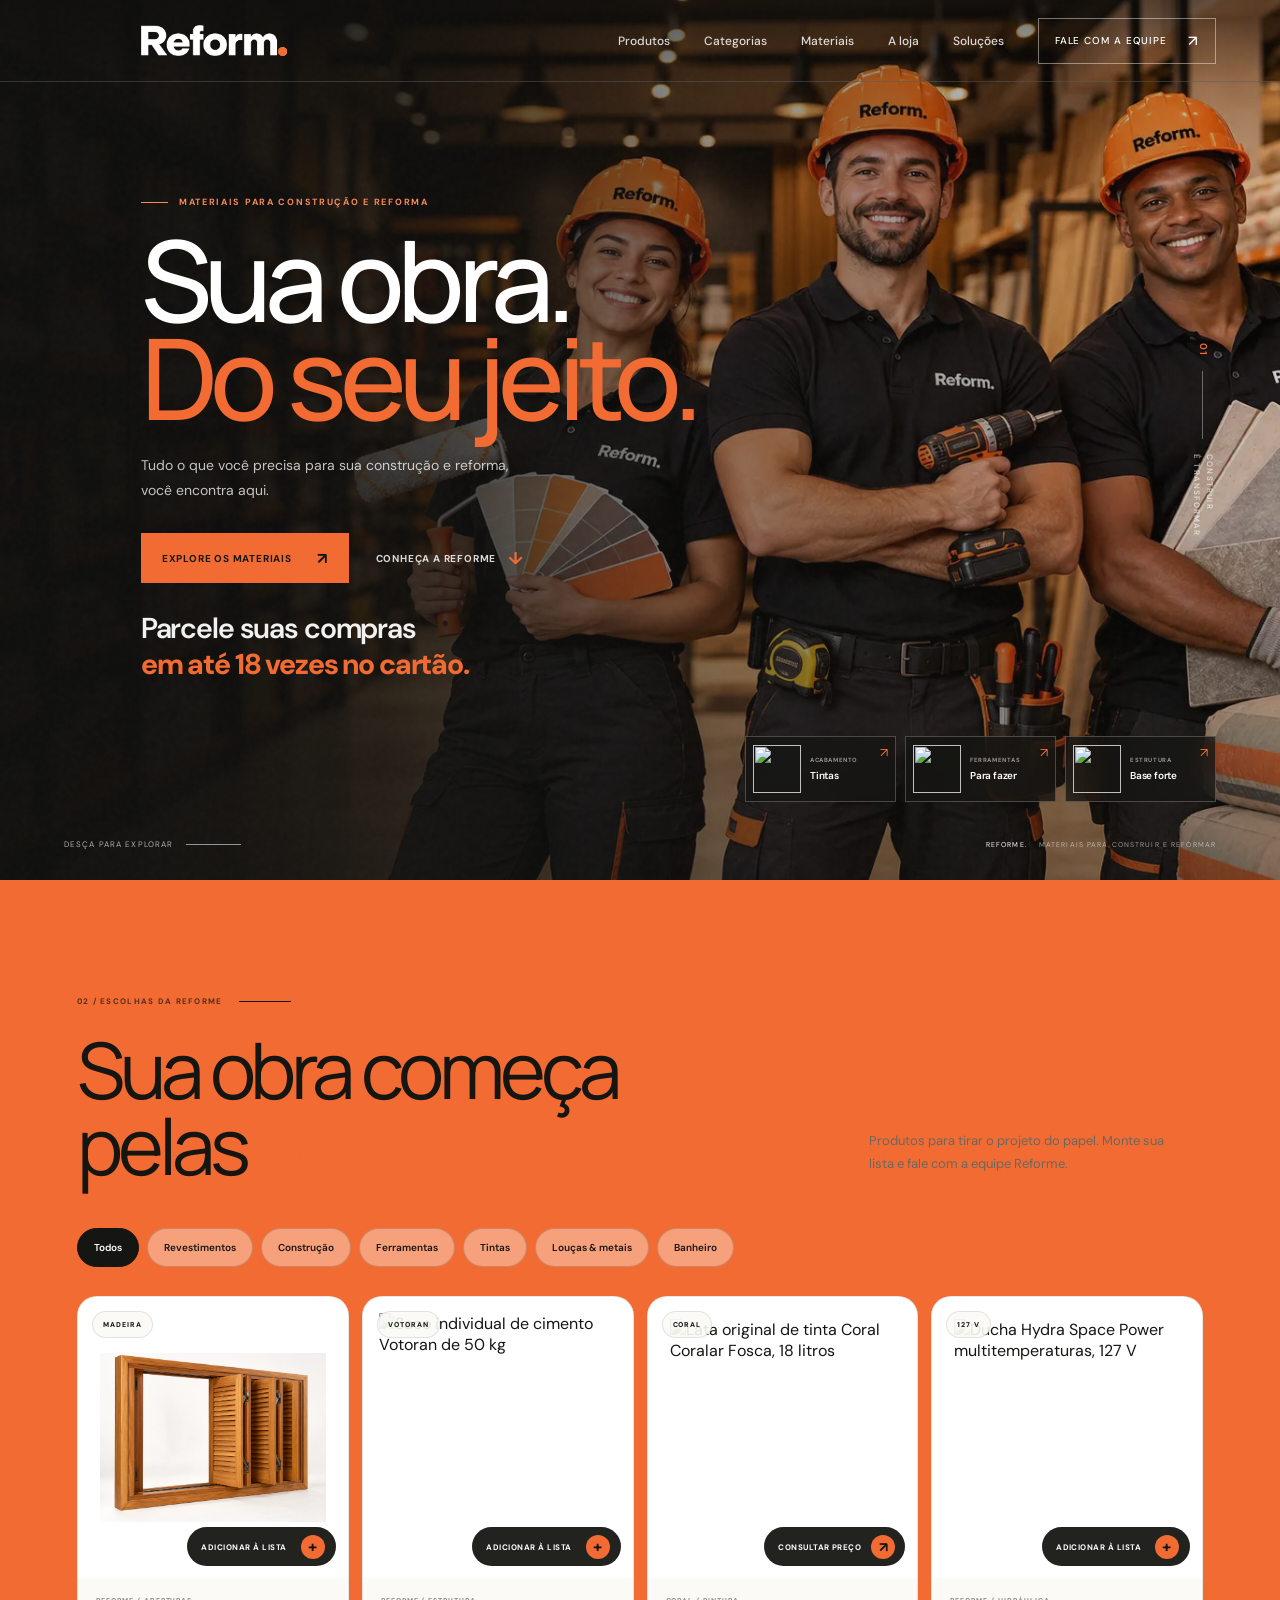
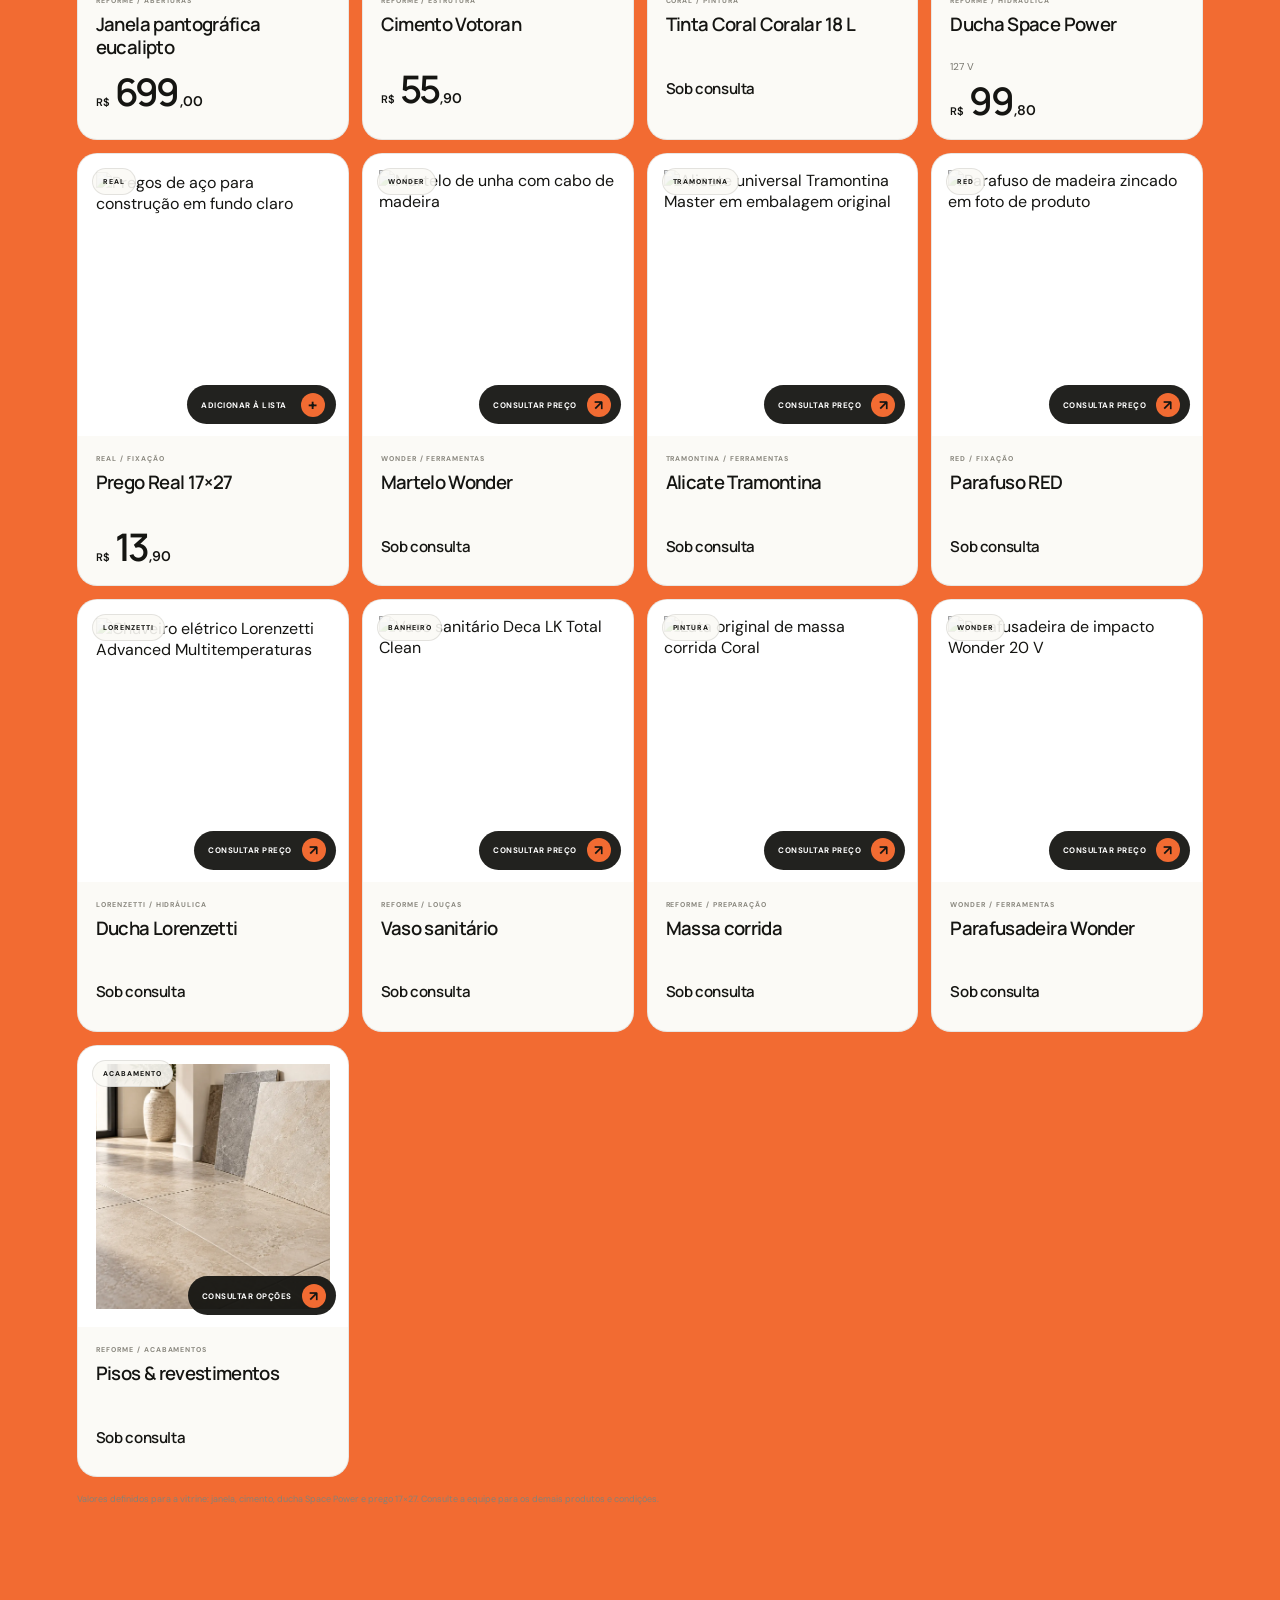
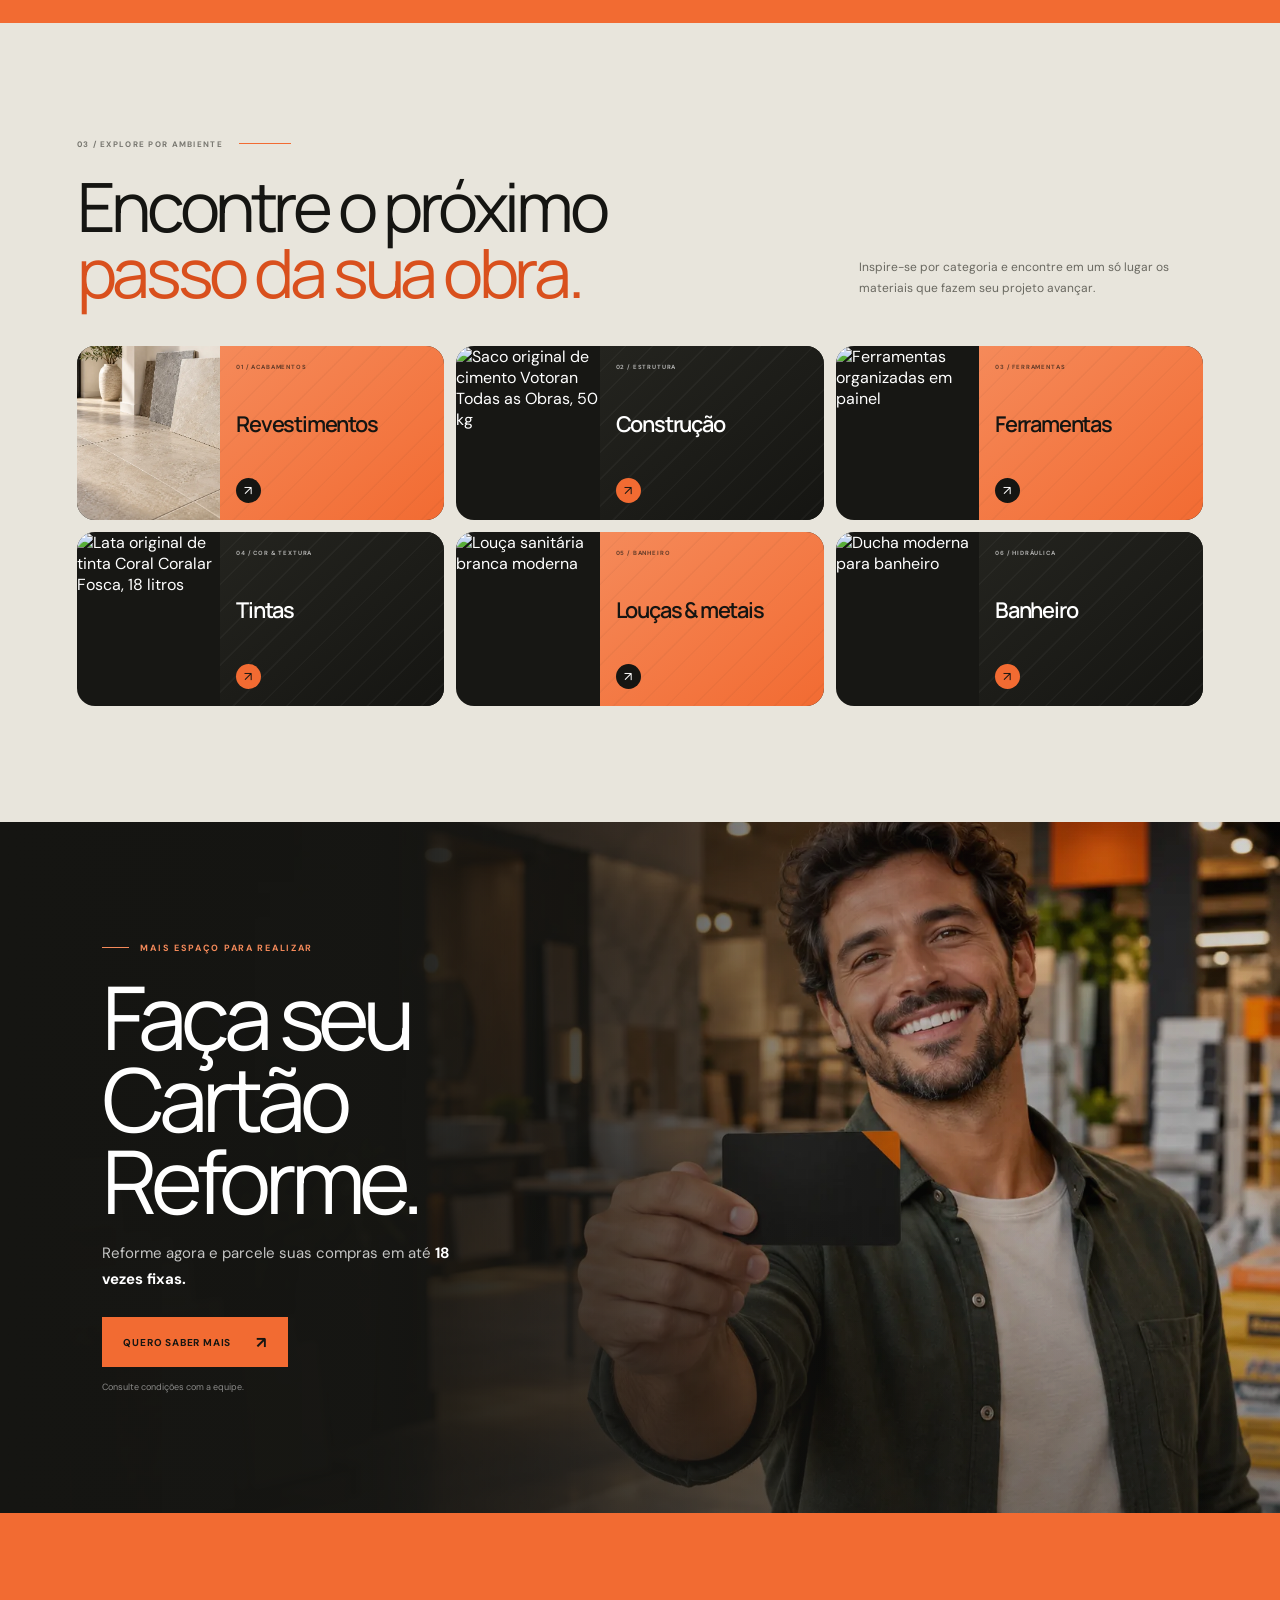
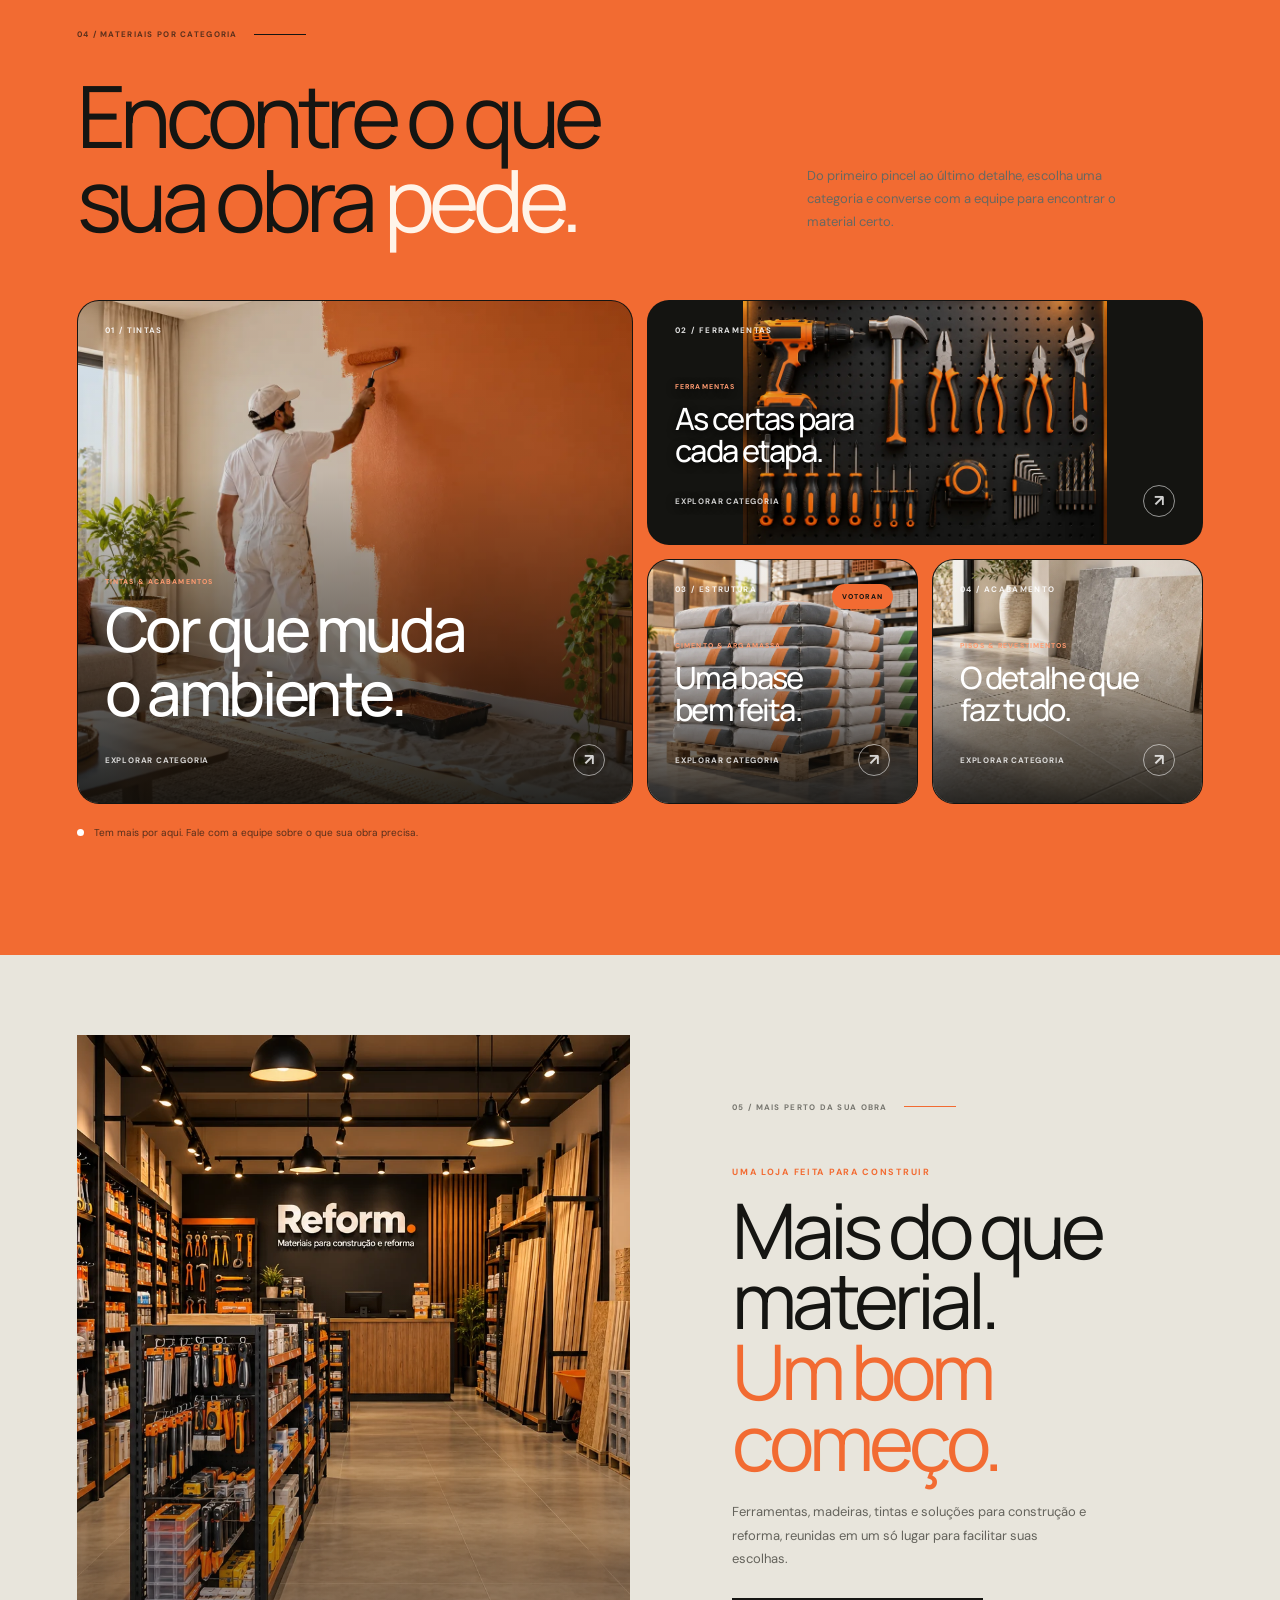
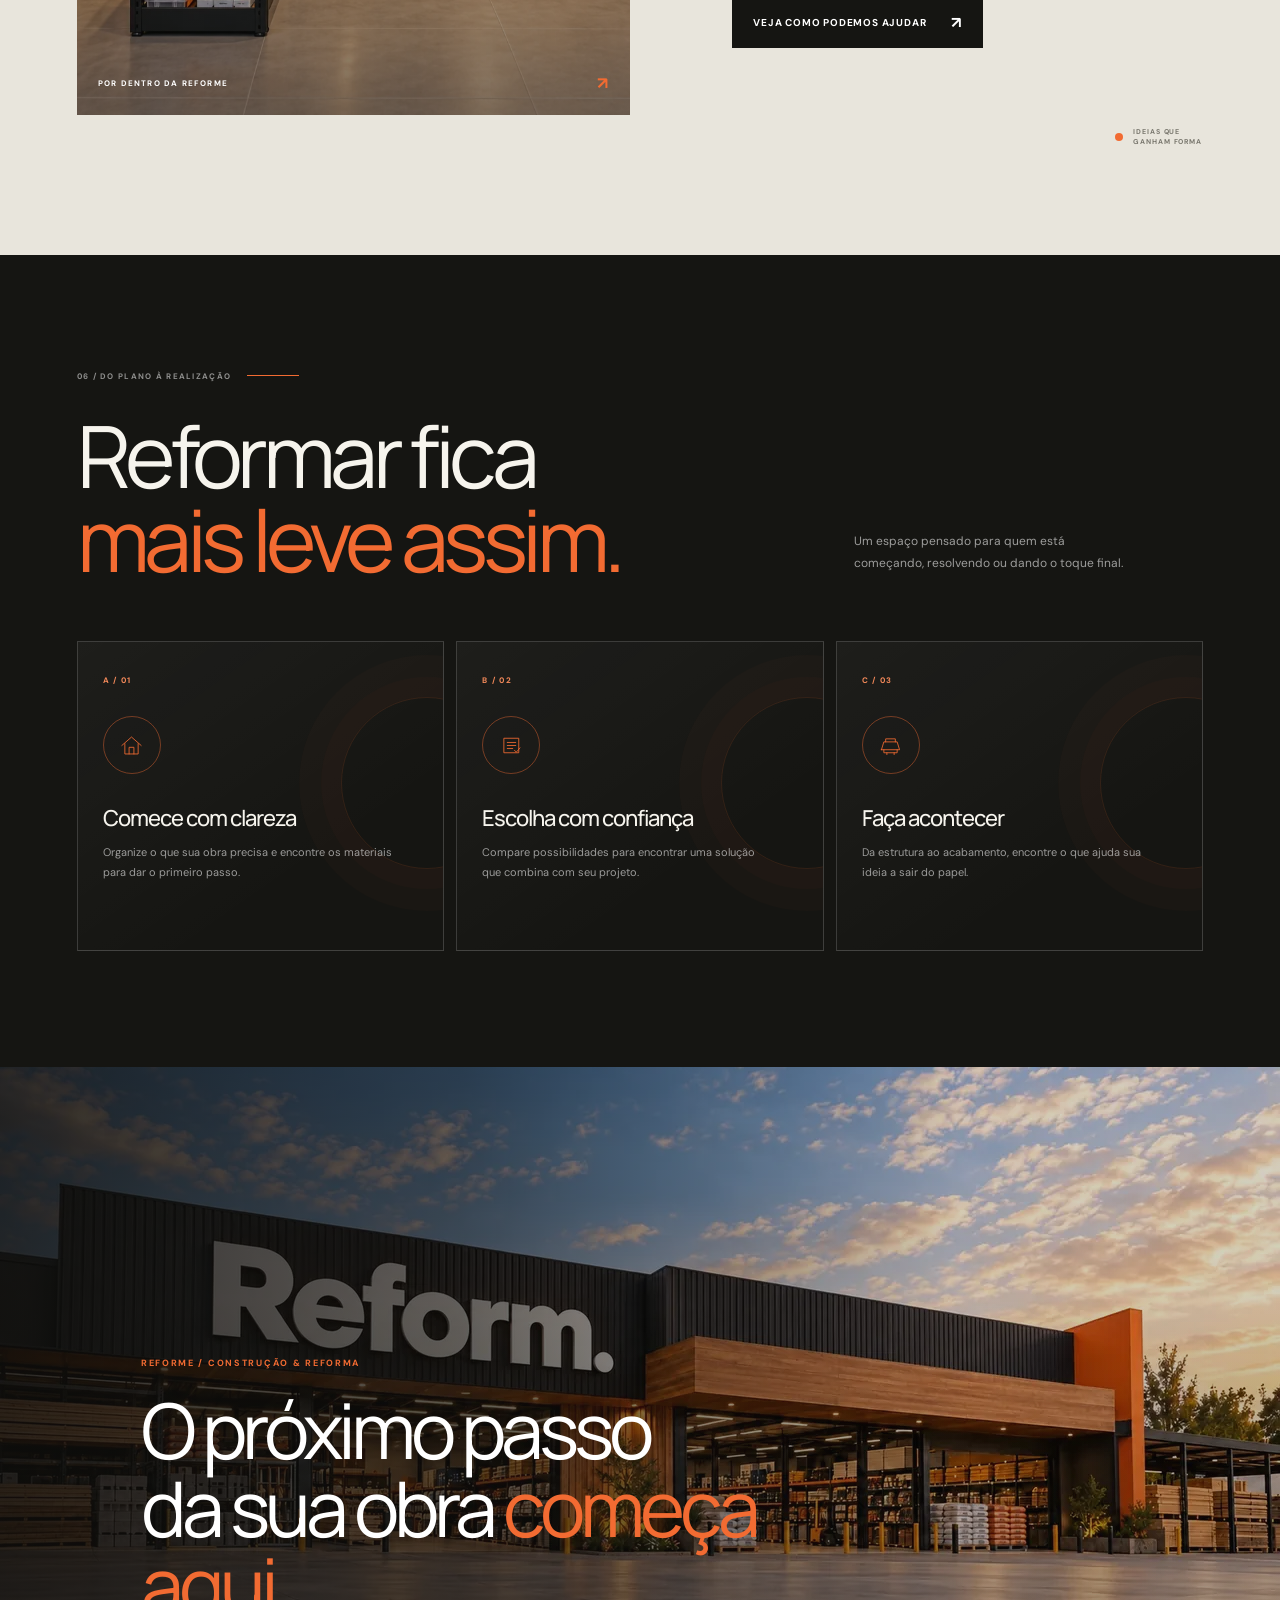
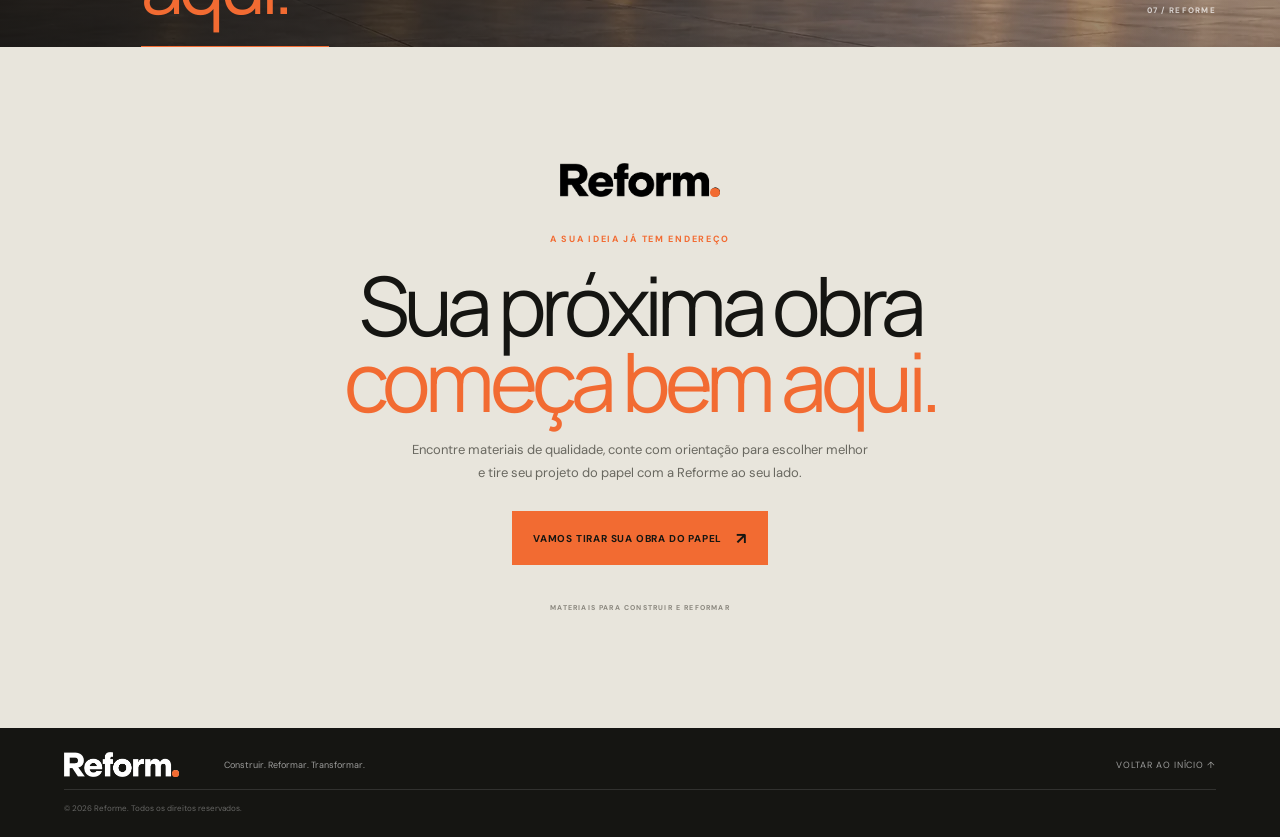
==== index.html @ 4cd5fe55 "Restore section five photos and fix section numbering" ====
<!doctype html>
<html lang="pt-BR">
  <head>
    <meta charset="utf-8" />
    <meta name="viewport" content="width=device-width, initial-scale=1" />
    <meta name="theme-color" content="#11110f" />
    <meta name="description" content="Materiais para construção e reforma, ferramentas, madeiras, tintas e acabamentos. Conheça a Reforme." />
    <title>Reforme. | Materiais para construir e transformar</title>
    <link rel="icon" href="/assets/reforme-favicon.svg" type="image/svg+xml" />
    <link rel="preconnect" href="https://fonts.googleapis.com" />
    <link rel="preconnect" href="https://fonts.gstatic.com" crossorigin />
    <link href="https://fonts.googleapis.com/css2?family=DM+Sans:wght@400;500;600;700&family=Manrope:wght@300;400;500;600;700;800&display=swap" rel="stylesheet" />
    <link rel="stylesheet" href="/styles.css" />
  </head>
  <body>
    <header class="site-header" id="topo">
      <a class="brand" href="#topo" aria-label="Reforme, início"><span class="brand-logo"><img src="/assets/reforme-logo.png" alt="" /><span class="brand-logo-dot" aria-hidden="true"></span></span></a>
      <button class="menu-toggle" type="button" aria-label="Abrir menu" aria-expanded="false" aria-controls="main-nav"><span></span><span></span></button>
      <nav class="main-nav" id="main-nav" aria-label="Navegação principal">
        <a href="#comprar">Produtos</a>
        <a href="#colecoes">Categorias</a>
        <a href="#materiais">Materiais</a>
        <a href="#loja">A loja</a>
        <a href="#solucoes">Soluções</a>
        <a class="nav-cta" href="#contato">Fale com a equipe <span aria-hidden="true">↗</span></a>
      </nav>
    </header>

    <main>
      <section class="hero" aria-labelledby="hero-title">
        <div class="hero-image" aria-hidden="true"></div>
        <div class="hero-store-photo" aria-hidden="true"></div>
        <div class="hero-overlay" aria-hidden="true"></div>
        <div class="hero-grain" aria-hidden="true"></div>
        <div class="hero-content">
          <p class="eyebrow"><span class="eyebrow-line"></span>Materiais para construção e reforma</p>
          <h1 id="hero-title">Sua obra.<br /><em>Do seu jeito.</em></h1>
          <p class="hero-copy">Tudo o que você precisa para sua construção e reforma, você encontra aqui.</p>
          <div class="hero-actions">
            <a class="button button-orange" href="#comprar">Explore os materiais <span aria-hidden="true">↗</span></a>
            <a class="text-link text-link-light" href="#loja">Conheça a Reforme <span aria-hidden="true">↓</span></a>
          </div>
          <p class="hero-installment">Parcele suas compras<br /><strong>em até 18 vezes no cartão.</strong></p>
        </div>
        <div class="hero-side-note"><span>01</span><span class="side-rule"></span><span>CONSTRUIR<br />É TRANSFORMAR</span></div>
        <div class="hero-material-cards" aria-label="Materiais para sua obra">
          <a class="hero-material-card" href="#materiais"><img src="https://images.tcdn.com.br/img/img_prod/1028926/tinta_coralar_fosca_18lt_coral_16865_1_e46f5eb192fb5bf60649a295b2e4ad3b.jpg" alt="" /><span><small>ACABAMENTO</small><strong>Tintas</strong></span><b aria-hidden="true">↗</b></a>
          <a class="hero-material-card" href="#materiais"><img src="https://imgprd.martinsatacado.com.br/catalogoimg/117396/01_117396_01.jpg?v=050920245334%3Bims%3D1000x" alt="" /><span><small>FERRAMENTAS</small><strong>Para fazer</strong></span><b aria-hidden="true">↗</b></a>
          <a class="hero-material-card" href="#materiais"><img src="https://balaroti.fbitsstatic.net/img/p/cimento-votoran-todas-as-obras-50kg-154494/341017.jpg?h=704&v=202509011440&w=704" alt="" /><span><small>ESTRUTURA</small><strong>Base forte</strong></span><b aria-hidden="true">↗</b></a>
        </div>
        <a class="hero-bottom" href="#comprar"><span>Desça para explorar</span><span class="scroll-line"></span></a>
        <div class="hero-photo-caption"><span>REFORME.</span><span>MATERIAIS PARA CONSTRUIR E REFORMAR</span></div>
      </section>

      <section class="shop-section section-pad" id="comprar" aria-labelledby="shop-title">
        <div class="shop-heading reveal">
          <div>
            <div class="section-kicker"><span>02 / ESCOLHAS DA REFORME</span><span class="kicker-rule"></span></div>
            <h2 id="shop-title">Sua obra começa<br />pelas <em>boas escolhas.</em></h2>
          </div>
          <p>Produtos para tirar o projeto do papel. Monte sua lista e fale com a equipe Reforme.</p>
        </div>
        <div class="shop-tabs" role="tablist" aria-label="Categorias de produtos">
          <button class="shop-tab is-active" id="tab-todos" type="button" role="tab" aria-selected="true" aria-controls="product-grid" data-product-filter="todos">Todos</button>
          <button class="shop-tab" id="tab-revestimentos" type="button" role="tab" aria-selected="false" aria-controls="product-grid" data-product-filter="revestimentos">Revestimentos</button>
          <button class="shop-tab" id="tab-construcao" type="button" role="tab" aria-selected="false" aria-controls="product-grid" data-product-filter="construcao">Construção</button>
          <button class="shop-tab" id="tab-ferramentas" type="button" role="tab" aria-selected="false" aria-controls="product-grid" data-product-filter="ferramentas">Ferramentas</button>
          <button class="shop-tab" id="tab-tintas" type="button" role="tab" aria-selected="false" aria-controls="product-grid" data-product-filter="tintas">Tintas</button>
          <button class="shop-tab" id="tab-loucas" type="button" role="tab" aria-selected="false" aria-controls="product-grid" data-product-filter="loucas">Louças & metais</button>
          <button class="shop-tab" id="tab-banheiro" type="button" role="tab" aria-selected="false" aria-controls="product-grid" data-product-filter="banheiro">Banheiro</button>
        </div>
        <div class="product-grid" id="product-grid" role="tabpanel" aria-live="polite">
          <article class="product-card reveal" data-category="construcao">
            <div class="product-image product-window"><img src="/assets/window-eucalyptus.webp" alt="Janela pantográfica de madeira de eucalipto" loading="lazy" /><span class="product-category">MADEIRA</span><button class="product-add" type="button" aria-pressed="false" data-product="Janela pantográfica eucalipto" data-price="699.00">Adicionar à lista <span aria-hidden="true">+</span></button></div>
            <div class="product-info"><p class="product-brand">REFORME / ABERTURAS</p><h3>Janela pantográfica eucalipto</h3><div class="product-price"><span>R$</span><strong>699</strong><small>,00</small></div></div>
          </article>
          <article class="product-card reveal" data-category="construcao">
            <div class="product-image product-cement-bag"><img src="https://balaroti.fbitsstatic.net/img/p/cimento-votoran-todas-as-obras-50kg-154494/341017.jpg?h=704&v=202509011440&w=704" alt="Saco individual de cimento Votoran de 50 kg" loading="lazy" /><span class="product-category">VOTORAN</span><button class="product-add" type="button" aria-pressed="false" data-product="Cimento Votoran" data-price="55.90">Adicionar à lista <span aria-hidden="true">+</span></button></div>
            <div class="product-info"><p class="product-brand">REFORME / ESTRUTURA</p><h3>Cimento Votoran</h3><div class="product-price"><span>R$</span><strong>55</strong><small>,90</small></div></div>
          </article>
          <article class="product-card reveal" data-category="tintas">
            <div class="product-image product-coral"><img src="https://images.tcdn.com.br/img/img_prod/1028926/tinta_coralar_fosca_18lt_coral_16865_1_e46f5eb192fb5bf60649a295b2e4ad3b.jpg" alt="Lata original de tinta Coral Coralar Fosca, 18 litros" loading="lazy" /><span class="product-category">CORAL</span><a class="product-consult" href="https://api.whatsapp.com/send?text=Ol%C3%A1%2C%20Reforme!%20Quero%20consultar%20o%20pre%C3%A7o%20da%20tinta%20Coral%20Coralar%2018%20L." target="_blank" rel="noopener noreferrer">Consultar preço <span aria-hidden="true">↗</span></a></div>
            <div class="product-info"><p class="product-brand">CORAL / PINTURA</p><h3>Tinta Coral Coralar 18 L</h3><div class="product-price product-price-inquiry"><strong>Sob consulta</strong></div></div>
          </article>
          <article class="product-card reveal" data-category="banheiro">
            <div class="product-image"><img src="https://images.tcdn.com.br/img/img_prod/1111274/ducha_space_power_multitemperatura_127v_5500w_hydra_2147_2_a13a9473fed6c07c53230ed212a18405.png" alt="Ducha Hydra Space Power multitemperaturas, 127 V" loading="lazy" /><span class="product-category">127 V</span><button class="product-add" type="button" aria-pressed="false" data-product="Ducha Space Power 127 V" data-price="99.80">Adicionar à lista <span aria-hidden="true">+</span></button></div>
            <div class="product-info"><p class="product-brand">REFORME / HIDRÁULICA</p><h3>Ducha Space Power</h3><div class="product-detail">127 V</div><div class="product-price"><span>R$</span><strong>99</strong><small>,80</small></div></div>
          </article>
          <article class="product-card reveal" data-category="ferramentas">
            <div class="product-image"><img src="https://www.cassol.com.br/media/catalog/product/cache/ae23a9b10c9c149bebc298aa7ed9024c/b/6/b60540d8_1297157_3_1.jpg" alt="Pregos de aço para construção em fundo claro" loading="lazy" /><span class="product-category">REAL</span><button class="product-add" type="button" aria-pressed="false" data-product="Prego 17 por 27 Real" data-price="13.90">Adicionar à lista <span aria-hidden="true">+</span></button></div>
            <div class="product-info"><p class="product-brand">REAL / FIXAÇÃO</p><h3>Prego Real 17×27</h3><div class="product-price"><span>R$</span><strong>13</strong><small>,90</small></div></div>
          </article>
          <article class="product-card reveal" data-category="ferramentas">
            <div class="product-image product-hammer"><img src="https://image.made-in-china.com/202f0j00eilGOQvBrPbd/Hot-Sale-Hand-Tools-American-Type-Claw-Hammer-with-Wood-Handle.webp" alt="Martelo de unha com cabo de madeira" loading="lazy" /><span class="product-category">WONDER</span><a class="product-consult" href="https://api.whatsapp.com/send?text=Ol%C3%A1%2C%20Reforme!%20Quero%20consultar%20o%20pre%C3%A7o%20do%20Martelo%20Wonder." target="_blank" rel="noopener noreferrer">Consultar preço <span aria-hidden="true">↗</span></a></div>
            <div class="product-info"><p class="product-brand">WONDER / FERRAMENTAS</p><h3>Martelo Wonder</h3><div class="product-price product-price-inquiry"><strong>Sob consulta</strong></div></div>
          </article>
          <article class="product-card reveal" data-category="ferramentas">
            <div class="product-image product-pliers"><img src="https://imgprd.martinsatacado.com.br/catalogoimg/117396/01_117396_01.jpg?v=050920245334%3Bims%3D1000x" alt="Alicate universal Tramontina Master em embalagem original" loading="lazy" /><span class="product-category">TRAMONTINA</span><a class="product-consult" href="https://api.whatsapp.com/send?text=Ol%C3%A1%2C%20Reforme!%20Quero%20consultar%20o%20pre%C3%A7o%20do%20Alicate%20Tramontina." target="_blank" rel="noopener noreferrer">Consultar preço <span aria-hidden="true">↗</span></a></div>
            <div class="product-info"><p class="product-brand">TRAMONTINA / FERRAMENTAS</p><h3>Alicate Tramontina</h3><div class="product-price product-price-inquiry"><strong>Sob consulta</strong></div></div>
          </article>
          <article class="product-card reveal" data-category="ferramentas">
            <div class="product-image product-screws"><img src="https://industrialassortments.com/cdn/shop/files/WoodScrew_22cc894f-9360-492f-bf63-4ada5a124a22_1200x1200.jpg?v=1712771595" alt="Parafuso de madeira zincado em foto de produto" loading="lazy" /><span class="product-category">RED</span><a class="product-consult" href="https://api.whatsapp.com/send?text=Ol%C3%A1%2C%20Reforme!%20Quero%20consultar%20o%20pre%C3%A7o%20dos%20parafusos%20RED." target="_blank" rel="noopener noreferrer">Consultar preço <span aria-hidden="true">↗</span></a></div>
            <div class="product-info"><p class="product-brand">RED / FIXAÇÃO</p><h3>Parafuso RED</h3><div class="product-price product-price-inquiry"><strong>Sob consulta</strong></div></div>
          </article>
          <article class="product-card reveal" data-category="banheiro">
            <div class="product-image"><img src="https://lojaacal.vtexassets.com/arquivos/ids/179707-800-auto?aspect=true&height=auto&v=638943394311630000&width=800" alt="Chuveiro elétrico Lorenzetti Advanced Multitemperaturas" loading="lazy" /><span class="product-category">LORENZETTI</span><a class="product-consult" href="https://api.whatsapp.com/send?text=Ol%C3%A1%2C%20Reforme!%20Quero%20consultar%20o%20pre%C3%A7o%20da%20ducha%20Lorenzetti." target="_blank" rel="noopener noreferrer">Consultar preço <span aria-hidden="true">↗</span></a></div>
            <div class="product-info"><p class="product-brand">LORENZETTI / HIDRÁULICA</p><h3>Ducha Lorenzetti</h3><div class="product-price product-price-inquiry"><strong>Sob consulta</strong></div></div>
          </article>
          <article class="product-card reveal" data-category="loucas">
            <div class="product-image product-toilet"><img src="https://casadexco.fbitsstatic.net/img/p/kit-vaso-sanitario-completo-com-caixa-acoplada-branco-lk-total-clean-deca-158147/344668-1.jpg?h=700&v=202604271748&w=700" alt="Vaso sanitário Deca LK Total Clean" loading="lazy" /><span class="product-category">BANHEIRO</span><a class="product-consult" href="https://api.whatsapp.com/send?text=Ol%C3%A1%2C%20Reforme!%20Quero%20consultar%20o%20pre%C3%A7o%20do%20vaso%20sanit%C3%A1rio." target="_blank" rel="noopener noreferrer">Consultar preço <span aria-hidden="true">↗</span></a></div>
            <div class="product-info"><p class="product-brand">REFORME / LOUÇAS</p><h3>Vaso sanitário</h3><div class="product-price product-price-inquiry"><strong>Sob consulta</strong></div></div>
          </article>
          <article class="product-card reveal" data-category="tintas">
            <div class="product-image product-putty"><img src="https://product-hub-prd.madeiramadeira.com.br/163020981/images/aeb6d7a1-0923-42d8-aaee-4cc59ebdbd24fbf76240d110950131200x1200.jpg" alt="Lata original de massa corrida Coral" loading="lazy" /><span class="product-category">PINTURA</span><a class="product-consult" href="https://api.whatsapp.com/send?text=Ol%C3%A1%2C%20Reforme!%20Quero%20consultar%20o%20pre%C3%A7o%20da%20massa%20corrida." target="_blank" rel="noopener noreferrer">Consultar preço <span aria-hidden="true">↗</span></a></div>
            <div class="product-info"><p class="product-brand">REFORME / PREPARAÇÃO</p><h3>Massa corrida</h3><div class="product-price product-price-inquiry"><strong>Sob consulta</strong></div></div>
          </article>
          <article class="product-card reveal" data-category="ferramentas">
            <div class="product-image product-drill"><img src="https://image01.idefix.com/resize/1690/0/product/9647306/wonder-darbeli-li-ion-sarjli-matkap-seti-20v-20ah-50nm-775-m-j0z-wyt02a-18li-6827271046d40.png" alt="Parafusadeira de impacto Wonder 20 V" loading="lazy" /><span class="product-category">WONDER</span><a class="product-consult" href="https://api.whatsapp.com/send?text=Ol%C3%A1%2C%20Reforme!%20Quero%20consultar%20o%20pre%C3%A7o%20da%20parafusadeira%20Wonder." target="_blank" rel="noopener noreferrer">Consultar preço <span aria-hidden="true">↗</span></a></div>
            <div class="product-info"><p class="product-brand">WONDER / FERRAMENTAS</p><h3>Parafusadeira Wonder</h3><div class="product-price product-price-inquiry"><strong>Sob consulta</strong></div></div>
          </article>
          <article class="product-card reveal" data-category="revestimentos">
            <div class="product-image"><img src="/assets/tiles-floor.webp" alt="Piso de porcelanato para ambientes internos" loading="lazy" /><span class="product-category">ACABAMENTO</span><a class="product-consult" href="https://api.whatsapp.com/send?text=Ol%C3%A1%2C%20Reforme!%20Quero%20consultar%20pisos%20e%20revestimentos." target="_blank" rel="noopener noreferrer">Consultar opções <span aria-hidden="true">↗</span></a></div>
            <div class="product-info"><p class="product-brand">REFORME / ACABAMENTOS</p><h3>Pisos & revestimentos</h3><div class="product-price product-price-inquiry"><strong>Sob consulta</strong></div></div>
          </article>
        </div>
        <p class="shop-empty" hidden>Nenhum produto nesta seleção por enquanto. <a href="#contato">Fale com a equipe</a> para consultar opções.</p>
        <div class="shop-cart" id="lista-de-compras" hidden aria-live="polite">
          <div><strong class="cart-count">0 produtos na lista</strong><span class="cart-total">Subtotal estimado: R$ 0,00</span></div>
          <a class="button button-dark cart-whatsapp" href="#contato">Continuar pelo WhatsApp <span aria-hidden="true">↗</span></a>
        </div>
        <p class="shop-footnote">Valores definidos para a vitrine: janela, cimento, ducha Space Power e prego 17×27. Consulte a equipe para os demais produtos e condições.</p>
      </section>

      <section class="collection-feature section-pad" id="colecoes" aria-labelledby="collection-title">
        <div class="collection-heading reveal">
          <div><div class="section-kicker"><span>03 / EXPLORE POR AMBIENTE</span><span class="kicker-rule"></span></div><h2 id="collection-title">Encontre o próximo<br /><em>passo da sua obra.</em></h2></div>
          <p>Inspire-se por categoria e encontre em um só lugar os materiais que fazem seu projeto avançar.</p>
        </div>
        <div class="collection-grid">
          <a class="collection-card reveal" href="/catalogo.html?categoria=revestimentos" target="_blank" rel="noopener noreferrer" data-product-filter="revestimentos"><img class="collection-photo" src="/assets/tiles-floor.webp" alt="Revestimento de porcelanato em ambiente claro" loading="lazy" /><span class="collection-copy"><small>01 / ACABAMENTOS</small><strong>Revestimentos</strong><span class="collection-action"><b aria-hidden="true">↗</b></span></span></a>
          <a class="collection-card reveal" href="/catalogo.html?categoria=construcao" target="_blank" rel="noopener noreferrer" data-product-filter="construcao"><img class="collection-photo" src="https://balaroti.fbitsstatic.net/img/p/cimento-votoran-todas-as-obras-50kg-154494/341017.jpg?h=704&v=202509011440&w=704" alt="Saco original de cimento Votoran Todas as Obras, 50 kg" loading="lazy" /><span class="collection-copy"><small>02 / ESTRUTURA</small><strong>Construção</strong><span class="collection-action"><b aria-hidden="true">↗</b></span></span></a>
          <a class="collection-card reveal" href="/catalogo.html?categoria=ferramentas" target="_blank" rel="noopener noreferrer" data-product-filter="ferramentas"><img class="collection-photo" src="https://imgprd.martinsatacado.com.br/catalogoimg/117396/01_117396_01.jpg?v=050920245334%3Bims%3D1000x" alt="Ferramentas organizadas em painel" loading="lazy" /><span class="collection-copy"><small>03 / FERRAMENTAS</small><strong>Ferramentas</strong><span class="collection-action"><b aria-hidden="true">↗</b></span></span></a>
          <a class="collection-card reveal" href="/catalogo.html?categoria=tintas" target="_blank" rel="noopener noreferrer" data-product-filter="tintas"><img class="collection-photo" src="https://images.tcdn.com.br/img/img_prod/1028926/tinta_coralar_fosca_18lt_coral_16865_1_e46f5eb192fb5bf60649a295b2e4ad3b.jpg" alt="Lata original de tinta Coral Coralar Fosca, 18 litros" loading="lazy" /><span class="collection-copy"><small>04 / COR & TEXTURA</small><strong>Tintas</strong><span class="collection-action"><b aria-hidden="true">↗</b></span></span></a>
          <a class="collection-card reveal" href="/catalogo.html?categoria=loucas" target="_blank" rel="noopener noreferrer" data-product-filter="loucas"><img class="collection-photo" src="https://casadexco.fbitsstatic.net/img/p/kit-vaso-sanitario-completo-com-caixa-acoplada-branco-lk-total-clean-deca-158147/344668-1.jpg?h=700&v=202604271748&w=700" alt="Louça sanitária branca moderna" loading="lazy" /><span class="collection-copy"><small>05 / BANHEIRO</small><strong>Louças & metais</strong><span class="collection-action"><b aria-hidden="true">↗</b></span></span></a>
          <a class="collection-card reveal" href="/catalogo.html?categoria=banheiro" target="_blank" rel="noopener noreferrer" data-product-filter="banheiro"><img class="collection-photo" src="https://lojaacal.vtexassets.com/arquivos/ids/179707-800-auto?aspect=true&height=auto&v=638943394311630000&width=800" alt="Ducha moderna para banheiro" loading="lazy" /><span class="collection-copy"><small>06 / HIDRÁULICA</small><strong>Banheiro</strong><span class="collection-action"><b aria-hidden="true">↗</b></span></span></a>
        </div>
      </section>

      <section class="card-promo" aria-labelledby="card-promo-title">
        <img class="card-promo-photo" src="/assets/card-holder.webp" alt="Cliente segurando um cartão durante uma reforma" loading="lazy" />
        <div class="card-promo-shade"></div>
        <div class="card-promo-copy reveal">
          <p class="eyebrow"><span class="eyebrow-line"></span>Mais espaço para realizar</p>
          <h2 id="card-promo-title">Faça seu<br />Cartão Reforme.</h2>
          <p>Reforme agora e parcele suas compras em até <strong>18 vezes fixas.</strong></p>
          <a class="button button-orange" href="#contato">Quero saber mais <span aria-hidden="true">↗</span></a>
          <small>Consulte condições com a equipe.</small>
        </div>
        <div class="promo-card-mark" aria-hidden="true"><span class="brand-logo"><img src="/assets/reforme-logo.png" alt="" /><span class="brand-logo-dot"></span></span><span>REFORME / CARTÃO</span></div>
      </section>

      <section class="intro section-pad" id="materiais">
        <div class="section-kicker reveal"><span>04 / MATERIAIS POR CATEGORIA</span><span class="kicker-rule"></span></div>
        <div class="intro-heading reveal">
          <h2>Encontre o que<br />sua obra <em>pede.</em></h2>
          <p>Do primeiro pincel ao último detalhe, escolha uma categoria e converse com a equipe para encontrar o material certo.</p>
        </div>
        <div class="category-grid">
          <a class="category-card category-large reveal" href="#contato" aria-label="Consultar tintas e acabamentos">
            <img class="category-photo" src="/assets/paint-terracotta.webp" alt="Lata original de tinta Coral Coralar Fosca, 18 litros" loading="lazy" />
            <span class="category-number">01 / TINTAS</span>
            <span class="category-content"><span class="category-label">TINTAS & ACABAMENTOS</span><strong>Cor que muda<br />o ambiente.</strong><span class="category-action">Explorar categoria <span class="category-arrow" aria-hidden="true">↗</span></span></span>
          </a>
          <a class="category-card category-tools reveal" href="#contato" aria-label="Consultar ferramentas">
            <img class="category-photo" src="/assets/tools-pegboard.webp" alt="Alicate Tramontina Master em embalagem original" loading="lazy" />
            <span class="category-number">02 / FERRAMENTAS</span>
            <span class="category-content"><span class="category-label">FERRAMENTAS</span><strong>As certas para<br />cada etapa.</strong><span class="category-action">Explorar categoria <span class="category-arrow" aria-hidden="true">↗</span></span></span>
          </a>
          <a class="category-card category-cement reveal" href="#contato" aria-label="Consultar cimento e argamassa">
            <img class="category-photo" src="/assets/cement-stack.webp" alt="Saco original de cimento Votoran Todas as Obras, 50 kg" loading="lazy" />
            <span class="category-brand">VOTORAN</span>
            <span class="category-number">03 / ESTRUTURA</span>
            <span class="category-content"><span class="category-label">CIMENTO & ARGAMASSA</span><strong>Uma base<br />bem feita.</strong><span class="category-action">Explorar categoria <span class="category-arrow" aria-hidden="true">↗</span></span></span>
          </a>
          <a class="category-card category-finishes reveal" href="#contato" aria-label="Consultar pisos e revestimentos">
            <img class="category-photo" src="/assets/tiles-floor.webp" alt="Piso de porcelanato em ambiente iluminado" loading="lazy" />
            <span class="category-number">04 / ACABAMENTO</span>
            <span class="category-content"><span class="category-label">PISOS & REVESTIMENTOS</span><strong>O detalhe que<br />faz tudo.</strong><span class="category-action">Explorar categoria <span class="category-arrow" aria-hidden="true">↗</span></span></span>
          </a>
        </div>
        <p class="catalog-note"><span class="catalog-dot"></span>Tem mais por aqui. Fale com a equipe sobre o que sua obra precisa.</p>
      </section>

      <section class="store section-pad" id="loja">
        <div class="store-image reveal"><img src="/assets/loja-interior.webp" alt="Interior da loja Reforme, com ferramentas, materiais e madeiras organizados" loading="lazy" /><span class="image-tag">POR DENTRO DA REFORME <span>↗</span></span></div>
        <div class="store-copy reveal">
          <div class="section-kicker"><span>05 / MAIS PERTO DA SUA OBRA</span><span class="kicker-rule"></span></div>
          <p class="eyebrow">Uma loja feita para construir</p>
          <h2>Mais do que<br />material.<br /><em>Um bom começo.</em></h2>
          <p>Ferramentas, madeiras, tintas e soluções para construção e reforma, reunidas em um só lugar para facilitar suas escolhas.</p>
          <a class="button button-dark" href="#solucoes">Veja como podemos ajudar <span aria-hidden="true">↗</span></a>
          <div class="store-stamp"><span class="stamp-dot"></span><span>IDEIAS QUE<br />GANHAM FORMA</span></div>
        </div>
      </section>

      <section class="solutions section-pad" id="solucoes">
        <div class="solutions-top">
          <div class="section-kicker reveal"><span>06 / DO PLANO À REALIZAÇÃO</span><span class="kicker-rule"></span></div>
          <div class="solutions-title reveal"><h2>Reformar fica<br /><em>mais leve assim.</em></h2><p>Um espaço pensado para quem está começando, resolvendo ou dando o toque final.</p></div>
        </div>
        <div class="solution-grid">
          <article class="solution-card reveal"><span class="solution-index">A / 01</span><div class="solution-icon"><svg viewBox="0 0 48 48" aria-hidden="true"><path d="M8 24 24 10l16 14M13 21v17h22V21M20 38V27h8v11"/></svg></div><h3>Comece com clareza</h3><p>Organize o que sua obra precisa e encontre os materiais para dar o primeiro passo.</p><span class="solution-line"></span></article>
          <article class="solution-card reveal"><span class="solution-index">B / 02</span><div class="solution-icon"><svg viewBox="0 0 48 48" aria-hidden="true"><path d="M12 12h24v24H12zM17 19h14M17 24h14M17 29h9"/><path d="m29 32 3 3 6-7"/></svg></div><h3>Escolha com confiança</h3><p>Compare possibilidades para encontrar uma solução que combina com seu projeto.</p><span class="solution-line"></span></article>
          <article class="solution-card reveal"><span class="solution-index">C / 03</span><div class="solution-icon"><svg viewBox="0 0 48 48" aria-hidden="true"><path d="M9 31h30l-4-13H13L9 31Zm4 0v5h22v-5M16 18v-5h16v5M18 36v3m12-3v3"/></svg></div><h3>Faça acontecer</h3><p>Da estrutura ao acabamento, encontre o que ajuda sua ideia a sair do papel.</p><span class="solution-line"></span></article>
        </div>
      </section>

      <section class="facade" aria-label="Fachada da loja Reforme">
        <img src="/assets/loja-fachada-expandida.webp" alt="Fachada completa da loja Reforme, com céu e área pavimentada ao redor" loading="lazy" />
        <div class="facade-overlay"></div>
        <div class="facade-copy reveal"><p class="eyebrow">REFORME / CONSTRUÇÃO & REFORMA</p><h2>O próximo passo<br />da sua obra <em>começa aqui.</em></h2><a class="button button-orange" href="#contato">Vamos conversar <span aria-hidden="true">↗</span></a></div>
        <span class="facade-index">07 / REFORME</span>
      </section>

      <section class="contact section-pad" id="contato">
        <div class="contact-inner reveal">
          <div class="contact-mark" role="img" aria-label="Reforme"><span class="brand-logo"><img src="/assets/reforme-logo.png" alt="" /><span class="brand-logo-dot" aria-hidden="true"></span></span></div>
          <p class="eyebrow">A sua ideia já tem endereço</p>
          <h2>Sua próxima obra<br /><em>começa bem aqui.</em></h2>
          <p>Encontre materiais de qualidade, conte com orientação para escolher melhor e tire seu projeto do papel com a Reforme ao seu lado.</p>
          <a class="button button-orange" href="https://api.whatsapp.com/send?text=Ol%C3%A1%2C%20Reforme!%20Quero%20conversar%20sobre%20materiais%20para%20minha%20obra." target="_blank" rel="noopener noreferrer">Vamos tirar sua obra do papel <span aria-hidden="true">↗</span></a>
          <span class="contact-note">MATERIAIS PARA CONSTRUIR E REFORMAR</span>
        </div>
      </section>
    </main>

    <footer class="site-footer"><a class="footer-brand" href="#topo" aria-label="Reforme"><span class="brand-logo"><img src="/assets/reforme-logo.png" alt="" /><span class="brand-logo-dot" aria-hidden="true"></span></span></a><span>Construir. Reformar. Transformar.</span><a class="back-top" href="#topo">Voltar ao início ↑</a><small>© <span id="year"></span> Reforme. Todos os direitos reservados.</small></footer>
    <script src="/script.js"></script>
  </body>
</html>
---- styles.css ----
:root{--ink:#151512;--ink-soft:#23231f;--paper:#f2f0e9;--paper-white:#fbfaf6;--muted:#77766e;--line:rgba(21,21,18,.16);--orange:#f26b32;--orange-dark:#d9501d;--wood:#ba8155;--max:1260px}
*{box-sizing:border-box}
html{scroll-behavior:smooth;scroll-padding-top:86px}
body{margin:0;background:var(--paper);color:var(--ink);font-family:'DM Sans',Arial,sans-serif;-webkit-font-smoothing:antialiased}
a{color:inherit;text-decoration:none}
button{font:inherit}
img{display:block;max-width:100%}
.site-header{position:absolute;z-index:10;inset:0 0 auto;height:82px;padding:0 max(5vw,28px);display:flex;align-items:center;justify-content:space-between;border-bottom:1px solid rgba(255,255,255,.16);color:#fff;background:linear-gradient(180deg,rgba(13,13,11,.42),transparent)}
.brand{width:146px;display:flex;align-items:center}
.brand img,.footer-brand img{width:100%;height:auto;object-fit:contain}
.main-nav{display:flex;align-items:center;gap:34px;font-size:12px;font-weight:500}
.main-nav>a:not(.nav-cta){color:rgba(255,255,255,.83);transition:color .2s}
.main-nav>a:not(.nav-cta):hover{color:#fff}
.nav-cta{display:flex;align-items:center;gap:21px;padding:12px 16px;border:1px solid rgba(255,255,255,.43);font-size:10px;text-transform:uppercase;letter-spacing:.09em;transition:background .25s,border-color .25s}
.nav-cta:hover{background:var(--orange);border-color:var(--orange)}
.nav-cta span{font-size:15px}
.menu-toggle{display:none}
.hero{position:relative;min-height:730px;height:min(880px,100svh);max-height:960px;overflow:hidden;display:flex;align-items:center;padding:130px max(11vw,48px) 132px;background:var(--ink);color:#fff}
.hero-image,.hero-overlay,.hero-grain{position:absolute;inset:0}
.hero-image{background:radial-gradient(ellipse at 78% 50%,rgba(242,107,50,.27),transparent 30%),radial-gradient(ellipse at 68% 112%,rgba(186,129,85,.22),transparent 38%),linear-gradient(118deg,#151512 0%,#1e1d19 50%,#30251e 100%);animation:hero-settle 1.6s cubic-bezier(.2,.75,.25,1) both}
.hero-image:before,.hero-image:after{content:"";position:absolute;inset:0;pointer-events:none}
.hero-image:before{inset:12% 6% 9% 54%;border:1px solid rgba(255,255,255,.09);transform:skewY(-12deg);mask-image:linear-gradient(90deg,transparent,#000 35%,#000)}
.hero-image:after{inset:0;background:repeating-linear-gradient(90deg,transparent 0 119px,rgba(255,255,255,.025) 120px),repeating-linear-gradient(0deg,transparent 0 119px,rgba(255,255,255,.025) 120px);mask-image:linear-gradient(90deg,transparent 30%,#000 100%)}
.hero-overlay{background:linear-gradient(90deg,rgba(16,16,14,.35),rgba(16,16,14,.12) 58%,rgba(16,16,14,.26)),linear-gradient(0deg,rgba(16,16,14,.44),transparent 45%)}
.hero-grain{opacity:.16;pointer-events:none;background-image:url("data:image/svg+xml,%3Csvg viewBox='0 0 180 180' xmlns='http://www.w3.org/2000/svg'%3E%3Cfilter id='n'%3E%3CfeTurbulence type='fractalNoise' baseFrequency='.8' numOctaves='3' stitchTiles='stitch'/%3E%3C/filter%3E%3Crect width='100%25' height='100%25' filter='url(%23n)' opacity='.18'/%3E%3C/svg%3E")}
.hero-content{position:relative;z-index:1;max-width:740px}
.eyebrow{display:flex;align-items:center;gap:11px;margin:0 0 22px;color:var(--orange);font-size:9px;font-weight:700;letter-spacing:.19em;text-transform:uppercase}
.hero .eyebrow{color:#f58a5a}
.eyebrow-line{display:block;width:27px;height:1px;background:currentColor}
h1,h2,h3,p{margin-top:0}
.hero h1,.intro h2,.store h2,.solutions h2,.facade h2,.contact h2{font-family:'Manrope','DM Sans',sans-serif;letter-spacing:-.065em}
.hero h1{margin:0;font-size:clamp(72px,10vw,142px);font-weight:500;line-height:.87}
.hero h1 em,.intro h2 em,.store h2 em,.solutions h2 em,.facade h2 em,.contact h2 em{font-style:normal;color:var(--orange)}
.hero-copy{max-width:390px;margin:27px 0 0;color:rgba(255,255,255,.75);font-size:14px;line-height:1.75}
.hero-actions{display:flex;align-items:center;gap:27px;margin-top:31px}
.button{min-height:50px;padding:0 20px;display:inline-flex;align-items:center;justify-content:space-between;gap:25px;border:1px solid transparent;font-size:10px;font-weight:700;letter-spacing:.08em;text-transform:uppercase;transition:transform .25s,background .25s,color .25s,border-color .25s}
.button:hover{transform:translateY(-3px)}
.button span{font-size:16px}
.button-orange{background:var(--orange);color:#171612}
.button-orange:hover{background:#ff8550}
.button-dark{background:var(--ink);color:#fff}
.button-dark:hover{background:var(--orange);color:var(--ink)}
.text-link{display:inline-flex;align-items:center;gap:12px;font-size:10px;font-weight:700;letter-spacing:.08em;text-transform:uppercase}
.text-link span{color:var(--orange);font-size:17px}
.text-link-light{color:rgba(255,255,255,.84)}
.hero-side-note{position:absolute;z-index:1;right:max(5vw,28px);top:50%;transform:translateY(-50%);display:flex;align-items:center;gap:15px;color:rgba(255,255,255,.6);font-size:8px;font-weight:600;letter-spacing:.15em;line-height:1.65;writing-mode:vertical-rl}
.hero-side-note>span:first-child{color:var(--orange);font-size:10px}
.side-rule{height:68px;width:1px;background:rgba(255,255,255,.35)}
.hero-bottom{position:absolute;z-index:1;bottom:31px;left:max(5vw,28px);display:flex;align-items:center;gap:13px;color:rgba(255,255,255,.66);font-size:8px;letter-spacing:.14em;text-transform:uppercase}
.scroll-line{width:55px;height:1px;background:rgba(255,255,255,.55);position:relative;overflow:hidden}
.scroll-line:after{content:"";position:absolute;inset:0;background:var(--orange);transform:translateX(-100%);animation:line-travel 2.4s ease-in-out infinite}
.hero-photo-caption{position:absolute;z-index:1;right:max(5vw,28px);bottom:31px;display:flex;gap:12px;color:rgba(255,255,255,.55);font-size:7px;letter-spacing:.16em}
.hero-photo-caption span:first-child{color:#fff}
.section-pad{padding:116px max(6vw,28px)}
.intro{max-width:none;margin:auto;background:var(--orange);color:var(--ink)}
.intro h2 em{color:#fff4e9}
.intro .section-kicker,.intro-heading>p{color:rgba(21,21,18,.68)}
.intro .kicker-rule{background:var(--ink)}
.section-kicker{display:flex;align-items:center;gap:16px;color:#77766f;font-size:8px;font-weight:700;letter-spacing:.16em}
.kicker-rule{display:block;width:52px;height:1px;background:var(--orange)}
.intro-heading{display:flex;justify-content:space-between;align-items:end;gap:35px;margin:34px 0 58px}
.intro h2,.solutions h2{margin:0;font-size:clamp(50px,7vw,86px);font-weight:400;line-height:.98}
.intro-heading>p{max-width:340px;margin:0 5% 8px 0;color:#696860;font-size:13px;line-height:1.8}
.category-grid{display:grid;grid-template-columns:repeat(12,minmax(0,1fr));grid-auto-rows:minmax(245px,auto);gap:14px}
.category-card{min-height:245px;position:relative;overflow:hidden;display:flex;align-items:end;padding:27px;background:var(--ink);border:1px solid rgba(21,21,18,.08);border-radius:22px;color:#fff;isolation:isolate;transition:transform .4s cubic-bezier(.2,.7,.2,1),box-shadow .4s}
.category-card:hover{transform:translateY(-5px);box-shadow:0 22px 50px rgba(37,32,24,.24)}
.category-large{grid-column:span 6;grid-row:span 2;min-height:504px}
.category-tools{grid-column:span 6}
.category-cement,.category-finishes{grid-column:span 3}
.category-photo{position:absolute;z-index:-2;inset:0;width:100%;height:100%;max-width:none;object-fit:cover;transition:transform .8s cubic-bezier(.2,.7,.2,1),filter .5s}
.category-card:hover .category-photo{transform:scale(1.055);filter:saturate(1.08)}
.category-card:before{content:"";position:absolute;z-index:-1;inset:0;background:linear-gradient(180deg,rgba(13,13,11,.05) 4%,rgba(13,13,11,.08) 35%,rgba(13,13,11,.84) 100%);transition:background .3s}
.category-large:before{background:linear-gradient(180deg,rgba(13,13,11,.08) 5%,rgba(13,13,11,.12) 34%,rgba(13,13,11,.9) 100%)}
.category-number{position:absolute;left:27px;top:24px;color:rgba(255,255,255,.88);font-size:8px;font-weight:700;letter-spacing:.17em}
.category-content{position:relative;z-index:1;width:100%;display:flex;flex-direction:column;align-items:flex-start}
.category-label{margin-bottom:11px;color:#ff9b70;font-size:7px;font-weight:700;letter-spacing:.16em}
.category-content strong{font-family:'Manrope','DM Sans',sans-serif;font-size:clamp(21px,2.4vw,32px);font-weight:500;letter-spacing:-.055em;line-height:1.05}
.category-large .category-content strong{font-size:clamp(34px,4.8vw,66px)}
.category-action{width:100%;display:flex;align-items:center;justify-content:space-between;margin-top:18px;color:rgba(255,255,255,.8);font-size:8px;font-weight:700;letter-spacing:.1em;text-transform:uppercase}
.category-arrow{width:32px;height:32px;display:grid;place-items:center;border:1px solid rgba(255,255,255,.55);border-radius:50%;font-size:16px;transition:background .25s,border-color .25s,color .25s,transform .25s}
.category-card:hover .category-arrow{background:var(--orange);border-color:var(--orange);color:#171612;transform:rotate(45deg)}
.catalog-note{display:flex;align-items:center;gap:10px;margin:22px 0 0;font-size:10px;color:rgba(21,21,18,.7)}
.catalog-dot{width:7px;height:7px;border-radius:50%;background:#fff}
.category-brand{position:absolute;z-index:2;top:24px;right:24px;padding:8px 10px;border-radius:99px;background:var(--orange);color:var(--ink);font-size:7px;font-weight:800;letter-spacing:.14em}
.store{display:grid;grid-template-columns:1.08fr .92fr;align-items:center;gap:clamp(50px,8vw,120px);padding-top:80px;padding-bottom:140px;background:#e8e5dc}
.store-image{position:relative;min-height:500px;height:min(55vw,680px);overflow:hidden;background:#282722}
.store-image:after{content:"";position:absolute;inset:35% 0 0;background:linear-gradient(0deg,rgba(15,15,12,.55),transparent)}
.store-image img{width:100%;height:100%;position:absolute;inset:0;object-fit:cover;transition:transform 1.2s cubic-bezier(.2,.7,.2,1)}
.store-image:hover img{transform:scale(1.04)}
.image-tag{position:absolute;z-index:1;left:21px;right:21px;bottom:21px;display:flex;align-items:center;justify-content:space-between;color:#fff;font-size:8px;font-weight:700;letter-spacing:.15em}
.image-tag span{font-size:17px;color:var(--orange)}
.store-copy{position:relative;max-width:460px}
.store-copy .section-kicker{margin-bottom:54px}
.store-copy .eyebrow{margin-bottom:17px}
.store h2{margin:0 0 23px;font-size:clamp(51px,6vw,78px);font-weight:400;line-height:.92}
.store-copy>p:not(.eyebrow){max-width:360px;margin-bottom:27px;color:#64635c;font-size:13px;line-height:1.8}
.store-stamp{position:absolute;right:-10px;bottom:-100px;display:flex;align-items:center;gap:10px;color:#79776e;font-size:7px;font-weight:700;letter-spacing:.13em;line-height:1.5}
.stamp-dot{width:8px;height:8px;border-radius:50%;background:var(--orange)}
.solutions{background:var(--ink);color:#f6f4ed}
.solutions .section-kicker{color:rgba(255,255,255,.52)}
.solutions-title{display:flex;align-items:end;justify-content:space-between;gap:40px;margin:32px 0 60px}
.solutions-title>p{max-width:270px;margin:0 7% 7px 0;color:rgba(255,255,255,.58);font-size:12px;line-height:1.8}
.solutions h2 em{color:var(--orange)}
.solution-grid{display:grid;grid-template-columns:repeat(3,1fr);gap:12px}
.solution-card{min-height:310px;position:relative;padding:25px 25px 28px;border:1px solid rgba(255,255,255,.17);background:linear-gradient(145deg,rgba(255,255,255,.04),transparent 70%);overflow:hidden;transition:transform .35s,border-color .35s,background .35s}
.solution-card:after{content:"";position:absolute;width:170px;height:170px;right:-70px;top:55px;border:1px solid rgba(242,107,50,.13);border-radius:50%;box-shadow:0 0 0 20px rgba(242,107,50,.025),0 0 0 42px rgba(242,107,50,.02);transition:transform .6s}
.solution-card:hover{transform:translateY(-6px);border-color:rgba(242,107,50,.62);background:linear-gradient(145deg,rgba(242,107,50,.1),transparent 70%)}
.solution-card:hover:after{transform:scale(1.14)}
.solution-index{color:#f58a5a;font-size:8px;font-weight:700;letter-spacing:.16em}
.solution-icon{width:58px;height:58px;margin:28px 0 29px;display:grid;place-items:center;border:1px solid rgba(242,107,50,.42);border-radius:50%;color:var(--orange)}
.solution-icon svg{width:29px;height:29px;fill:none;stroke:currentColor;stroke-width:1.4;stroke-linecap:round;stroke-linejoin:round}
.solution-card h3{position:relative;z-index:1;margin:0 0 10px;font-family:'Manrope','DM Sans',sans-serif;font-size:22px;font-weight:500;letter-spacing:-.045em}
.solution-card p{position:relative;z-index:1;max-width:290px;margin:0;color:rgba(255,255,255,.57);font-size:11px;line-height:1.75}
.solution-line{position:absolute;left:25px;right:25px;bottom:0;height:2px;background:var(--orange);transform:scaleX(0);transform-origin:left;transition:transform .45s}
.solution-card:hover .solution-line{transform:scaleX(1)}
.facade{position:relative;min-height:0;aspect-ratio:3.62/1;overflow:hidden;background:var(--ink);color:#fff}
.facade>img{position:absolute;inset:0;width:100%;height:100%;object-fit:contain;object-position:center;transition:transform 1.2s cubic-bezier(.2,.7,.2,1)}
.facade:hover>img{transform:scale(1.035)}
.facade-overlay{position:absolute;inset:0;background:linear-gradient(90deg,rgba(14,14,12,.88),rgba(14,14,12,.56) 45%,rgba(14,14,12,.07)),linear-gradient(0deg,rgba(14,14,12,.47),transparent 60%)}
.facade-copy{position:absolute;left:max(6vw,45px);top:50%;transform:translateY(-50%);max-width:620px;padding:28px 30px;background:rgba(21,21,18,.8);backdrop-filter:blur(8px)}
.facade h2{margin:0 0 22px;font-size:clamp(42px,5.8vw,76px);font-weight:400;line-height:.98}
.facade-index{position:absolute;right:max(5vw,28px);bottom:32px;color:rgba(255,255,255,.7);font-size:8px;font-weight:700;letter-spacing:.16em}
.contact{background:#e8e5dc;text-align:center}
.contact-inner{max-width:620px;margin:0 auto}
.contact-mark{width:160px;margin:0 auto 42px;padding:18px 20px;background:var(--ink)}
.contact-mark img{width:100%}
.contact .eyebrow{justify-content:center}
.contact h2{margin:0 0 18px;font-size:clamp(54px,7vw,82px);font-weight:400;line-height:.93}
.contact-inner>p:not(.eyebrow){max-width:400px;margin:0 auto 27px;color:#696860;font-size:12px;line-height:1.8}
.contact .button{min-width:220px}
.contact-note{display:block;margin-top:38px;color:#8a877e;font-size:7px;font-weight:700;letter-spacing:.17em}
.site-footer{min-height:105px;padding:24px max(5vw,28px);display:grid;grid-template-columns:130px 1fr auto;align-items:center;gap:12px 30px;background:var(--ink);color:#fff}
.footer-brand{width:115px}
.site-footer>span,.back-top{color:rgba(255,255,255,.58);font-size:9px}
.back-top{justify-self:end;text-transform:uppercase;letter-spacing:.1em}
.site-footer small{grid-column:1/-1;padding-top:13px;border-top:1px solid rgba(255,255,255,.12);color:rgba(255,255,255,.35);font-size:8px}
.reveal{opacity:0;transform:translateY(24px);transition:opacity .75s cubic-bezier(.2,.7,.2,1),transform .75s cubic-bezier(.2,.7,.2,1)}
.reveal.is-visible{opacity:1;transform:translateY(0)}
.category-card.reveal:nth-child(2),.solution-card.reveal:nth-child(2){transition-delay:.08s}
.category-card.reveal:nth-child(3),.solution-card.reveal:nth-child(3){transition-delay:.16s}
.category-card.reveal:nth-child(4){transition-delay:.08s}.category-card.reveal:nth-child(5){transition-delay:.16s}.category-card.reveal:nth-child(6){transition-delay:.24s}
@keyframes hero-settle{from{transform:scale(1.11);filter:brightness(.7)}to{transform:scale(1.04);filter:brightness(1)}}
@keyframes line-travel{0%{transform:translateX(-100%)}55%,100%{transform:translateX(100%)}}
@media(max-width:900px){
 .hero{padding-inline:8vw}.hero-side-note{right:4vw}.section-pad{padding:92px 5vw}.intro-heading{margin-bottom:43px}.category-grid{grid-auto-rows:minmax(220px,auto)}.category-card{padding:20px}.category-large{min-height:452px}.category-content strong{font-size:clamp(20px,3vw,29px)}.category-large .category-content strong{font-size:clamp(30px,5vw,48px)}.store{gap:45px;padding-block:90px}.store-image{min-height:440px}.store-copy .section-kicker{margin-bottom:38px}.solutions-title{margin-bottom:44px}.solution-card{padding:21px;min-height:300px}.facade{min-height:500px}
}
@media(max-width:640px){
 html{scroll-padding-top:70px}.site-header{height:70px;padding-inline:20px}.brand{width:124px}.menu-toggle{width:42px;height:42px;display:flex;flex-direction:column;justify-content:center;gap:6px;align-items:center;border:1px solid rgba(255,255,255,.35);background:rgba(10,10,9,.2);color:#fff}.menu-toggle span{width:18px;height:1px;background:#fff;transition:transform .2s}.menu-toggle[aria-expanded="true"] span:first-child{transform:translateY(3.5px) rotate(45deg)}.menu-toggle[aria-expanded="true"] span:last-child{transform:translateY(-3.5px) rotate(-45deg)}.main-nav{position:absolute;top:70px;left:0;right:0;display:none;flex-direction:column;align-items:stretch;gap:0;padding:12px 21px 22px;background:rgba(18,18,16,.97);backdrop-filter:blur(14px);border-bottom:1px solid rgba(255,255,255,.18)}.main-nav.is-open{display:flex}.main-nav>a:not(.nav-cta){padding:16px 0;border-bottom:1px solid rgba(255,255,255,.12)}.nav-cta{justify-content:space-between;margin-top:15px}.hero{height:840px;min-height:680px;max-height:94svh;padding:105px 25px 128px;align-items:center}.hero-image{background-position:55% center}.hero-overlay{background:linear-gradient(90deg,rgba(13,13,11,.88),rgba(13,13,11,.52) 70%,rgba(13,13,11,.33)),linear-gradient(0deg,rgba(13,13,11,.7),transparent 58%)}.hero h1{font-size:clamp(67px,17vw,104px)}.hero-copy{max-width:310px;font-size:12px}.hero-actions{align-items:flex-start;flex-direction:column;gap:20px;margin-top:25px}.button{min-height:48px}.hero-side-note{top:auto;bottom:95px;right:22px;transform:none;gap:9px;font-size:7px}.side-rule{height:42px}.hero-bottom{left:22px;bottom:26px;font-size:7px}.hero-photo-caption{display:none}.section-pad{padding:74px 22px}.section-kicker{font-size:7px}.intro-heading{display:block;margin:28px 0 32px}.intro h2,.solutions h2{font-size:clamp(48px,13vw,69px)}.intro-heading>p{max-width:330px;margin:18px 0 0;font-size:12px}.category-grid{grid-template-columns:1fr 1fr;grid-auto-rows:205px;gap:9px}.category-card{min-height:205px;padding:15px}.category-large{grid-column:span 2;grid-row:auto;min-height:310px}.category-paint,.category-wood,.category-finishes,.category-hydraulic,.category-more{grid-column:span 1}.category-number{left:15px;top:14px;font-size:8px}.category-art svg{width:72px}.category-large .category-art{inset:8% 0 22%}.category-large .category-art svg{width:132px}.category-content strong{font-size:clamp(18px,5vw,23px)}.category-large .category-content strong{font-size:38px}.category-label{font-size:6px;letter-spacing:.12em;margin-bottom:8px}.category-arrow{width:25px;height:25px;font-size:13px}.store{grid-template-columns:1fr;gap:36px;padding-top:28px;padding-bottom:82px}.store-image{height:390px;min-height:0;margin-inline:-22px}.store-image img{object-position:center}.store-copy{padding:0 1px}.store-copy .section-kicker{margin-bottom:38px}.store h2{font-size:clamp(52px,14vw,73px)}.store-copy>p:not(.eyebrow){font-size:12px}.store-stamp{right:0;bottom:-49px}.solutions-title{display:block;margin:27px 0 34px}.solutions-title>p{max-width:320px;margin:16px 0 0;font-size:11px}.solution-grid{grid-template-columns:1fr;gap:9px}.solution-card{min-height:0;padding:20px 20px 24px}.solution-icon{width:49px;height:49px;margin:20px 0}.solution-icon svg{width:25px}.solution-card h3{font-size:20px}.solution-card p{max-width:330px;font-size:11px}.facade{height:620px;min-height:0}.facade>img{object-position:54% center}.facade-overlay{background:linear-gradient(90deg,rgba(14,14,12,.77),rgba(14,14,12,.35)),linear-gradient(0deg,rgba(14,14,12,.5),transparent 65%)}.facade-copy{left:23px;right:20px;top:46%}.facade h2{font-size:clamp(47px,12vw,65px)}.facade-index{right:22px;bottom:24px;font-size:7px}.contact{padding-block:74px 86px}.contact-mark{width:132px;margin-bottom:34px;padding:15px}.contact h2{font-size:clamp(54px,15vw,72px)}.contact-inner>p:not(.eyebrow){font-size:11px}.site-footer{grid-template-columns:1fr auto;padding:22px 21px;gap:14px}.footer-brand{width:110px}.site-footer>span{grid-column:1/-1;grid-row:2}.back-top{grid-column:2;grid-row:1}.site-footer small{grid-column:1/-1;margin-top:3px}
}
@media(max-width:380px){.category-grid{grid-auto-rows:188px}.category-card{min-height:188px}.category-large{min-height:285px}.category-content strong{font-size:17px}.category-label{font-size:5.5px}.hero h1{font-size:64px}}
@media(min-width:641px) and (max-width:900px){.category-grid{grid-template-columns:repeat(6,minmax(0,1fr));grid-auto-rows:220px}.category-large{grid-column:span 3;grid-row:span 2;min-height:454px}.category-tools{grid-column:span 3}.category-cement,.category-finishes{grid-column:span 3}.facade{aspect-ratio:2.7/1}.facade-copy{left:5vw;max-width:56%;padding:24px}.facade h2{font-size:clamp(40px,6vw,58px)}}
@media(max-width:640px){.hero-image:before{inset:18% 0 20% 28%;transform:skewY(-12deg)}.hero-image:after{background-size:80px 80px;mask-image:linear-gradient(90deg,transparent 12%,#000 100%)}.hero-overlay{background:linear-gradient(90deg,rgba(13,13,11,.38),rgba(13,13,11,.16) 70%,rgba(13,13,11,.29)),linear-gradient(0deg,rgba(13,13,11,.5),transparent 60%)}.category-grid{grid-template-columns:1fr;grid-auto-rows:220px;gap:10px}.category-card{grid-column:1/-1;min-height:220px;padding:20px;border-radius:18px}.category-large{grid-row:auto;min-height:330px}.category-number{left:20px;top:18px}.category-content strong{font-size:clamp(24px,7vw,33px)}.category-large .category-content strong{font-size:clamp(38px,10vw,54px)}.category-action{margin-top:13px}.category-arrow{width:29px;height:29px}.catalog-note{align-items:flex-start;font-size:9px;line-height:1.6}.catalog-dot{flex:none;margin-top:4px}.facade{height:auto;min-height:0;aspect-ratio:auto;display:flex;flex-direction:column}.facade>img{position:relative;inset:auto;width:100%;height:auto;aspect-ratio:3.62/1;object-fit:contain;background:var(--ink);transform:none}.facade-overlay{display:none}.facade-copy{position:relative;left:auto;right:auto;top:auto;transform:none;max-width:none;padding:32px 22px 72px;background:var(--ink)}.facade h2{font-size:clamp(43px,11.5vw,63px);margin-bottom:23px}.facade-copy .button{max-width:100%;min-height:50px}.facade-index{right:22px;bottom:22px}}
@media(prefers-reduced-motion:reduce){html{scroll-behavior:auto}*,*:before,*:after{animation-duration:.01ms!important;animation-iteration-count:1!important;transition-duration:.01ms!important}.reveal{opacity:1;transform:none}}

/* Hero team composition */
.hero-image{z-index:0}
.hero-overlay{z-index:3;background:linear-gradient(90deg,rgba(16,16,14,.97) 0%,rgba(16,16,14,.9) 32%,rgba(16,16,14,.53) 56%,rgba(16,16,14,.28) 100%),linear-gradient(0deg,rgba(16,16,14,.6),transparent 45%)}
.hero-grain{z-index:4}
.hero-content,.hero-side-note,.hero-bottom,.hero-photo-caption{z-index:5}
.hero-content{max-width:min(700px,55vw)}
.hero h1{font-size:clamp(68px,8.8vw,124px)}

/* Product storefront */
.shop-section{background:var(--paper);color:var(--ink)}
.shop-section{background:var(--orange)}
.shop-heading .section-kicker,.shop-heading>p{color:rgba(21,21,18,.7)}
.shop-heading .kicker-rule{background:var(--ink)}
.shop-heading h2 em{color:#fff4e9}
.shop-footnote{color:rgba(21,21,18,.68)}
.shop-heading{display:flex;align-items:end;justify-content:space-between;gap:40px;margin-bottom:42px}
.shop-heading .section-kicker{margin-bottom:25px}
.shop-heading h2{margin:0;font-family:'Manrope','DM Sans',sans-serif;font-size:clamp(48px,6.2vw,78px);font-weight:400;letter-spacing:-.065em;line-height:.98}
.shop-heading h2 em{font-style:normal;color:var(--orange)}
.shop-heading>p{max-width:300px;margin:0 3% 8px 0;color:#696860;font-size:13px;line-height:1.8}
.product-grid{display:grid;grid-template-columns:repeat(4,minmax(0,1fr));gap:13px}
.product-card{overflow:hidden;border:1px solid rgba(21,21,18,.08);border-radius:20px;background:var(--paper-white);transition:transform .35s cubic-bezier(.2,.7,.2,1),box-shadow .35s}
.product-card:hover{transform:translateY(-5px);box-shadow:0 18px 38px rgba(37,32,24,.12)}
.product-image{height:clamp(190px,22vw,285px);position:relative;display:grid;place-items:center;overflow:hidden;background:#fff}
.product-image img{width:100%;height:100%;padding:18px;object-fit:cover;transition:transform .55s cubic-bezier(.2,.7,.2,1)}
.product-card:hover .product-image img{transform:scale(1.035)}
.product-window img,.product-card:nth-child(3) .product-image img,.product-card:nth-child(4) .product-image img{object-fit:contain;padding:22px}
.product-category{position:absolute;top:14px;left:14px;padding:8px 10px;border:1px solid rgba(21,21,18,.1);border-radius:99px;background:rgba(251,250,246,.9);color:var(--ink);font-size:7px;font-weight:800;letter-spacing:.14em}
.product-add{position:absolute;right:12px;bottom:12px;display:flex;align-items:center;gap:14px;min-height:39px;padding:0 11px 0 14px;border:0;border-radius:99px;background:rgba(21,21,18,.94);color:#fff;font-size:8px;font-weight:700;letter-spacing:.06em;text-transform:uppercase;cursor:pointer;transition:background .2s,transform .2s}
.product-add span{width:24px;height:24px;display:grid;place-items:center;border-radius:50%;background:var(--orange);color:var(--ink);font-size:16px;line-height:1}
.product-add:hover{background:#33332d;transform:translateY(-2px)}
.product-add[aria-pressed="true"]{background:var(--orange);color:var(--ink)}
.product-add[aria-pressed="true"] span{background:var(--ink);color:#fff}
.product-info{padding:18px 18px 20px}
.product-brand{margin:0 0 8px;color:#89877e;font-size:7px;font-weight:700;letter-spacing:.14em}
.product-info h3{min-height:42px;margin:0 0 14px;font-family:'Manrope','DM Sans',sans-serif;font-size:clamp(15px,1.45vw,19px);font-weight:600;letter-spacing:-.035em;line-height:1.2}
.product-price{display:flex;align-items:baseline;gap:2px;color:var(--ink)}
.product-price>span{margin-right:3px;font-size:11px;font-weight:600}
.product-price strong{font-family:'Manrope','DM Sans',sans-serif;font-size:clamp(27px,3vw,38px);font-weight:600;letter-spacing:-.07em;line-height:1}
.product-price small{font-size:14px;font-weight:600}
.product-detail{margin:-9px 0 8px;color:#77766e;font-size:10px}
.shop-cart{margin-top:18px;padding:17px 19px;display:flex;align-items:center;justify-content:space-between;gap:20px;border-radius:16px;background:#fff;color:var(--ink)}
.shop-cart[hidden]{display:none}
.shop-cart>div{display:flex;flex-direction:column;gap:5px}
.cart-count{font-size:12px}.cart-total{color:#77766e;font-size:10px}
.cart-whatsapp{flex:none}
.shop-footnote{margin:16px 0 0;color:#858278;font-size:9px;line-height:1.5}

/* Reforme card campaign */
.card-promo{position:relative;height:clamp(510px,54vw,720px);min-height:510px;overflow:hidden;display:flex;align-items:center;padding:0 max(8vw,40px);background:#151512;color:#fff}
.card-promo-photo{position:absolute;inset:0;width:100%;height:100%;max-width:none;object-fit:cover;object-position:center 53%;opacity:.88}
.card-promo-shade{position:absolute;inset:0;background:linear-gradient(90deg,#151512 0%,rgba(21,21,18,.97) 29%,rgba(21,21,18,.72) 47%,rgba(21,21,18,.08) 78%),linear-gradient(0deg,rgba(21,21,18,.38),transparent 45%)}
.card-promo-copy{position:relative;z-index:2;max-width:530px}
.card-promo-copy .eyebrow{color:#f58a5a}
.card-promo-copy h2{margin:0 0 20px;font-family:'Manrope','DM Sans',sans-serif;font-size:clamp(54px,7vw,88px);font-weight:400;letter-spacing:-.07em;line-height:.93}
.card-promo-copy>p:not(.eyebrow){max-width:370px;margin:0 0 25px;color:rgba(255,255,255,.75);font-size:15px;line-height:1.7}
.card-promo-copy>p strong{color:#fff;font-weight:700}
.card-promo-copy small{display:block;margin-top:14px;color:rgba(255,255,255,.5);font-size:9px}
.promo-card-mark{position:absolute;z-index:3;left:57.1%;top:45%;width:10.2%;height:13%;display:grid;place-items:center;pointer-events:none}
.promo-card-mark img{width:94%;height:auto;max-width:none;mix-blend-mode:screen}
.promo-card-mark span{display:none}
@media(max-width:900px){.hero-content{max-width:58vw}.hero h1{font-size:clamp(68px,9vw,110px)}.shop-heading{gap:24px}.product-grid{grid-template-columns:repeat(2,minmax(0,1fr))}.product-image{height:clamp(220px,32vw,300px)}.card-promo{height:590px}.card-promo-copy{max-width:49%}.promo-card-mark{left:57%;top:44%;width:12%}}
@media(max-width:640px){.hero-overlay{background:linear-gradient(90deg,rgba(16,16,14,.87),rgba(16,16,14,.61) 65%,rgba(16,16,14,.44)),linear-gradient(0deg,rgba(16,16,14,.38),transparent 62%)}.hero-content{max-width:100%;align-self:flex-start;margin-top:16px}.hero h1{font-size:clamp(65px,16vw,92px)}.hero-copy{max-width:300px}.hero-side-note{display:none}.hero-photo-caption{display:none}.shop-heading{display:block;margin-bottom:28px}.shop-heading .section-kicker{margin-bottom:18px}.shop-heading h2{font-size:clamp(44px,12vw,62px)}.shop-heading>p{max-width:320px;margin:17px 0 0;font-size:12px}.product-grid{grid-template-columns:repeat(2,minmax(0,1fr));gap:9px}.product-card{border-radius:15px}.product-image{height:clamp(155px,49vw,220px)}.product-image img{padding:10px}.product-window img,.product-card:nth-child(3) .product-image img,.product-card:nth-child(4) .product-image img{padding:14px}.product-category{top:9px;left:9px;padding:6px 8px;font-size:6px}.product-add{right:8px;bottom:8px;gap:8px;min-height:34px;padding:0 8px 0 10px;font-size:6px;letter-spacing:.04em}.product-add span{width:21px;height:21px;font-size:14px}.product-info{padding:13px 12px 15px}.product-brand{font-size:6px;letter-spacing:.11em}.product-info h3{min-height:37px;margin-bottom:10px;font-size:14px}.product-price>span{font-size:9px}.product-price strong{font-size:29px}.product-price small{font-size:12px}.product-detail{margin:-5px 0 7px;font-size:9px}.shop-cart{align-items:flex-start;flex-direction:column;padding:15px}.shop-cart .button{width:100%}.shop-footnote{font-size:8px}.card-promo{height:auto;min-height:0;display:flex;flex-direction:column;align-items:stretch;padding:0}.card-promo-photo{position:relative;inset:auto;width:100%;height:auto;aspect-ratio:16/9;object-fit:cover;object-position:62% center;opacity:1}.card-promo-shade{display:none}.card-promo-copy{max-width:none;padding:35px 22px 40px;background:#151512}.card-promo-copy .eyebrow{font-size:8px}.card-promo-copy h2{font-size:clamp(49px,13vw,68px)}.card-promo-copy>p:not(.eyebrow){font-size:13px}.card-promo-copy small{font-size:8px}.promo-card-mark{display:none}.category-brand{top:18px;right:18px}.category-number{right:auto}}
.hero-store-photo{position:absolute;z-index:1;inset:0;width:100%;height:100%;background:url('/assets/hero-company-team.webp') center/cover no-repeat;opacity:.96;-webkit-mask-image:linear-gradient(90deg,rgba(0,0,0,.72) 0%,#000 45%);mask-image:linear-gradient(90deg,rgba(0,0,0,.72) 0%,#000 45%)}
.hero-overlay{background:linear-gradient(90deg,rgba(16,16,14,.88) 0%,rgba(16,16,14,.78) 34%,rgba(16,16,14,.43) 56%,rgba(16,16,14,.16) 100%),linear-gradient(0deg,rgba(16,16,14,.36),transparent 42%)}
@media(max-width:640px){.hero-store-photo{background-size:100% auto;background-position:center bottom;background-color:var(--ink);opacity:.92;-webkit-mask-image:linear-gradient(180deg,transparent 0%,#000 24%);mask-image:linear-gradient(180deg,transparent 0%,#000 24%)}.hero-overlay{background:linear-gradient(90deg,rgba(16,16,14,.88),rgba(16,16,14,.7) 65%,rgba(16,16,14,.45)),linear-gradient(0deg,rgba(16,16,14,.25),transparent 55%)}}

/* Brand, hero materials and mobile refinements */
.brand-logo{position:relative;display:block;width:100%;line-height:0}
.brand-logo img{display:block;width:100%;height:auto;max-width:none}
.brand-logo-dot{position:absolute;right:0;bottom:0;width:6.1%;height:27.5%;border-radius:50%;background:var(--orange)}
.contact-mark .brand-logo img{filter:brightness(0)}
.site-header{padding-left:max(11vw,48px)}
.hero-material-cards{position:absolute;z-index:5;right:max(5vw,28px);bottom:78px;display:flex;gap:9px}
.hero-material-card{width:151px;min-height:66px;padding:7px;display:flex;align-items:center;gap:9px;border:1px solid rgba(255,255,255,.22);background:rgba(22,22,19,.76);color:#fff;backdrop-filter:blur(14px);transition:transform .25s,border-color .25s,background .25s}
.hero-material-card:hover{transform:translateY(-4px);border-color:var(--orange);background:rgba(22,22,19,.94)}
.hero-material-card img{width:48px;height:48px;flex:none;object-fit:cover}
.hero-material-card>span{display:flex;min-width:0;flex:1;flex-direction:column;gap:5px}
.hero-material-card small{overflow:hidden;color:rgba(255,255,255,.54);font-size:6px;font-weight:700;letter-spacing:.1em;text-overflow:ellipsis;white-space:nowrap}
.hero-material-card strong{font-size:10px;font-weight:600;letter-spacing:-.02em;white-space:nowrap}
.hero-material-card>b{align-self:flex-start;color:var(--orange);font-size:13px;font-weight:400}
.category-tools .category-photo{object-fit:contain;object-position:center;transform:none}
.category-tools:hover .category-photo{transform:none;filter:none}
.category-tools:before{background:rgba(13,13,11,.08)}
.category-tools .category-content strong,.category-tools .category-label,.category-tools .category-action{text-shadow:0 2px 9px rgba(0,0,0,.9)}
.facade{height:clamp(580px,45vw,760px);min-height:0;aspect-ratio:auto}
.facade>img{object-fit:cover;object-position:center 52%}
.facade:hover>img{transform:none}
.facade-overlay{background:linear-gradient(90deg,rgba(14,14,12,.86),rgba(14,14,12,.65) 36%,rgba(14,14,12,.18) 75%),linear-gradient(0deg,rgba(14,14,12,.3),transparent 60%)}
.facade-copy{left:max(11vw,48px);max-width:680px;padding:0;background:none;backdrop-filter:none}
.facade h2{max-width:650px;font-size:clamp(46px,6vw,78px);line-height:1.01}
.contact-mark{width:160px;margin:0 auto 36px;padding:0;background:none;line-height:0}
.contact h2{font-weight:400;letter-spacing:-.07em}
.contact-inner>p:not(.eyebrow){max-width:460px;font-size:13px}
.contact .button{max-width:100%;gap:14px;min-height:54px}
.card-promo-photo{object-position:center 47%}
@media(max-width:900px){.hero-material-cards{right:4vw;gap:7px}.hero-material-card{width:137px}.facade{min-height:520px}}
@media(max-width:640px){
 .site-header{padding-inline:20px}
 .hero{height:880px;min-height:760px;max-height:none;padding:96px 22px 128px;align-items:flex-start}
 .hero-content{margin-top:20px;max-width:100%;z-index:6}
 .hero-store-photo{background-size:auto 48%;background-position:66% bottom 44px;opacity:.98;-webkit-mask-image:linear-gradient(180deg,transparent 0%,#000 17%);mask-image:linear-gradient(180deg,transparent 0%,#000 17%)}
 .hero-overlay{background:linear-gradient(180deg,rgba(16,16,14,.58) 0%,rgba(16,16,14,.25) 39%,rgba(16,16,14,.12) 66%,rgba(16,16,14,.62) 100%)}
 .hero-material-cards{right:15px;bottom:66px;left:15px;justify-content:flex-end;gap:6px}
 .hero-material-card{width:calc((100vw - 42px)/3);min-height:53px;padding:5px;gap:5px;background:rgba(20,20,18,.8)}
 .hero-material-card img{width:34px;height:40px}
 .hero-material-card small{font-size:5px;letter-spacing:.05em}
 .hero-material-card strong{font-size:8px}
 .hero-material-card>b{font-size:11px}
 .hero-bottom{left:16px;bottom:25px;font-size:6px;gap:8px}
 .scroll-line{width:35px}
 .hero h1{font-size:clamp(59px,15vw,82px)}
 .hero-copy{max-width:255px;font-size:11px;line-height:1.65;margin-top:18px}
 .hero-actions{gap:16px;margin-top:20px}
 .hero-actions .button{min-height:45px;padding-inline:14px;gap:14px;font-size:8px}
 .hero-actions .text-link{font-size:8px}
 .category-tools .category-photo{object-fit:contain;object-position:center;transform:none}
 .category-tools:hover .category-photo{transform:none;filter:none}
 .facade{min-height:0;height:auto;aspect-ratio:auto}
 .facade>img{aspect-ratio:16/9;object-fit:cover;object-position:center}
 .facade-copy{left:auto;right:auto;top:auto;transform:none;max-width:none;padding:32px 22px 78px;background:var(--ink)}
 .facade h2{font-size:clamp(40px,10.8vw,58px);line-height:1.03;overflow-wrap:anywhere}
 .facade-copy .button{width:auto;max-width:100%;white-space:normal}
 .card-promo-photo{width:100%;height:300px;aspect-ratio:auto;object-fit:cover;object-position:67% 46%}
 .promo-card-mark{display:grid;left:52%;top:21%;width:18%;height:12%}
 .card-promo-copy{padding:31px 22px 35px}
 .card-promo-copy .button{width:max-content;max-width:100%;gap:12px}
 .contact-mark{width:132px;margin-bottom:28px}
 .contact-inner>p:not(.eyebrow){max-width:340px;font-size:12px;line-height:1.75}
 .contact .button{width:100%;justify-content:space-between;min-height:55px;padding-inline:15px;gap:8px;font-size:8px}
 .contact-note{margin-top:30px;font-size:6px}
}
@media(max-width:380px){.hero{height:850px;min-height:740px}.hero-material-card{gap:4px}.hero-material-card img{width:29px;height:36px}.hero-material-card strong{font-size:7px}.facade h2{font-size:39px}}

/* Expanded product range and reference-inspired category cards */
.product-consult{position:absolute;right:12px;bottom:12px;display:flex;align-items:center;gap:10px;min-height:39px;padding:0 10px 0 14px;border-radius:99px;background:rgba(21,21,18,.94);color:#fff;font-size:8px;font-weight:700;letter-spacing:.06em;text-transform:uppercase;transition:background .2s,transform .2s}
.product-consult span{width:24px;height:24px;display:grid;place-items:center;border-radius:50%;background:var(--orange);color:var(--ink);font-size:14px}
.product-consult:hover{background:#33332d;transform:translateY(-2px)}
.product-price-inquiry{min-height:38px;align-items:center}
.product-price-inquiry strong{font-size:15px;letter-spacing:-.025em;font-weight:600}
.product-screws img,.product-cement-bag img,.product-coral img,.product-toilet img,.product-putty img{object-fit:contain;padding:16px}
.product-hammer img,.product-pliers img,.product-drill img{object-fit:contain;padding:16px}
.product-hammer img{object-position:center}
.product-pliers img{object-position:center}
.product-drill img{object-position:center}
.collection-feature{background:#e8e5dc;color:var(--ink)}
.collection-heading{display:flex;align-items:end;justify-content:space-between;gap:34px;margin-bottom:40px}
.collection-heading .section-kicker{margin-bottom:24px}
.collection-heading h2{margin:0;font-family:'Manrope','DM Sans',sans-serif;font-size:clamp(42px,5.4vw,68px);font-weight:400;letter-spacing:-.065em;line-height:.98}
.collection-heading h2 em{font-style:normal;color:var(--orange-dark)}
.collection-heading>p{max-width:310px;margin:0 3% 6px 0;color:#696860;font-size:12px;line-height:1.8}
.collection-grid{display:grid;grid-template-columns:repeat(3,minmax(0,1fr));gap:12px}
.collection-card{min-height:174px;display:grid;grid-template-columns:39% 61%;overflow:hidden;border-radius:18px;background:#171714;color:#fff;transition:transform .35s,box-shadow .35s}
.collection-card:hover{transform:translateY(-4px);box-shadow:0 18px 36px rgba(37,32,24,.16)}
.collection-photo{width:100%;height:100%;min-height:174px;object-fit:cover}
.collection-copy{display:flex;flex-direction:column;align-items:flex-start;justify-content:space-between;padding:17px 16px;background-image:repeating-linear-gradient(135deg,transparent 0 17px,rgba(255,255,255,.035) 18px 19px),linear-gradient(145deg,#24241f,#151512)}
.collection-card:nth-child(odd) .collection-copy{background-image:repeating-linear-gradient(135deg,transparent 0 17px,rgba(21,21,18,.035) 18px 19px),linear-gradient(145deg,#f58a5a,#f26b32);color:var(--ink)}
.collection-copy small{font-size:6px;font-weight:700;letter-spacing:.14em;opacity:.64}
.collection-copy strong{font-family:'Manrope','DM Sans',sans-serif;font-size:clamp(17px,1.7vw,23px);font-weight:600;letter-spacing:-.055em;line-height:1.05}
.collection-action{display:flex;align-items:center;gap:9px;font-size:7px;font-weight:700;letter-spacing:.11em;text-transform:uppercase}
.collection-action b{width:25px;height:25px;display:grid;place-items:center;border-radius:50%;background:var(--orange);color:var(--ink);font-size:13px;font-weight:400;transition:transform .25s}
.collection-card:nth-child(odd) .collection-action b{background:var(--ink);color:#fff}
.collection-card:hover .collection-action b{transform:rotate(45deg)}
@media(max-width:900px){.collection-grid{grid-template-columns:repeat(2,minmax(0,1fr))}.collection-heading{gap:24px}}
@media(max-width:640px){
 .collection-feature{padding-block:74px}
 .collection-heading{display:block;margin-bottom:28px}
 .collection-heading .section-kicker{margin-bottom:18px}
 .collection-heading h2{font-size:clamp(43px,11vw,59px)}
 .collection-heading>p{max-width:330px;margin:16px 0 0;font-size:11px}
 .collection-grid{grid-template-columns:1fr;gap:9px}
 .collection-card{min-height:148px;grid-template-columns:37% 63%;border-radius:15px}
 .collection-photo{min-height:148px}
 .collection-copy{padding:14px 15px}
 .collection-copy strong{font-size:20px}
 .product-consult{right:8px;bottom:8px;gap:6px;min-height:34px;padding:0 8px 0 10px;font-size:6px;letter-spacing:.04em}
 .product-consult span{width:21px;height:21px;font-size:12px}
 .product-price-inquiry{min-height:31px}
 .product-price-inquiry strong{font-size:13px}
}

/* Ecommerce category tabs and hero card-payment message */
.hero-installment{position:absolute;z-index:5;right:max(5vw,28px);bottom:157px;margin:0;color:rgba(255,255,255,.9);font-size:clamp(13px,1.15vw,16px);font-weight:500;letter-spacing:-.025em;text-align:right}
.hero-installment strong{color:var(--orange);font-weight:700}
.shop-tabs{display:flex;gap:8px;overflow-x:auto;margin:0 0 22px;padding:2px 0 7px;scrollbar-width:thin;scrollbar-color:rgba(21,21,18,.4) transparent}
.shop-tab{flex:none;min-height:39px;padding:0 16px;border:1px solid rgba(21,21,18,.19);border-radius:99px;background:rgba(255,255,255,.36);color:var(--ink);font:600 10px 'DM Sans',sans-serif;cursor:pointer;transition:background .2s,color .2s,border-color .2s,transform .2s}
.shop-tab:hover{transform:translateY(-2px);border-color:var(--ink)}
.shop-tab.is-active{border-color:var(--ink);background:var(--ink);color:#fff}
.product-card[hidden],.shop-empty[hidden]{display:none!important}
.shop-empty{margin:8px 0 0;padding:24px;border:1px solid rgba(21,21,18,.13);border-radius:16px;background:rgba(255,255,255,.55);font-size:13px;line-height:1.7}
.shop-empty a{color:var(--ink);font-weight:700;text-decoration-color:var(--orange);text-decoration-thickness:2px;text-underline-offset:3px}
@media(max-width:640px){
 .hero-installment{right:15px;bottom:128px;max-width:calc(100vw - 30px);font-size:11px;line-height:1.4}
 .shop-tabs{gap:6px;margin-bottom:15px;padding-bottom:8px}
 .shop-tab{min-height:35px;padding:0 13px;font-size:9px}
 .shop-empty{padding:17px;font-size:11px}
}


/* Hero installment message: larger plain copy, aligned with the hero text */
.hero-installment{position:static;display:block;width:fit-content;max-width:min(540px,100%);margin:27px 0 0;padding:0;border:0;border-radius:0;background:none;box-shadow:none;backdrop-filter:none;color:rgba(255,255,255,.94);font-size:clamp(21px,2.25vw,29px);font-weight:600;line-height:1.25;letter-spacing:-.04em;text-align:left}
.hero-installment strong{color:var(--orange);font-weight:800}
@media(max-width:640px){.hero-installment{right:auto;bottom:auto;left:auto;width:auto;max-width:310px;margin-top:23px;font-size:clamp(18px,4.8vw,21px);line-height:1.28;text-align:left}}
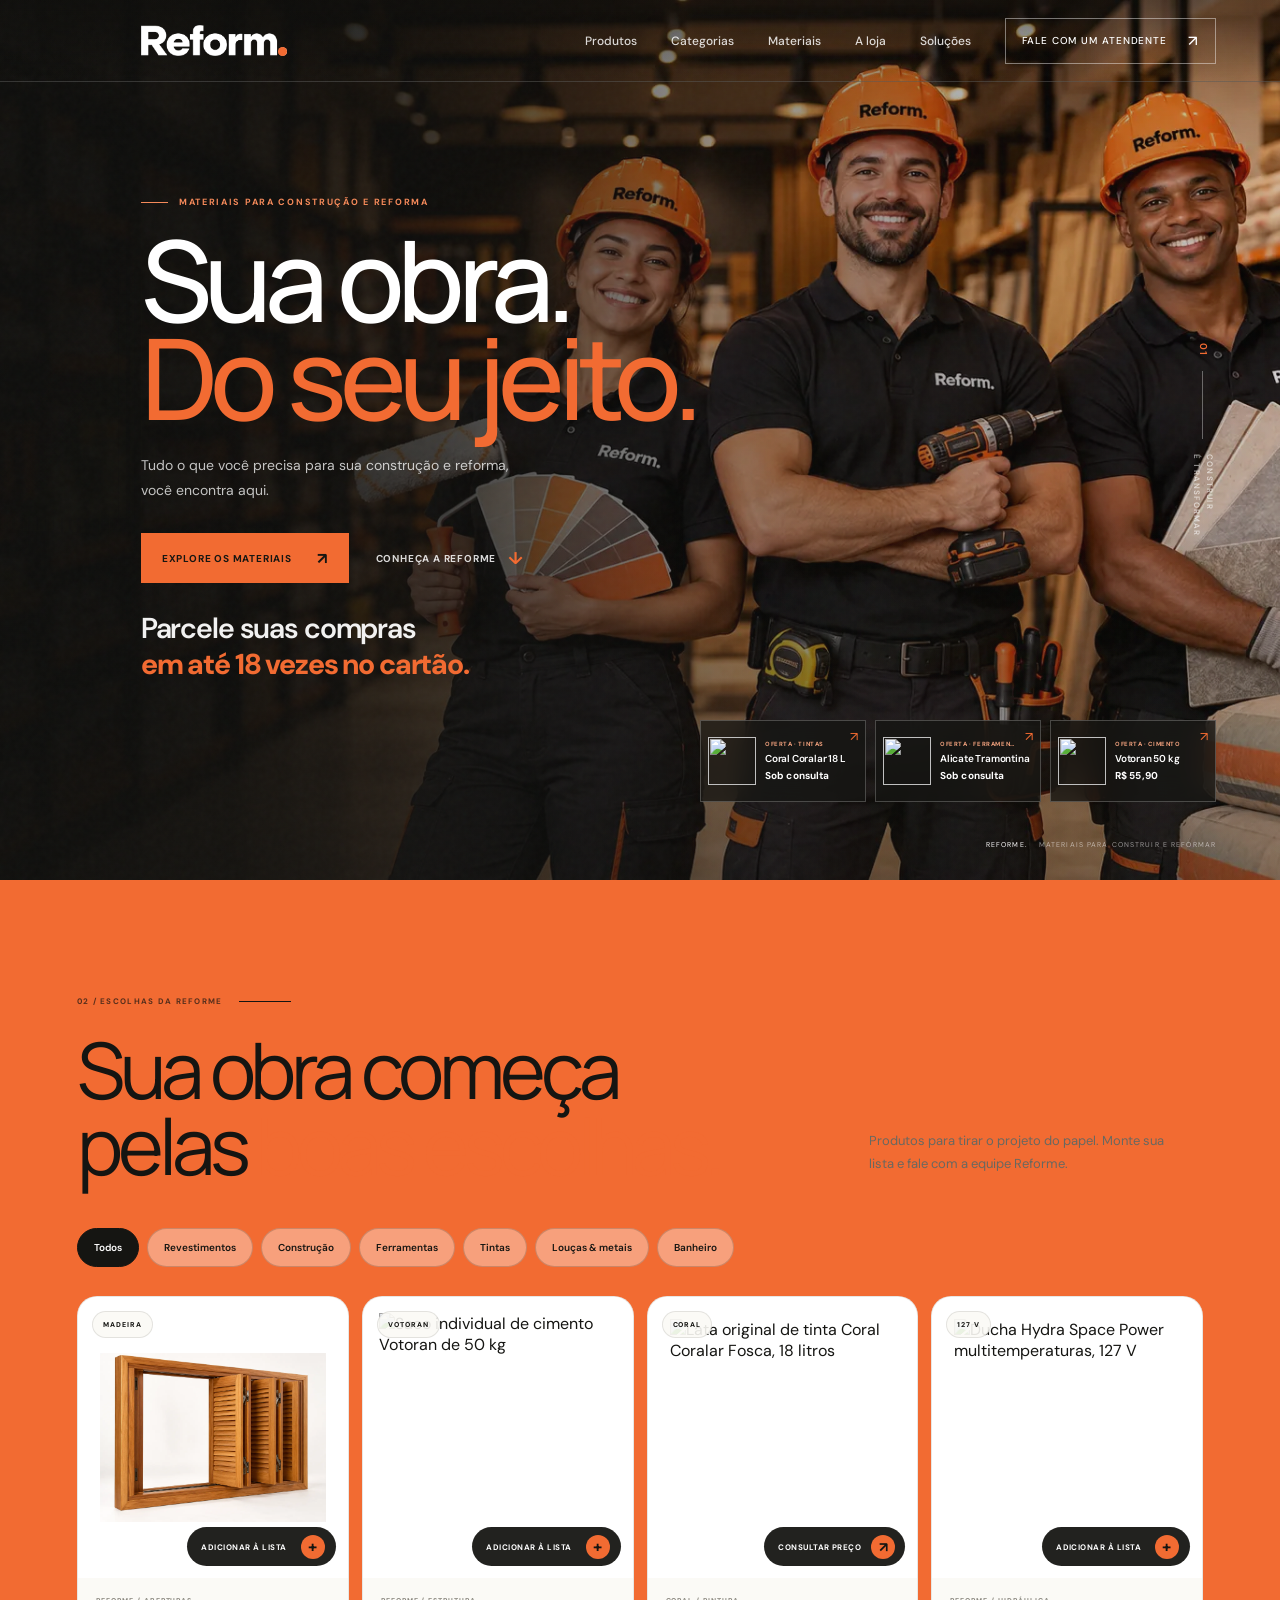
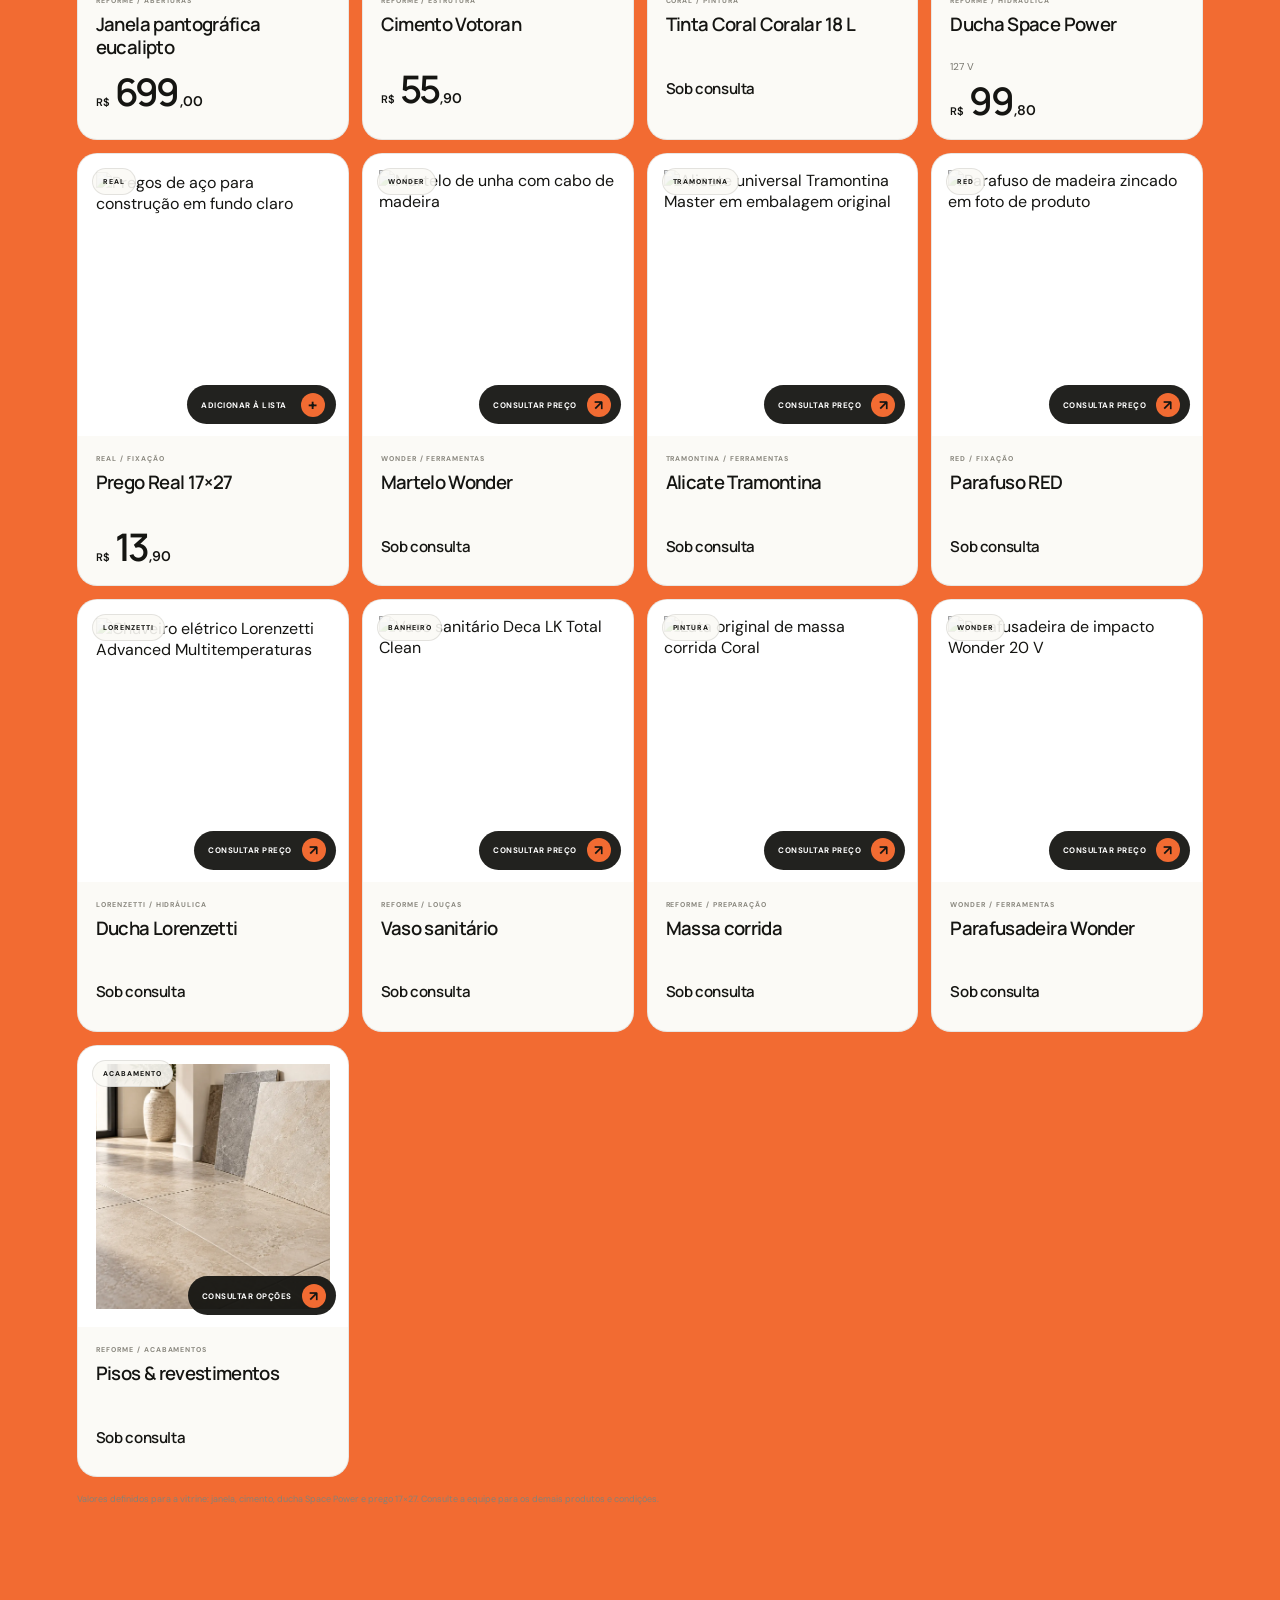
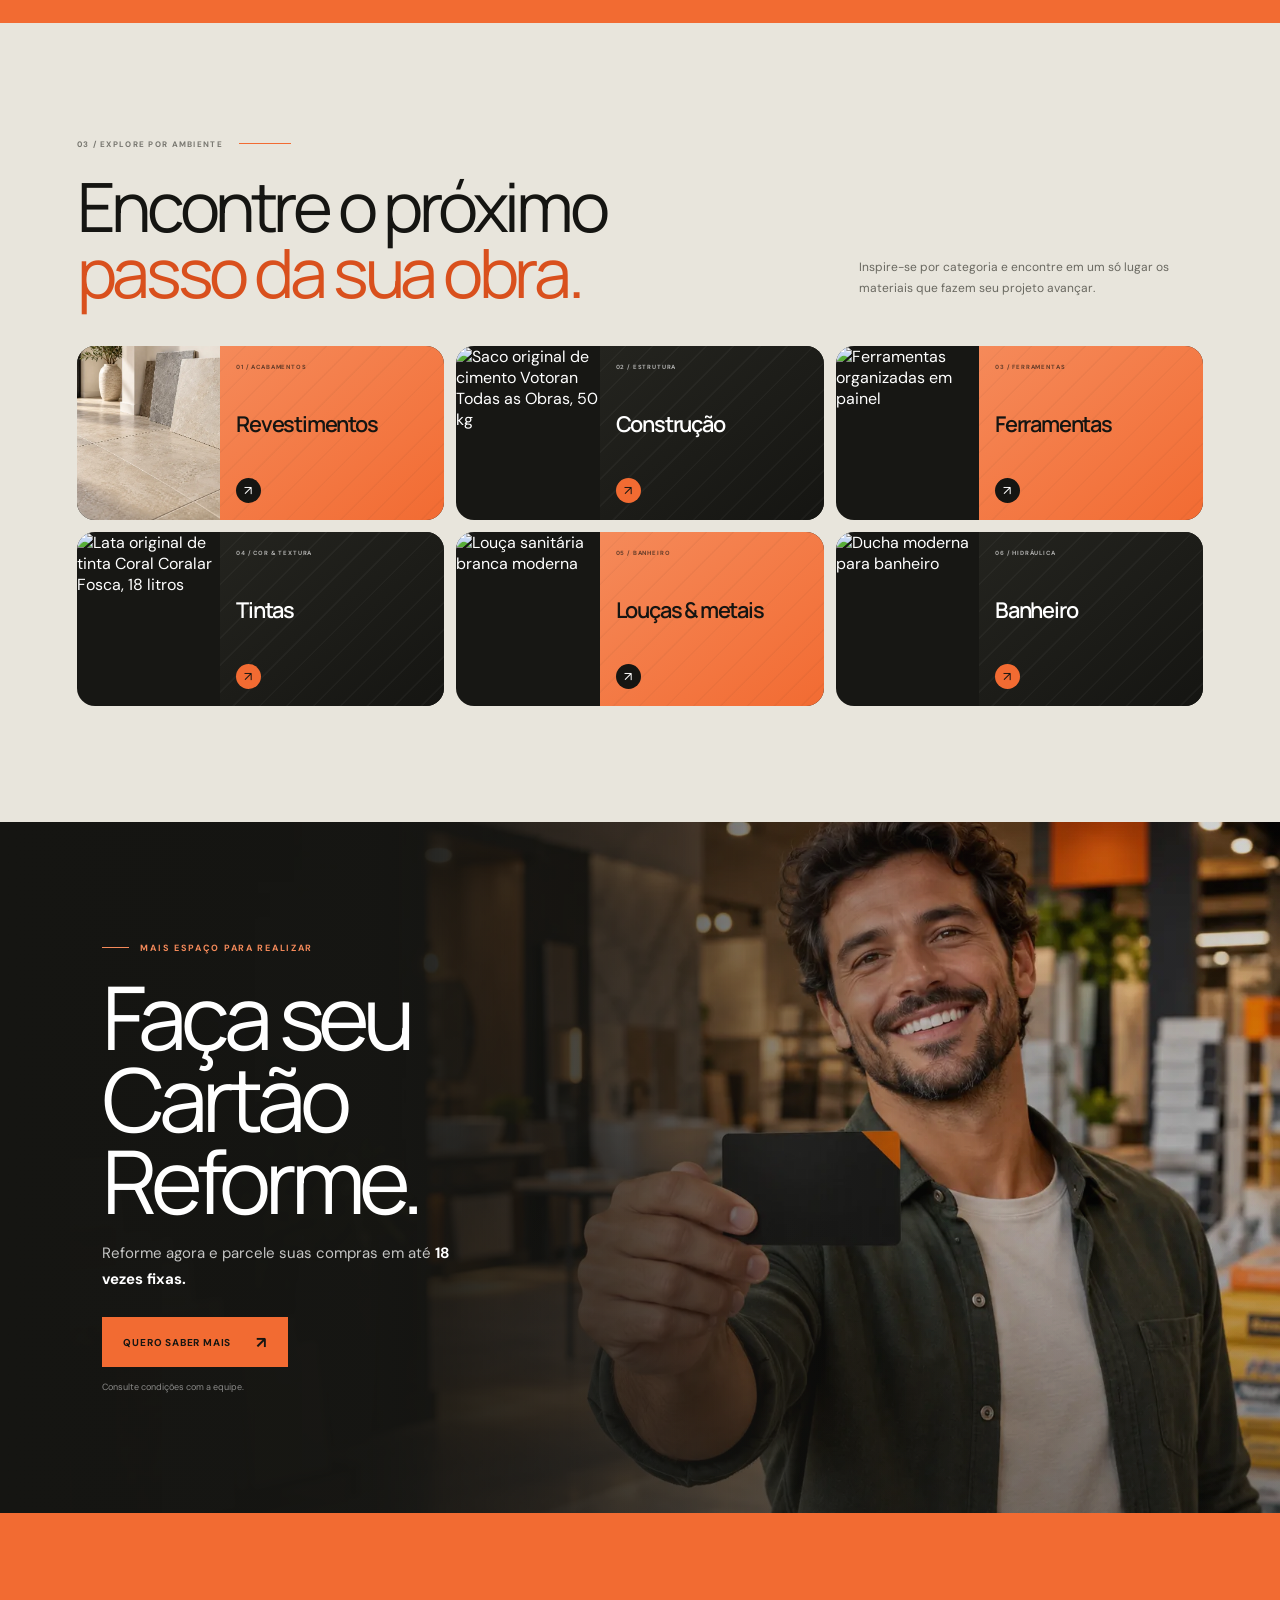
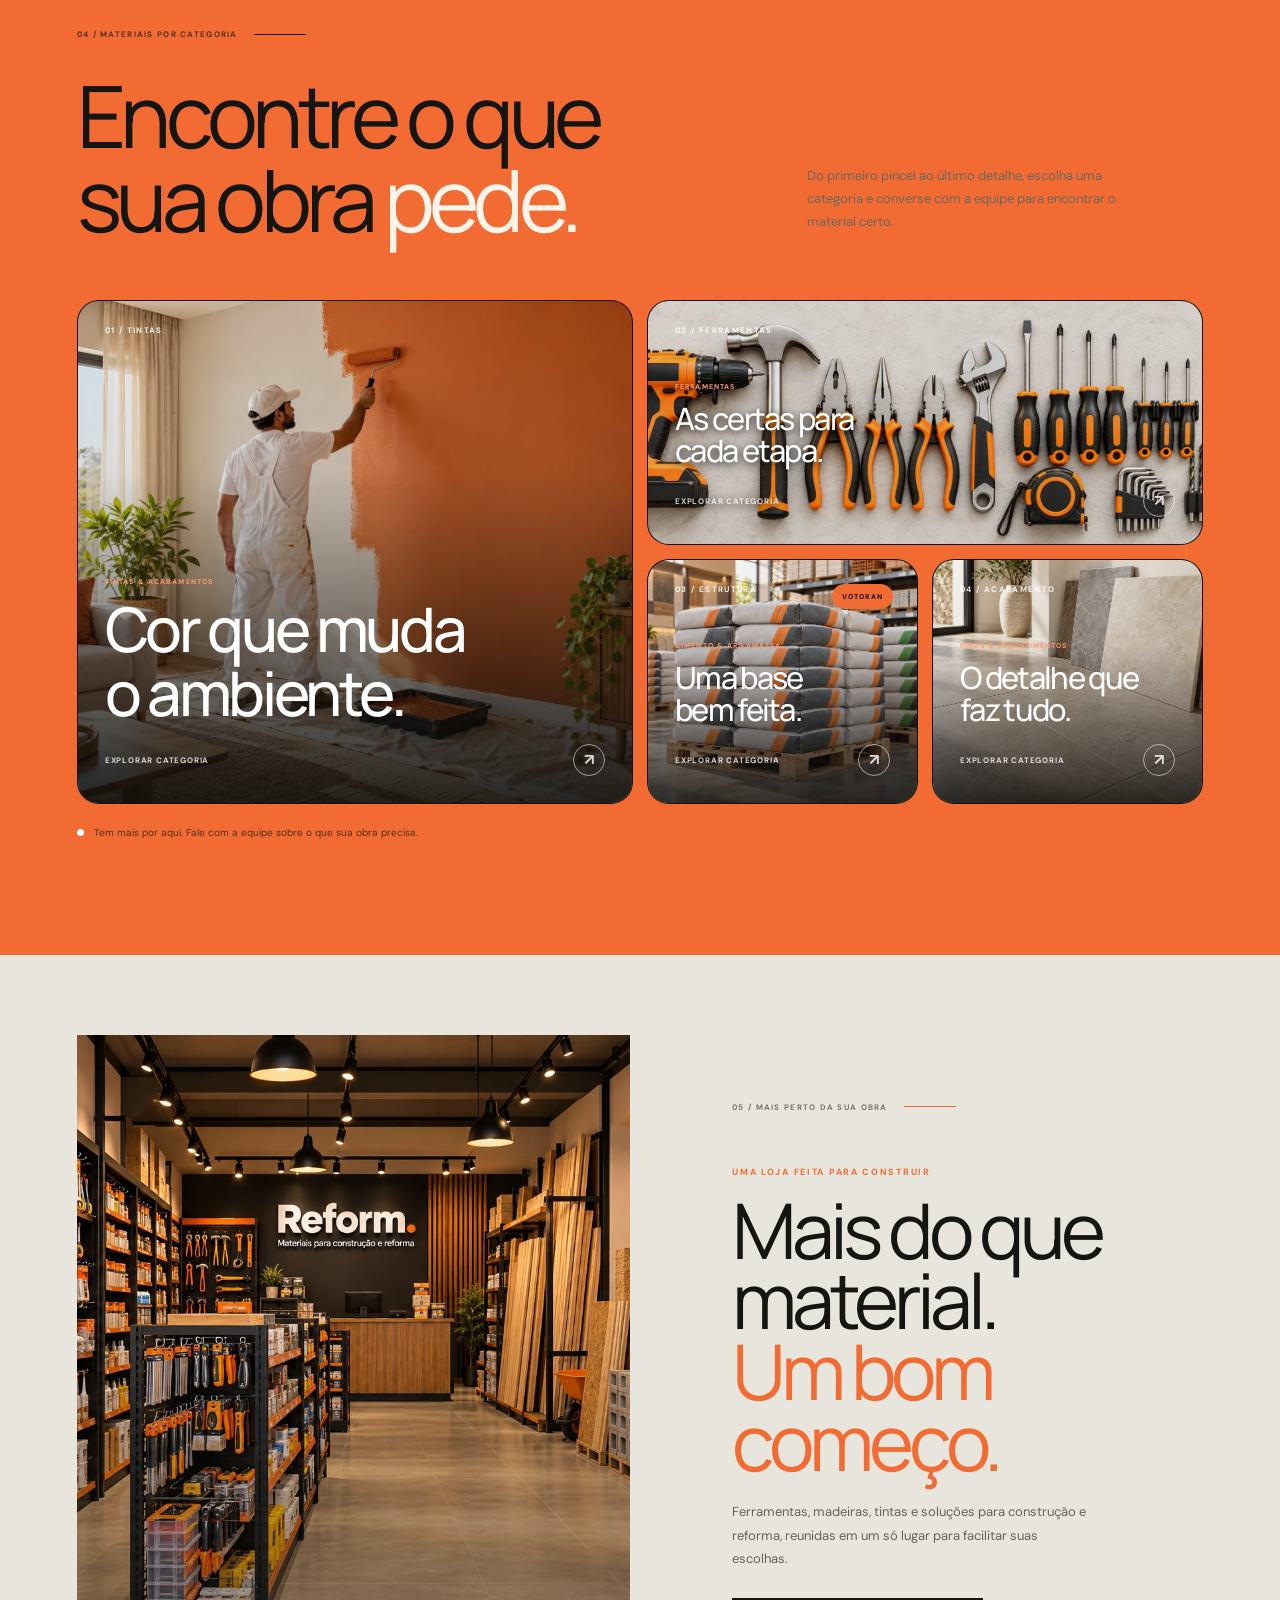
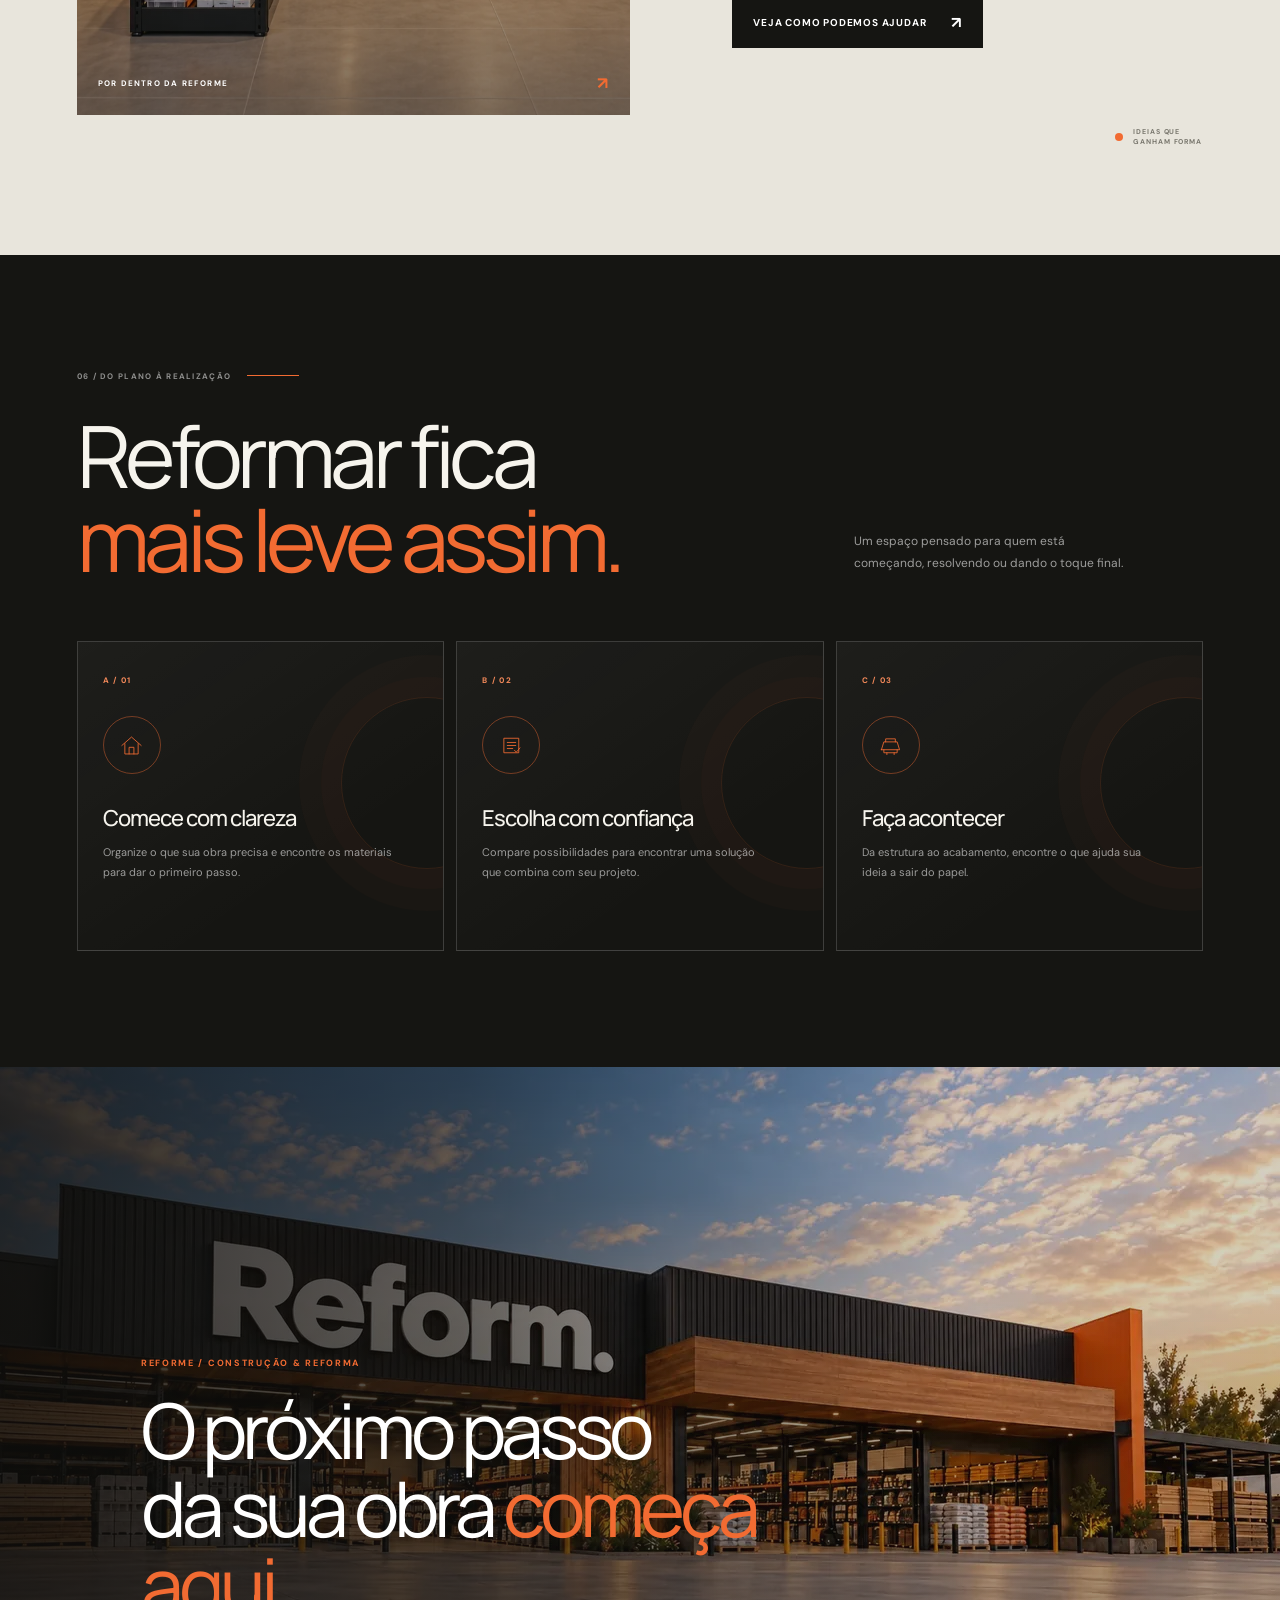
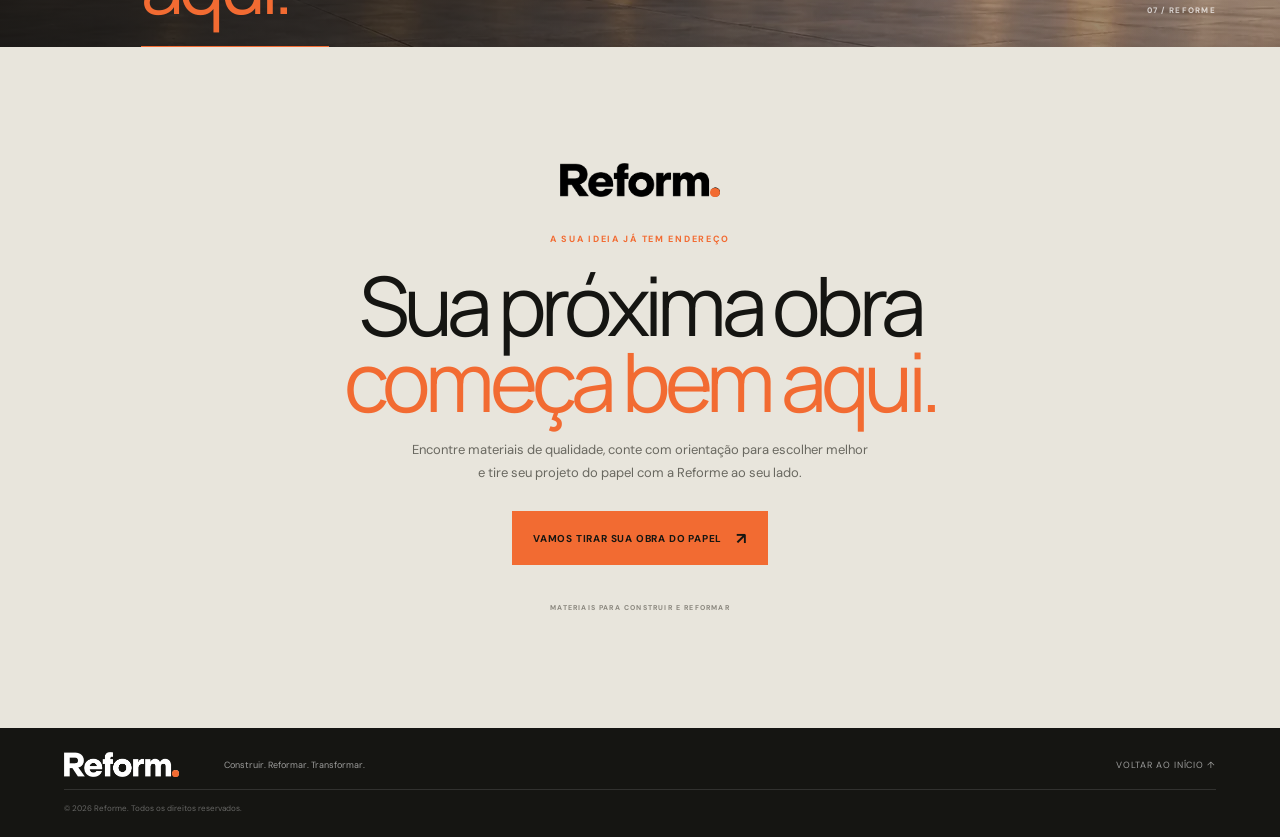
==== commit 1be0ae13: "Polish hero offers and tools card photo" ====
--- a/index.html
+++ b/index.html
@@ -22,7 +22,7 @@
         <a href="#materiais">Materiais</a>
         <a href="#loja">A loja</a>
         <a href="#solucoes">Soluções</a>
-        <a class="nav-cta" href="#contato">Fale com a equipe <span aria-hidden="true">↗</span></a>
+        <a class="nav-cta" href="#contato">Fale com um atendente <span aria-hidden="true">↗</span></a>
       </nav>
     </header>
 
@@ -44,11 +44,11 @@
         </div>
         <div class="hero-side-note"><span>01</span><span class="side-rule"></span><span>CONSTRUIR<br />É TRANSFORMAR</span></div>
         <div class="hero-material-cards" aria-label="Materiais para sua obra">
-          <a class="hero-material-card" href="#materiais"><img src="https://images.tcdn.com.br/img/img_prod/1028926/tinta_coralar_fosca_18lt_coral_16865_1_e46f5eb192fb5bf60649a295b2e4ad3b.jpg" alt="" /><span><small>ACABAMENTO</small><strong>Tintas</strong></span><b aria-hidden="true">↗</b></a>
-          <a class="hero-material-card" href="#materiais"><img src="https://imgprd.martinsatacado.com.br/catalogoimg/117396/01_117396_01.jpg?v=050920245334%3Bims%3D1000x" alt="" /><span><small>FERRAMENTAS</small><strong>Para fazer</strong></span><b aria-hidden="true">↗</b></a>
-          <a class="hero-material-card" href="#materiais"><img src="https://balaroti.fbitsstatic.net/img/p/cimento-votoran-todas-as-obras-50kg-154494/341017.jpg?h=704&v=202509011440&w=704" alt="" /><span><small>ESTRUTURA</small><strong>Base forte</strong></span><b aria-hidden="true">↗</b></a>
-        </div>
-        <a class="hero-bottom" href="#comprar"><span>Desça para explorar</span><span class="scroll-line"></span></a>
+          <a class="hero-material-card hero-offer-card" href="#materiais"><img src="https://images.tcdn.com.br/img/img_prod/1028926/tinta_coralar_fosca_18lt_coral_16865_1_e46f5eb192fb5bf60649a295b2e4ad3b.jpg" alt="" /><span><small>OFERTA · TINTAS</small><strong>Coral Coralar 18 L</strong><em>Sob consulta</em></span><b aria-hidden="true">↗</b></a>
+          <a class="hero-material-card hero-offer-card" href="#materiais"><img src="https://imgprd.martinsatacado.com.br/catalogoimg/117396/01_117396_01.jpg?v=050920245334%3Bims%3D1000x" alt="" /><span><small>OFERTA · FERRAMENTAS</small><strong>Alicate Tramontina</strong><em>Sob consulta</em></span><b aria-hidden="true">↗</b></a>
+          <a class="hero-material-card hero-offer-card" href="#materiais"><img src="https://balaroti.fbitsstatic.net/img/p/cimento-votoran-todas-as-obras-50kg-154494/341017.jpg?h=704&v=202509011440&w=704" alt="" /><span><small>OFERTA · CIMENTO</small><strong>Votoran 50 kg</strong><em>R$ 55,90</em></span><b aria-hidden="true">↗</b></a>
+        </div>
+        
         <div class="hero-photo-caption"><span>REFORME.</span><span>MATERIAIS PARA CONSTRUIR E REFORMAR</span></div>
       </section>
 
@@ -172,7 +172,7 @@
             <span class="category-content"><span class="category-label">TINTAS & ACABAMENTOS</span><strong>Cor que muda<br />o ambiente.</strong><span class="category-action">Explorar categoria <span class="category-arrow" aria-hidden="true">↗</span></span></span>
           </a>
           <a class="category-card category-tools reveal" href="#contato" aria-label="Consultar ferramentas">
-            <img class="category-photo" src="/assets/tools-pegboard.webp" alt="Alicate Tramontina Master em embalagem original" loading="lazy" />
+            <img class="category-photo" src="/assets/tools-pegboard-light.webp" alt="Alicate Tramontina Master em embalagem original" loading="lazy" />
             <span class="category-number">02 / FERRAMENTAS</span>
             <span class="category-content"><span class="category-label">FERRAMENTAS</span><strong>As certas para<br />cada etapa.</strong><span class="category-action">Explorar categoria <span class="category-arrow" aria-hidden="true">↗</span></span></span>
           </a>
--- a/styles.css
+++ b/styles.css
@@ -355,3 +355,19 @@
 .hero-installment{position:static;display:block;width:fit-content;max-width:min(540px,100%);margin:27px 0 0;padding:0;border:0;border-radius:0;background:none;box-shadow:none;backdrop-filter:none;color:rgba(255,255,255,.94);font-size:clamp(21px,2.25vw,29px);font-weight:600;line-height:1.25;letter-spacing:-.04em;text-align:left}
 .hero-installment strong{color:var(--orange);font-weight:800}
 @media(max-width:640px){.hero-installment{right:auto;bottom:auto;left:auto;width:auto;max-width:310px;margin-top:23px;font-size:clamp(18px,4.8vw,21px);line-height:1.28;text-align:left}}
+
+/* Enquadramento ampliado da foto no card de ferramentas */
+.category-tools .category-photo{transform:scale(1.14)}
+.category-tools:hover .category-photo{transform:scale(1.19)}
+
+
+/* Cards de oferta da hero e preenchimento total da foto de ferramentas */
+.hero-material-card{width:166px;min-height:82px}
+.hero-material-card>span{gap:4px}
+.hero-material-card small{color:#f2a27e}
+.hero-material-card strong{font-size:10px}
+.hero-material-card em{color:#fff;font-size:10px;font-style:normal;font-weight:700;letter-spacing:.01em}
+.category-tools .category-photo{object-fit:cover;object-position:center;transform:scale(1);filter:none}
+.category-tools:hover .category-photo{transform:scale(1.035);filter:none}
+@media(max-width:900px){.hero-material-card{width:151px;min-height:78px}}
+@media(max-width:640px){.hero-material-card{width:calc((100vw - 42px)/3);min-height:66px;padding:5px;gap:5px}.hero-material-card small{font-size:5px;letter-spacing:.035em}.hero-material-card strong{font-size:8px}.hero-material-card em{font-size:8px}.hero-material-card img{width:34px;height:42px}.category-tools .category-photo{object-fit:cover;transform:none}.category-tools:hover .category-photo{transform:scale(1.02)}}
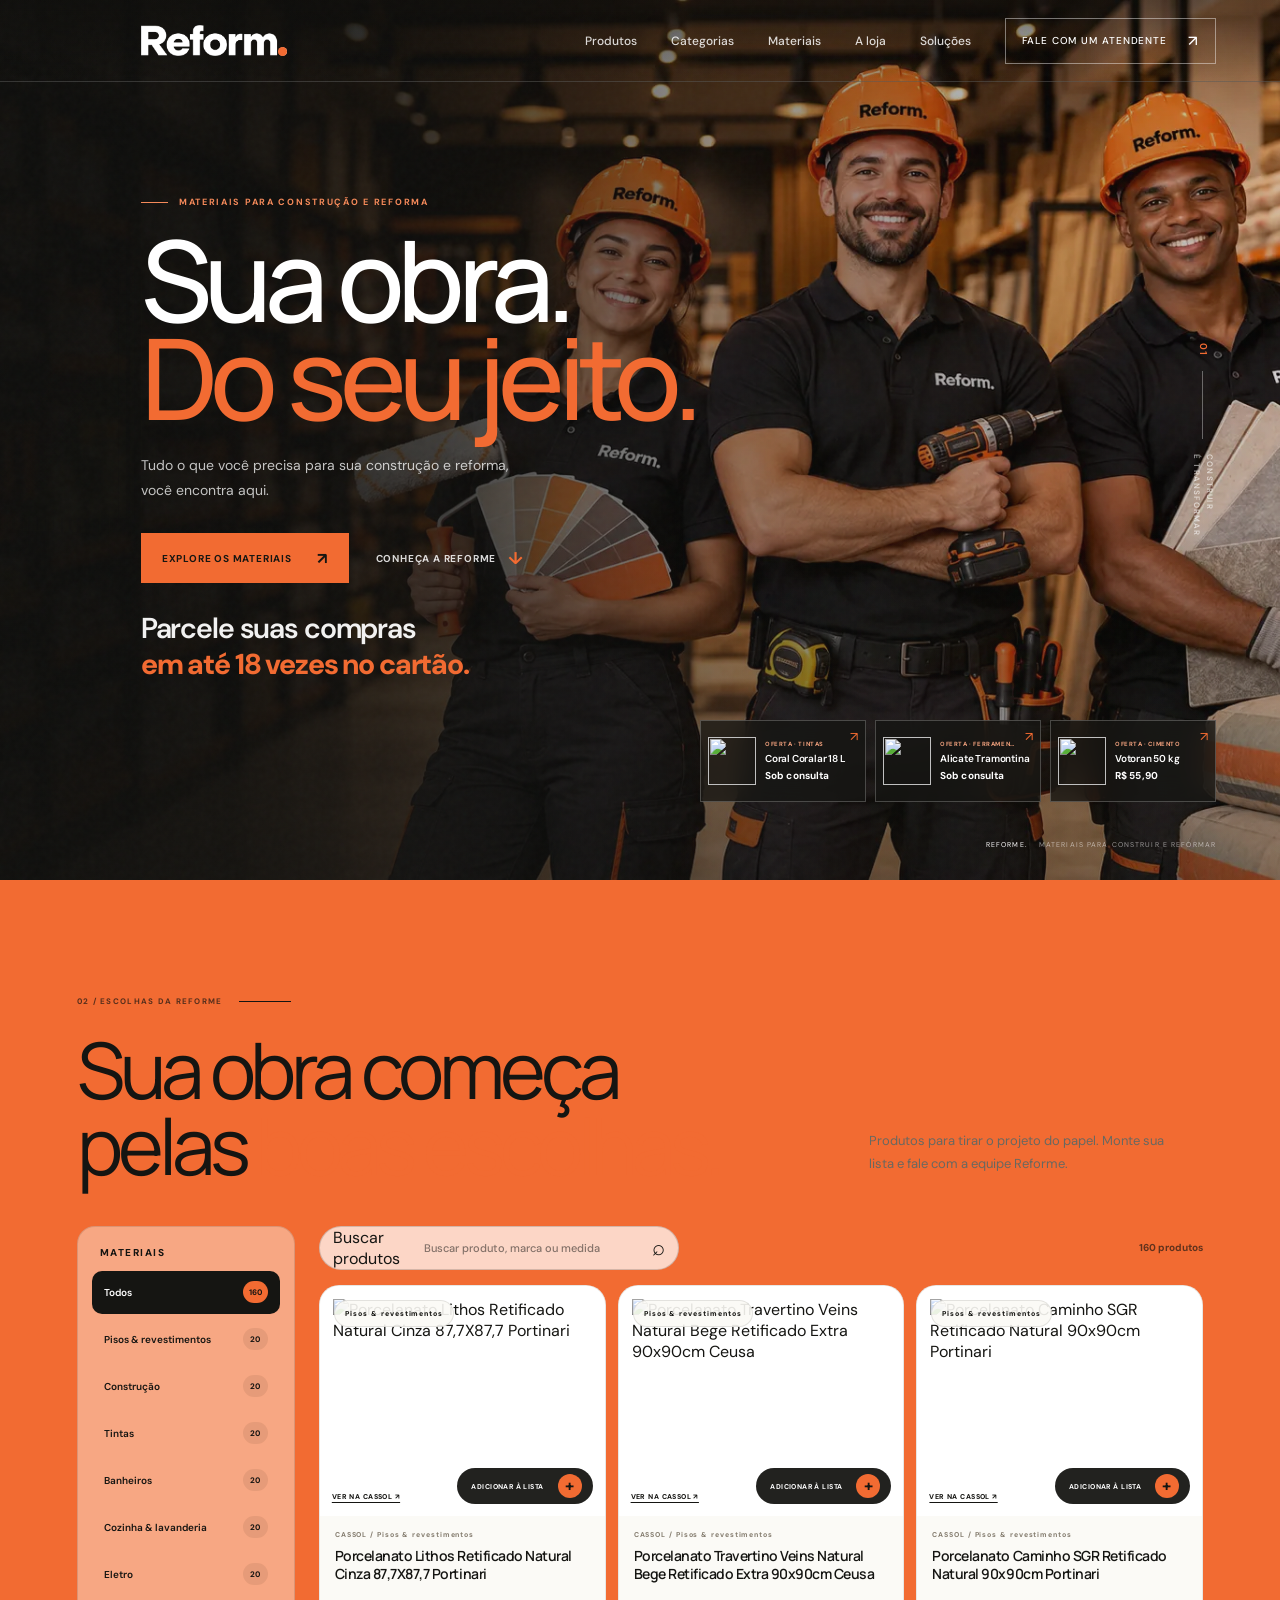
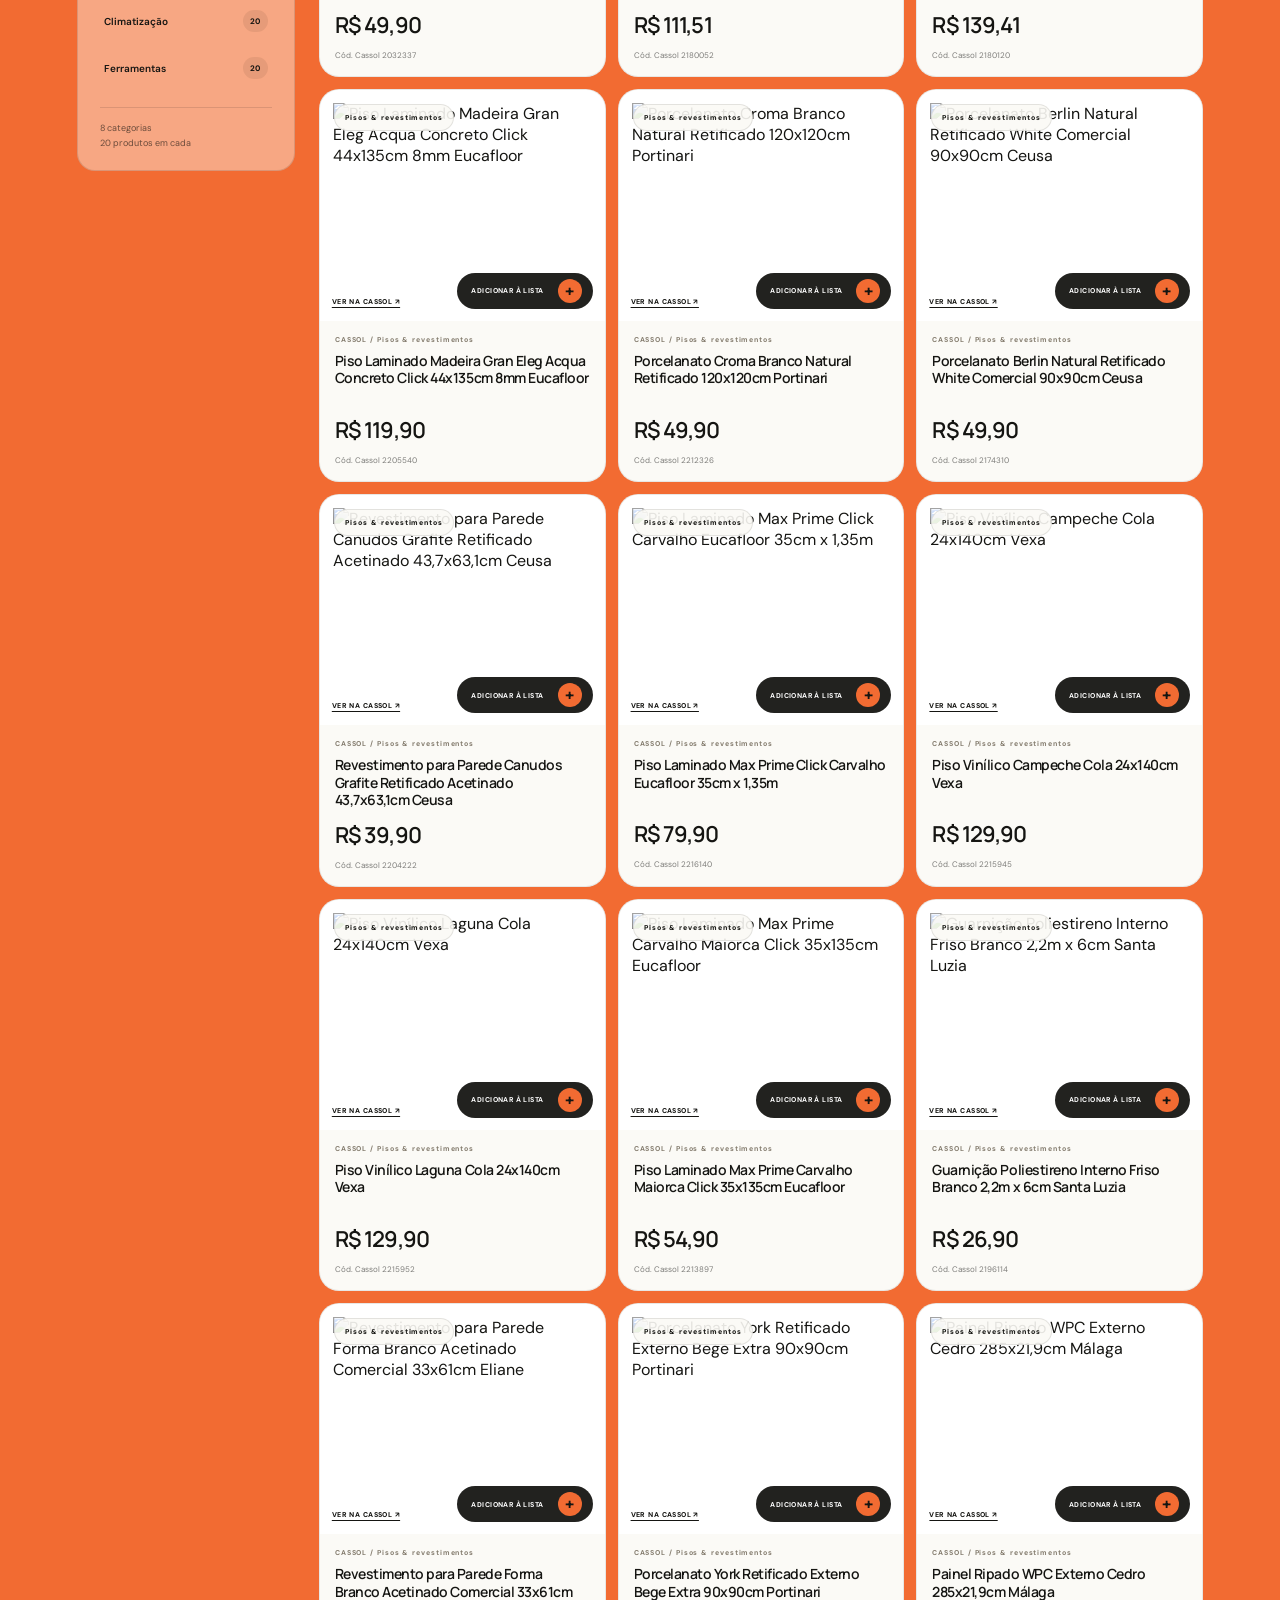
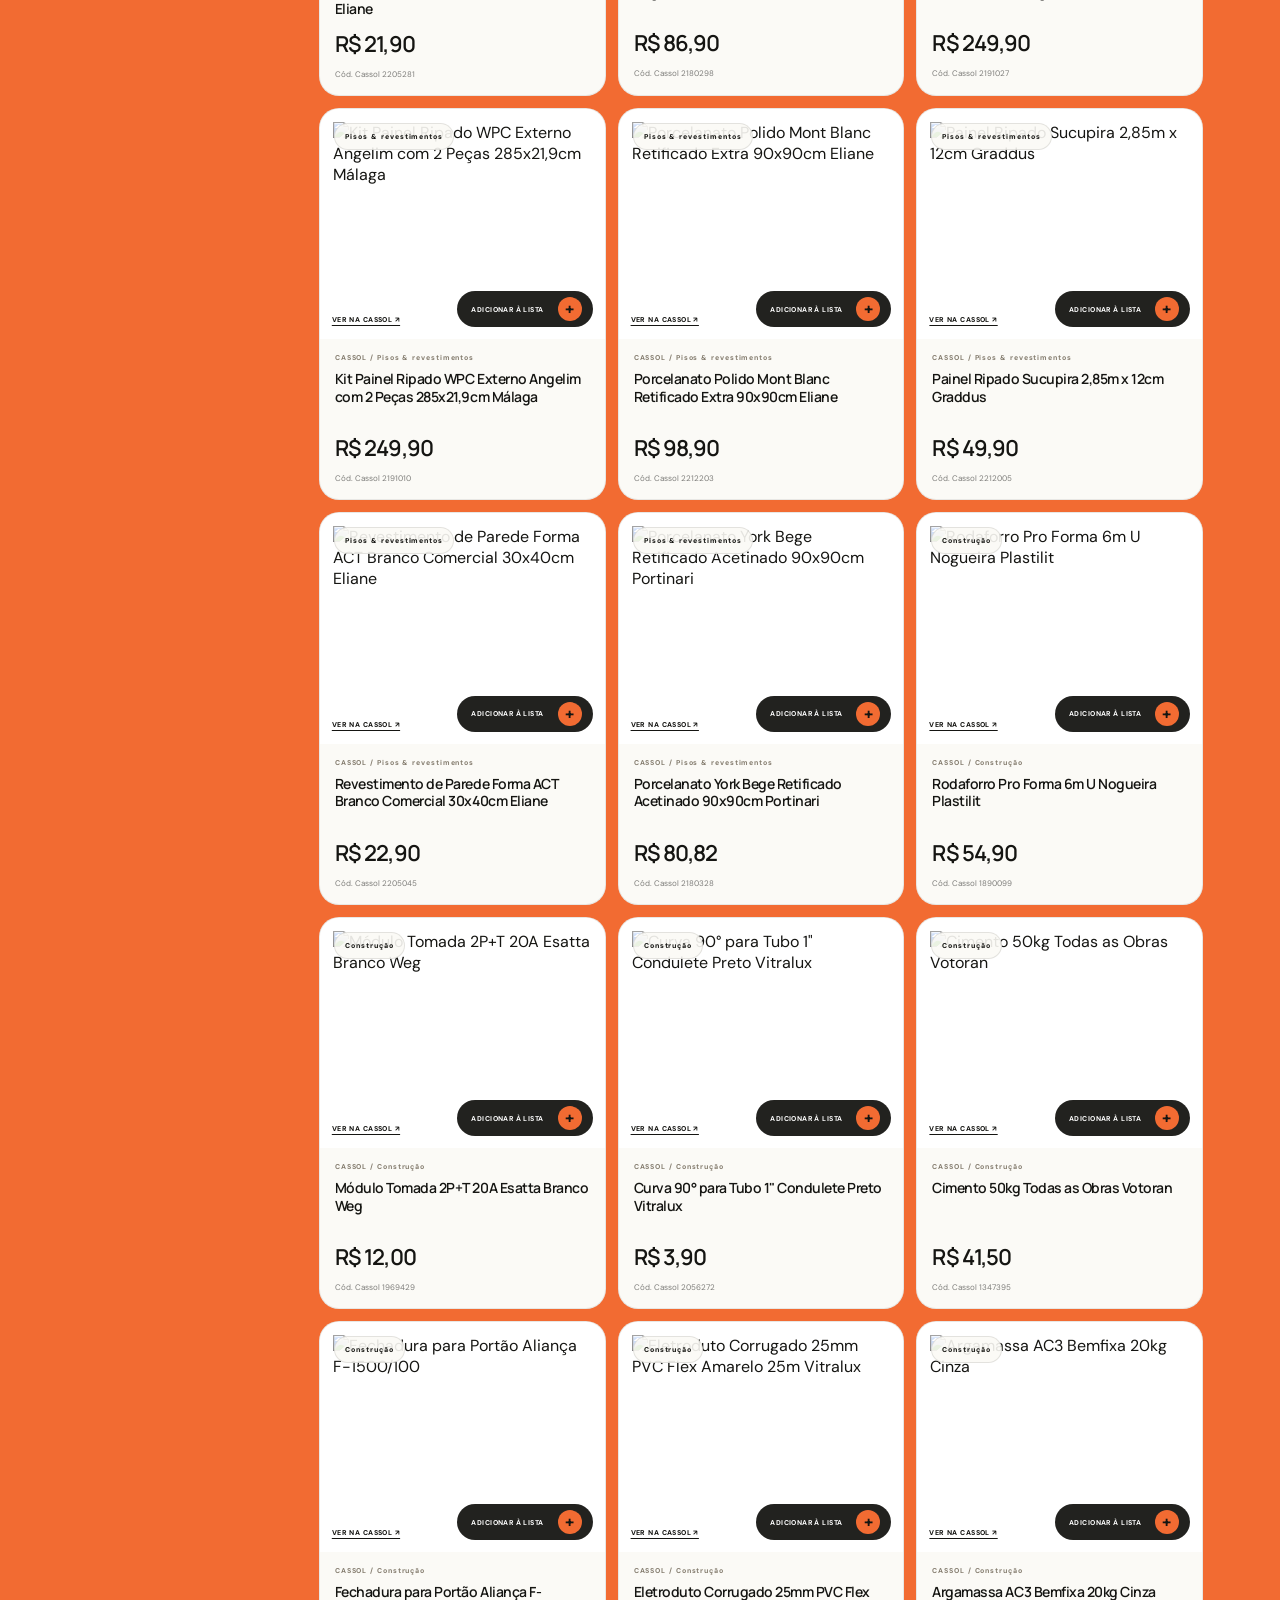
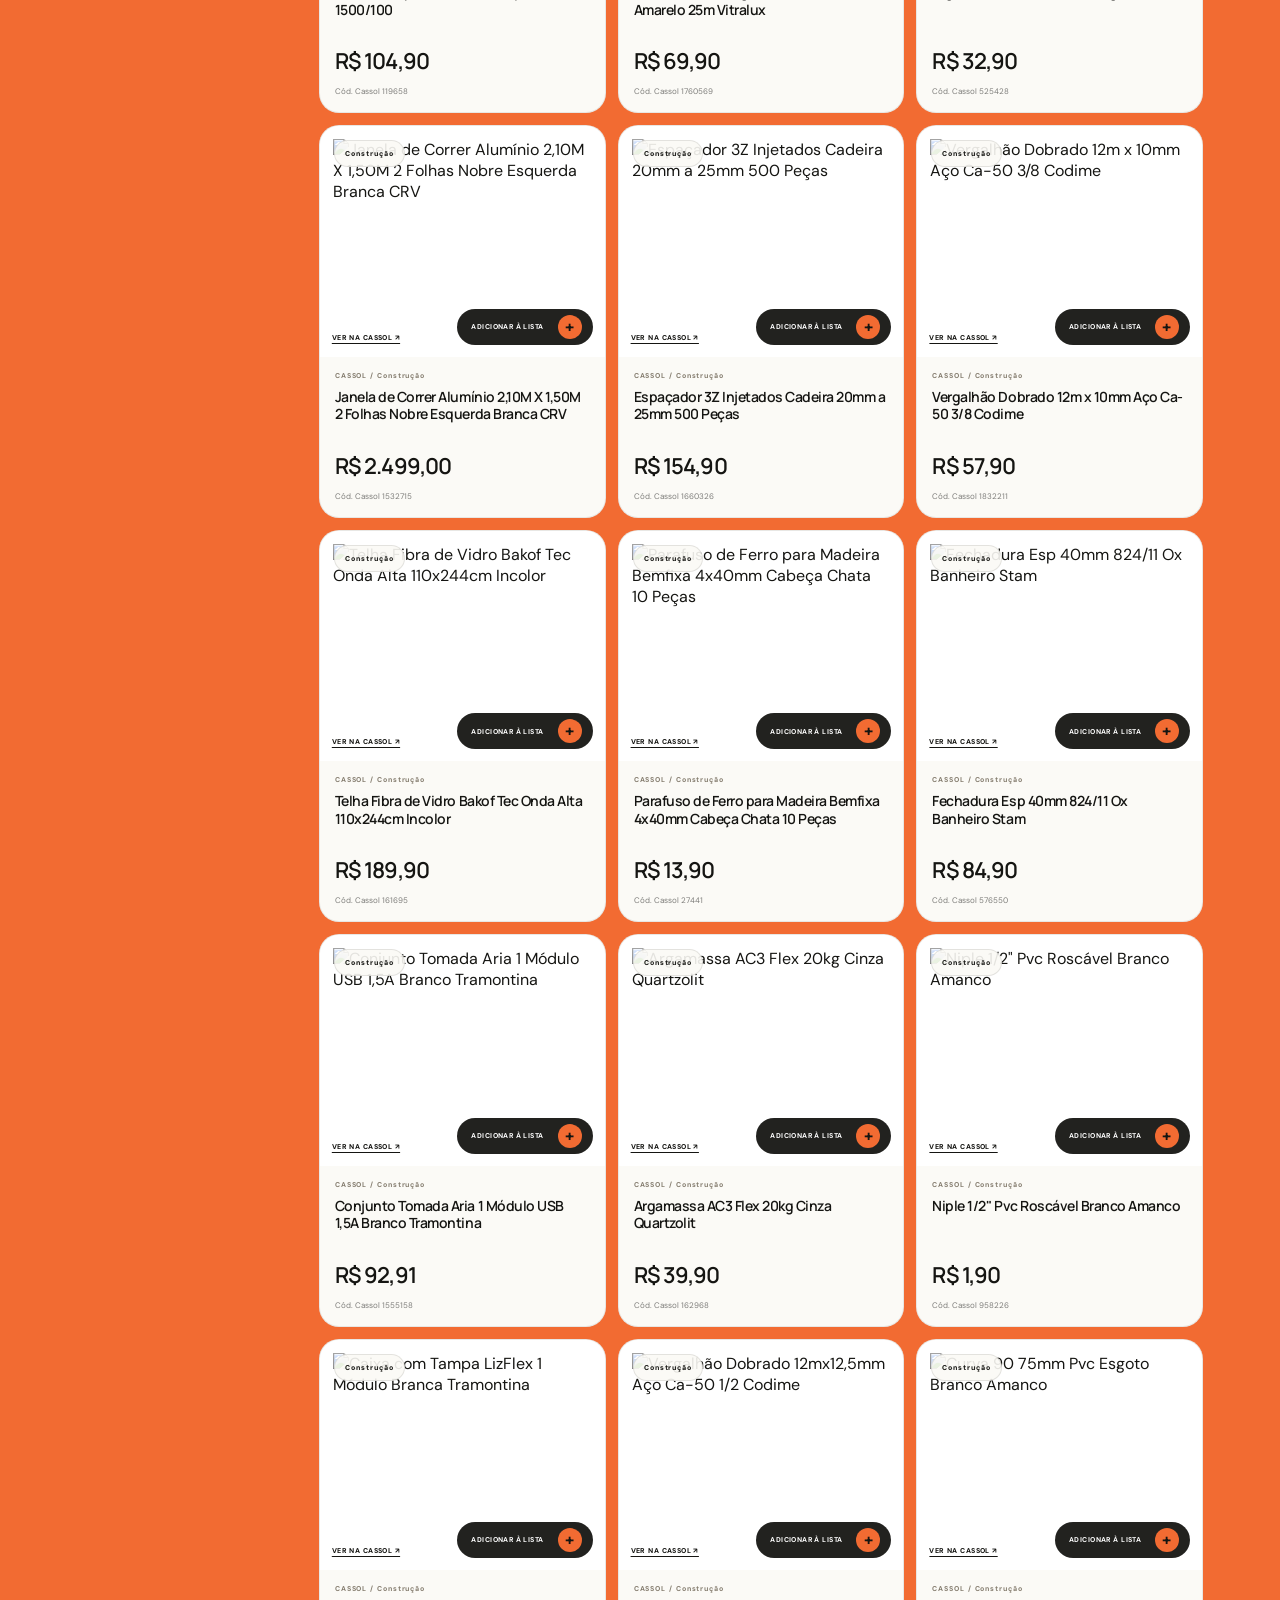
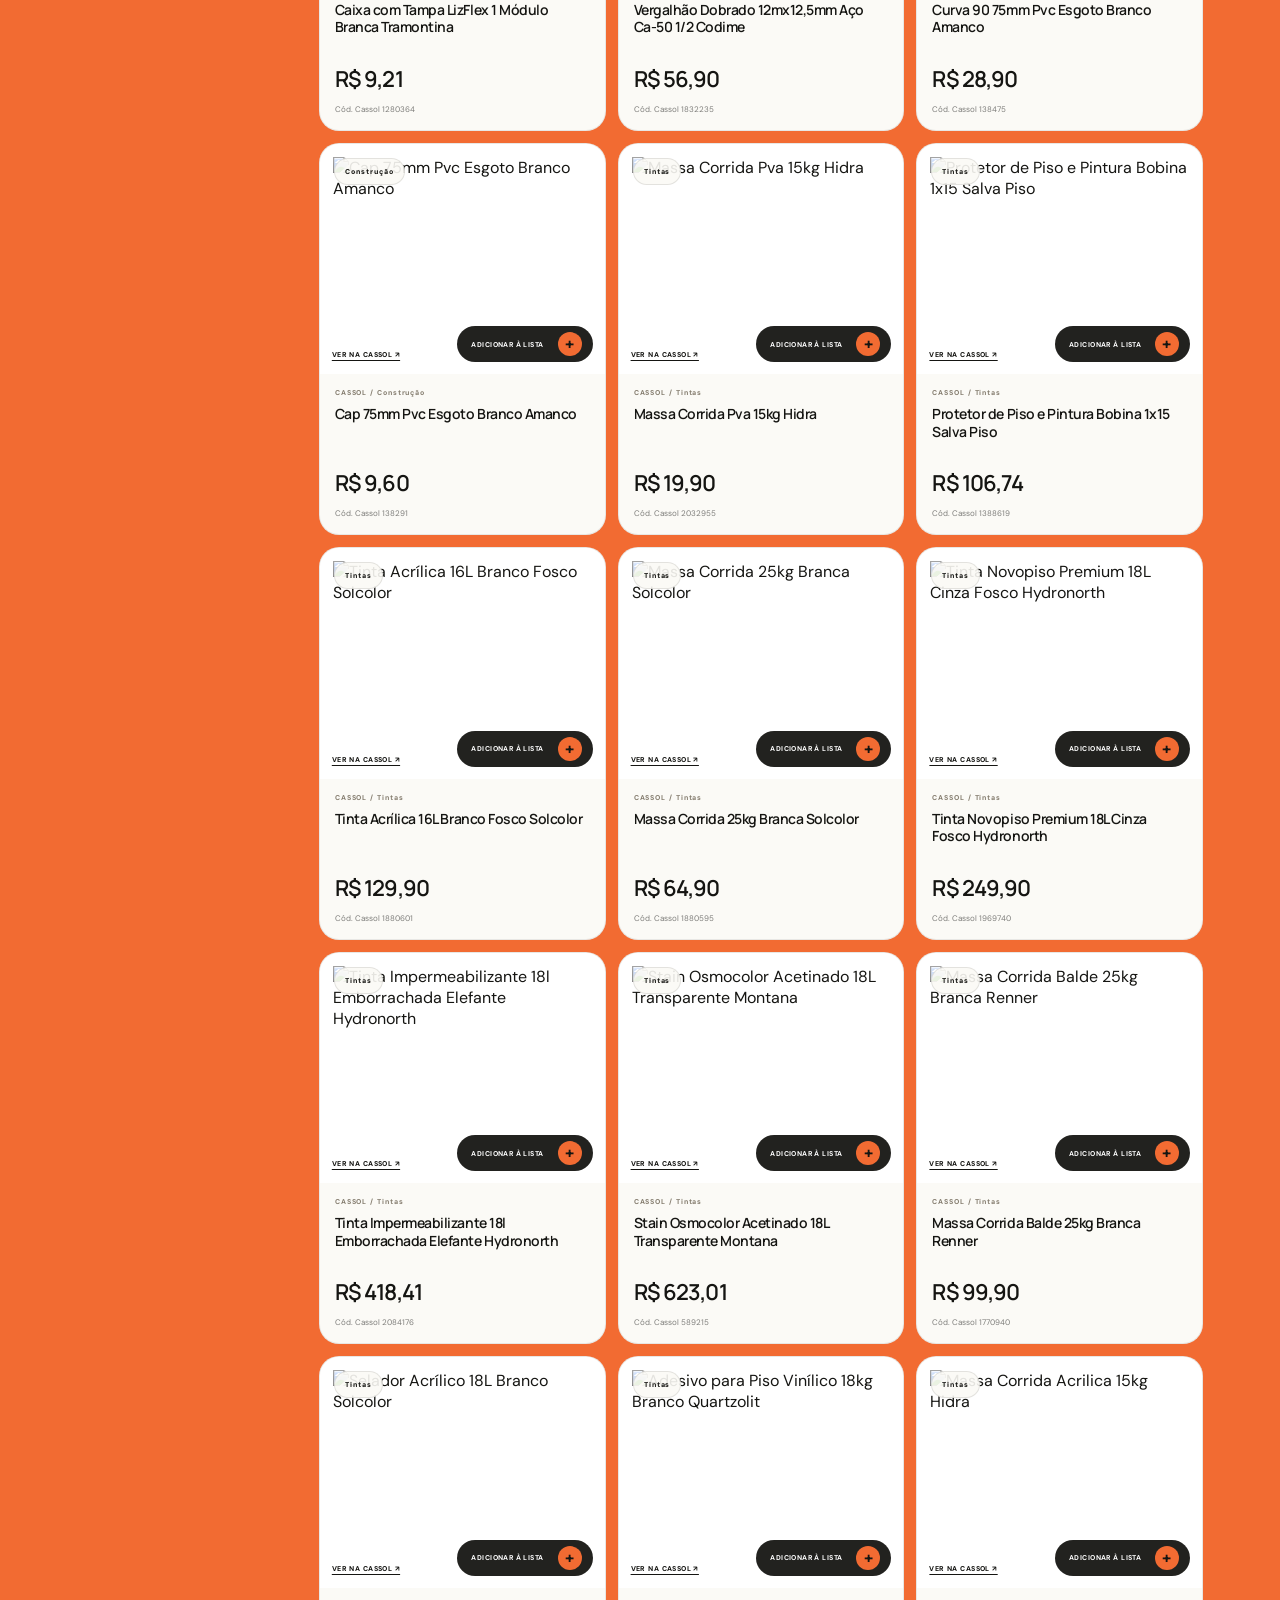
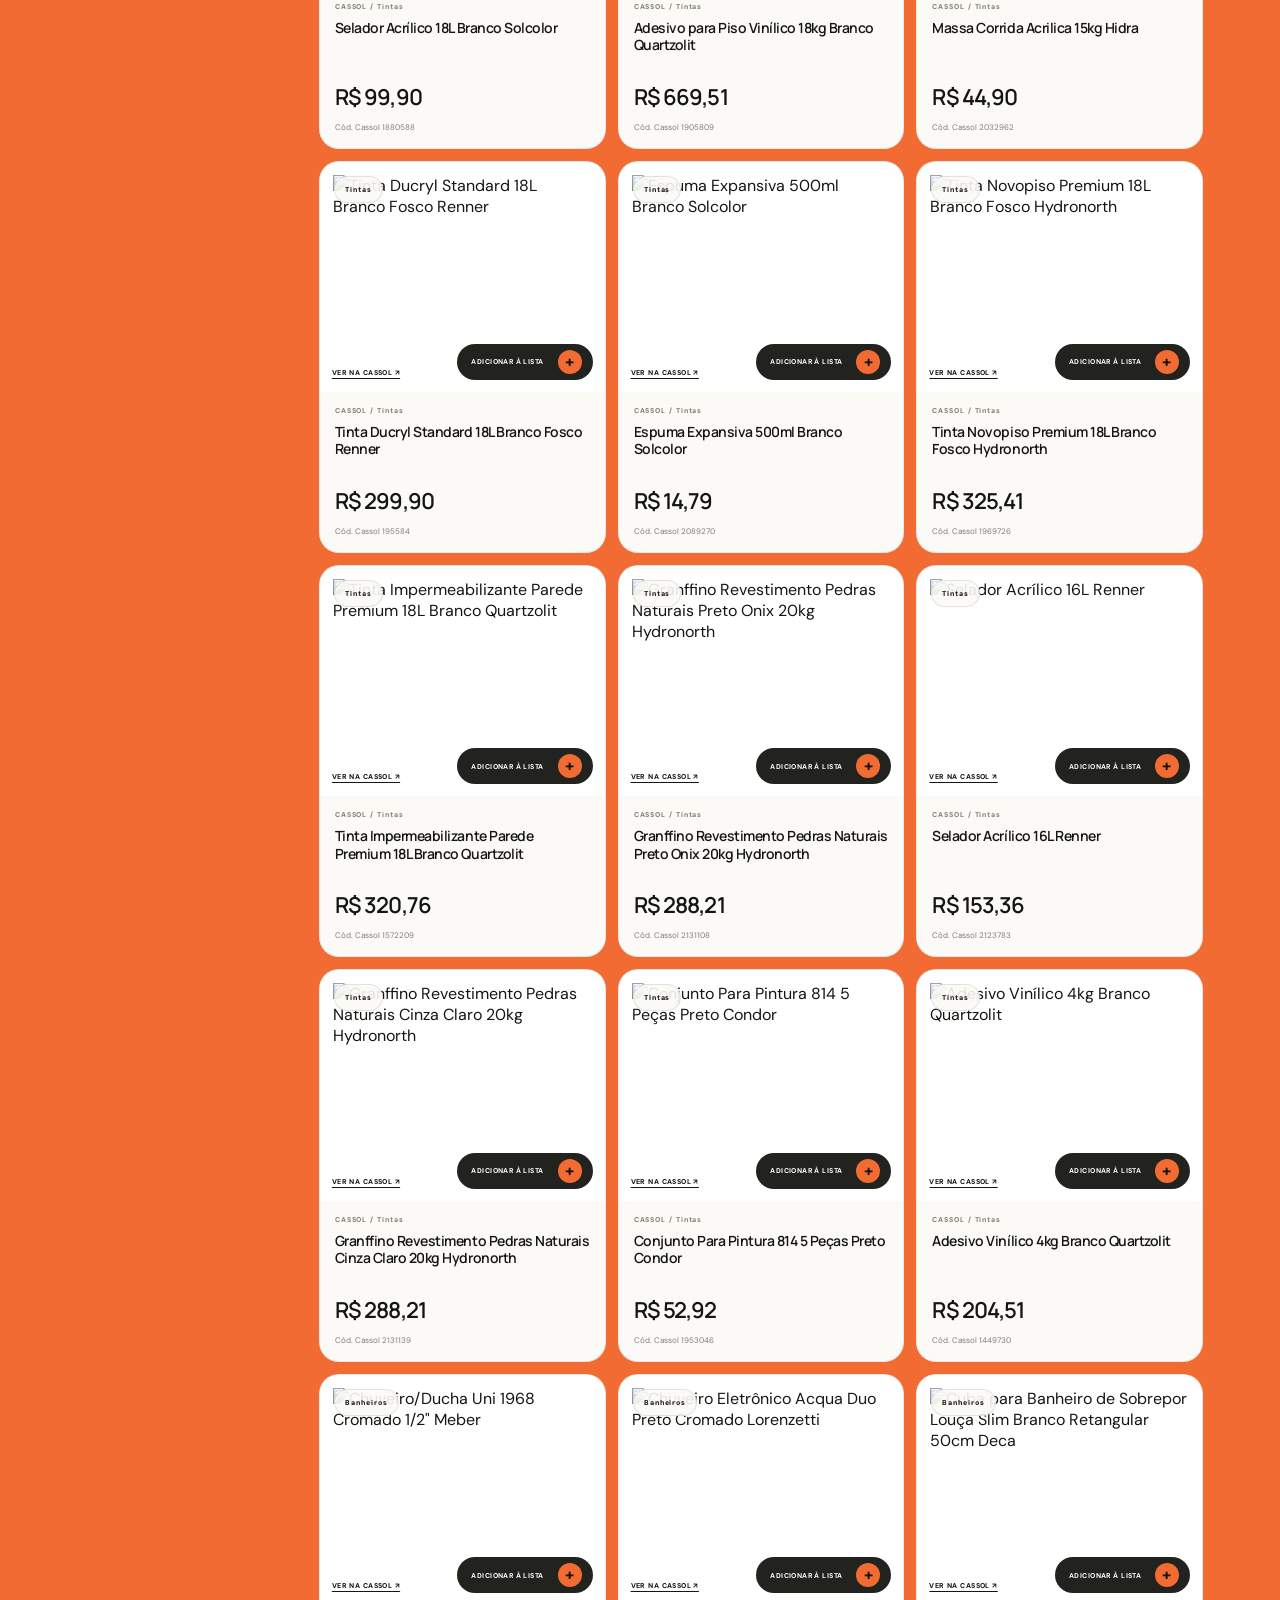
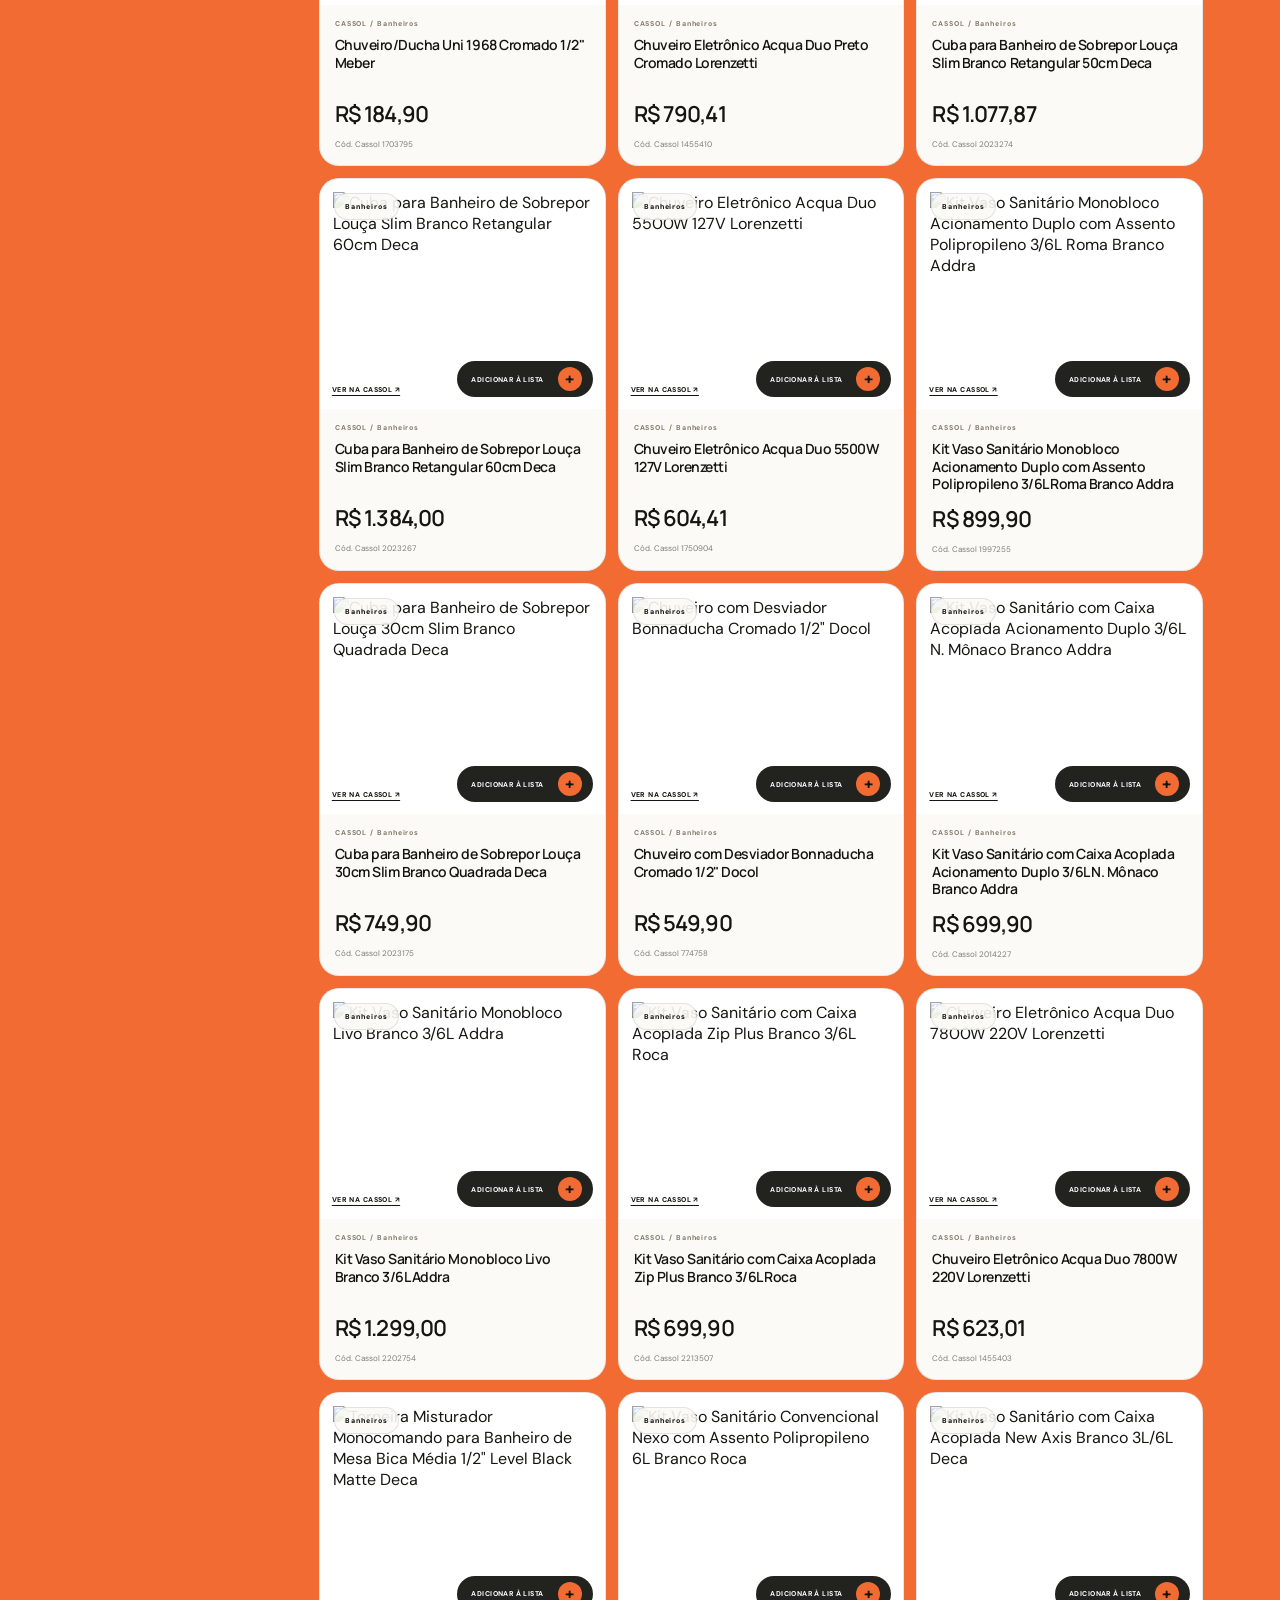
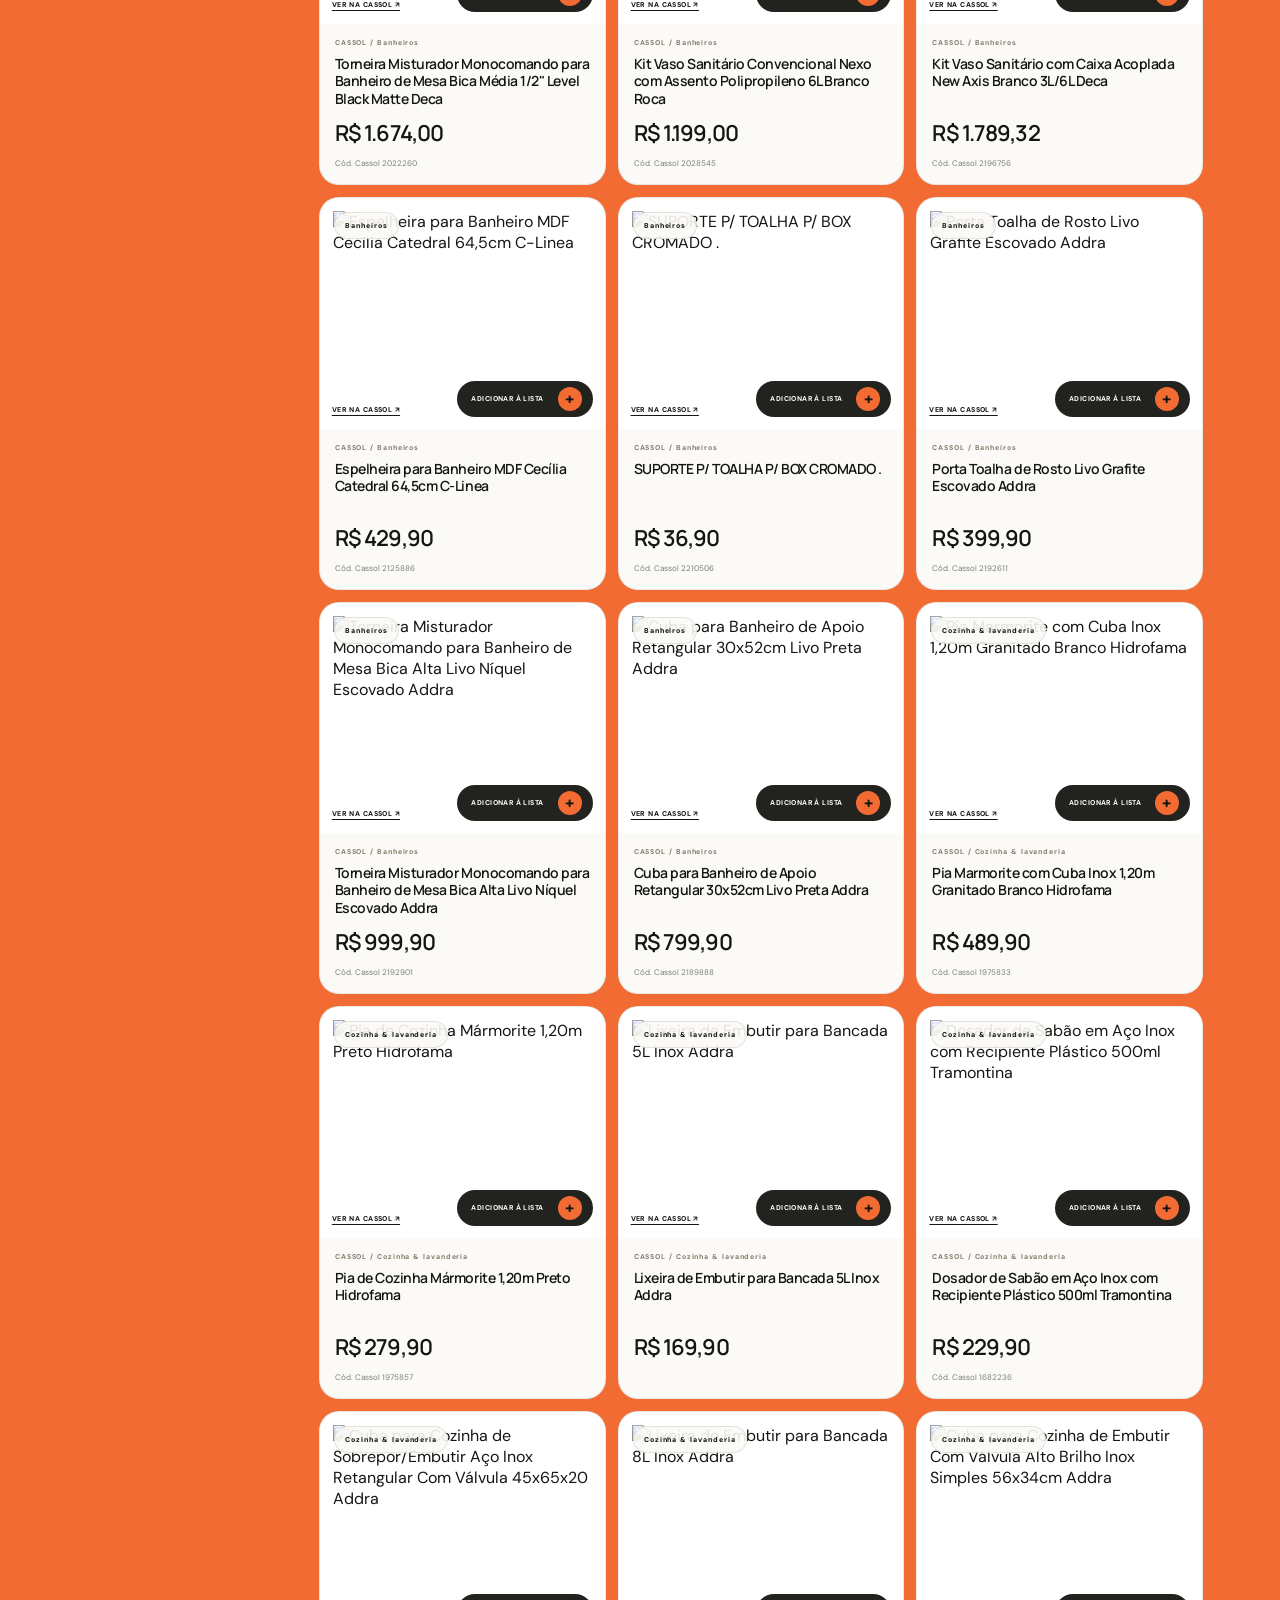
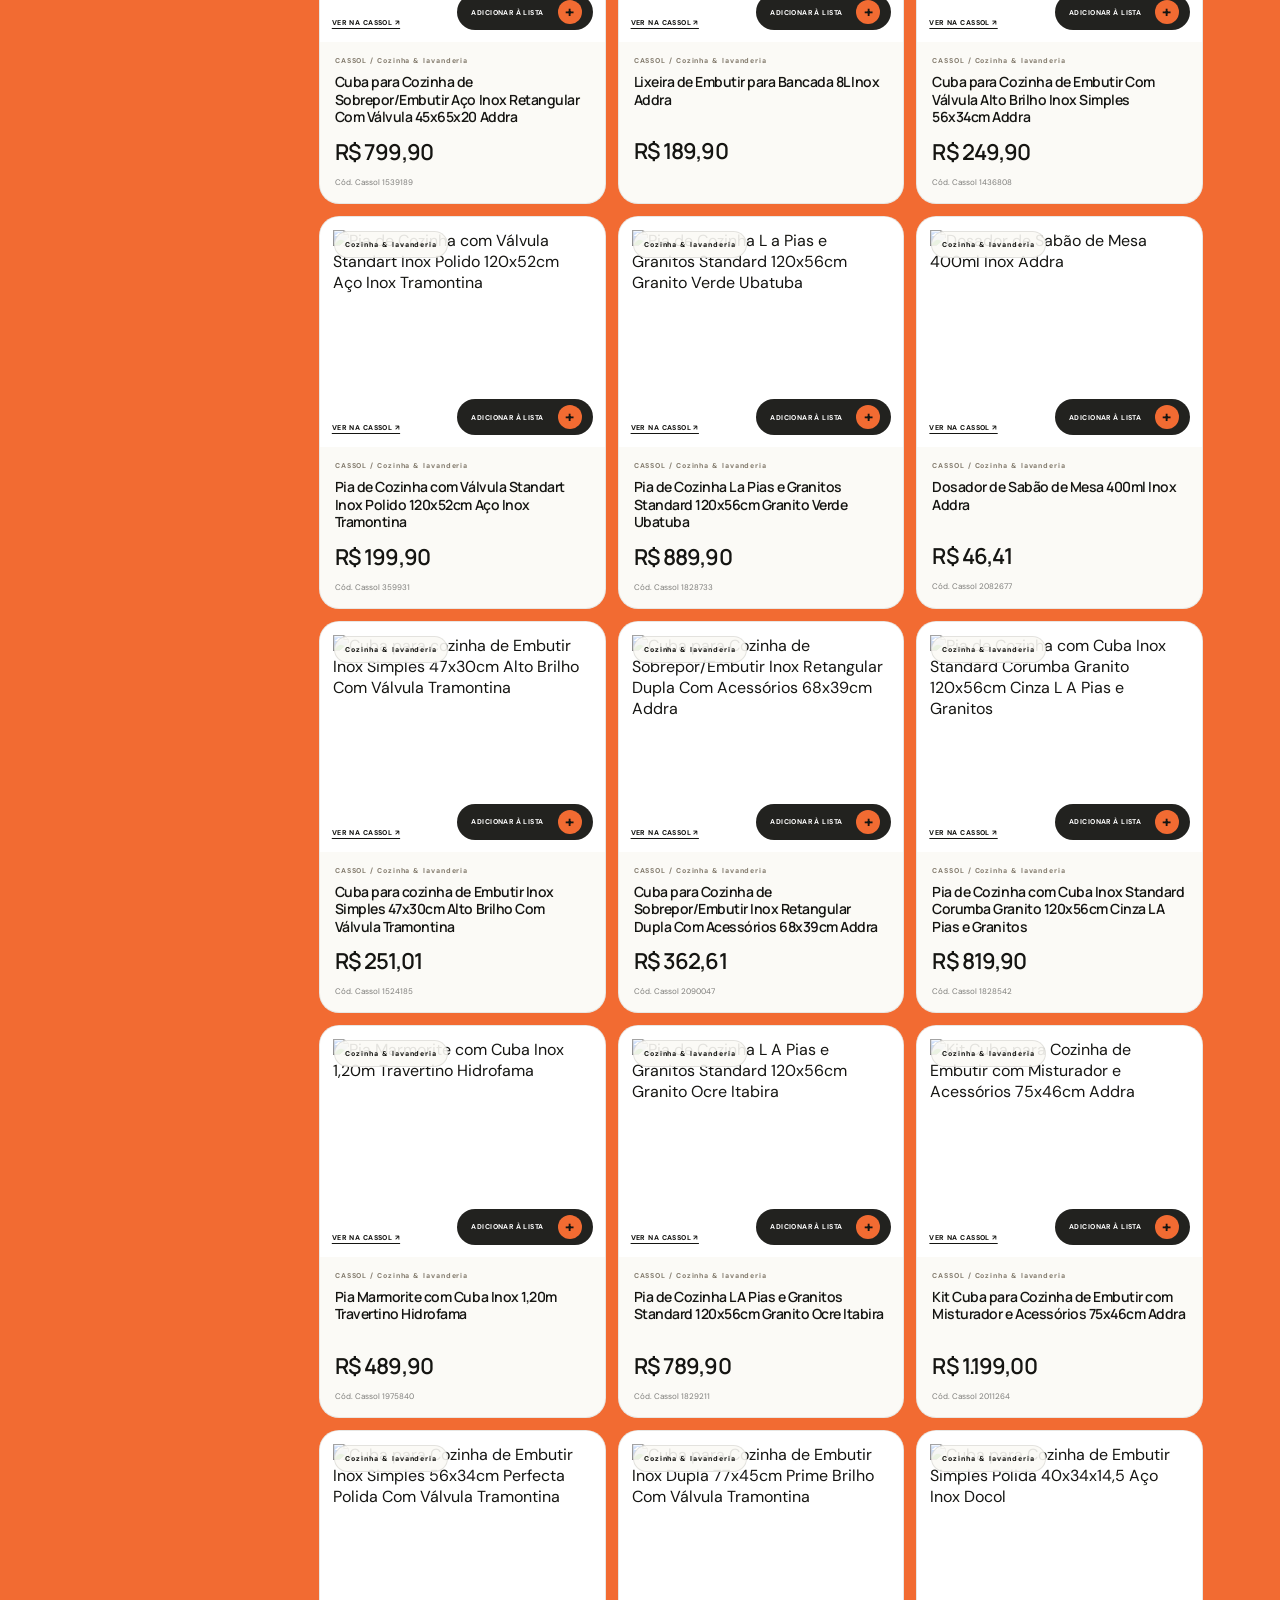
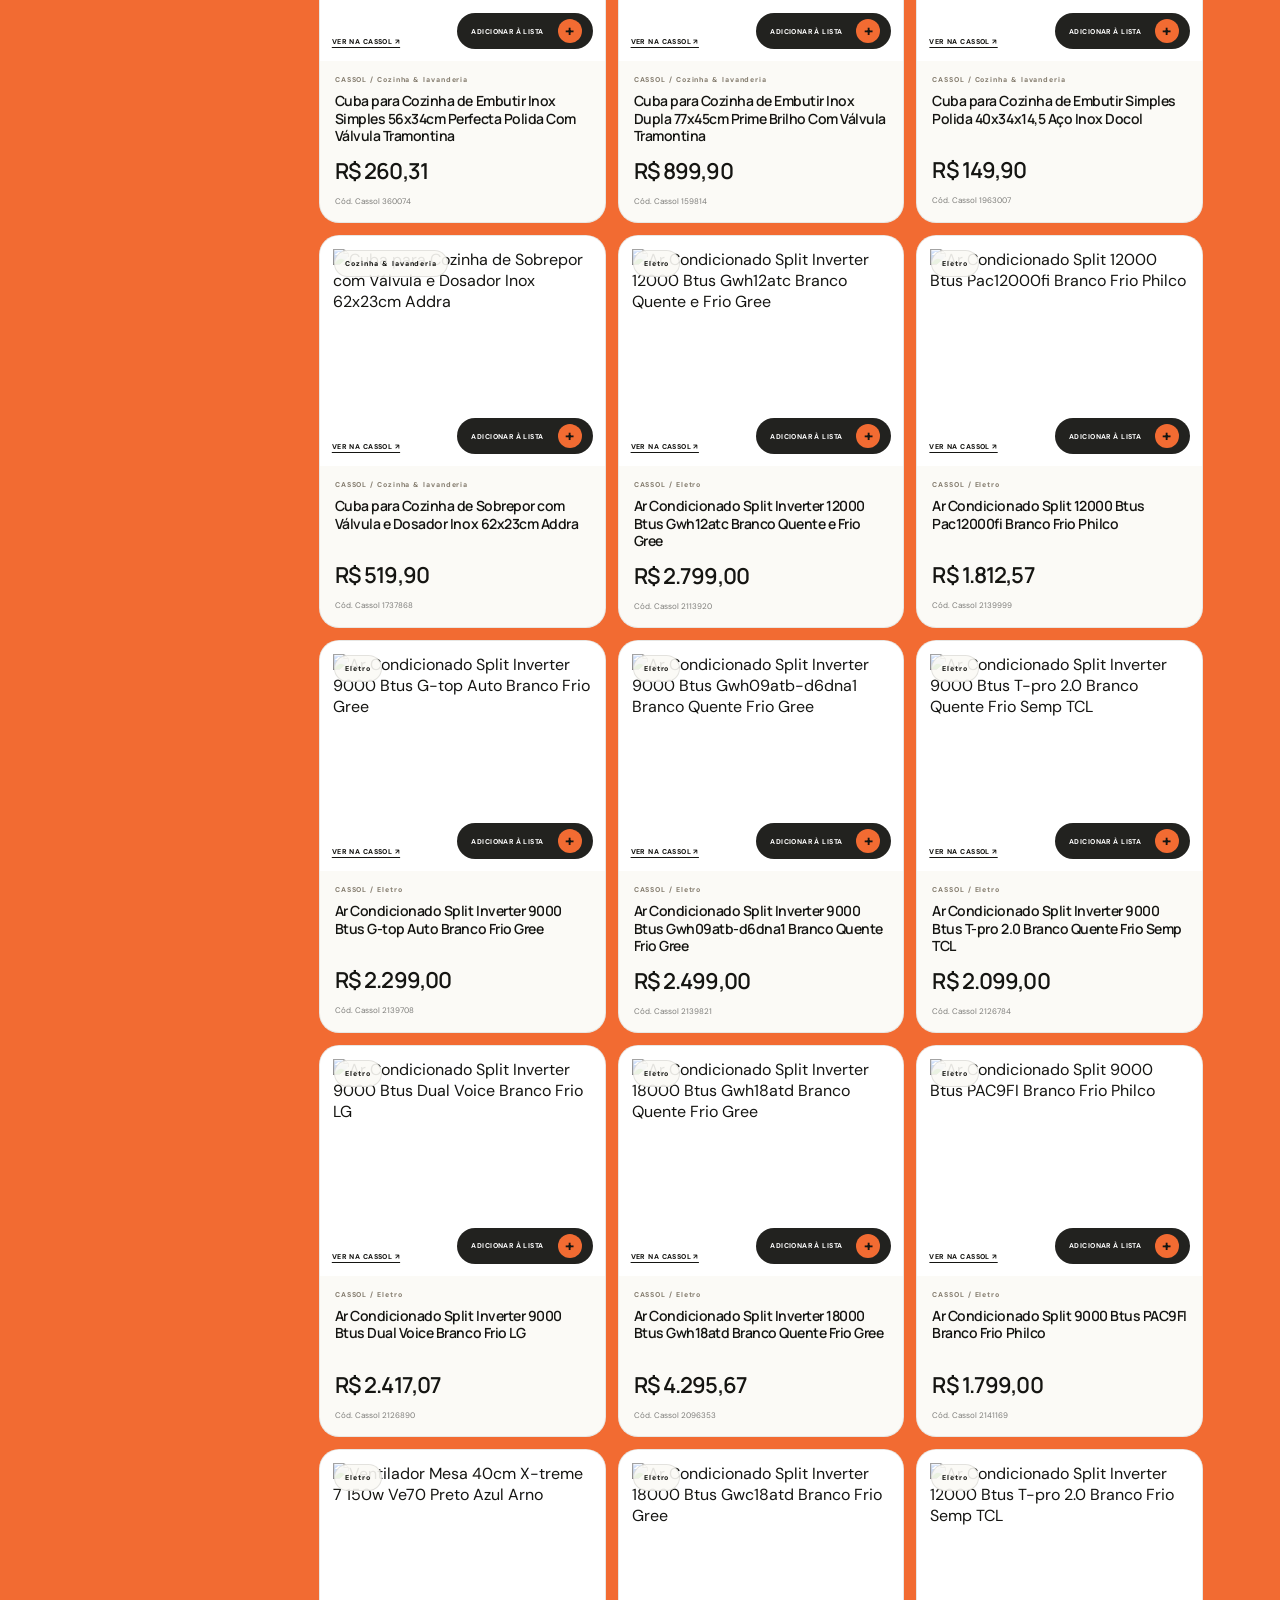
==== commit 90de3f88: "Add Cassol catalog and improve mobile hero layout" ====
--- a/index.html
+++ b/index.html
@@ -33,14 +33,18 @@
         <div class="hero-overlay" aria-hidden="true"></div>
         <div class="hero-grain" aria-hidden="true"></div>
         <div class="hero-content">
-          <p class="eyebrow"><span class="eyebrow-line"></span>Materiais para construção e reforma</p>
-          <h1 id="hero-title">Sua obra.<br /><em>Do seu jeito.</em></h1>
-          <p class="hero-copy">Tudo o que você precisa para sua construção e reforma, você encontra aqui.</p>
-          <div class="hero-actions">
-            <a class="button button-orange" href="#comprar">Explore os materiais <span aria-hidden="true">↗</span></a>
-            <a class="text-link text-link-light" href="#loja">Conheça a Reforme <span aria-hidden="true">↓</span></a>
-          </div>
-          <p class="hero-installment">Parcele suas compras<br /><strong>em até 18 vezes no cartão.</strong></p>
+          <div class="hero-title-group">
+            <p class="eyebrow"><span class="eyebrow-line"></span>Materiais para construção e reforma</p>
+            <h1 id="hero-title">Sua obra.<br /><em>Do seu jeito.</em></h1>
+          </div>
+          <div class="hero-details-group">
+            <p class="hero-copy">Tudo o que você precisa para sua construção e reforma, você encontra aqui.</p>
+            <div class="hero-actions">
+              <a class="button button-orange" href="#comprar">Explore os materiais <span aria-hidden="true">↗</span></a>
+              <a class="text-link text-link-light" href="#loja">Conheça a Reforme <span aria-hidden="true">↓</span></a>
+            </div>
+            <p class="hero-installment">Parcele suas compras<br /><strong>em até 18 vezes no cartão.</strong></p>
+          </div>
         </div>
         <div class="hero-side-note"><span>01</span><span class="side-rule"></span><span>CONSTRUIR<br />É TRANSFORMAR</span></div>
         <div class="hero-material-cards" aria-label="Materiais para sua obra">
@@ -60,75 +64,36 @@
           </div>
           <p>Produtos para tirar o projeto do papel. Monte sua lista e fale com a equipe Reforme.</p>
         </div>
-        <div class="shop-tabs" role="tablist" aria-label="Categorias de produtos">
-          <button class="shop-tab is-active" id="tab-todos" type="button" role="tab" aria-selected="true" aria-controls="product-grid" data-product-filter="todos">Todos</button>
-          <button class="shop-tab" id="tab-revestimentos" type="button" role="tab" aria-selected="false" aria-controls="product-grid" data-product-filter="revestimentos">Revestimentos</button>
-          <button class="shop-tab" id="tab-construcao" type="button" role="tab" aria-selected="false" aria-controls="product-grid" data-product-filter="construcao">Construção</button>
-          <button class="shop-tab" id="tab-ferramentas" type="button" role="tab" aria-selected="false" aria-controls="product-grid" data-product-filter="ferramentas">Ferramentas</button>
-          <button class="shop-tab" id="tab-tintas" type="button" role="tab" aria-selected="false" aria-controls="product-grid" data-product-filter="tintas">Tintas</button>
-          <button class="shop-tab" id="tab-loucas" type="button" role="tab" aria-selected="false" aria-controls="product-grid" data-product-filter="loucas">Louças & metais</button>
-          <button class="shop-tab" id="tab-banheiro" type="button" role="tab" aria-selected="false" aria-controls="product-grid" data-product-filter="banheiro">Banheiro</button>
-        </div>
-        <div class="product-grid" id="product-grid" role="tabpanel" aria-live="polite">
-          <article class="product-card reveal" data-category="construcao">
-            <div class="product-image product-window"><img src="/assets/window-eucalyptus.webp" alt="Janela pantográfica de madeira de eucalipto" loading="lazy" /><span class="product-category">MADEIRA</span><button class="product-add" type="button" aria-pressed="false" data-product="Janela pantográfica eucalipto" data-price="699.00">Adicionar à lista <span aria-hidden="true">+</span></button></div>
-            <div class="product-info"><p class="product-brand">REFORME / ABERTURAS</p><h3>Janela pantográfica eucalipto</h3><div class="product-price"><span>R$</span><strong>699</strong><small>,00</small></div></div>
-          </article>
-          <article class="product-card reveal" data-category="construcao">
-            <div class="product-image product-cement-bag"><img src="https://balaroti.fbitsstatic.net/img/p/cimento-votoran-todas-as-obras-50kg-154494/341017.jpg?h=704&v=202509011440&w=704" alt="Saco individual de cimento Votoran de 50 kg" loading="lazy" /><span class="product-category">VOTORAN</span><button class="product-add" type="button" aria-pressed="false" data-product="Cimento Votoran" data-price="55.90">Adicionar à lista <span aria-hidden="true">+</span></button></div>
-            <div class="product-info"><p class="product-brand">REFORME / ESTRUTURA</p><h3>Cimento Votoran</h3><div class="product-price"><span>R$</span><strong>55</strong><small>,90</small></div></div>
-          </article>
-          <article class="product-card reveal" data-category="tintas">
-            <div class="product-image product-coral"><img src="https://images.tcdn.com.br/img/img_prod/1028926/tinta_coralar_fosca_18lt_coral_16865_1_e46f5eb192fb5bf60649a295b2e4ad3b.jpg" alt="Lata original de tinta Coral Coralar Fosca, 18 litros" loading="lazy" /><span class="product-category">CORAL</span><a class="product-consult" href="https://api.whatsapp.com/send?text=Ol%C3%A1%2C%20Reforme!%20Quero%20consultar%20o%20pre%C3%A7o%20da%20tinta%20Coral%20Coralar%2018%20L." target="_blank" rel="noopener noreferrer">Consultar preço <span aria-hidden="true">↗</span></a></div>
-            <div class="product-info"><p class="product-brand">CORAL / PINTURA</p><h3>Tinta Coral Coralar 18 L</h3><div class="product-price product-price-inquiry"><strong>Sob consulta</strong></div></div>
-          </article>
-          <article class="product-card reveal" data-category="banheiro">
-            <div class="product-image"><img src="https://images.tcdn.com.br/img/img_prod/1111274/ducha_space_power_multitemperatura_127v_5500w_hydra_2147_2_a13a9473fed6c07c53230ed212a18405.png" alt="Ducha Hydra Space Power multitemperaturas, 127 V" loading="lazy" /><span class="product-category">127 V</span><button class="product-add" type="button" aria-pressed="false" data-product="Ducha Space Power 127 V" data-price="99.80">Adicionar à lista <span aria-hidden="true">+</span></button></div>
-            <div class="product-info"><p class="product-brand">REFORME / HIDRÁULICA</p><h3>Ducha Space Power</h3><div class="product-detail">127 V</div><div class="product-price"><span>R$</span><strong>99</strong><small>,80</small></div></div>
-          </article>
-          <article class="product-card reveal" data-category="ferramentas">
-            <div class="product-image"><img src="https://www.cassol.com.br/media/catalog/product/cache/ae23a9b10c9c149bebc298aa7ed9024c/b/6/b60540d8_1297157_3_1.jpg" alt="Pregos de aço para construção em fundo claro" loading="lazy" /><span class="product-category">REAL</span><button class="product-add" type="button" aria-pressed="false" data-product="Prego 17 por 27 Real" data-price="13.90">Adicionar à lista <span aria-hidden="true">+</span></button></div>
-            <div class="product-info"><p class="product-brand">REAL / FIXAÇÃO</p><h3>Prego Real 17×27</h3><div class="product-price"><span>R$</span><strong>13</strong><small>,90</small></div></div>
-          </article>
-          <article class="product-card reveal" data-category="ferramentas">
-            <div class="product-image product-hammer"><img src="https://image.made-in-china.com/202f0j00eilGOQvBrPbd/Hot-Sale-Hand-Tools-American-Type-Claw-Hammer-with-Wood-Handle.webp" alt="Martelo de unha com cabo de madeira" loading="lazy" /><span class="product-category">WONDER</span><a class="product-consult" href="https://api.whatsapp.com/send?text=Ol%C3%A1%2C%20Reforme!%20Quero%20consultar%20o%20pre%C3%A7o%20do%20Martelo%20Wonder." target="_blank" rel="noopener noreferrer">Consultar preço <span aria-hidden="true">↗</span></a></div>
-            <div class="product-info"><p class="product-brand">WONDER / FERRAMENTAS</p><h3>Martelo Wonder</h3><div class="product-price product-price-inquiry"><strong>Sob consulta</strong></div></div>
-          </article>
-          <article class="product-card reveal" data-category="ferramentas">
-            <div class="product-image product-pliers"><img src="https://imgprd.martinsatacado.com.br/catalogoimg/117396/01_117396_01.jpg?v=050920245334%3Bims%3D1000x" alt="Alicate universal Tramontina Master em embalagem original" loading="lazy" /><span class="product-category">TRAMONTINA</span><a class="product-consult" href="https://api.whatsapp.com/send?text=Ol%C3%A1%2C%20Reforme!%20Quero%20consultar%20o%20pre%C3%A7o%20do%20Alicate%20Tramontina." target="_blank" rel="noopener noreferrer">Consultar preço <span aria-hidden="true">↗</span></a></div>
-            <div class="product-info"><p class="product-brand">TRAMONTINA / FERRAMENTAS</p><h3>Alicate Tramontina</h3><div class="product-price product-price-inquiry"><strong>Sob consulta</strong></div></div>
-          </article>
-          <article class="product-card reveal" data-category="ferramentas">
-            <div class="product-image product-screws"><img src="https://industrialassortments.com/cdn/shop/files/WoodScrew_22cc894f-9360-492f-bf63-4ada5a124a22_1200x1200.jpg?v=1712771595" alt="Parafuso de madeira zincado em foto de produto" loading="lazy" /><span class="product-category">RED</span><a class="product-consult" href="https://api.whatsapp.com/send?text=Ol%C3%A1%2C%20Reforme!%20Quero%20consultar%20o%20pre%C3%A7o%20dos%20parafusos%20RED." target="_blank" rel="noopener noreferrer">Consultar preço <span aria-hidden="true">↗</span></a></div>
-            <div class="product-info"><p class="product-brand">RED / FIXAÇÃO</p><h3>Parafuso RED</h3><div class="product-price product-price-inquiry"><strong>Sob consulta</strong></div></div>
-          </article>
-          <article class="product-card reveal" data-category="banheiro">
-            <div class="product-image"><img src="https://lojaacal.vtexassets.com/arquivos/ids/179707-800-auto?aspect=true&height=auto&v=638943394311630000&width=800" alt="Chuveiro elétrico Lorenzetti Advanced Multitemperaturas" loading="lazy" /><span class="product-category">LORENZETTI</span><a class="product-consult" href="https://api.whatsapp.com/send?text=Ol%C3%A1%2C%20Reforme!%20Quero%20consultar%20o%20pre%C3%A7o%20da%20ducha%20Lorenzetti." target="_blank" rel="noopener noreferrer">Consultar preço <span aria-hidden="true">↗</span></a></div>
-            <div class="product-info"><p class="product-brand">LORENZETTI / HIDRÁULICA</p><h3>Ducha Lorenzetti</h3><div class="product-price product-price-inquiry"><strong>Sob consulta</strong></div></div>
-          </article>
-          <article class="product-card reveal" data-category="loucas">
-            <div class="product-image product-toilet"><img src="https://casadexco.fbitsstatic.net/img/p/kit-vaso-sanitario-completo-com-caixa-acoplada-branco-lk-total-clean-deca-158147/344668-1.jpg?h=700&v=202604271748&w=700" alt="Vaso sanitário Deca LK Total Clean" loading="lazy" /><span class="product-category">BANHEIRO</span><a class="product-consult" href="https://api.whatsapp.com/send?text=Ol%C3%A1%2C%20Reforme!%20Quero%20consultar%20o%20pre%C3%A7o%20do%20vaso%20sanit%C3%A1rio." target="_blank" rel="noopener noreferrer">Consultar preço <span aria-hidden="true">↗</span></a></div>
-            <div class="product-info"><p class="product-brand">REFORME / LOUÇAS</p><h3>Vaso sanitário</h3><div class="product-price product-price-inquiry"><strong>Sob consulta</strong></div></div>
-          </article>
-          <article class="product-card reveal" data-category="tintas">
-            <div class="product-image product-putty"><img src="https://product-hub-prd.madeiramadeira.com.br/163020981/images/aeb6d7a1-0923-42d8-aaee-4cc59ebdbd24fbf76240d110950131200x1200.jpg" alt="Lata original de massa corrida Coral" loading="lazy" /><span class="product-category">PINTURA</span><a class="product-consult" href="https://api.whatsapp.com/send?text=Ol%C3%A1%2C%20Reforme!%20Quero%20consultar%20o%20pre%C3%A7o%20da%20massa%20corrida." target="_blank" rel="noopener noreferrer">Consultar preço <span aria-hidden="true">↗</span></a></div>
-            <div class="product-info"><p class="product-brand">REFORME / PREPARAÇÃO</p><h3>Massa corrida</h3><div class="product-price product-price-inquiry"><strong>Sob consulta</strong></div></div>
-          </article>
-          <article class="product-card reveal" data-category="ferramentas">
-            <div class="product-image product-drill"><img src="https://image01.idefix.com/resize/1690/0/product/9647306/wonder-darbeli-li-ion-sarjli-matkap-seti-20v-20ah-50nm-775-m-j0z-wyt02a-18li-6827271046d40.png" alt="Parafusadeira de impacto Wonder 20 V" loading="lazy" /><span class="product-category">WONDER</span><a class="product-consult" href="https://api.whatsapp.com/send?text=Ol%C3%A1%2C%20Reforme!%20Quero%20consultar%20o%20pre%C3%A7o%20da%20parafusadeira%20Wonder." target="_blank" rel="noopener noreferrer">Consultar preço <span aria-hidden="true">↗</span></a></div>
-            <div class="product-info"><p class="product-brand">WONDER / FERRAMENTAS</p><h3>Parafusadeira Wonder</h3><div class="product-price product-price-inquiry"><strong>Sob consulta</strong></div></div>
-          </article>
-          <article class="product-card reveal" data-category="revestimentos">
-            <div class="product-image"><img src="/assets/tiles-floor.webp" alt="Piso de porcelanato para ambientes internos" loading="lazy" /><span class="product-category">ACABAMENTO</span><a class="product-consult" href="https://api.whatsapp.com/send?text=Ol%C3%A1%2C%20Reforme!%20Quero%20consultar%20pisos%20e%20revestimentos." target="_blank" rel="noopener noreferrer">Consultar opções <span aria-hidden="true">↗</span></a></div>
-            <div class="product-info"><p class="product-brand">REFORME / ACABAMENTOS</p><h3>Pisos & revestimentos</h3><div class="product-price product-price-inquiry"><strong>Sob consulta</strong></div></div>
-          </article>
-        </div>
-        <p class="shop-empty" hidden>Nenhum produto nesta seleção por enquanto. <a href="#contato">Fale com a equipe</a> para consultar opções.</p>
+        <div class="shop-catalog">
+          <aside class="shop-sidebar" aria-label="Lista de materiais">
+            <p class="shop-sidebar-title">Materiais</p>
+            <div class="shop-tabs" role="tablist" aria-label="Categorias de produtos">
+              <button class="shop-tab is-active" id="tab-todos" type="button" role="tab" aria-selected="true" aria-controls="product-grid" data-product-filter="todos">Todos <span>160</span></button>
+              <button class="shop-tab" id="tab-revestimentos" type="button" role="tab" aria-selected="false" aria-controls="product-grid" data-product-filter="revestimentos">Pisos & revestimentos <span>20</span></button>
+              <button class="shop-tab" id="tab-construcao" type="button" role="tab" aria-selected="false" aria-controls="product-grid" data-product-filter="construcao">Construção <span>20</span></button>
+              <button class="shop-tab" id="tab-tintas" type="button" role="tab" aria-selected="false" aria-controls="product-grid" data-product-filter="tintas">Tintas <span>20</span></button>
+              <button class="shop-tab" id="tab-banheiro" type="button" role="tab" aria-selected="false" aria-controls="product-grid" data-product-filter="banheiro">Banheiros <span>20</span></button>
+              <button class="shop-tab" id="tab-cozinha" type="button" role="tab" aria-selected="false" aria-controls="product-grid" data-product-filter="cozinha">Cozinha & lavanderia <span>20</span></button>
+              <button class="shop-tab" id="tab-eletro" type="button" role="tab" aria-selected="false" aria-controls="product-grid" data-product-filter="eletro">Eletro <span>20</span></button>
+              <button class="shop-tab" id="tab-climatizacao" type="button" role="tab" aria-selected="false" aria-controls="product-grid" data-product-filter="climatizacao">Climatização <span>20</span></button>
+              <button class="shop-tab" id="tab-ferramentas" type="button" role="tab" aria-selected="false" aria-controls="product-grid" data-product-filter="ferramentas">Ferramentas <span>20</span></button>
+            </div>
+            <p class="shop-sidebar-note">8 categorias<br />20 produtos em cada</p>
+          </aside>
+          <div class="shop-main">
+            <div class="shop-tools">
+              <label class="shop-search"><span class="sr-only">Buscar produtos</span><input id="product-search" type="search" placeholder="Buscar produto, marca ou medida" autocomplete="off" /><span aria-hidden="true">⌕</span></label>
+              <span class="shop-result-count" id="product-count">160 produtos</span>
+            </div>
+            <div class="product-grid" id="product-grid" role="tabpanel" aria-live="polite"></div>
+          </div>
+        </div>
+        <p class="shop-empty" hidden>Nenhum produto nesta seleção. Tente outro termo ou <a href="#contato">fale com a equipe</a>.</p>
         <div class="shop-cart" id="lista-de-compras" hidden aria-live="polite">
           <div><strong class="cart-count">0 produtos na lista</strong><span class="cart-total">Subtotal estimado: R$ 0,00</span></div>
           <a class="button button-dark cart-whatsapp" href="#contato">Continuar pelo WhatsApp <span aria-hidden="true">↗</span></a>
         </div>
-        <p class="shop-footnote">Valores definidos para a vitrine: janela, cimento, ducha Space Power e prego 17×27. Consulte a equipe para os demais produtos e condições.</p>
+        <p class="shop-footnote">Produtos, imagens e preços consultados na Cassol em 08/10/2026. Preços e disponibilidade podem mudar conforme a região e o estoque. Os links dos produtos abrem a página correspondente da Cassol em uma nova aba.</p>
       </section>
 
       <section class="collection-feature section-pad" id="colecoes" aria-labelledby="collection-title">
--- a/styles.css
+++ b/styles.css
@@ -371,3 +371,170 @@
 .category-tools:hover .category-photo{transform:scale(1.035);filter:none}
 @media(max-width:900px){.hero-material-card{width:151px;min-height:78px}}
 @media(max-width:640px){.hero-material-card{width:calc((100vw - 42px)/3);min-height:66px;padding:5px;gap:5px}.hero-material-card small{font-size:5px;letter-spacing:.035em}.hero-material-card strong{font-size:8px}.hero-material-card em{font-size:8px}.hero-material-card img{width:34px;height:42px}.category-tools .category-photo{object-fit:cover;transform:none}.category-tools:hover .category-photo{transform:scale(1.02)}}
+
+
+/* Hero mobile: foto visível desde o primeiro enquadramento e conteúdo mais equilibrado */
+@media(max-width:640px){
+  .hero{height:auto;min-height:max(820px,100svh);max-height:none;padding:96px 22px 174px;align-items:flex-start}
+  .hero-store-photo{inset:0 0 auto;height:72%;background-size:auto 100%;background-position:66% top;opacity:.98;-webkit-mask-image:linear-gradient(180deg,#000 0%,#000 54%,rgba(0,0,0,.82) 72%,transparent 100%);mask-image:linear-gradient(180deg,#000 0%,#000 54%,rgba(0,0,0,.82) 72%,transparent 100%)}
+  .hero-overlay{background:linear-gradient(90deg,rgba(16,16,14,.9) 0%,rgba(16,16,14,.69) 42%,rgba(16,16,14,.2) 100%),linear-gradient(180deg,rgba(16,16,14,.18) 0%,transparent 42%,rgba(16,16,14,.48) 76%,rgba(16,16,14,.78) 100%)}
+  .hero-content{align-self:flex-start;margin:8px 0 0;max-width:min(100%,350px)}
+  .hero .eyebrow{max-width:270px;font-size:8px;letter-spacing:.14em}
+  .hero h1{font-size:clamp(58px,15.5vw,76px);line-height:.9}
+  .hero-copy{max-width:270px;margin-top:16px;font-size:12px;line-height:1.6}
+  .hero-actions{align-items:flex-start;gap:15px;margin-top:21px}
+  .hero-actions .button{min-height:46px;padding-inline:15px;font-size:9px}
+  .hero-actions .text-link{font-size:9px}
+  .hero-installment{max-width:285px;margin-top:22px;font-size:clamp(17px,4.8vw,19px);line-height:1.24;text-align:left}
+  .hero-material-cards{right:14px;bottom:28px;left:14px;justify-content:stretch;gap:6px}
+  .hero-material-card{width:calc((100vw - 40px)/3);min-height:68px;padding:5px;gap:4px}
+  .hero-material-card img{width:31px;height:38px}
+  .hero-material-card small{font-size:5px;letter-spacing:.025em}
+  .hero-material-card strong{font-size:7.5px}
+  .hero-material-card em{font-size:7.5px}
+  .hero-material-card>b{font-size:10px}
+}
+@media(max-width:380px){
+  .hero{min-height:800px;padding-inline:18px}
+  .hero h1{font-size:58px}
+  .hero-material-cards{right:10px;left:10px;gap:4px}
+  .hero-material-card{width:calc((100vw - 28px)/3);gap:3px;padding:4px}
+  .hero-material-card img{width:27px;height:34px}
+  .hero-material-card strong,.hero-material-card em{font-size:7px}
+}
+
+
+/* Hero mobile em proporção de stories, com áreas livres para títulos e ofertas */
+.hero-title-group,.hero-details-group{display:contents}
+@media(max-width:640px){
+  .hero{height:max(820px,100svh);min-height:820px;max-height:none;padding:0 20px;display:block}
+  .hero-store-photo{inset:0;height:100%;background-image:url('/assets/hero-company-team-mobile.webp');background-color:#151512;background-size:100% auto;background-position:center top;background-repeat:no-repeat;opacity:1;-webkit-mask-image:none;mask-image:none}
+  .hero-overlay{background:linear-gradient(180deg,rgba(16,16,14,.12) 0%,rgba(16,16,14,.04) 32%,rgba(16,16,14,.12) 62%,rgba(16,16,14,.55) 100%)}
+  .hero-content{position:absolute;top:86px;right:20px;bottom:158px;left:20px;width:auto;max-width:none;margin:0;z-index:6}
+  .hero-title-group,.hero-details-group{display:block;position:absolute;left:0;right:0}
+  .hero-title-group{top:0}
+  .hero .eyebrow{max-width:270px;margin-bottom:9px;font-size:8px;letter-spacing:.13em}
+  .hero h1{font-size:clamp(54px,14.5vw,66px);line-height:.9}
+  .hero-details-group{bottom:0}
+  .hero-copy{max-width:270px;margin:0 0 13px;font-size:11px;line-height:1.55;color:rgba(255,255,255,.86)}
+  .hero-actions{display:flex;flex-direction:row;align-items:center;gap:12px;margin:0}
+  .hero-actions .button{min-height:44px;padding-inline:13px;font-size:8px;gap:10px}
+  .hero-actions .text-link{font-size:8px;white-space:nowrap}
+  .hero-installment{display:block;position:static;max-width:270px;margin:16px 0 0;font-size:16px;line-height:1.2;text-align:left}
+  .hero-side-note,.hero-photo-caption{display:none}
+  .hero-material-cards{right:14px;bottom:24px;left:14px;justify-content:stretch;gap:5px}
+  .hero-material-card{width:calc((100vw - 38px)/3);min-height:66px;padding:5px;gap:4px}
+  .hero-material-card img{width:30px;height:36px}
+  .hero-material-card small{font-size:5px;letter-spacing:.025em}
+  .hero-material-card strong,.hero-material-card em{font-size:7.5px}
+  .hero-material-card>b{font-size:10px}
+}
+@media(max-width:380px){
+  .hero{min-height:800px}
+  .hero-content{top:82px;bottom:158px}
+  .hero h1{font-size:54px}
+  .hero-actions{gap:8px}
+  .hero-actions .button{padding-inline:11px;font-size:7.5px}
+  .hero-actions .text-link{font-size:7.5px}
+  .hero-material-cards{right:10px;left:10px;gap:4px}
+  .hero-material-card{width:calc((100vw - 28px)/3);gap:3px;padding:4px}
+  .hero-material-card img{width:27px;height:34px}
+  .hero-material-card strong,.hero-material-card em{font-size:7px}
+}
+
+
+/* Hero mobile story: proporção 9:16, foto completa com margem e zonas de texto */
+@media(max-width:640px){
+  .hero{height:auto;min-height:0;max-height:none;aspect-ratio:9/16;padding:0 20px;display:block;overflow:hidden}
+  .hero-store-photo{top:10%;right:5%;bottom:0;left:5%;width:auto;height:90%;background-image:url('/assets/hero-company-team-mobile.webp');background-color:transparent;background-size:auto 100%;background-position:center bottom;background-repeat:no-repeat;opacity:1;-webkit-mask-image:none;mask-image:none}
+  .hero-overlay{background:linear-gradient(180deg,rgba(16,16,14,.32) 0%,rgba(16,16,14,.12) 34%,rgba(16,16,14,.08) 72%,rgba(16,16,14,.48) 100%)}
+  .hero-content{position:absolute;top:72px;right:20px;bottom:106px;left:20px;width:auto;max-width:none;margin:0;z-index:6}
+  .hero-title-group,.hero-details-group{display:block;position:absolute;left:0;right:0}
+  .hero-title-group{top:0}
+  .hero .eyebrow{max-width:270px;margin-bottom:7px;font-size:8px;letter-spacing:.13em}
+  .hero h1{font-size:clamp(43px,13vw,54px);line-height:.9}
+  .hero-details-group{bottom:0}
+  .hero-copy{max-width:270px;margin:0 0 12px;font-size:11px;line-height:1.5;color:rgba(255,255,255,.9)}
+  .hero-actions{display:flex;flex-direction:row;align-items:center;gap:10px;margin:0}
+  .hero-actions .button{min-height:43px;padding-inline:12px;font-size:8px;gap:9px}
+  .hero-actions .text-link{font-size:8px;white-space:nowrap}
+  .hero-installment{display:block;position:static;max-width:270px;margin:14px 0 0;font-size:15px;line-height:1.2;text-align:left}
+  .hero-side-note,.hero-photo-caption{display:none}
+  .hero-material-cards{right:10px;bottom:12px;left:10px;justify-content:stretch;gap:5px}
+  .hero-material-card{width:calc((100vw - 30px)/3);min-height:64px;padding:5px;gap:4px}
+  .hero-material-card img{width:29px;height:35px}
+  .hero-material-card small{font-size:5px;letter-spacing:.025em}
+  .hero-material-card strong,.hero-material-card em{font-size:7.5px}
+  .hero-material-card>b{font-size:10px}
+}
+@media(max-width:380px){
+  .hero{min-height:0;aspect-ratio:9/16}
+  .hero-content{top:68px;bottom:102px}
+  .hero h1{font-size:clamp(41px,13.2vw,48px)}
+  .hero-actions{gap:7px}
+  .hero-actions .button{padding-inline:10px;font-size:7.5px}
+  .hero-actions .text-link{font-size:7px}
+  .hero-material-cards{right:8px;left:8px;gap:4px}
+  .hero-material-card{width:calc((100vw - 24px)/3);gap:3px;padding:4px}
+  .hero-material-card img{width:26px;height:32px}
+  .hero-material-card strong,.hero-material-card em{font-size:7px}
+}
+/* Catálogo Reforme com departamentos à esquerda e produtos Cassol à direita */
+.shop-catalog{display:grid;grid-template-columns:218px minmax(0,1fr);gap:24px;align-items:start}
+.shop-sidebar{position:sticky;top:20px;padding:19px 14px;border:1px solid rgba(21,21,18,.12);border-radius:18px;background:rgba(255,250,244,.42)}
+.shop-sidebar-title{margin:0 0 12px;padding:0 8px;color:var(--ink);font-size:10px;font-weight:800;letter-spacing:.15em;text-transform:uppercase}
+.shop-sidebar .shop-tabs{display:flex;flex-direction:column;gap:4px;overflow:visible;margin:0;padding:0}
+.shop-sidebar .shop-tab{width:100%;display:flex;align-items:center;justify-content:space-between;gap:10px;min-height:43px;padding:0 11px;border-color:transparent;border-radius:10px;background:transparent;color:var(--ink);font-size:10px;text-align:left}
+.shop-sidebar .shop-tab:hover{transform:none;border-color:rgba(21,21,18,.12);background:rgba(255,255,255,.56)}
+.shop-sidebar .shop-tab.is-active{background:var(--ink);color:#fff}
+.shop-sidebar .shop-tab span{display:grid;min-width:25px;height:22px;place-items:center;border-radius:99px;background:rgba(21,21,18,.08);font-size:8px;font-weight:700}
+.shop-sidebar .shop-tab.is-active span{background:var(--orange);color:var(--ink)}
+.shop-sidebar-note{margin:17px 8px 0;padding-top:13px;border-top:1px solid rgba(21,21,18,.12);color:rgba(21,21,18,.62);font-size:9px;line-height:1.7}
+.shop-main{min-width:0}
+.shop-tools{display:flex;align-items:center;justify-content:space-between;gap:16px;margin:0 0 15px}
+.shop-search{display:flex;align-items:center;gap:8px;width:min(360px,100%);min-height:42px;padding:0 13px;border:1px solid rgba(21,21,18,.17);border-radius:99px;background:rgba(255,255,255,.72);color:var(--ink)}
+.shop-search input{width:100%;min-width:0;border:0;outline:0;background:transparent;color:var(--ink);font:500 11px 'DM Sans',sans-serif}
+.shop-search input::placeholder{color:rgba(21,21,18,.53)}
+.shop-search>span:last-child{font-size:22px;line-height:1}
+.shop-result-count{color:rgba(21,21,18,.66);font-size:10px;font-weight:700;white-space:nowrap}
+#product-grid{grid-template-columns:repeat(3,minmax(0,1fr));gap:12px}
+#product-grid .product-image{height:clamp(180px,18vw,235px);background:#fff}
+#product-grid .product-image img{padding:13px;object-fit:contain}
+#product-grid .product-info{padding:14px 15px 16px}
+#product-grid .product-brand{margin:0 0 8px;color:#837b6d;font-size:7px;letter-spacing:.13em}
+#product-grid .product-info h3{display:-webkit-box;min-height:52px;overflow:hidden;margin:0 0 9px;-webkit-box-orient:vertical;-webkit-line-clamp:3;font-size:14px;line-height:1.25}
+#product-grid .product-price{display:flex;align-items:center;min-height:34px;color:var(--ink)}
+#product-grid .product-price strong{font-size:22px;letter-spacing:-.04em}
+#product-grid .product-code{margin:8px 0 0;color:rgba(21,21,18,.54);font-size:8px}
+#product-grid .product-visit{position:absolute;z-index:2;bottom:15px;left:12px;color:var(--ink);font-size:7px;font-weight:800;letter-spacing:.06em;text-decoration:underline;text-underline-offset:3px;text-transform:uppercase}
+#product-grid .product-add{z-index:3;min-height:36px;font-size:7px}
+#product-grid .product-image-link{display:grid;width:100%;height:100%;place-items:center}
+#product-grid .product-card[hidden]{display:none!important}
+.shop-footnote{margin-top:18px;padding-top:13px;border-top:1px solid rgba(21,21,18,.12);font-size:10px;line-height:1.7}
+@media(max-width:1080px){.shop-catalog{grid-template-columns:190px minmax(0,1fr);gap:17px}#product-grid{grid-template-columns:repeat(2,minmax(0,1fr))}#product-grid .product-image{height:clamp(200px,31vw,290px)}}
+@media(max-width:640px){
+ .shop-catalog{display:block}
+ .shop-sidebar{position:static;margin-bottom:16px;padding:12px;border-radius:14px}
+ .shop-sidebar-title{margin-bottom:8px}
+ .shop-sidebar .shop-tabs{flex-direction:row;overflow-x:auto;gap:6px;padding:0 0 4px;scrollbar-width:thin}
+ .shop-sidebar .shop-tab{width:auto;flex:none;min-height:36px;padding:0 11px;border:1px solid rgba(21,21,18,.13);border-radius:99px;font-size:9px}
+ .shop-sidebar .shop-tab span{min-width:20px;height:19px;font-size:7px}
+ .shop-sidebar-note{display:none}
+ .shop-tools{align-items:center;gap:9px;margin-bottom:12px}
+ .shop-search{min-height:39px;padding-inline:11px}
+ .shop-search input{font-size:10px}
+ .shop-result-count{font-size:8px}
+ #product-grid{grid-template-columns:repeat(2,minmax(0,1fr));gap:8px}
+ #product-grid .product-card{border-radius:13px}
+ #product-grid .product-image{height:clamp(142px,45vw,190px)}
+ #product-grid .product-image img{padding:8px}
+ #product-grid .product-info{padding:11px 10px 12px}
+ #product-grid .product-brand{font-size:6px}
+ #product-grid .product-info h3{min-height:48px;font-size:11px}
+ #product-grid .product-price strong{font-size:18px}
+ #product-grid .product-code{font-size:7px}
+ #product-grid .product-visit{bottom:11px;left:7px;font-size:6px}
+ #product-grid .product-add{right:6px;bottom:7px;min-height:31px;gap:5px;padding:0 5px 0 7px;font-size:5.5px}
+ #product-grid .product-add span{width:20px;height:20px}
+ .shop-footnote{font-size:9px}
+}
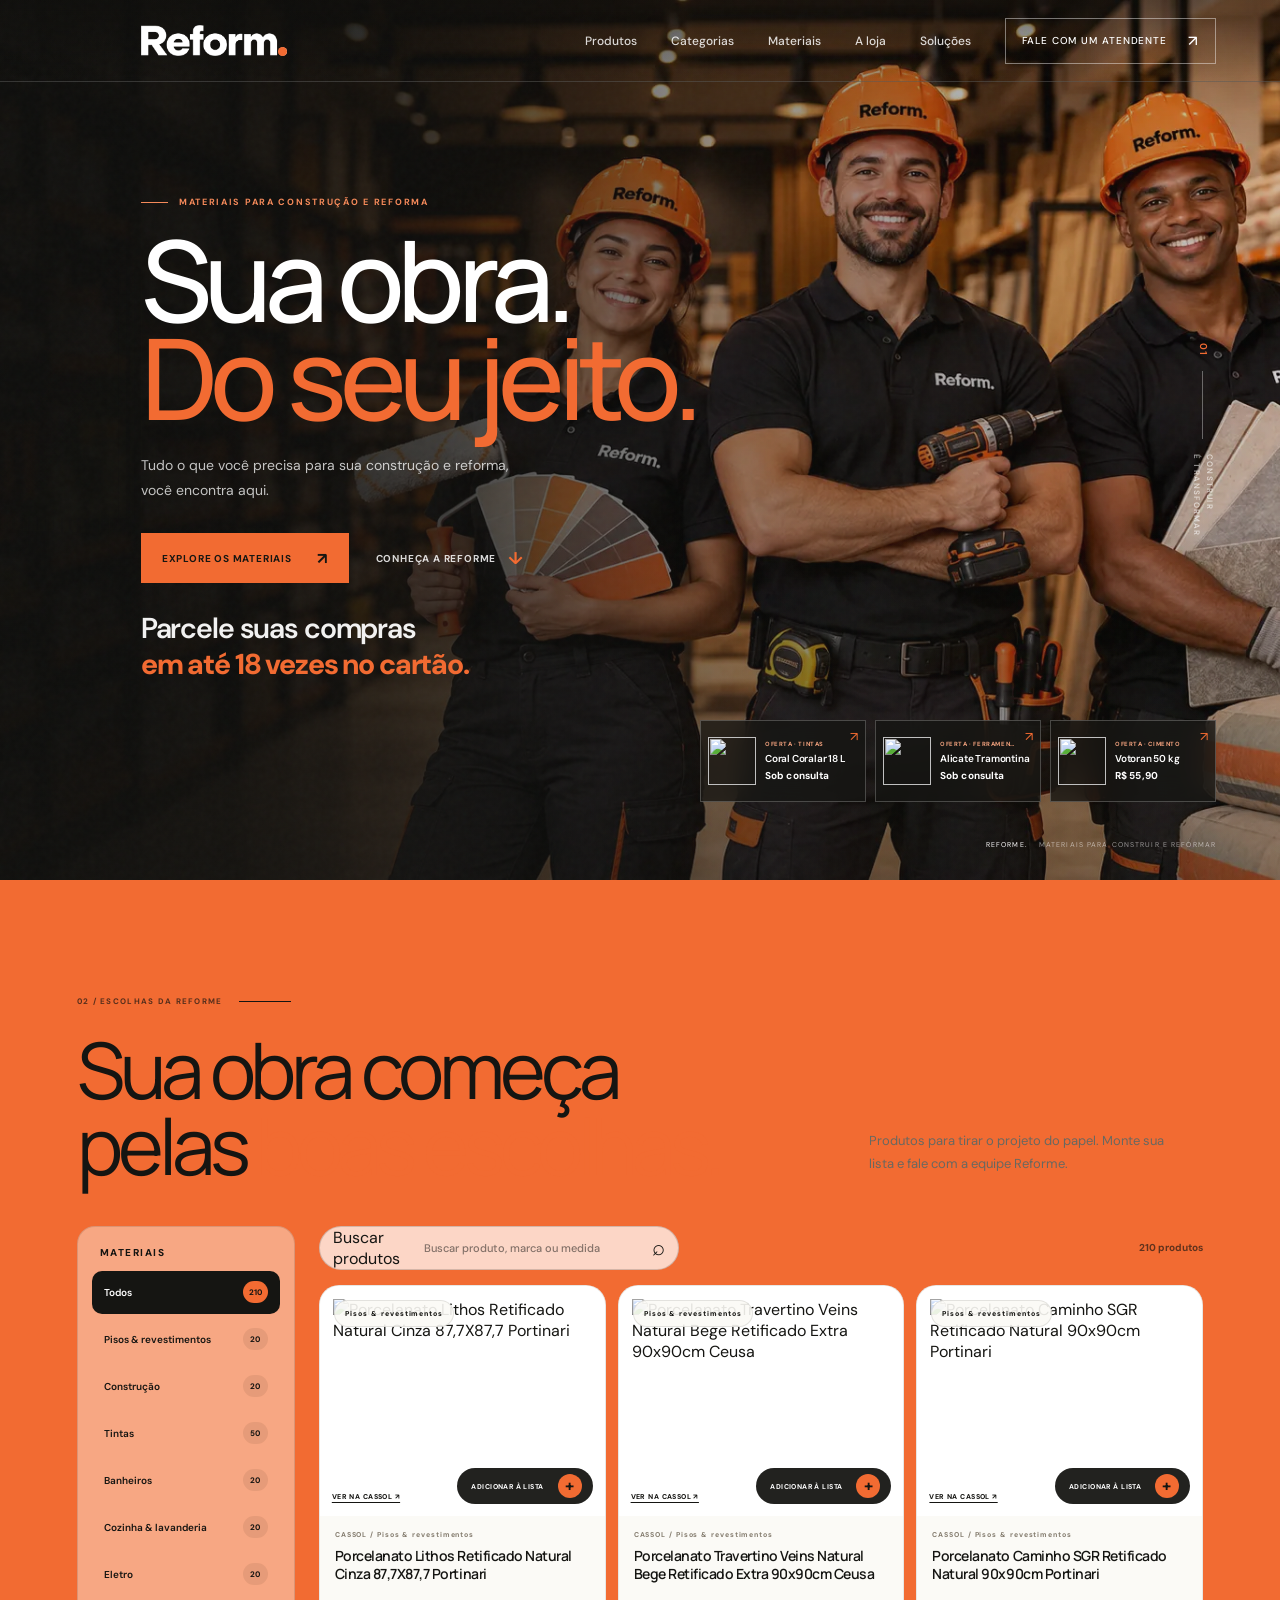
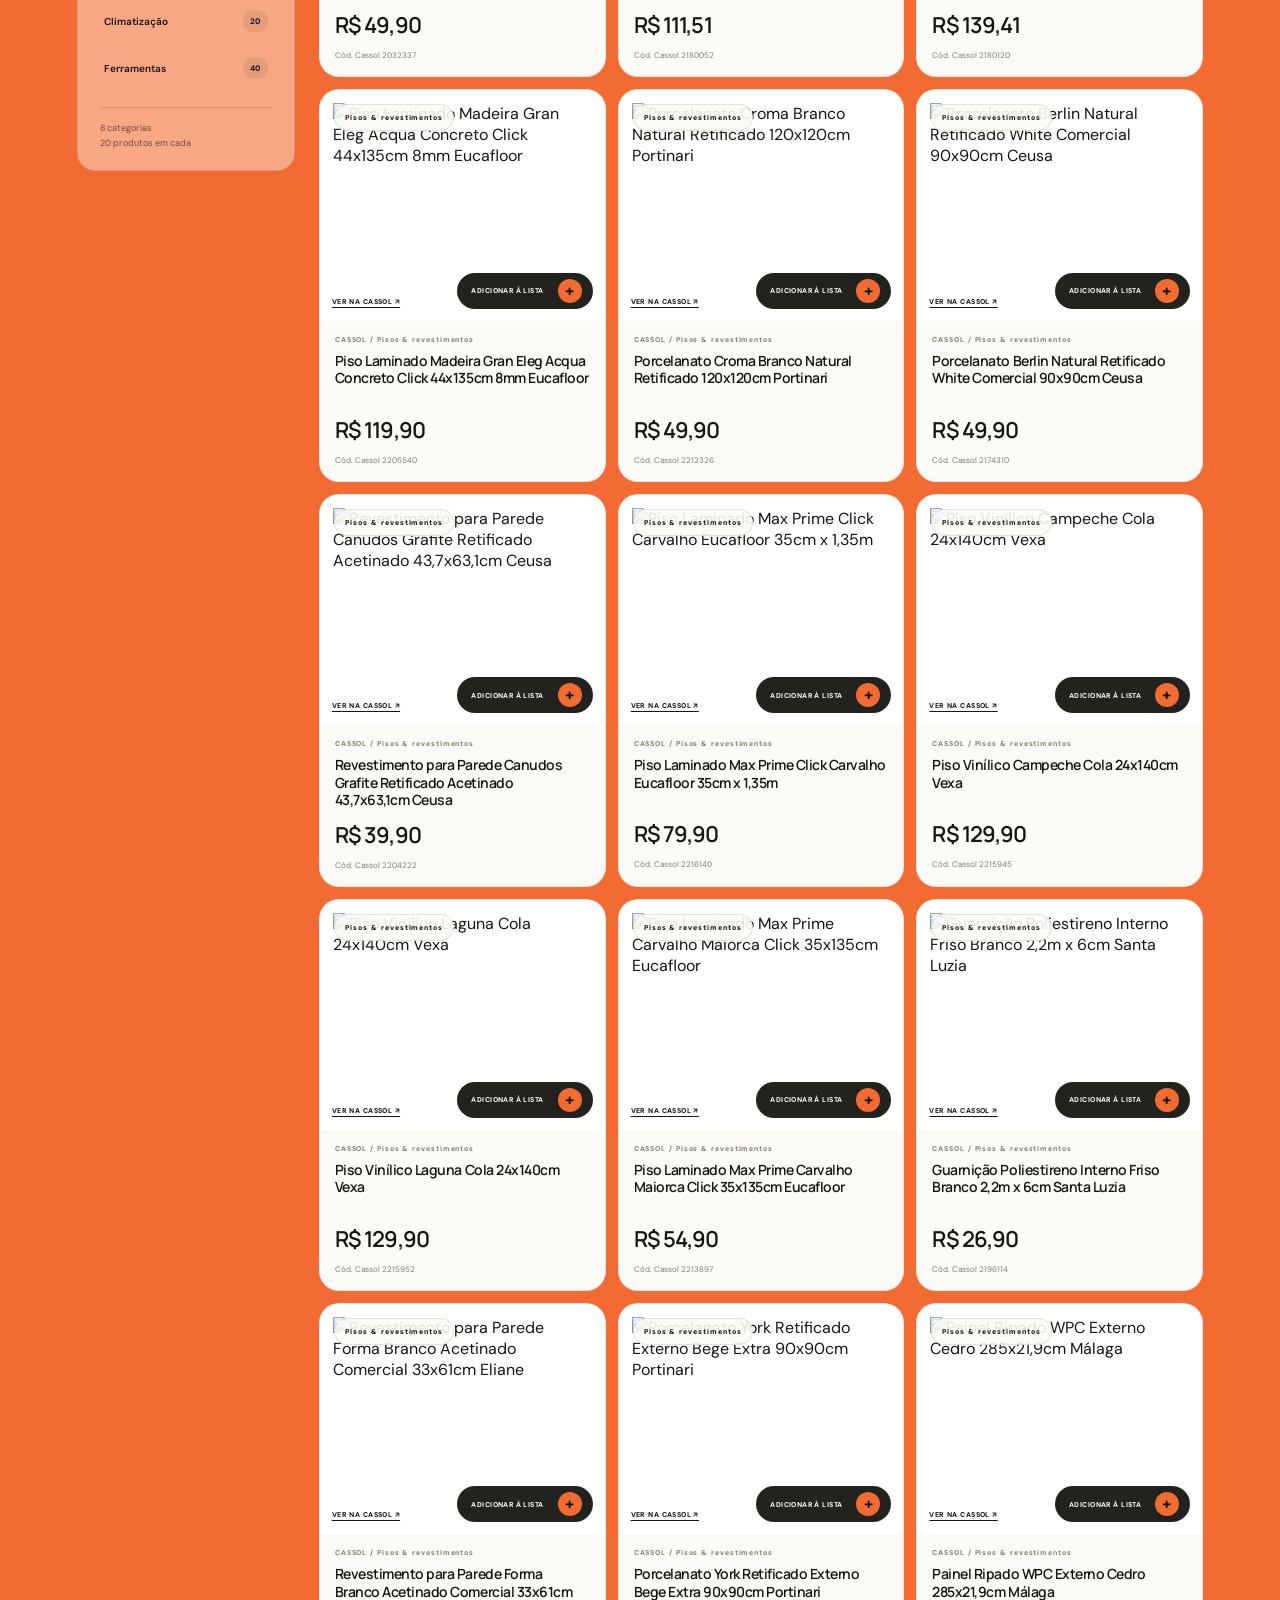
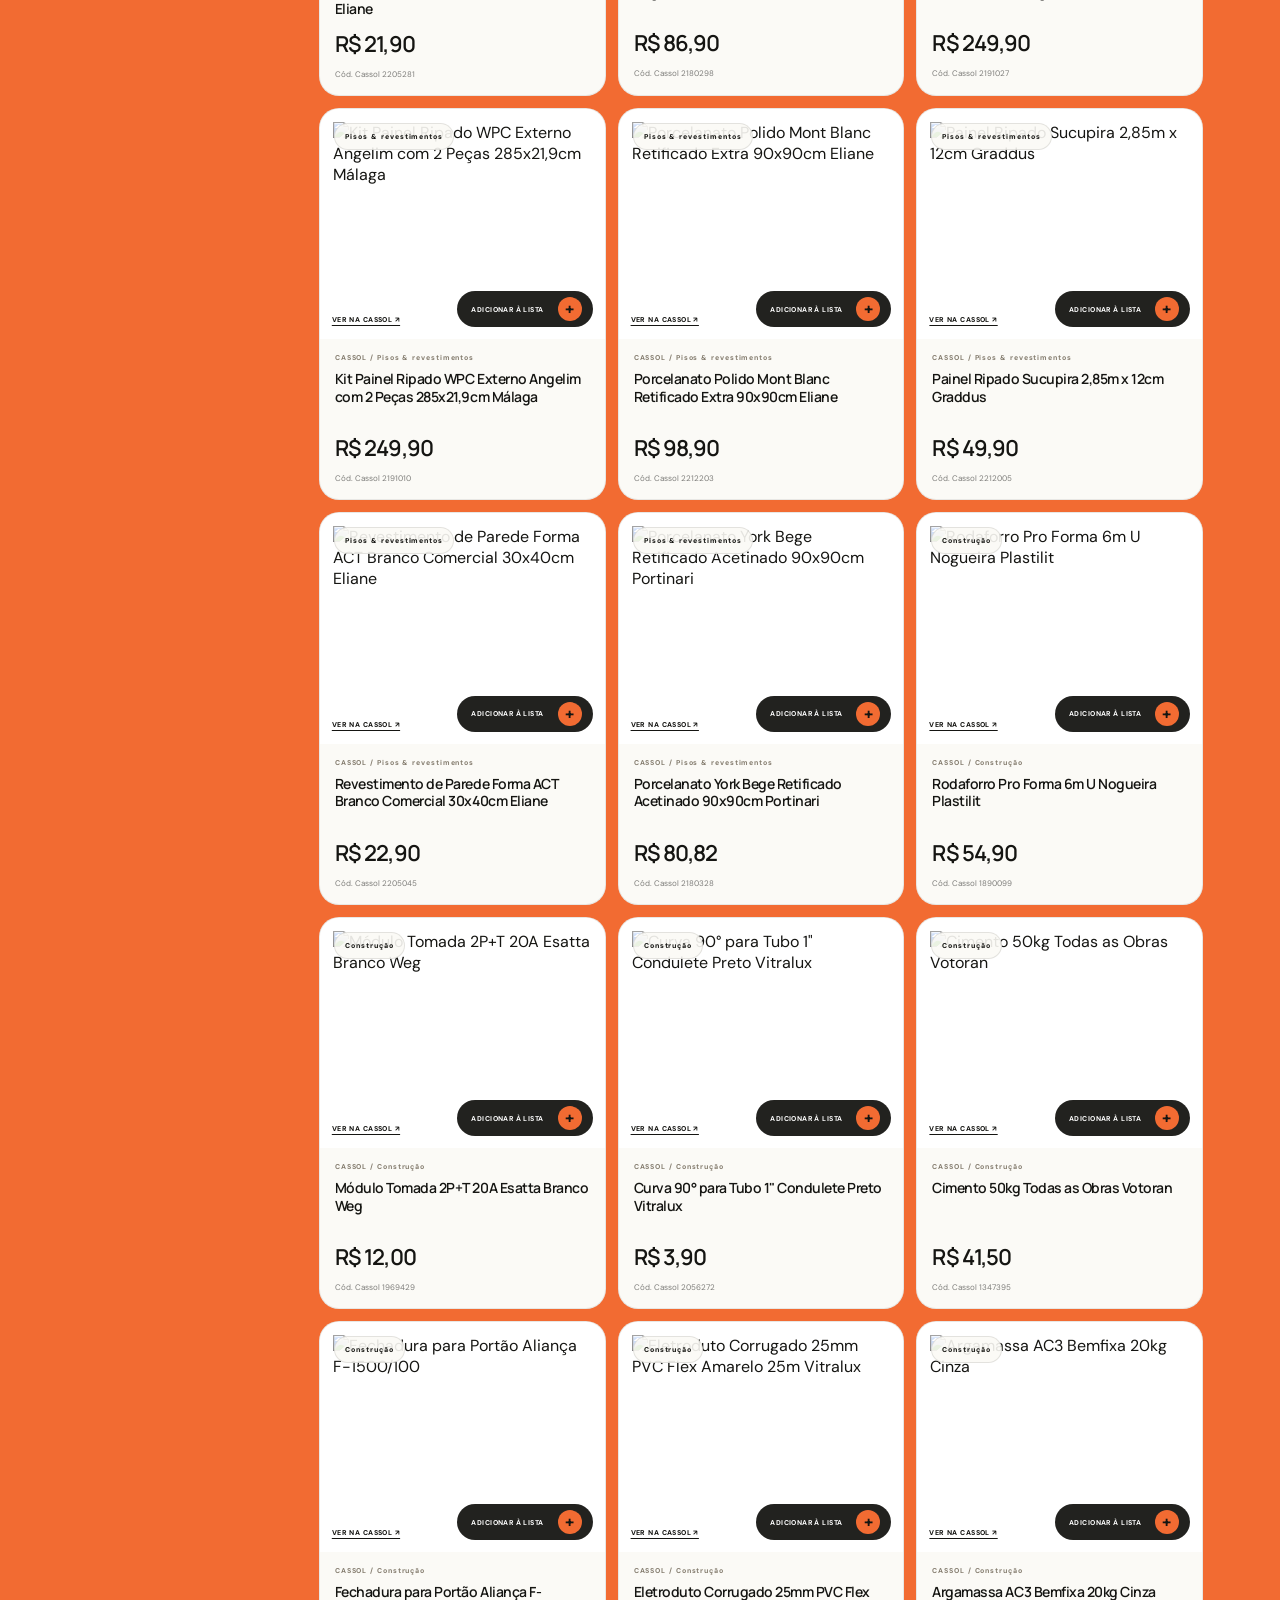
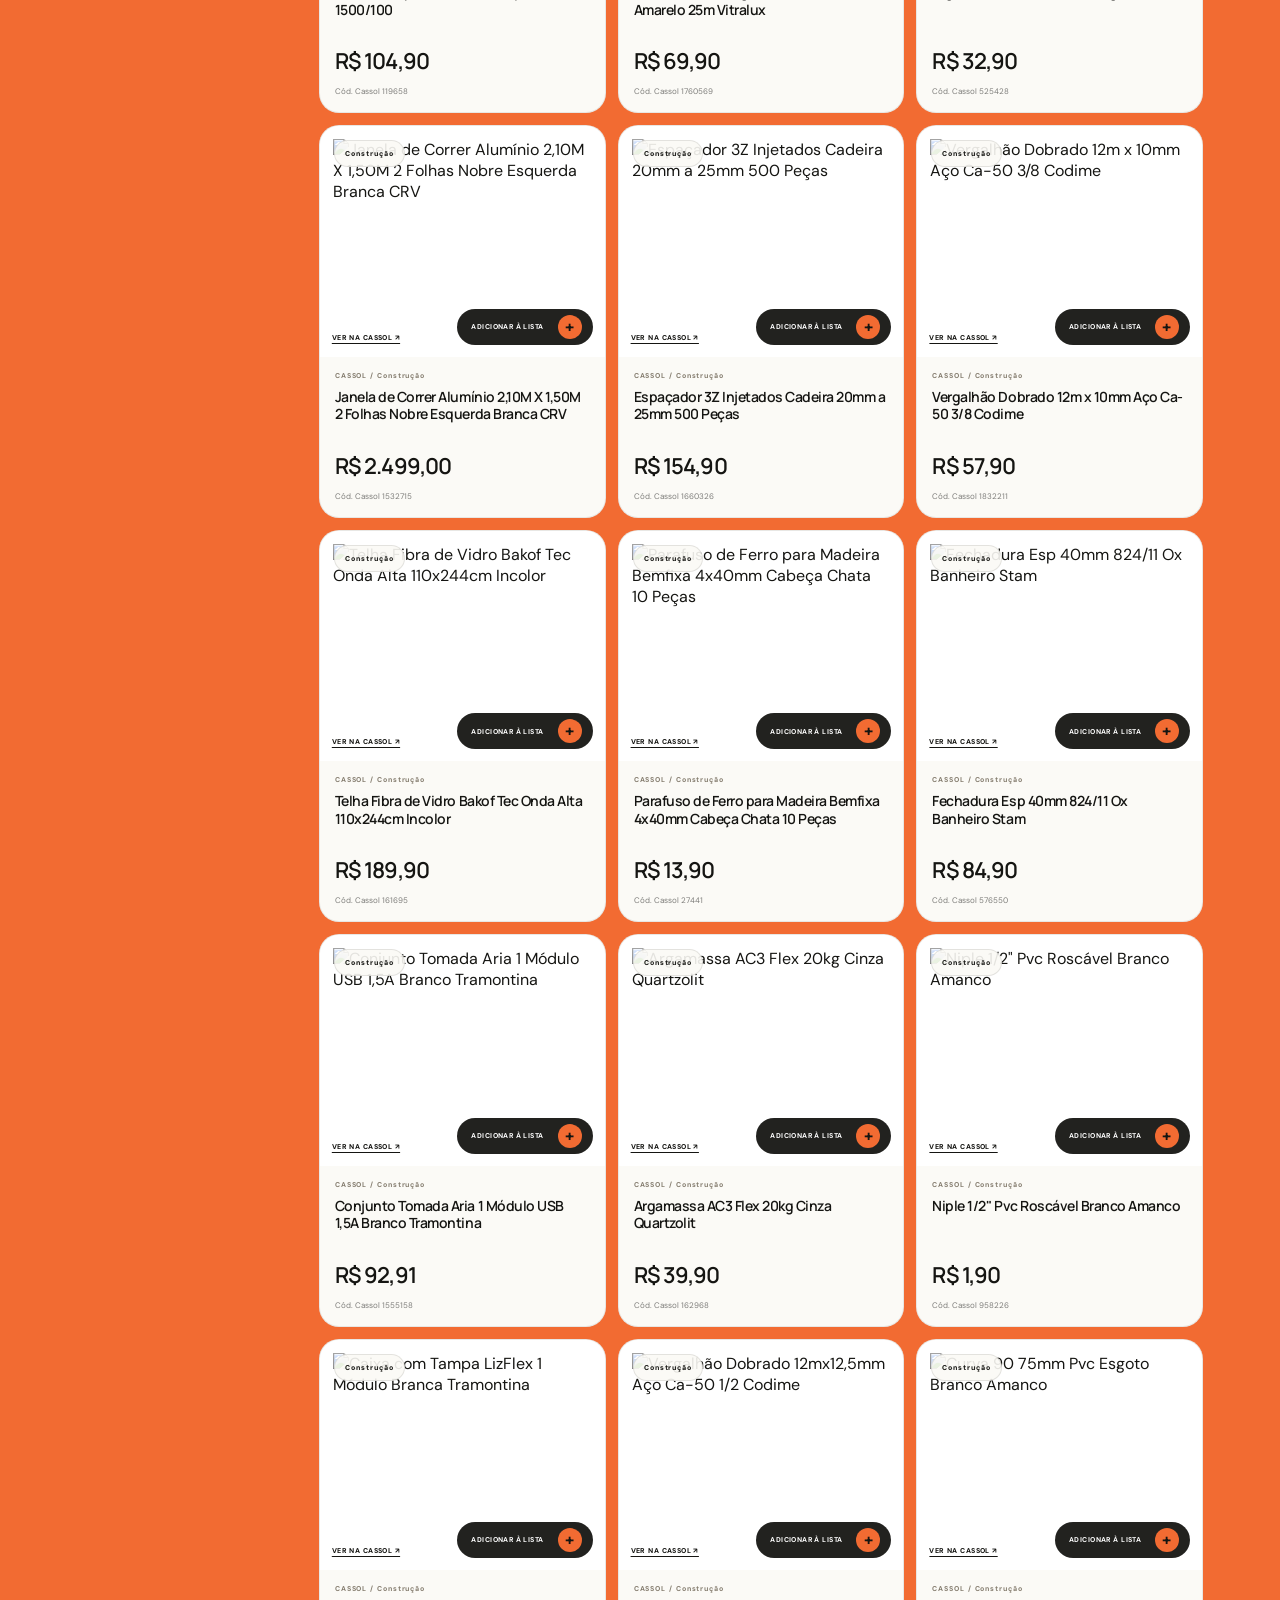
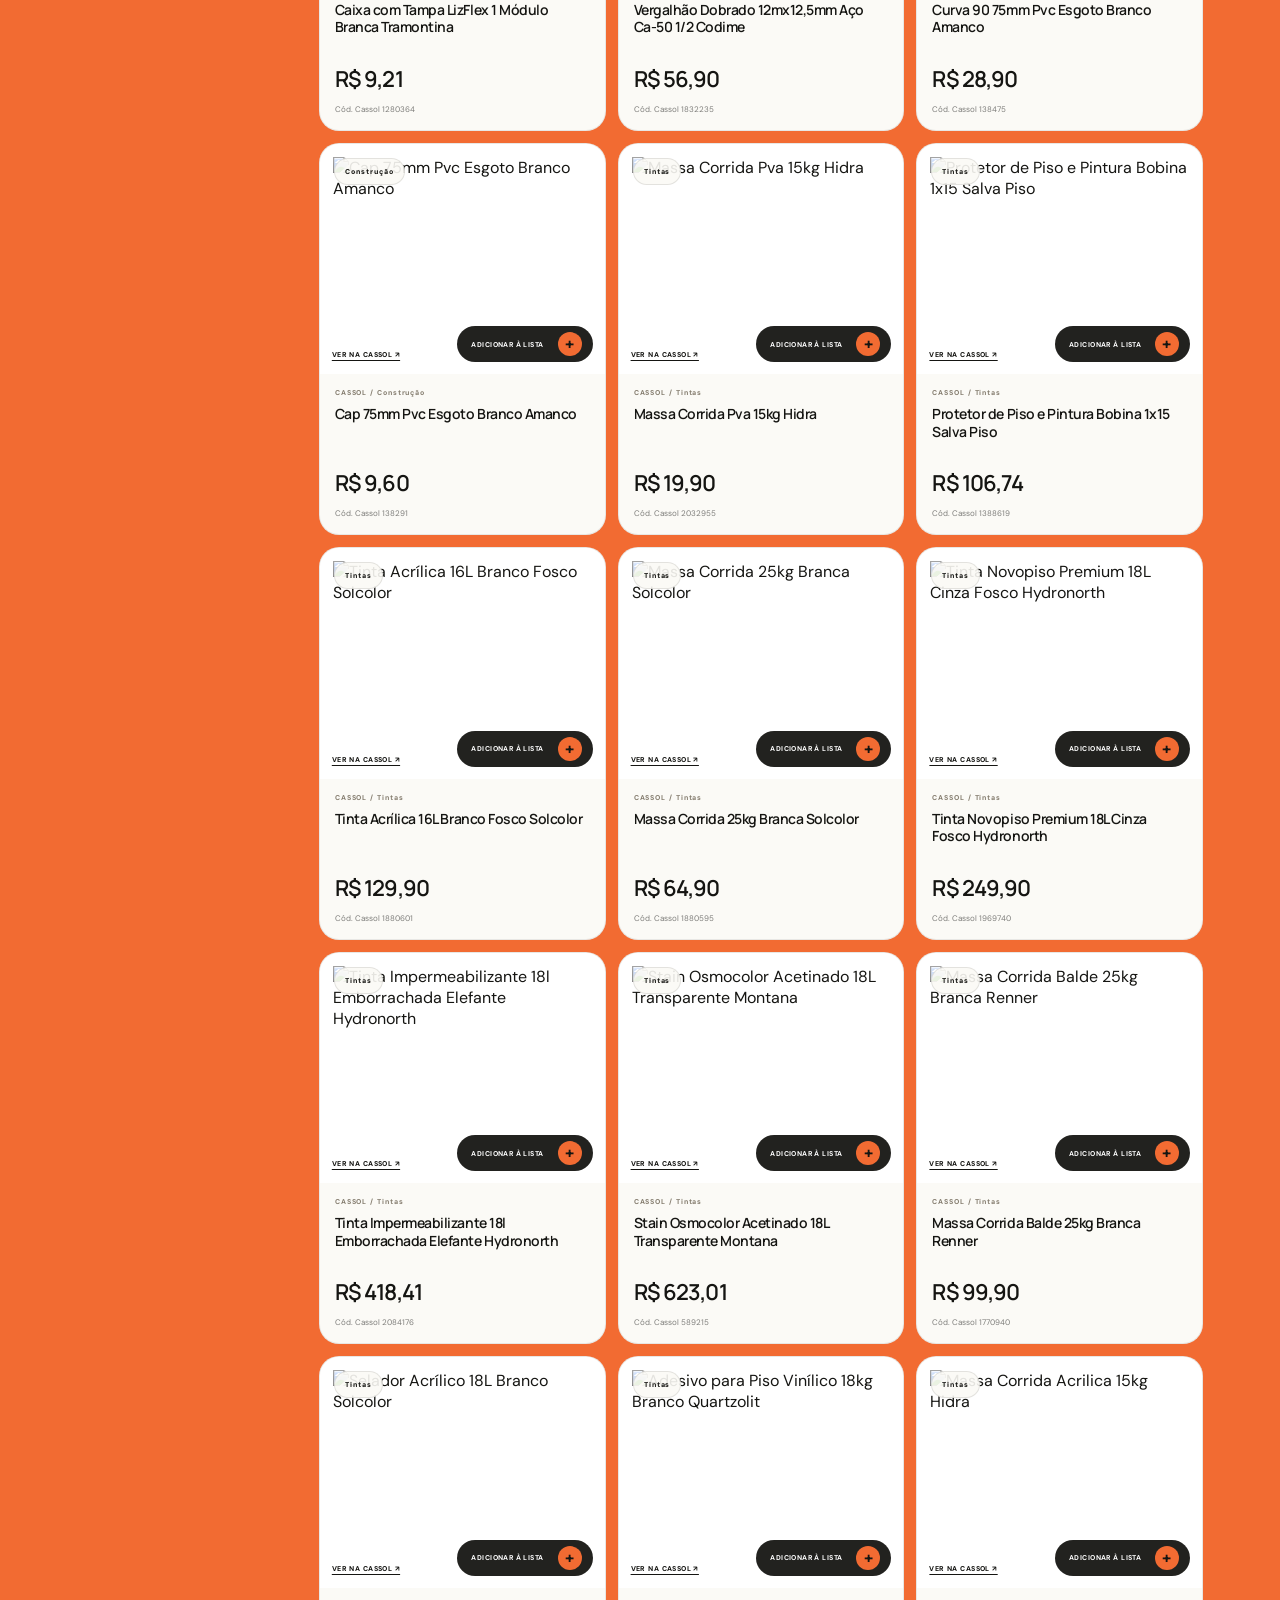
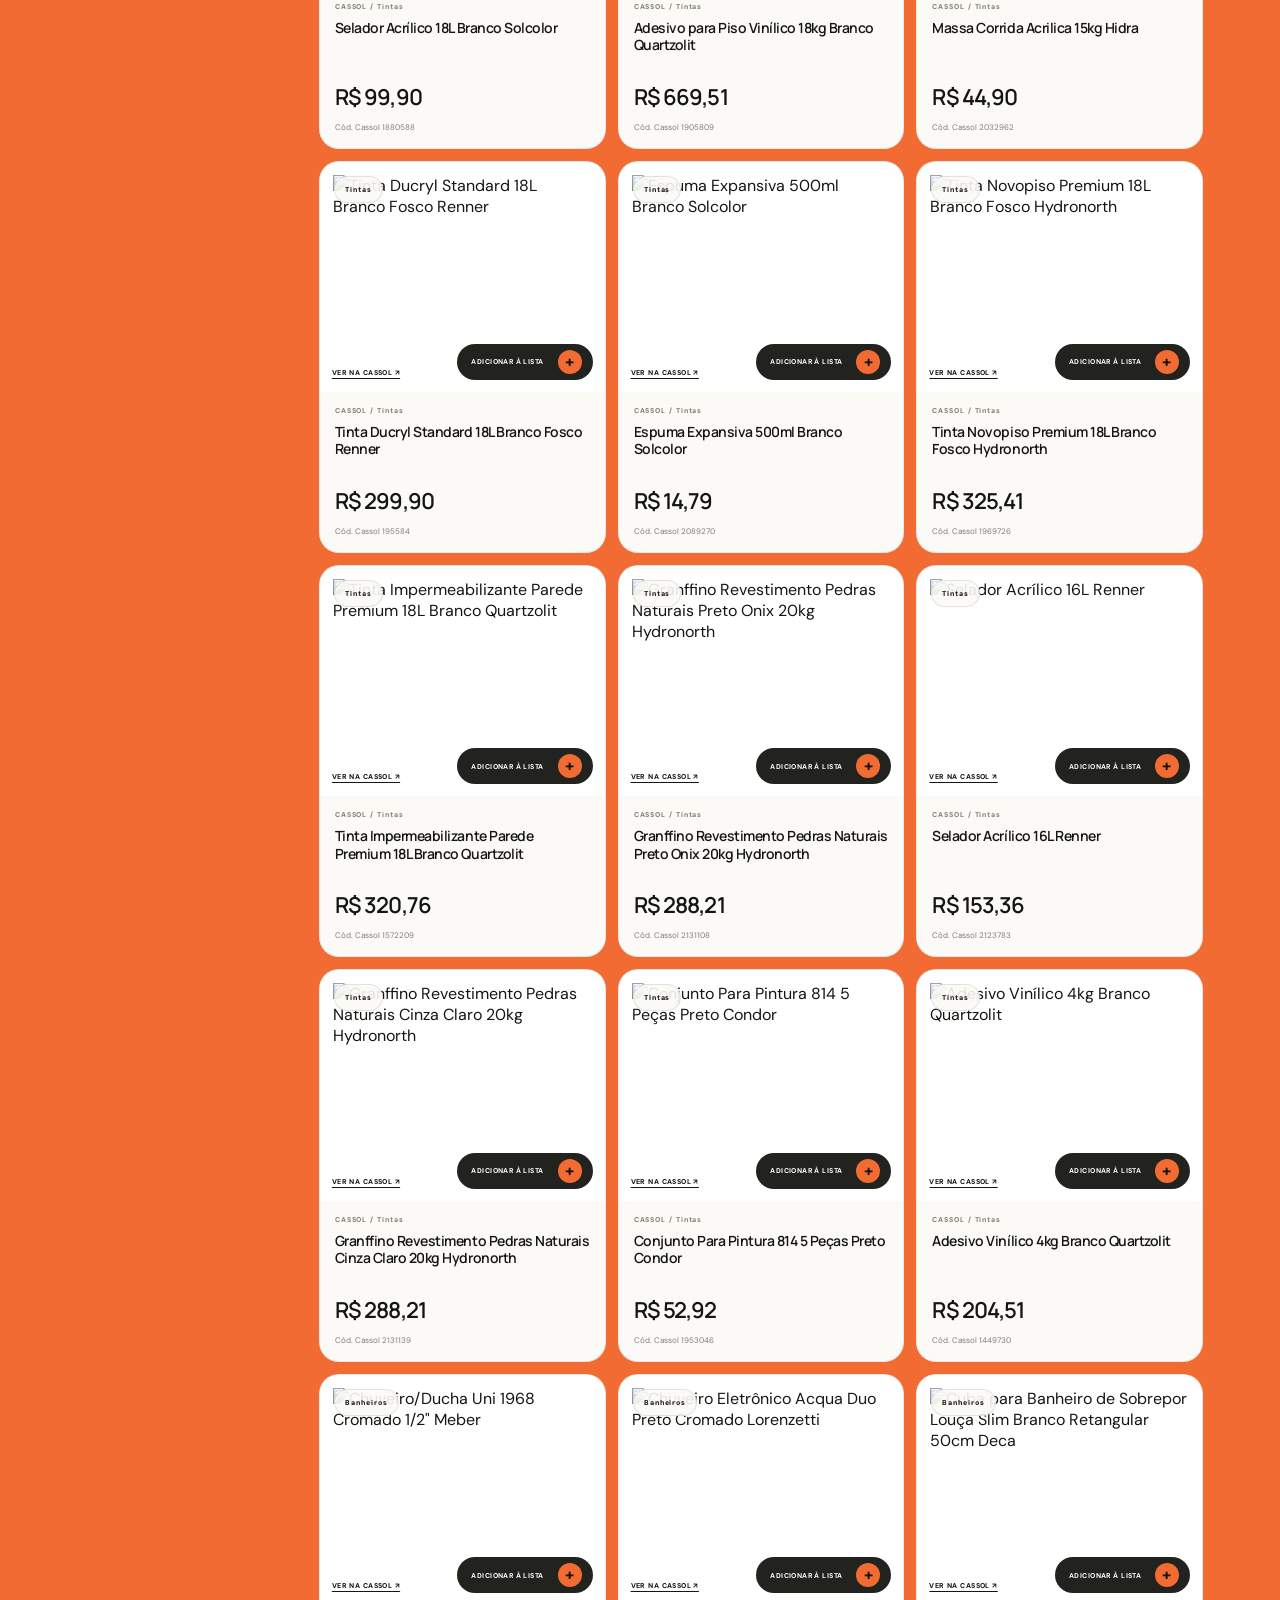
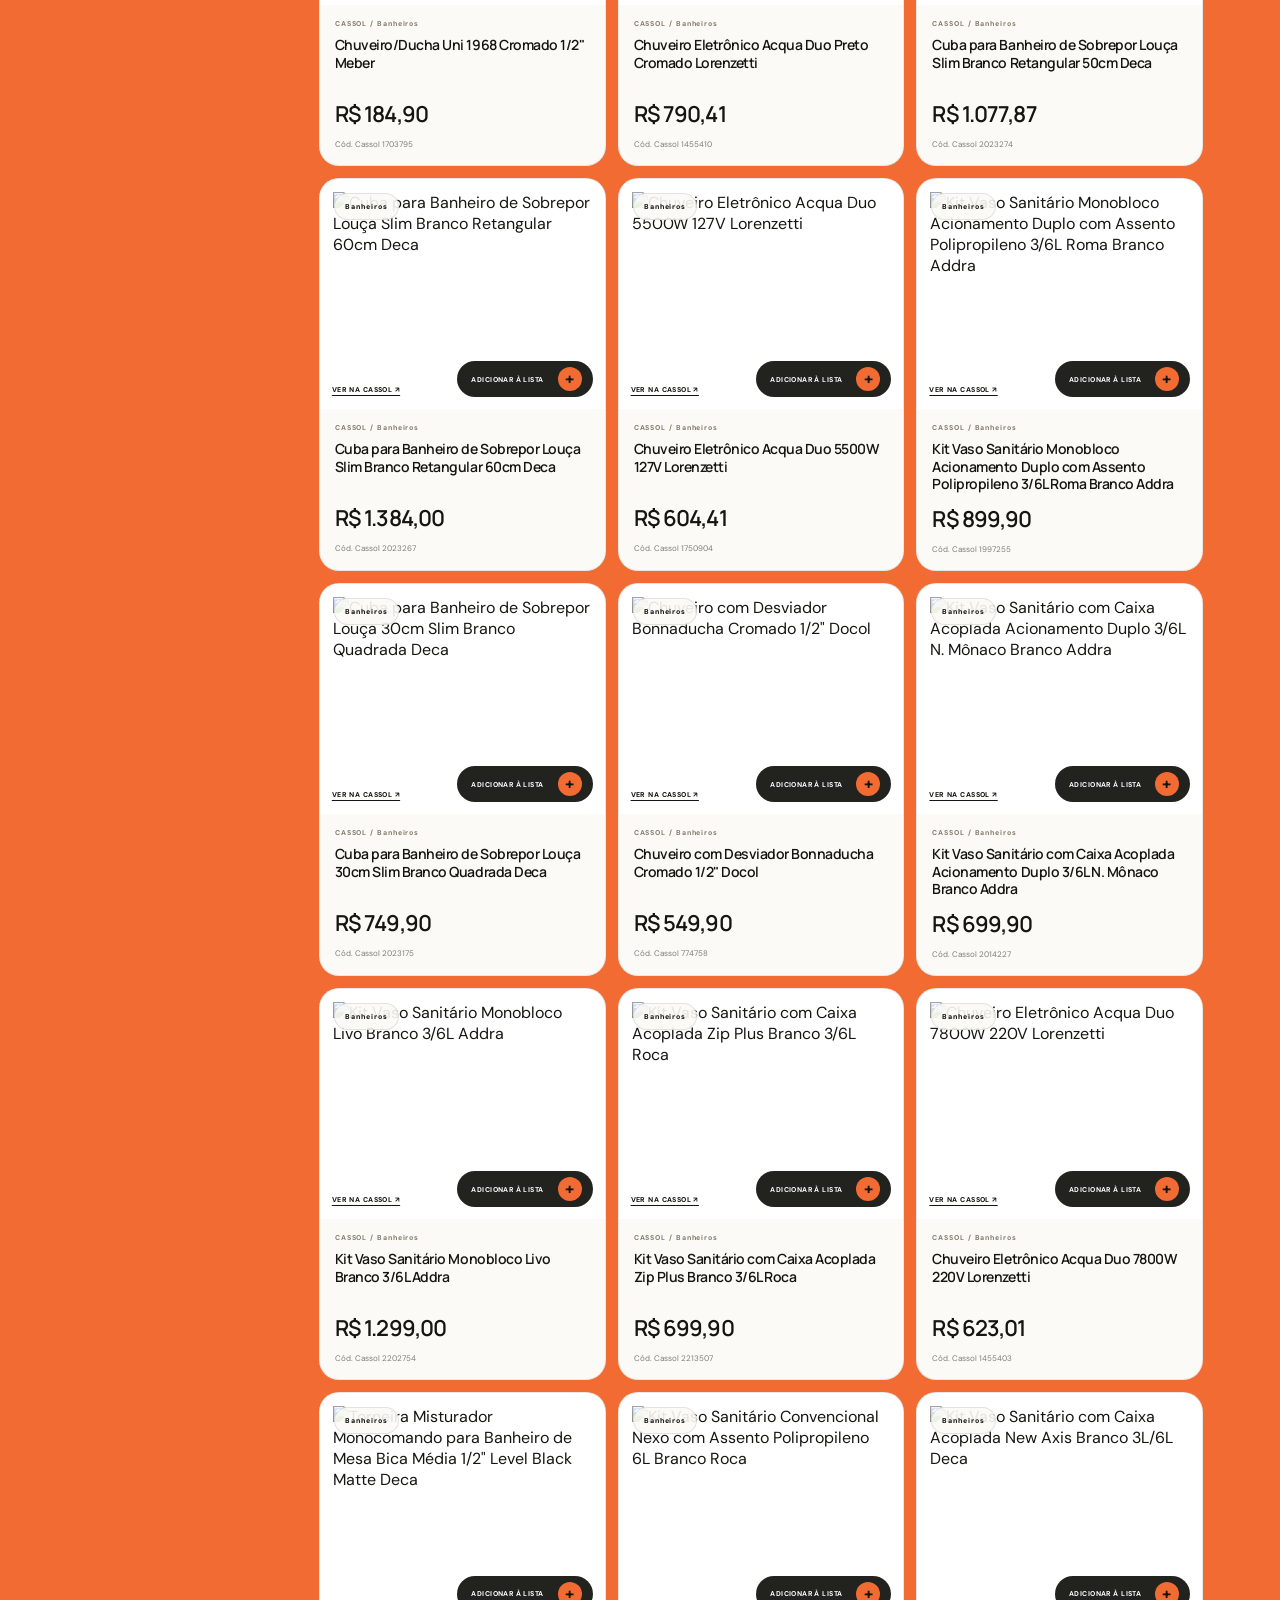
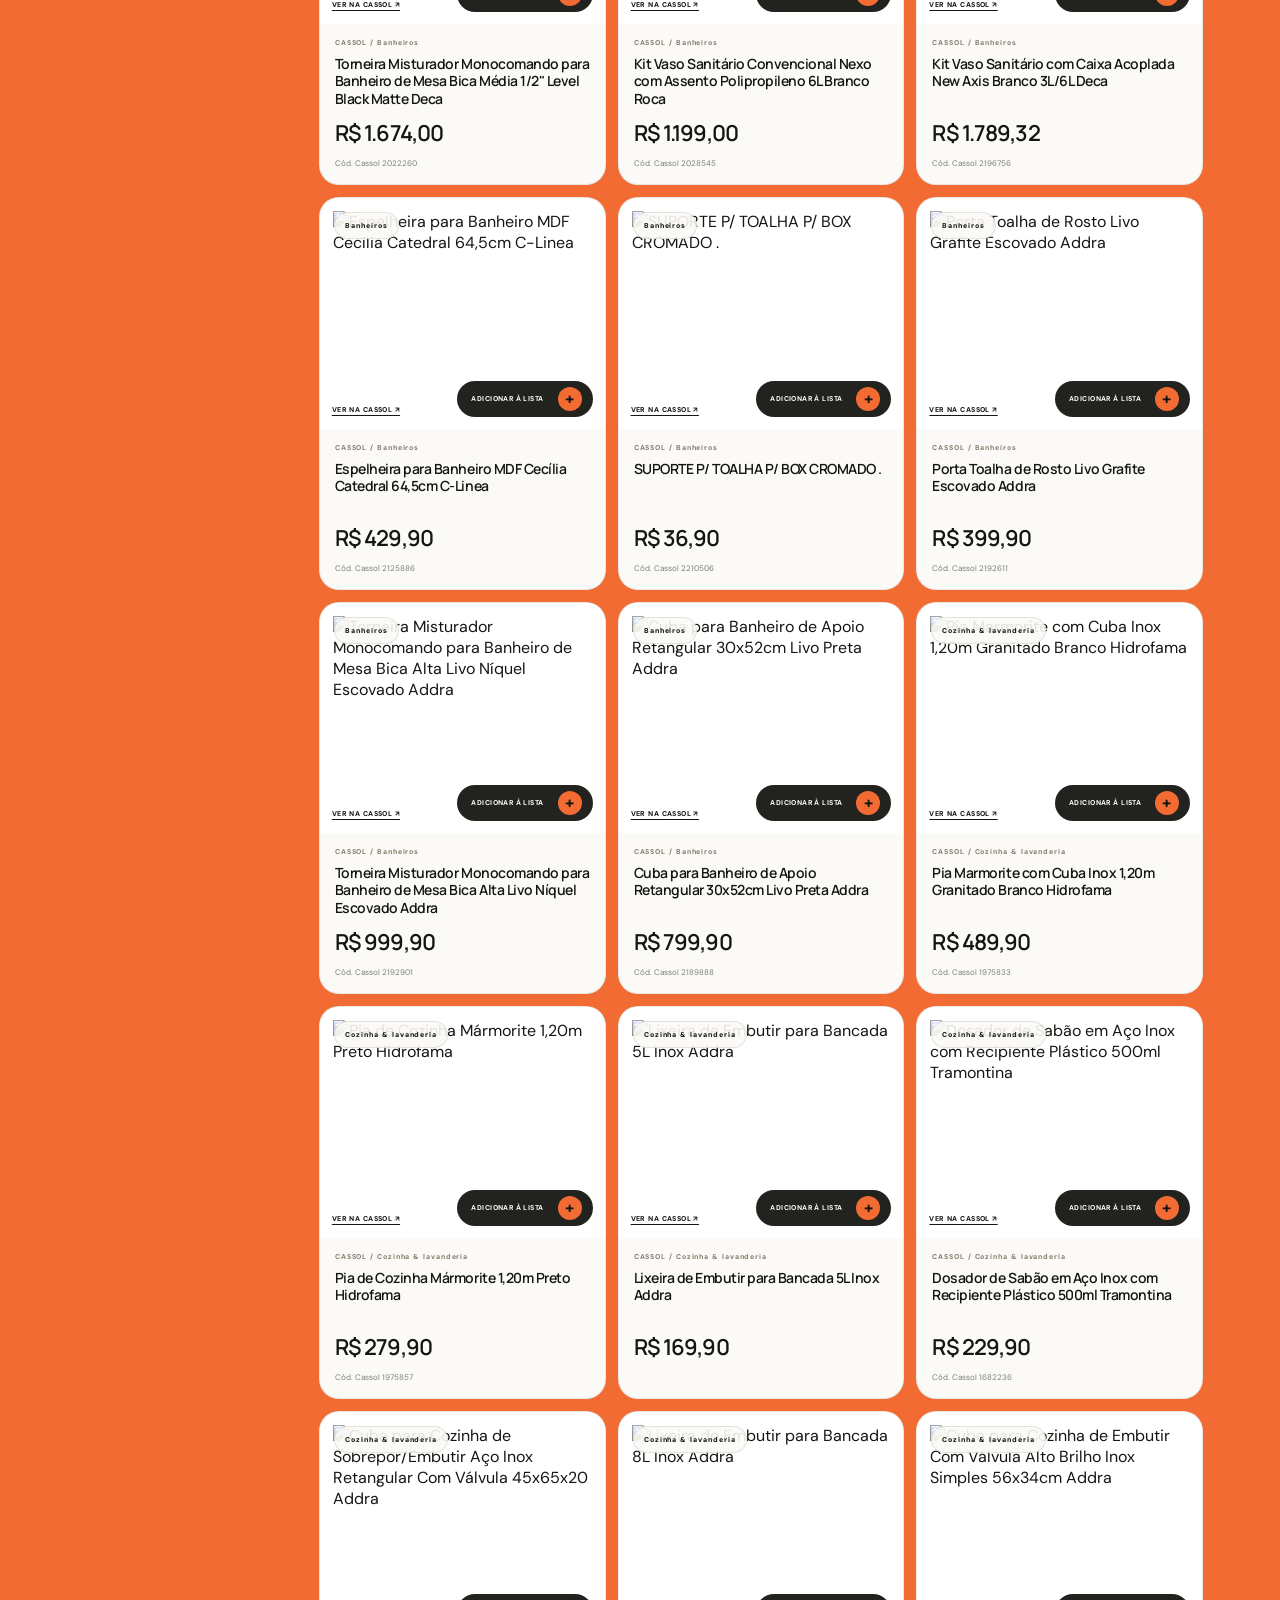
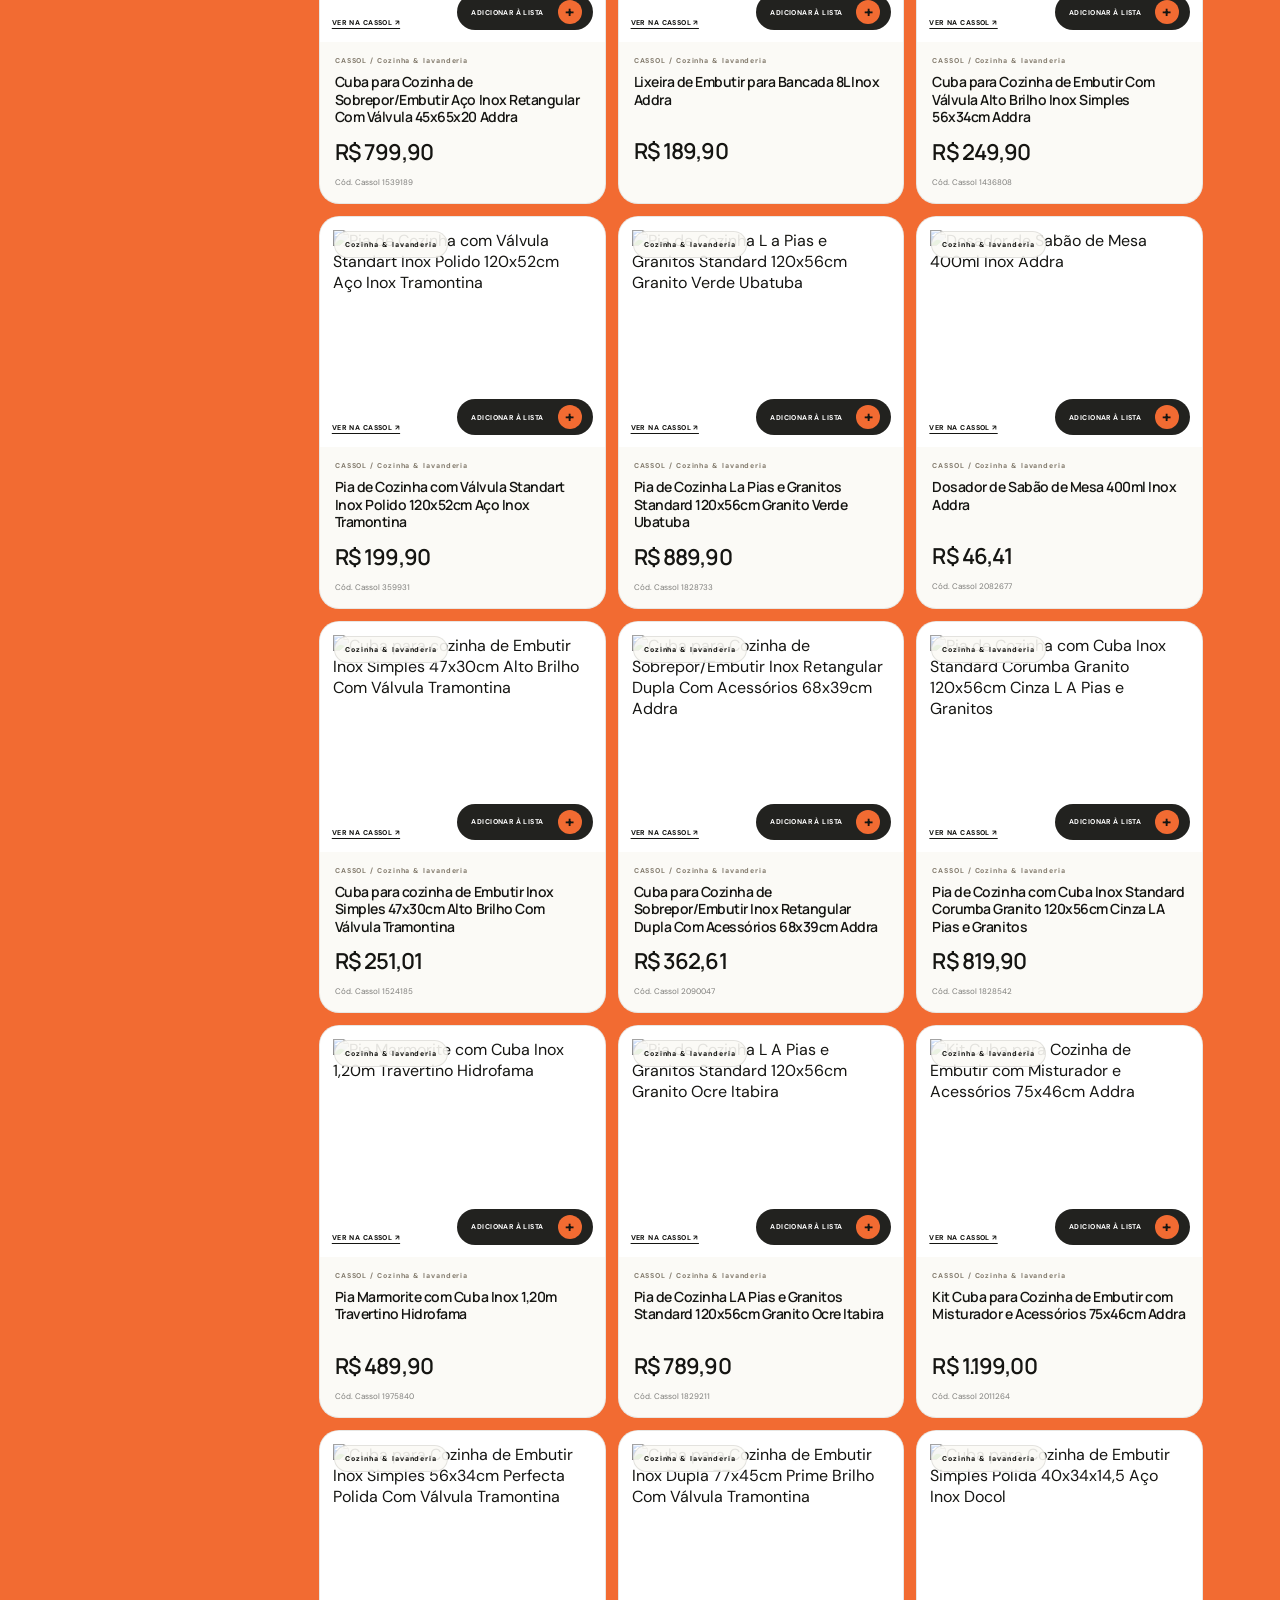
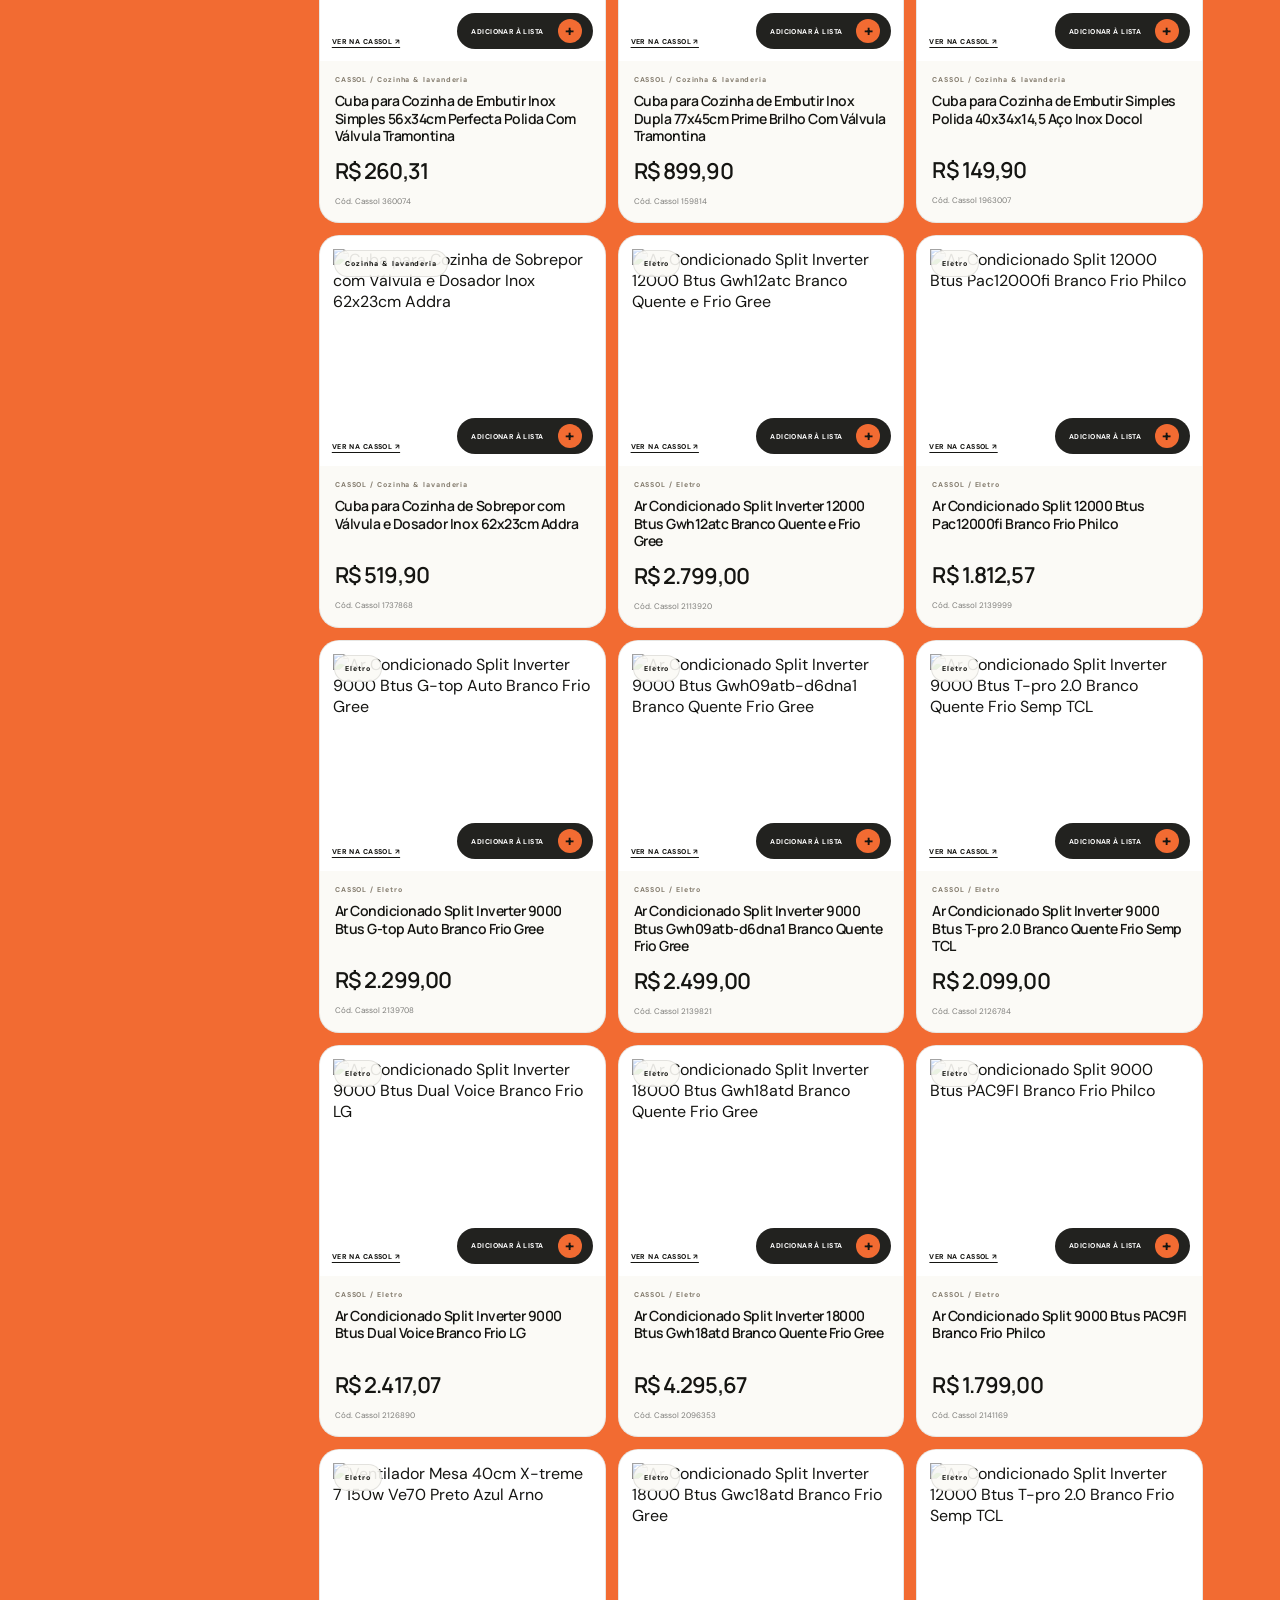
==== commit 0112fbdf: "Add 50 Cassol tools and paint products" ====
--- a/index.html
+++ b/index.html
@@ -68,22 +68,22 @@
           <aside class="shop-sidebar" aria-label="Lista de materiais">
             <p class="shop-sidebar-title">Materiais</p>
             <div class="shop-tabs" role="tablist" aria-label="Categorias de produtos">
-              <button class="shop-tab is-active" id="tab-todos" type="button" role="tab" aria-selected="true" aria-controls="product-grid" data-product-filter="todos">Todos <span>160</span></button>
+              <button class="shop-tab is-active" id="tab-todos" type="button" role="tab" aria-selected="true" aria-controls="product-grid" data-product-filter="todos">Todos <span>210</span></button>
               <button class="shop-tab" id="tab-revestimentos" type="button" role="tab" aria-selected="false" aria-controls="product-grid" data-product-filter="revestimentos">Pisos & revestimentos <span>20</span></button>
               <button class="shop-tab" id="tab-construcao" type="button" role="tab" aria-selected="false" aria-controls="product-grid" data-product-filter="construcao">Construção <span>20</span></button>
-              <button class="shop-tab" id="tab-tintas" type="button" role="tab" aria-selected="false" aria-controls="product-grid" data-product-filter="tintas">Tintas <span>20</span></button>
+              <button class="shop-tab" id="tab-tintas" type="button" role="tab" aria-selected="false" aria-controls="product-grid" data-product-filter="tintas">Tintas <span>50</span></button>
               <button class="shop-tab" id="tab-banheiro" type="button" role="tab" aria-selected="false" aria-controls="product-grid" data-product-filter="banheiro">Banheiros <span>20</span></button>
               <button class="shop-tab" id="tab-cozinha" type="button" role="tab" aria-selected="false" aria-controls="product-grid" data-product-filter="cozinha">Cozinha & lavanderia <span>20</span></button>
               <button class="shop-tab" id="tab-eletro" type="button" role="tab" aria-selected="false" aria-controls="product-grid" data-product-filter="eletro">Eletro <span>20</span></button>
               <button class="shop-tab" id="tab-climatizacao" type="button" role="tab" aria-selected="false" aria-controls="product-grid" data-product-filter="climatizacao">Climatização <span>20</span></button>
-              <button class="shop-tab" id="tab-ferramentas" type="button" role="tab" aria-selected="false" aria-controls="product-grid" data-product-filter="ferramentas">Ferramentas <span>20</span></button>
+              <button class="shop-tab" id="tab-ferramentas" type="button" role="tab" aria-selected="false" aria-controls="product-grid" data-product-filter="ferramentas">Ferramentas <span>40</span></button>
             </div>
             <p class="shop-sidebar-note">8 categorias<br />20 produtos em cada</p>
           </aside>
           <div class="shop-main">
             <div class="shop-tools">
               <label class="shop-search"><span class="sr-only">Buscar produtos</span><input id="product-search" type="search" placeholder="Buscar produto, marca ou medida" autocomplete="off" /><span aria-hidden="true">⌕</span></label>
-              <span class="shop-result-count" id="product-count">160 produtos</span>
+              <span class="shop-result-count" id="product-count">210 produtos</span>
             </div>
             <div class="product-grid" id="product-grid" role="tabpanel" aria-live="polite"></div>
           </div>
--- a/styles.css
+++ b/styles.css
@@ -538,3 +538,17 @@
  #product-grid .product-add span{width:20px;height:20px}
  .shop-footnote{font-size:9px}
 }
+
+/* Ajuste final da hero mobile: imagem story inteira e faixas de respiro */
+@media(max-width:640px){
+  .hero{aspect-ratio:9/16;height:auto;min-height:0;max-height:none;overflow:hidden}
+  .hero-store-photo{top:5%;right:5%;bottom:5%;left:5%;width:auto;height:auto;background-size:100% 100%;background-position:center center}
+  .hero-overlay{background:linear-gradient(180deg,rgba(16,16,14,.40) 0%,rgba(16,16,14,.23) 23%,rgba(16,16,14,.06) 45%,rgba(16,16,14,.04) 63%,rgba(16,16,14,.34) 82%,rgba(16,16,14,.72) 100%)}
+  .hero-content{top:66px;right:20px;bottom:116px;left:20px}
+  .hero-material-cards{right:10px;bottom:11px;left:10px;gap:5px}
+}
+@media(max-width:380px){
+  .hero-store-photo{top:5%;right:5%;bottom:5%;left:5%}
+  .hero-content{top:62px;right:17px;bottom:112px;left:17px}
+  .hero-material-cards{right:8px;bottom:9px;left:8px;gap:4px}
+}
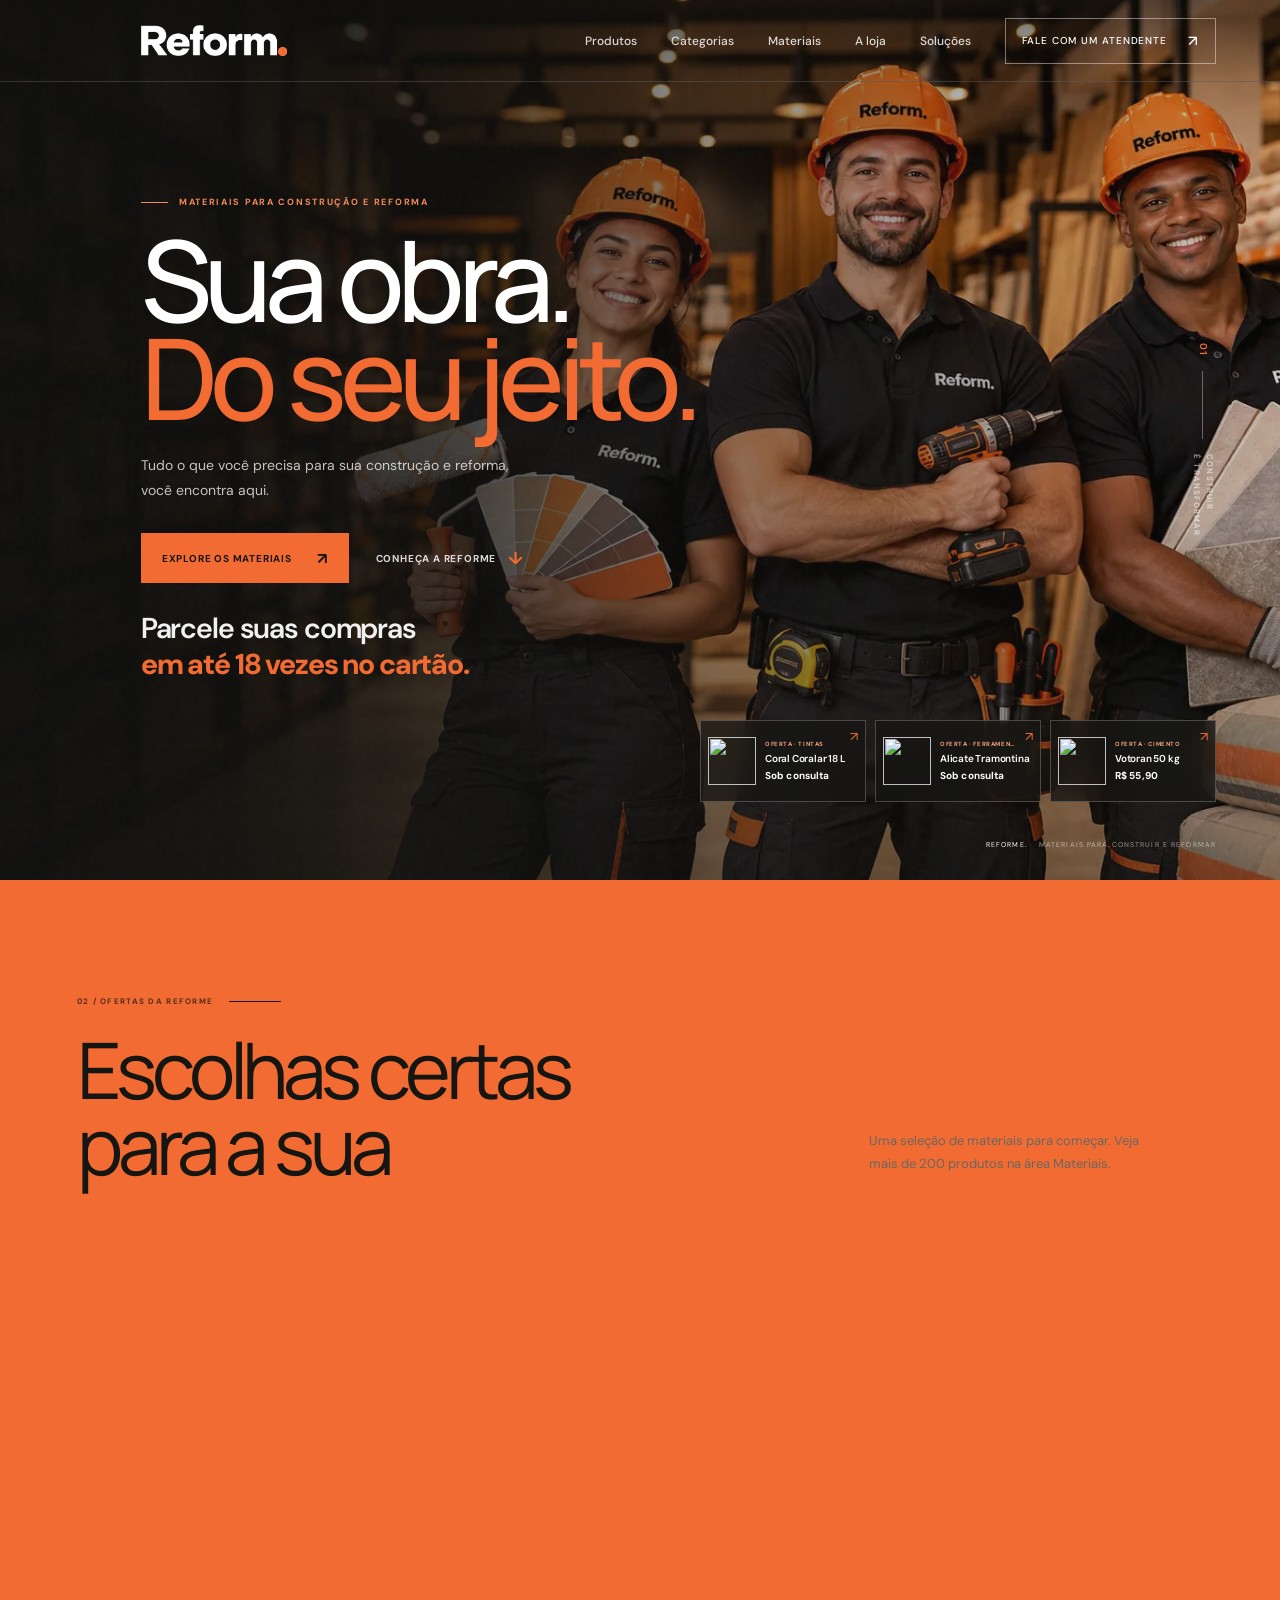
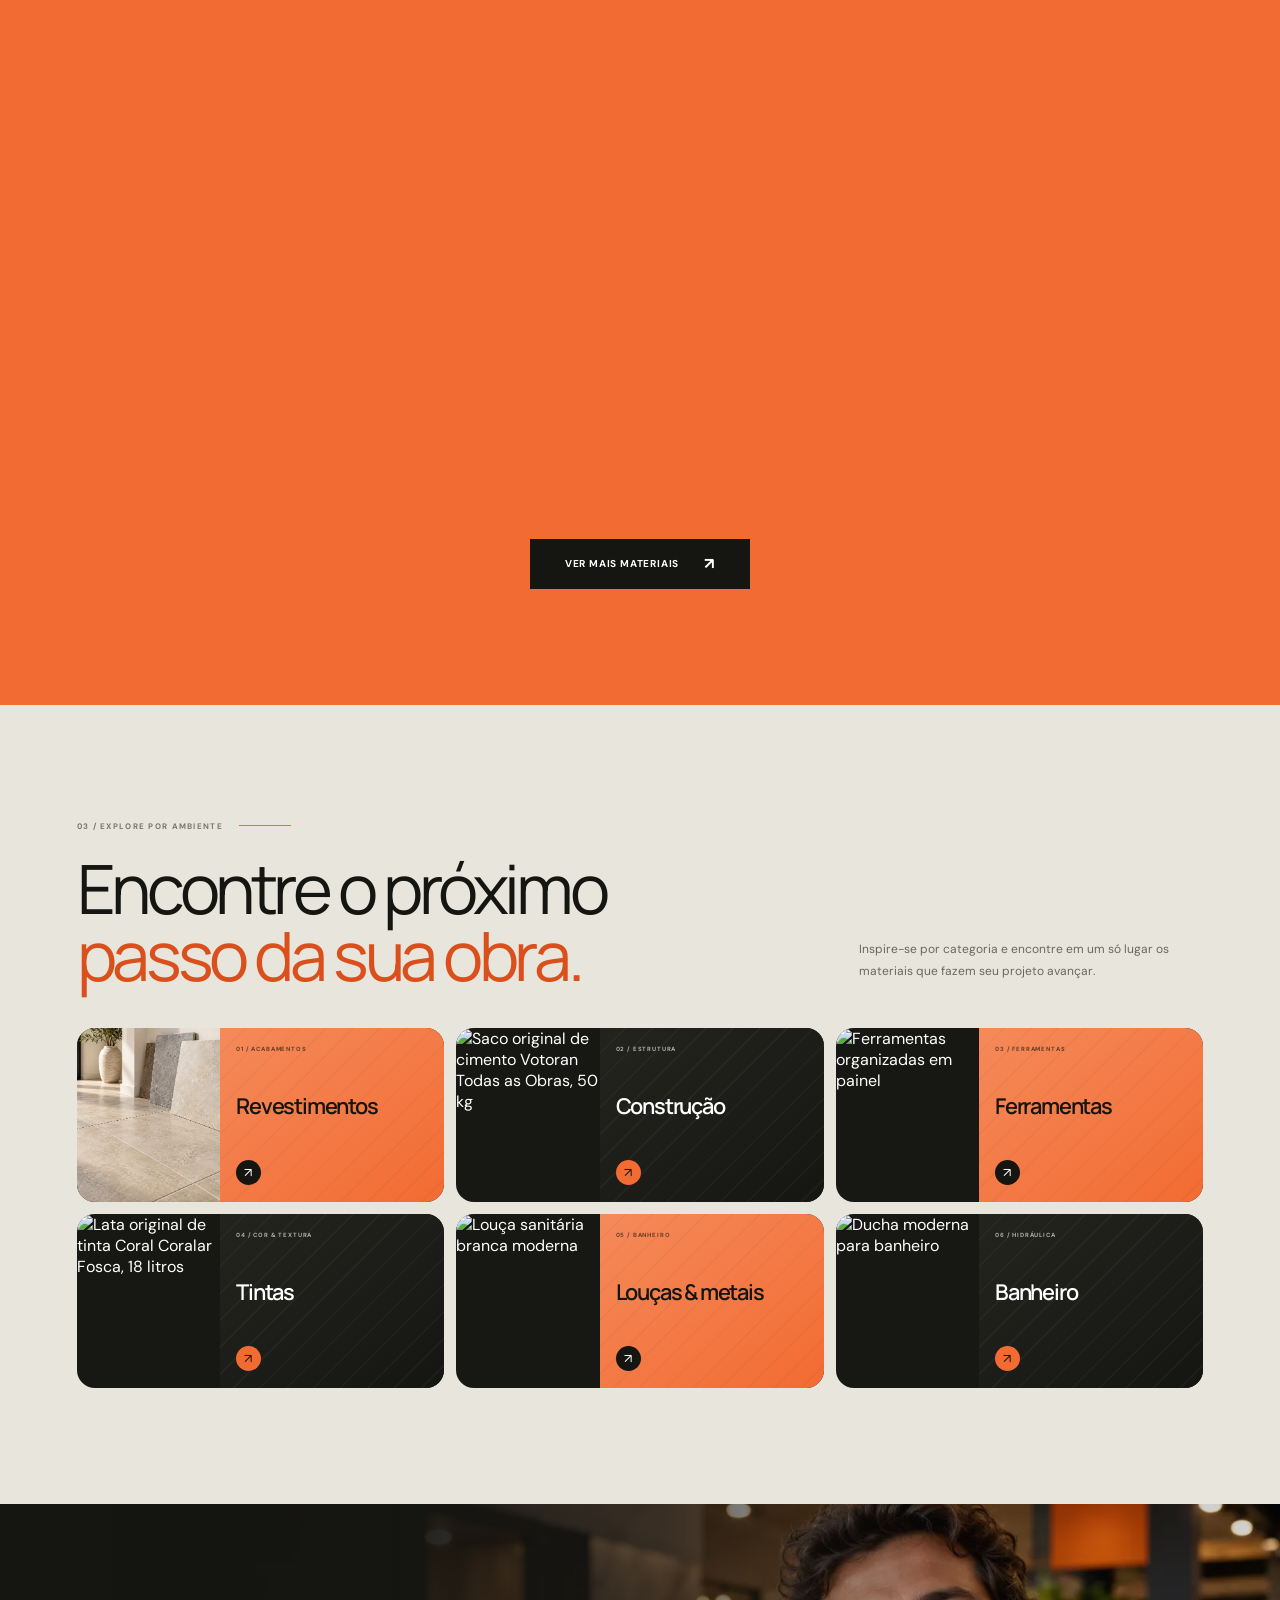
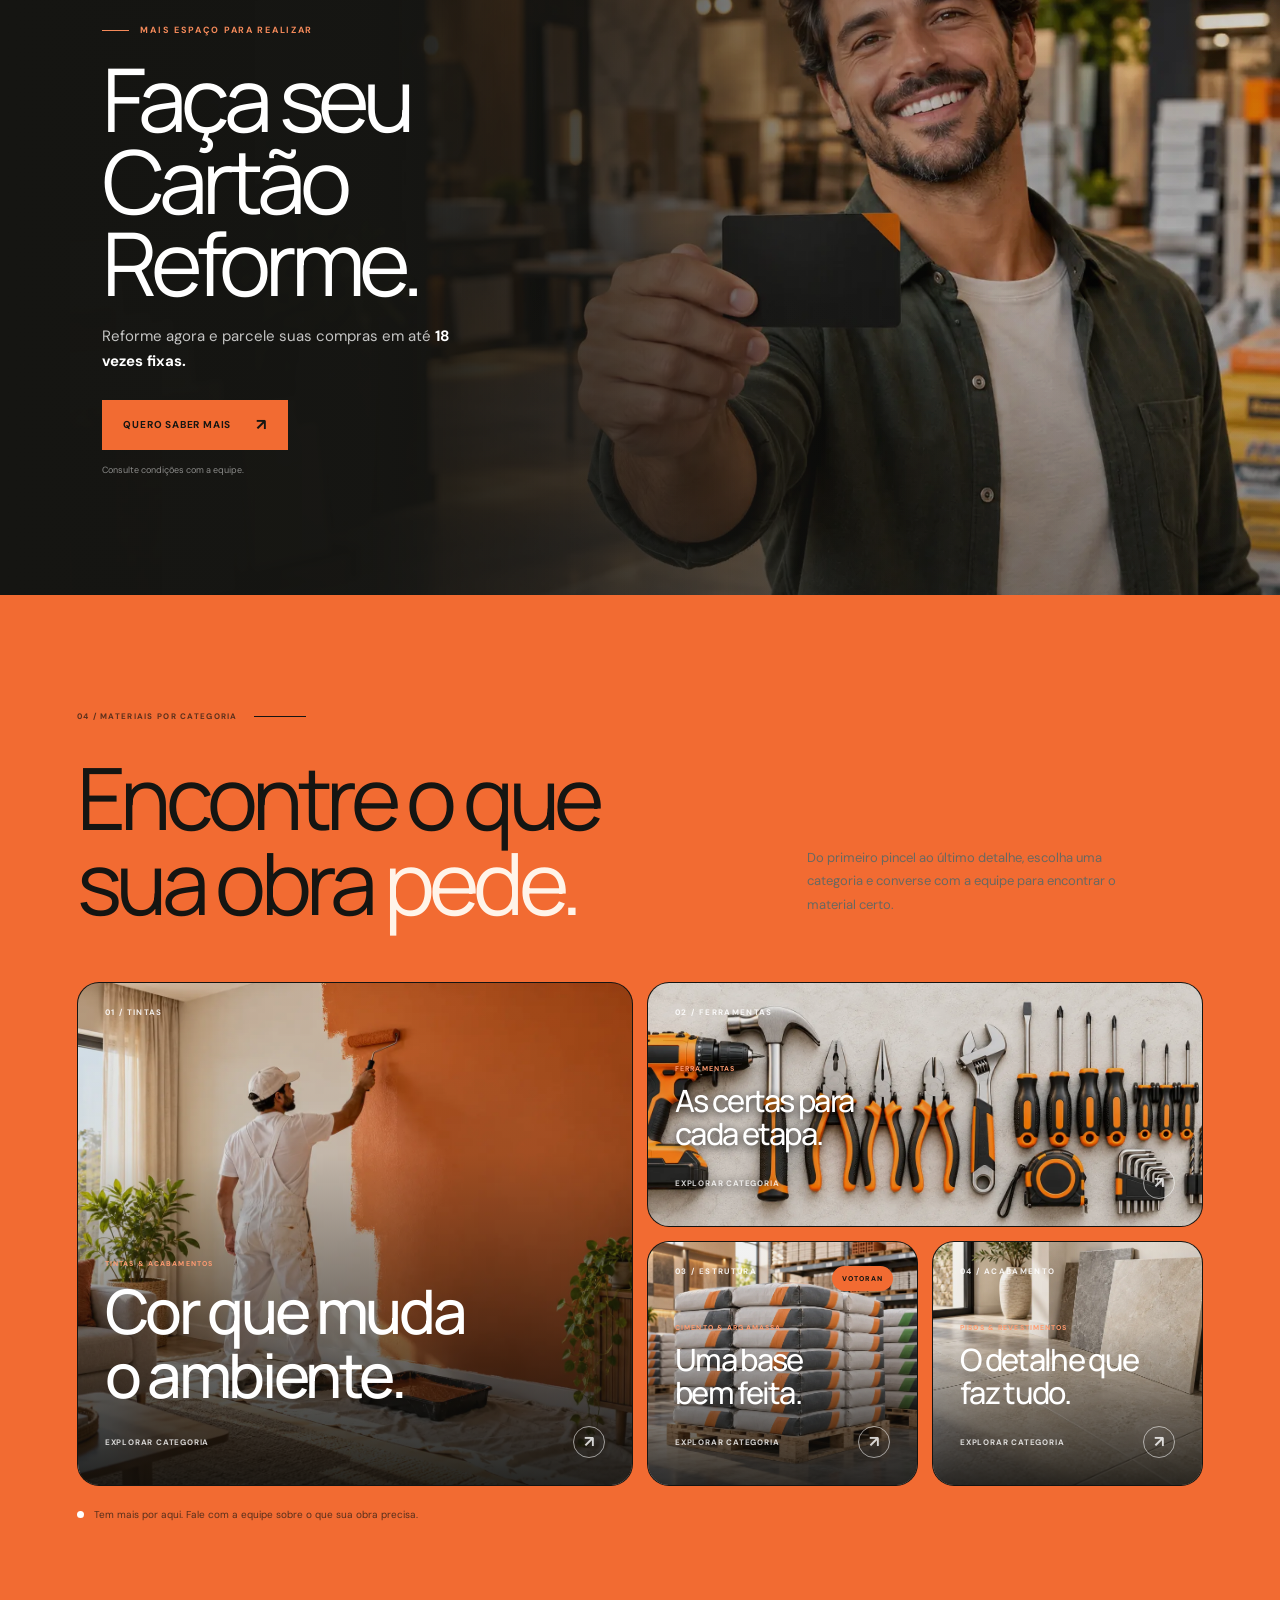
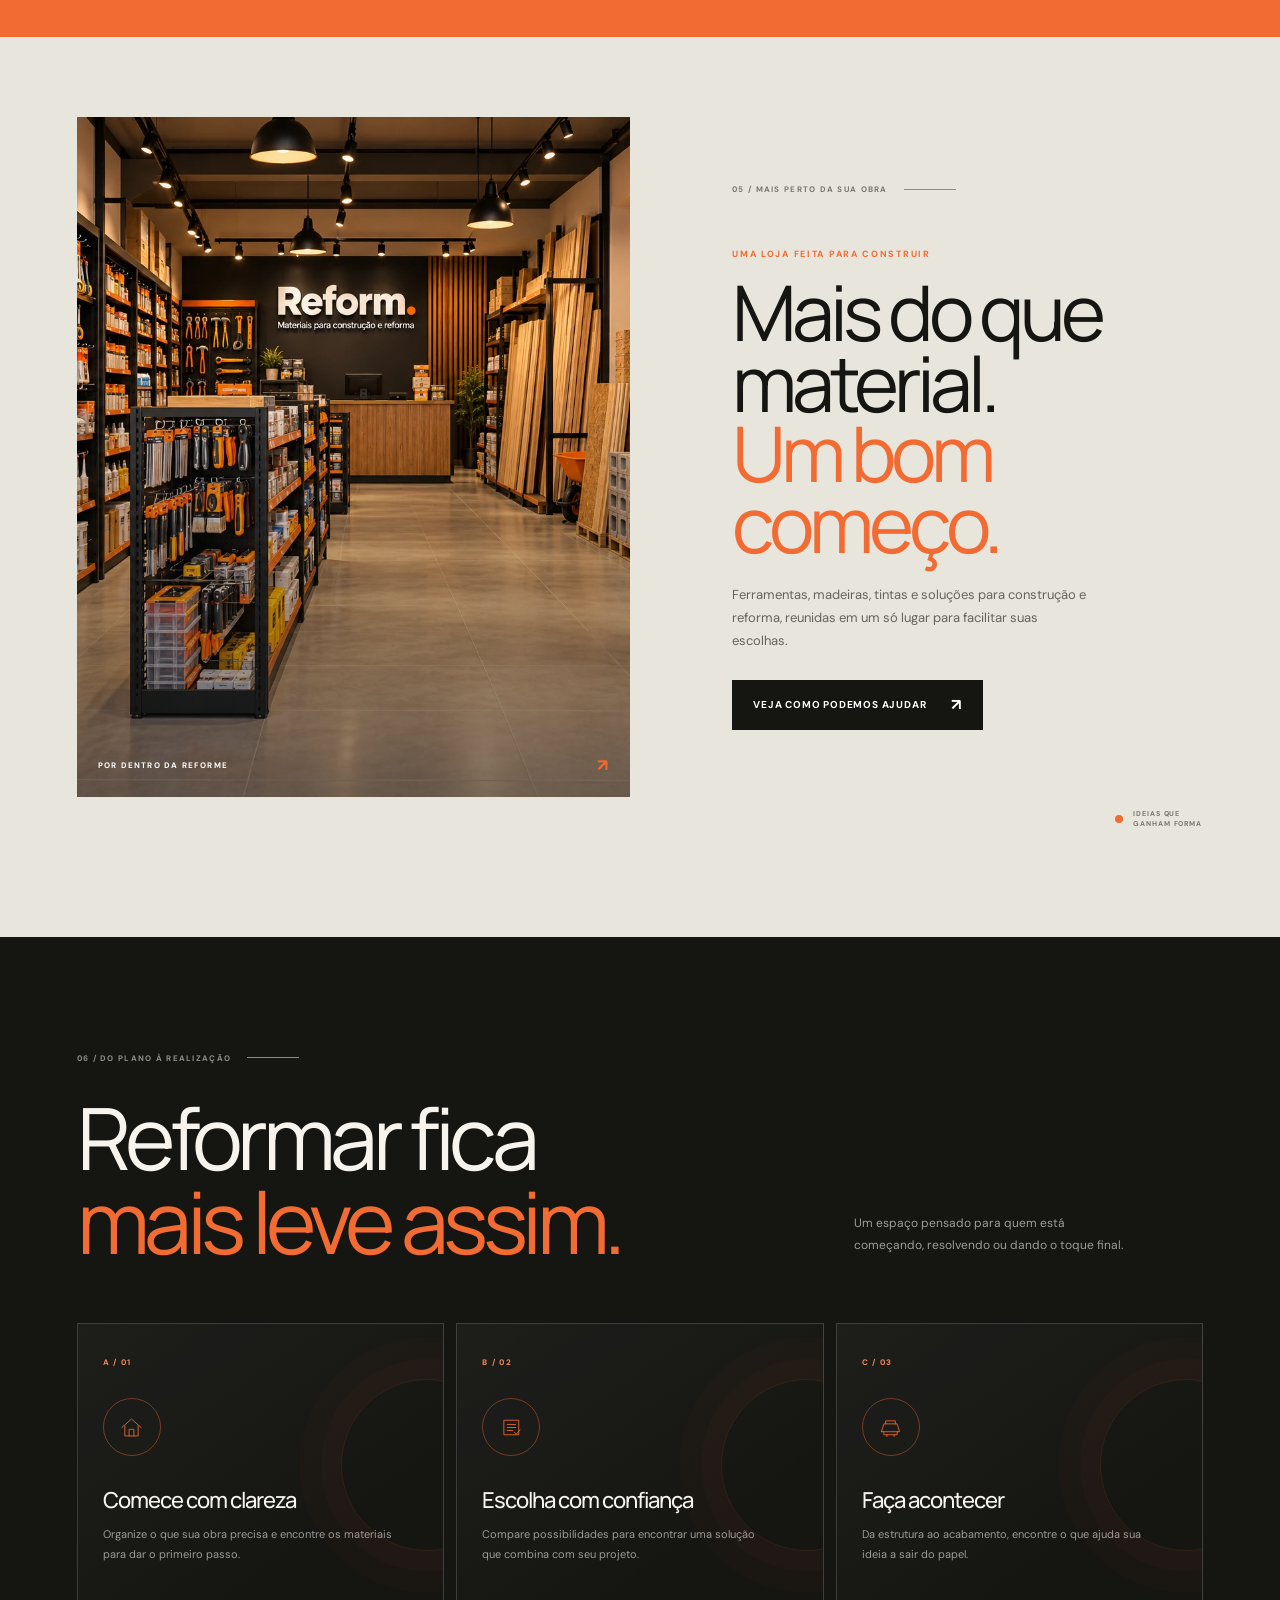
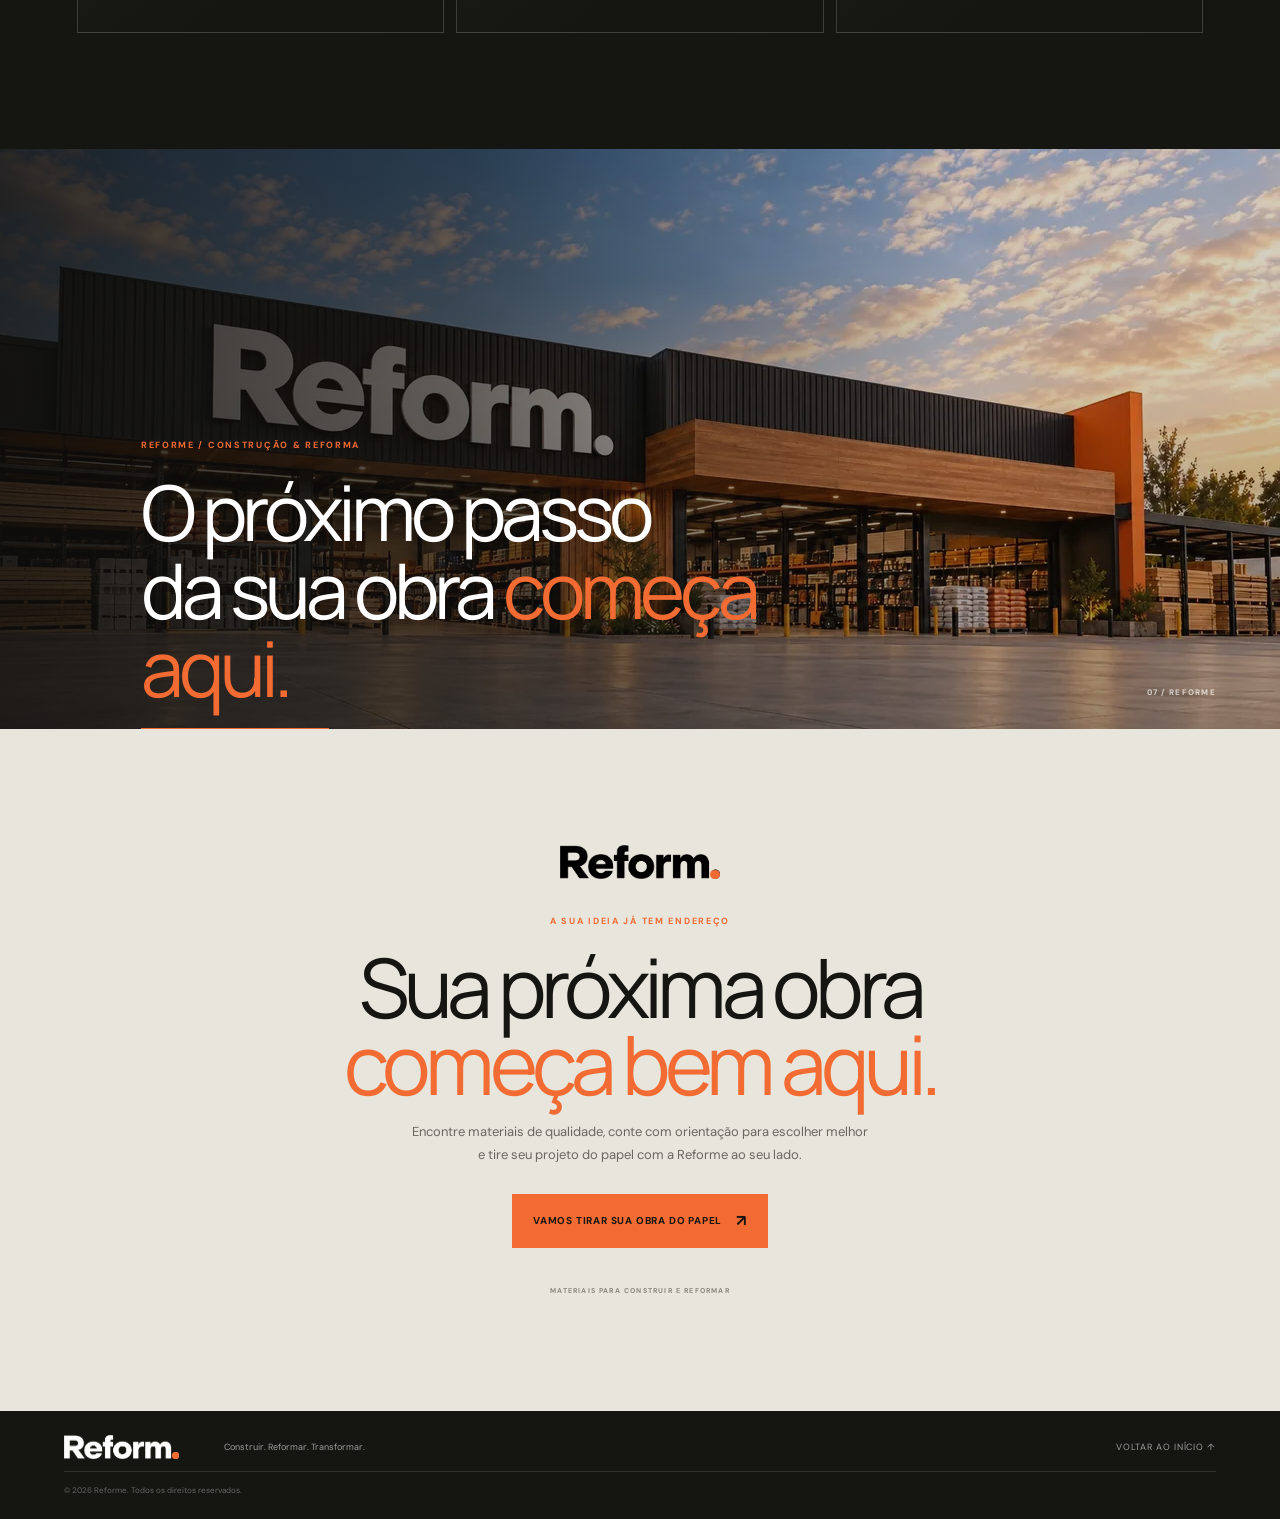
==== commit 853c2cc1: "Move full catalog into internal materials view" ====
--- a/index.html
+++ b/index.html
@@ -13,13 +13,14 @@
     <link rel="stylesheet" href="/styles.css" />
   </head>
   <body>
+    <div class="site-home" id="site-home">
     <header class="site-header" id="topo">
       <a class="brand" href="#topo" aria-label="Reforme, início"><span class="brand-logo"><img src="/assets/reforme-logo.png" alt="" /><span class="brand-logo-dot" aria-hidden="true"></span></span></a>
       <button class="menu-toggle" type="button" aria-label="Abrir menu" aria-expanded="false" aria-controls="main-nav"><span></span><span></span></button>
       <nav class="main-nav" id="main-nav" aria-label="Navegação principal">
         <a href="#comprar">Produtos</a>
         <a href="#colecoes">Categorias</a>
-        <a href="#materiais">Materiais</a>
+        <a href="#catalogo" data-open-materials>Materiais</a>
         <a href="#loja">A loja</a>
         <a href="#solucoes">Soluções</a>
         <a class="nav-cta" href="#contato">Fale com um atendente <span aria-hidden="true">↗</span></a>
@@ -48,9 +49,9 @@
         </div>
         <div class="hero-side-note"><span>01</span><span class="side-rule"></span><span>CONSTRUIR<br />É TRANSFORMAR</span></div>
         <div class="hero-material-cards" aria-label="Materiais para sua obra">
-          <a class="hero-material-card hero-offer-card" href="#materiais"><img src="https://images.tcdn.com.br/img/img_prod/1028926/tinta_coralar_fosca_18lt_coral_16865_1_e46f5eb192fb5bf60649a295b2e4ad3b.jpg" alt="" /><span><small>OFERTA · TINTAS</small><strong>Coral Coralar 18 L</strong><em>Sob consulta</em></span><b aria-hidden="true">↗</b></a>
-          <a class="hero-material-card hero-offer-card" href="#materiais"><img src="https://imgprd.martinsatacado.com.br/catalogoimg/117396/01_117396_01.jpg?v=050920245334%3Bims%3D1000x" alt="" /><span><small>OFERTA · FERRAMENTAS</small><strong>Alicate Tramontina</strong><em>Sob consulta</em></span><b aria-hidden="true">↗</b></a>
-          <a class="hero-material-card hero-offer-card" href="#materiais"><img src="https://balaroti.fbitsstatic.net/img/p/cimento-votoran-todas-as-obras-50kg-154494/341017.jpg?h=704&v=202509011440&w=704" alt="" /><span><small>OFERTA · CIMENTO</small><strong>Votoran 50 kg</strong><em>R$ 55,90</em></span><b aria-hidden="true">↗</b></a>
+          <a class="hero-material-card hero-offer-card" href="#catalogo" data-open-materials data-product-filter="tintas"><img src="https://images.tcdn.com.br/img/img_prod/1028926/tinta_coralar_fosca_18lt_coral_16865_1_e46f5eb192fb5bf60649a295b2e4ad3b.jpg" alt="" /><span><small>OFERTA · TINTAS</small><strong>Coral Coralar 18 L</strong><em>Sob consulta</em></span><b aria-hidden="true">↗</b></a>
+          <a class="hero-material-card hero-offer-card" href="#catalogo" data-open-materials data-product-filter="ferramentas"><img src="https://imgprd.martinsatacado.com.br/catalogoimg/117396/01_117396_01.jpg?v=050920245334%3Bims%3D1000x" alt="" /><span><small>OFERTA · FERRAMENTAS</small><strong>Alicate Tramontina</strong><em>Sob consulta</em></span><b aria-hidden="true">↗</b></a>
+          <a class="hero-material-card hero-offer-card" href="#catalogo" data-open-materials data-product-filter="construcao"><img src="https://balaroti.fbitsstatic.net/img/p/cimento-votoran-todas-as-obras-50kg-154494/341017.jpg?h=704&v=202509011440&w=704" alt="" /><span><small>OFERTA · CIMENTO</small><strong>Votoran 50 kg</strong><em>R$ 55,90</em></span><b aria-hidden="true">↗</b></a>
         </div>
         
         <div class="hero-photo-caption"><span>REFORME.</span><span>MATERIAIS PARA CONSTRUIR E REFORMAR</span></div>
@@ -59,12 +60,132 @@
       <section class="shop-section section-pad" id="comprar" aria-labelledby="shop-title">
         <div class="shop-heading reveal">
           <div>
-            <div class="section-kicker"><span>02 / ESCOLHAS DA REFORME</span><span class="kicker-rule"></span></div>
-            <h2 id="shop-title">Sua obra começa<br />pelas <em>boas escolhas.</em></h2>
-          </div>
-          <p>Produtos para tirar o projeto do papel. Monte sua lista e fale com a equipe Reforme.</p>
-        </div>
-        <div class="shop-catalog">
+            <div class="section-kicker"><span>02 / OFERTAS DA REFORME</span><span class="kicker-rule"></span></div>
+            <h2 id="shop-title">Escolhas certas<br />para a sua <em>obra.</em></h2>
+          </div>
+          <p>Uma seleção de materiais para começar. Veja mais de 200 produtos na área Materiais.</p>
+        </div>
+        <div class="product-grid promo-grid" id="promotion-grid" aria-label="Seis produtos em destaque"></div>
+        <div class="shop-more-wrap"><a class="button button-dark" href="#catalogo" data-open-materials>Ver mais materiais <span aria-hidden="true">↗</span></a></div>
+      </section>
+
+      <section class="collection-feature section-pad" id="colecoes" aria-labelledby="collection-title">
+        <div class="collection-heading reveal">
+          <div><div class="section-kicker"><span>03 / EXPLORE POR AMBIENTE</span><span class="kicker-rule"></span></div><h2 id="collection-title">Encontre o próximo<br /><em>passo da sua obra.</em></h2></div>
+          <p>Inspire-se por categoria e encontre em um só lugar os materiais que fazem seu projeto avançar.</p>
+        </div>
+        <div class="collection-grid">
+          <a class="collection-card reveal" href="#catalogo" data-open-materials data-product-filter="revestimentos"><img class="collection-photo" src="/assets/tiles-floor.webp" alt="Revestimento de porcelanato em ambiente claro" loading="lazy" /><span class="collection-copy"><small>01 / ACABAMENTOS</small><strong>Revestimentos</strong><span class="collection-action"><b aria-hidden="true">↗</b></span></span></a>
+          <a class="collection-card reveal" href="#catalogo" data-open-materials data-product-filter="construcao"><img class="collection-photo" src="https://balaroti.fbitsstatic.net/img/p/cimento-votoran-todas-as-obras-50kg-154494/341017.jpg?h=704&v=202509011440&w=704" alt="Saco original de cimento Votoran Todas as Obras, 50 kg" loading="lazy" /><span class="collection-copy"><small>02 / ESTRUTURA</small><strong>Construção</strong><span class="collection-action"><b aria-hidden="true">↗</b></span></span></a>
+          <a class="collection-card reveal" href="#catalogo" data-open-materials data-product-filter="ferramentas"><img class="collection-photo" src="https://imgprd.martinsatacado.com.br/catalogoimg/117396/01_117396_01.jpg?v=050920245334%3Bims%3D1000x" alt="Ferramentas organizadas em painel" loading="lazy" /><span class="collection-copy"><small>03 / FERRAMENTAS</small><strong>Ferramentas</strong><span class="collection-action"><b aria-hidden="true">↗</b></span></span></a>
+          <a class="collection-card reveal" href="#catalogo" data-open-materials data-product-filter="tintas"><img class="collection-photo" src="https://images.tcdn.com.br/img/img_prod/1028926/tinta_coralar_fosca_18lt_coral_16865_1_e46f5eb192fb5bf60649a295b2e4ad3b.jpg" alt="Lata original de tinta Coral Coralar Fosca, 18 litros" loading="lazy" /><span class="collection-copy"><small>04 / COR & TEXTURA</small><strong>Tintas</strong><span class="collection-action"><b aria-hidden="true">↗</b></span></span></a>
+          <a class="collection-card reveal" href="#catalogo" data-open-materials data-product-filter="banheiro"><img class="collection-photo" src="https://casadexco.fbitsstatic.net/img/p/kit-vaso-sanitario-completo-com-caixa-acoplada-branco-lk-total-clean-deca-158147/344668-1.jpg?h=700&v=202604271748&w=700" alt="Louça sanitária branca moderna" loading="lazy" /><span class="collection-copy"><small>05 / BANHEIRO</small><strong>Louças & metais</strong><span class="collection-action"><b aria-hidden="true">↗</b></span></span></a>
+          <a class="collection-card reveal" href="#catalogo" data-open-materials data-product-filter="banheiro"><img class="collection-photo" src="https://lojaacal.vtexassets.com/arquivos/ids/179707-800-auto?aspect=true&height=auto&v=638943394311630000&width=800" alt="Ducha moderna para banheiro" loading="lazy" /><span class="collection-copy"><small>06 / HIDRÁULICA</small><strong>Banheiro</strong><span class="collection-action"><b aria-hidden="true">↗</b></span></span></a>
+        </div>
+      </section>
+
+      <section class="card-promo" aria-labelledby="card-promo-title">
+        <img class="card-promo-photo" src="/assets/card-holder.webp" alt="Cliente segurando um cartão durante uma reforma" loading="lazy" />
+        <div class="card-promo-shade"></div>
+        <div class="card-promo-copy reveal">
+          <p class="eyebrow"><span class="eyebrow-line"></span>Mais espaço para realizar</p>
+          <h2 id="card-promo-title">Faça seu<br />Cartão Reforme.</h2>
+          <p>Reforme agora e parcele suas compras em até <strong>18 vezes fixas.</strong></p>
+          <a class="button button-orange" href="#contato">Quero saber mais <span aria-hidden="true">↗</span></a>
+          <small>Consulte condições com a equipe.</small>
+        </div>
+        <div class="promo-card-mark" aria-hidden="true"><span class="brand-logo"><img src="/assets/reforme-logo.png" alt="" /><span class="brand-logo-dot"></span></span><span>REFORME / CARTÃO</span></div>
+      </section>
+
+      <section class="intro section-pad" id="materiais">
+        <div class="section-kicker reveal"><span>04 / MATERIAIS POR CATEGORIA</span><span class="kicker-rule"></span></div>
+        <div class="intro-heading reveal">
+          <h2>Encontre o que<br />sua obra <em>pede.</em></h2>
+          <p>Do primeiro pincel ao último detalhe, escolha uma categoria e converse com a equipe para encontrar o material certo.</p>
+        </div>
+        <div class="category-grid">
+          <a class="category-card category-large reveal" href="#contato" aria-label="Consultar tintas e acabamentos">
+            <img class="category-photo" src="/assets/paint-terracotta.webp" alt="Lata original de tinta Coral Coralar Fosca, 18 litros" loading="lazy" />
+            <span class="category-number">01 / TINTAS</span>
+            <span class="category-content"><span class="category-label">TINTAS & ACABAMENTOS</span><strong>Cor que muda<br />o ambiente.</strong><span class="category-action">Explorar categoria <span class="category-arrow" aria-hidden="true">↗</span></span></span>
+          </a>
+          <a class="category-card category-tools reveal" href="#contato" aria-label="Consultar ferramentas">
+            <img class="category-photo" src="/assets/tools-pegboard-light.webp" alt="Alicate Tramontina Master em embalagem original" loading="lazy" />
+            <span class="category-number">02 / FERRAMENTAS</span>
+            <span class="category-content"><span class="category-label">FERRAMENTAS</span><strong>As certas para<br />cada etapa.</strong><span class="category-action">Explorar categoria <span class="category-arrow" aria-hidden="true">↗</span></span></span>
+          </a>
+          <a class="category-card category-cement reveal" href="#contato" aria-label="Consultar cimento e argamassa">
+            <img class="category-photo" src="/assets/cement-stack.webp" alt="Saco original de cimento Votoran Todas as Obras, 50 kg" loading="lazy" />
+            <span class="category-brand">VOTORAN</span>
+            <span class="category-number">03 / ESTRUTURA</span>
+            <span class="category-content"><span class="category-label">CIMENTO & ARGAMASSA</span><strong>Uma base<br />bem feita.</strong><span class="category-action">Explorar categoria <span class="category-arrow" aria-hidden="true">↗</span></span></span>
+          </a>
+          <a class="category-card category-finishes reveal" href="#contato" aria-label="Consultar pisos e revestimentos">
+            <img class="category-photo" src="/assets/tiles-floor.webp" alt="Piso de porcelanato em ambiente iluminado" loading="lazy" />
+            <span class="category-number">04 / ACABAMENTO</span>
+            <span class="category-content"><span class="category-label">PISOS & REVESTIMENTOS</span><strong>O detalhe que<br />faz tudo.</strong><span class="category-action">Explorar categoria <span class="category-arrow" aria-hidden="true">↗</span></span></span>
+          </a>
+        </div>
+        <p class="catalog-note"><span class="catalog-dot"></span>Tem mais por aqui. Fale com a equipe sobre o que sua obra precisa.</p>
+      </section>
+
+      <section class="store section-pad" id="loja">
+        <div class="store-image reveal"><img src="/assets/loja-interior.webp" alt="Interior da loja Reforme, com ferramentas, materiais e madeiras organizados" loading="lazy" /><span class="image-tag">POR DENTRO DA REFORME <span>↗</span></span></div>
+        <div class="store-copy reveal">
+          <div class="section-kicker"><span>05 / MAIS PERTO DA SUA OBRA</span><span class="kicker-rule"></span></div>
+          <p class="eyebrow">Uma loja feita para construir</p>
+          <h2>Mais do que<br />material.<br /><em>Um bom começo.</em></h2>
+          <p>Ferramentas, madeiras, tintas e soluções para construção e reforma, reunidas em um só lugar para facilitar suas escolhas.</p>
+          <a class="button button-dark" href="#solucoes">Veja como podemos ajudar <span aria-hidden="true">↗</span></a>
+          <div class="store-stamp"><span class="stamp-dot"></span><span>IDEIAS QUE<br />GANHAM FORMA</span></div>
+        </div>
+      </section>
+
+      <section class="solutions section-pad" id="solucoes">
+        <div class="solutions-top">
+          <div class="section-kicker reveal"><span>06 / DO PLANO À REALIZAÇÃO</span><span class="kicker-rule"></span></div>
+          <div class="solutions-title reveal"><h2>Reformar fica<br /><em>mais leve assim.</em></h2><p>Um espaço pensado para quem está começando, resolvendo ou dando o toque final.</p></div>
+        </div>
+        <div class="solution-grid">
+          <article class="solution-card reveal"><span class="solution-index">A / 01</span><div class="solution-icon"><svg viewBox="0 0 48 48" aria-hidden="true"><path d="M8 24 24 10l16 14M13 21v17h22V21M20 38V27h8v11"/></svg></div><h3>Comece com clareza</h3><p>Organize o que sua obra precisa e encontre os materiais para dar o primeiro passo.</p><span class="solution-line"></span></article>
+          <article class="solution-card reveal"><span class="solution-index">B / 02</span><div class="solution-icon"><svg viewBox="0 0 48 48" aria-hidden="true"><path d="M12 12h24v24H12zM17 19h14M17 24h14M17 29h9"/><path d="m29 32 3 3 6-7"/></svg></div><h3>Escolha com confiança</h3><p>Compare possibilidades para encontrar uma solução que combina com seu projeto.</p><span class="solution-line"></span></article>
+          <article class="solution-card reveal"><span class="solution-index">C / 03</span><div class="solution-icon"><svg viewBox="0 0 48 48" aria-hidden="true"><path d="M9 31h30l-4-13H13L9 31Zm4 0v5h22v-5M16 18v-5h16v5M18 36v3m12-3v3"/></svg></div><h3>Faça acontecer</h3><p>Da estrutura ao acabamento, encontre o que ajuda sua ideia a sair do papel.</p><span class="solution-line"></span></article>
+        </div>
+      </section>
+
+      <section class="facade" aria-label="Fachada da loja Reforme">
+        <img src="/assets/loja-fachada-expandida.webp" alt="Fachada completa da loja Reforme, com céu e área pavimentada ao redor" loading="lazy" />
+        <div class="facade-overlay"></div>
+        <div class="facade-copy reveal"><p class="eyebrow">REFORME / CONSTRUÇÃO & REFORMA</p><h2>O próximo passo<br />da sua obra <em>começa aqui.</em></h2><a class="button button-orange" href="#contato">Vamos conversar <span aria-hidden="true">↗</span></a></div>
+        <span class="facade-index">07 / REFORME</span>
+      </section>
+
+      <section class="contact section-pad" id="contato">
+        <div class="contact-inner reveal">
+          <div class="contact-mark" role="img" aria-label="Reforme"><span class="brand-logo"><img src="/assets/reforme-logo.png" alt="" /><span class="brand-logo-dot" aria-hidden="true"></span></span></div>
+          <p class="eyebrow">A sua ideia já tem endereço</p>
+          <h2>Sua próxima obra<br /><em>começa bem aqui.</em></h2>
+          <p>Encontre materiais de qualidade, conte com orientação para escolher melhor e tire seu projeto do papel com a Reforme ao seu lado.</p>
+          <a class="button button-orange" href="https://api.whatsapp.com/send?text=Ol%C3%A1%2C%20Reforme!%20Quero%20conversar%20sobre%20materiais%20para%20minha%20obra." target="_blank" rel="noopener noreferrer">Vamos tirar sua obra do papel <span aria-hidden="true">↗</span></a>
+          <span class="contact-note">MATERIAIS PARA CONSTRUIR E REFORMAR</span>
+        </div>
+      </section>
+    </main>
+
+    <footer class="site-footer"><a class="footer-brand" href="#topo" aria-label="Reforme"><span class="brand-logo"><img src="/assets/reforme-logo.png" alt="" /><span class="brand-logo-dot" aria-hidden="true"></span></span></a><span>Construir. Reformar. Transformar.</span><a class="back-top" href="#topo">Voltar ao início ↑</a><small>© <span id="year"></span> Reforme. Todos os direitos reservados.</small></footer>
+    </div>
+
+    <section class="materials-view" id="catalogo" aria-labelledby="materials-title" hidden>
+      <div class="materials-view-topbar">
+        <button class="materials-back" type="button" data-close-materials><span aria-hidden="true">←</span> Voltar ao site</button>
+        <a class="materials-view-brand" href="#topo" aria-label="Reforme, voltar ao início"><img src="/assets/reforme-logo.png" alt="" /><span>REFORME.</span></a>
+        <span class="materials-view-label">CATÁLOGO COMPLETO</span>
+      </div>
+      <div class="materials-view-heading">
+        <div><p class="section-kicker"><span>MATERIAIS PARA CADA ETAPA</span><span class="kicker-rule"></span></p><h1 id="materials-title">Tudo para a<br /><em>sua obra.</em></h1></div>
+        <p>Explore a seleção completa por categoria ou busque por produto, marca e medida.</p>
+      </div>
+<div class="shop-catalog">
           <aside class="shop-sidebar" aria-label="Lista de materiais">
             <p class="shop-sidebar-title">Materiais</p>
             <div class="shop-tabs" role="tablist" aria-label="Categorias de produtos">
@@ -78,7 +199,7 @@
               <button class="shop-tab" id="tab-climatizacao" type="button" role="tab" aria-selected="false" aria-controls="product-grid" data-product-filter="climatizacao">Climatização <span>20</span></button>
               <button class="shop-tab" id="tab-ferramentas" type="button" role="tab" aria-selected="false" aria-controls="product-grid" data-product-filter="ferramentas">Ferramentas <span>40</span></button>
             </div>
-            <p class="shop-sidebar-note">8 categorias<br />20 produtos em cada</p>
+            <p class="shop-sidebar-note">8 categorias<br />210 produtos selecionados</p>
           </aside>
           <div class="shop-main">
             <div class="shop-tools">
@@ -94,112 +215,8 @@
           <a class="button button-dark cart-whatsapp" href="#contato">Continuar pelo WhatsApp <span aria-hidden="true">↗</span></a>
         </div>
         <p class="shop-footnote">Produtos, imagens e preços consultados na Cassol em 08/10/2026. Preços e disponibilidade podem mudar conforme a região e o estoque. Os links dos produtos abrem a página correspondente da Cassol em uma nova aba.</p>
-      </section>
-
-      <section class="collection-feature section-pad" id="colecoes" aria-labelledby="collection-title">
-        <div class="collection-heading reveal">
-          <div><div class="section-kicker"><span>03 / EXPLORE POR AMBIENTE</span><span class="kicker-rule"></span></div><h2 id="collection-title">Encontre o próximo<br /><em>passo da sua obra.</em></h2></div>
-          <p>Inspire-se por categoria e encontre em um só lugar os materiais que fazem seu projeto avançar.</p>
-        </div>
-        <div class="collection-grid">
-          <a class="collection-card reveal" href="/catalogo.html?categoria=revestimentos" target="_blank" rel="noopener noreferrer" data-product-filter="revestimentos"><img class="collection-photo" src="/assets/tiles-floor.webp" alt="Revestimento de porcelanato em ambiente claro" loading="lazy" /><span class="collection-copy"><small>01 / ACABAMENTOS</small><strong>Revestimentos</strong><span class="collection-action"><b aria-hidden="true">↗</b></span></span></a>
-          <a class="collection-card reveal" href="/catalogo.html?categoria=construcao" target="_blank" rel="noopener noreferrer" data-product-filter="construcao"><img class="collection-photo" src="https://balaroti.fbitsstatic.net/img/p/cimento-votoran-todas-as-obras-50kg-154494/341017.jpg?h=704&v=202509011440&w=704" alt="Saco original de cimento Votoran Todas as Obras, 50 kg" loading="lazy" /><span class="collection-copy"><small>02 / ESTRUTURA</small><strong>Construção</strong><span class="collection-action"><b aria-hidden="true">↗</b></span></span></a>
-          <a class="collection-card reveal" href="/catalogo.html?categoria=ferramentas" target="_blank" rel="noopener noreferrer" data-product-filter="ferramentas"><img class="collection-photo" src="https://imgprd.martinsatacado.com.br/catalogoimg/117396/01_117396_01.jpg?v=050920245334%3Bims%3D1000x" alt="Ferramentas organizadas em painel" loading="lazy" /><span class="collection-copy"><small>03 / FERRAMENTAS</small><strong>Ferramentas</strong><span class="collection-action"><b aria-hidden="true">↗</b></span></span></a>
-          <a class="collection-card reveal" href="/catalogo.html?categoria=tintas" target="_blank" rel="noopener noreferrer" data-product-filter="tintas"><img class="collection-photo" src="https://images.tcdn.com.br/img/img_prod/1028926/tinta_coralar_fosca_18lt_coral_16865_1_e46f5eb192fb5bf60649a295b2e4ad3b.jpg" alt="Lata original de tinta Coral Coralar Fosca, 18 litros" loading="lazy" /><span class="collection-copy"><small>04 / COR & TEXTURA</small><strong>Tintas</strong><span class="collection-action"><b aria-hidden="true">↗</b></span></span></a>
-          <a class="collection-card reveal" href="/catalogo.html?categoria=loucas" target="_blank" rel="noopener noreferrer" data-product-filter="loucas"><img class="collection-photo" src="https://casadexco.fbitsstatic.net/img/p/kit-vaso-sanitario-completo-com-caixa-acoplada-branco-lk-total-clean-deca-158147/344668-1.jpg?h=700&v=202604271748&w=700" alt="Louça sanitária branca moderna" loading="lazy" /><span class="collection-copy"><small>05 / BANHEIRO</small><strong>Louças & metais</strong><span class="collection-action"><b aria-hidden="true">↗</b></span></span></a>
-          <a class="collection-card reveal" href="/catalogo.html?categoria=banheiro" target="_blank" rel="noopener noreferrer" data-product-filter="banheiro"><img class="collection-photo" src="https://lojaacal.vtexassets.com/arquivos/ids/179707-800-auto?aspect=true&height=auto&v=638943394311630000&width=800" alt="Ducha moderna para banheiro" loading="lazy" /><span class="collection-copy"><small>06 / HIDRÁULICA</small><strong>Banheiro</strong><span class="collection-action"><b aria-hidden="true">↗</b></span></span></a>
-        </div>
-      </section>
-
-      <section class="card-promo" aria-labelledby="card-promo-title">
-        <img class="card-promo-photo" src="/assets/card-holder.webp" alt="Cliente segurando um cartão durante uma reforma" loading="lazy" />
-        <div class="card-promo-shade"></div>
-        <div class="card-promo-copy reveal">
-          <p class="eyebrow"><span class="eyebrow-line"></span>Mais espaço para realizar</p>
-          <h2 id="card-promo-title">Faça seu<br />Cartão Reforme.</h2>
-          <p>Reforme agora e parcele suas compras em até <strong>18 vezes fixas.</strong></p>
-          <a class="button button-orange" href="#contato">Quero saber mais <span aria-hidden="true">↗</span></a>
-          <small>Consulte condições com a equipe.</small>
-        </div>
-        <div class="promo-card-mark" aria-hidden="true"><span class="brand-logo"><img src="/assets/reforme-logo.png" alt="" /><span class="brand-logo-dot"></span></span><span>REFORME / CARTÃO</span></div>
-      </section>
-
-      <section class="intro section-pad" id="materiais">
-        <div class="section-kicker reveal"><span>04 / MATERIAIS POR CATEGORIA</span><span class="kicker-rule"></span></div>
-        <div class="intro-heading reveal">
-          <h2>Encontre o que<br />sua obra <em>pede.</em></h2>
-          <p>Do primeiro pincel ao último detalhe, escolha uma categoria e converse com a equipe para encontrar o material certo.</p>
-        </div>
-        <div class="category-grid">
-          <a class="category-card category-large reveal" href="#contato" aria-label="Consultar tintas e acabamentos">
-            <img class="category-photo" src="/assets/paint-terracotta.webp" alt="Lata original de tinta Coral Coralar Fosca, 18 litros" loading="lazy" />
-            <span class="category-number">01 / TINTAS</span>
-            <span class="category-content"><span class="category-label">TINTAS & ACABAMENTOS</span><strong>Cor que muda<br />o ambiente.</strong><span class="category-action">Explorar categoria <span class="category-arrow" aria-hidden="true">↗</span></span></span>
-          </a>
-          <a class="category-card category-tools reveal" href="#contato" aria-label="Consultar ferramentas">
-            <img class="category-photo" src="/assets/tools-pegboard-light.webp" alt="Alicate Tramontina Master em embalagem original" loading="lazy" />
-            <span class="category-number">02 / FERRAMENTAS</span>
-            <span class="category-content"><span class="category-label">FERRAMENTAS</span><strong>As certas para<br />cada etapa.</strong><span class="category-action">Explorar categoria <span class="category-arrow" aria-hidden="true">↗</span></span></span>
-          </a>
-          <a class="category-card category-cement reveal" href="#contato" aria-label="Consultar cimento e argamassa">
-            <img class="category-photo" src="/assets/cement-stack.webp" alt="Saco original de cimento Votoran Todas as Obras, 50 kg" loading="lazy" />
-            <span class="category-brand">VOTORAN</span>
-            <span class="category-number">03 / ESTRUTURA</span>
-            <span class="category-content"><span class="category-label">CIMENTO & ARGAMASSA</span><strong>Uma base<br />bem feita.</strong><span class="category-action">Explorar categoria <span class="category-arrow" aria-hidden="true">↗</span></span></span>
-          </a>
-          <a class="category-card category-finishes reveal" href="#contato" aria-label="Consultar pisos e revestimentos">
-            <img class="category-photo" src="/assets/tiles-floor.webp" alt="Piso de porcelanato em ambiente iluminado" loading="lazy" />
-            <span class="category-number">04 / ACABAMENTO</span>
-            <span class="category-content"><span class="category-label">PISOS & REVESTIMENTOS</span><strong>O detalhe que<br />faz tudo.</strong><span class="category-action">Explorar categoria <span class="category-arrow" aria-hidden="true">↗</span></span></span>
-          </a>
-        </div>
-        <p class="catalog-note"><span class="catalog-dot"></span>Tem mais por aqui. Fale com a equipe sobre o que sua obra precisa.</p>
-      </section>
-
-      <section class="store section-pad" id="loja">
-        <div class="store-image reveal"><img src="/assets/loja-interior.webp" alt="Interior da loja Reforme, com ferramentas, materiais e madeiras organizados" loading="lazy" /><span class="image-tag">POR DENTRO DA REFORME <span>↗</span></span></div>
-        <div class="store-copy reveal">
-          <div class="section-kicker"><span>05 / MAIS PERTO DA SUA OBRA</span><span class="kicker-rule"></span></div>
-          <p class="eyebrow">Uma loja feita para construir</p>
-          <h2>Mais do que<br />material.<br /><em>Um bom começo.</em></h2>
-          <p>Ferramentas, madeiras, tintas e soluções para construção e reforma, reunidas em um só lugar para facilitar suas escolhas.</p>
-          <a class="button button-dark" href="#solucoes">Veja como podemos ajudar <span aria-hidden="true">↗</span></a>
-          <div class="store-stamp"><span class="stamp-dot"></span><span>IDEIAS QUE<br />GANHAM FORMA</span></div>
-        </div>
-      </section>
-
-      <section class="solutions section-pad" id="solucoes">
-        <div class="solutions-top">
-          <div class="section-kicker reveal"><span>06 / DO PLANO À REALIZAÇÃO</span><span class="kicker-rule"></span></div>
-          <div class="solutions-title reveal"><h2>Reformar fica<br /><em>mais leve assim.</em></h2><p>Um espaço pensado para quem está começando, resolvendo ou dando o toque final.</p></div>
-        </div>
-        <div class="solution-grid">
-          <article class="solution-card reveal"><span class="solution-index">A / 01</span><div class="solution-icon"><svg viewBox="0 0 48 48" aria-hidden="true"><path d="M8 24 24 10l16 14M13 21v17h22V21M20 38V27h8v11"/></svg></div><h3>Comece com clareza</h3><p>Organize o que sua obra precisa e encontre os materiais para dar o primeiro passo.</p><span class="solution-line"></span></article>
-          <article class="solution-card reveal"><span class="solution-index">B / 02</span><div class="solution-icon"><svg viewBox="0 0 48 48" aria-hidden="true"><path d="M12 12h24v24H12zM17 19h14M17 24h14M17 29h9"/><path d="m29 32 3 3 6-7"/></svg></div><h3>Escolha com confiança</h3><p>Compare possibilidades para encontrar uma solução que combina com seu projeto.</p><span class="solution-line"></span></article>
-          <article class="solution-card reveal"><span class="solution-index">C / 03</span><div class="solution-icon"><svg viewBox="0 0 48 48" aria-hidden="true"><path d="M9 31h30l-4-13H13L9 31Zm4 0v5h22v-5M16 18v-5h16v5M18 36v3m12-3v3"/></svg></div><h3>Faça acontecer</h3><p>Da estrutura ao acabamento, encontre o que ajuda sua ideia a sair do papel.</p><span class="solution-line"></span></article>
-        </div>
-      </section>
-
-      <section class="facade" aria-label="Fachada da loja Reforme">
-        <img src="/assets/loja-fachada-expandida.webp" alt="Fachada completa da loja Reforme, com céu e área pavimentada ao redor" loading="lazy" />
-        <div class="facade-overlay"></div>
-        <div class="facade-copy reveal"><p class="eyebrow">REFORME / CONSTRUÇÃO & REFORMA</p><h2>O próximo passo<br />da sua obra <em>começa aqui.</em></h2><a class="button button-orange" href="#contato">Vamos conversar <span aria-hidden="true">↗</span></a></div>
-        <span class="facade-index">07 / REFORME</span>
-      </section>
-
-      <section class="contact section-pad" id="contato">
-        <div class="contact-inner reveal">
-          <div class="contact-mark" role="img" aria-label="Reforme"><span class="brand-logo"><img src="/assets/reforme-logo.png" alt="" /><span class="brand-logo-dot" aria-hidden="true"></span></span></div>
-          <p class="eyebrow">A sua ideia já tem endereço</p>
-          <h2>Sua próxima obra<br /><em>começa bem aqui.</em></h2>
-          <p>Encontre materiais de qualidade, conte com orientação para escolher melhor e tire seu projeto do papel com a Reforme ao seu lado.</p>
-          <a class="button button-orange" href="https://api.whatsapp.com/send?text=Ol%C3%A1%2C%20Reforme!%20Quero%20conversar%20sobre%20materiais%20para%20minha%20obra." target="_blank" rel="noopener noreferrer">Vamos tirar sua obra do papel <span aria-hidden="true">↗</span></a>
-          <span class="contact-note">MATERIAIS PARA CONSTRUIR E REFORMAR</span>
-        </div>
-      </section>
-    </main>
-
-    <footer class="site-footer"><a class="footer-brand" href="#topo" aria-label="Reforme"><span class="brand-logo"><img src="/assets/reforme-logo.png" alt="" /><span class="brand-logo-dot" aria-hidden="true"></span></span></a><span>Construir. Reformar. Transformar.</span><a class="back-top" href="#topo">Voltar ao início ↑</a><small>© <span id="year"></span> Reforme. Todos os direitos reservados.</small></footer>
+      
+    </section>
     <script src="/script.js"></script>
   </body>
 </html>
--- a/styles.css
+++ b/styles.css
@@ -552,3 +552,47 @@
   .hero-content{top:62px;right:17px;bottom:112px;left:17px}
   .hero-material-cards{right:8px;bottom:9px;left:8px;gap:4px}
 }
+
+
+/* Catálogo longo fica em uma tela interna; a página inicial mostra somente seis destaques. */
+.site-home[hidden],.materials-view[hidden]{display:none!important}
+#promotion-grid{grid-template-columns:repeat(3,minmax(0,1fr));gap:14px}
+#promotion-grid .product-image{height:clamp(190px,20vw,245px)}
+#promotion-grid .product-card{min-width:0}
+.shop-more-wrap{display:flex;justify-content:center;margin:28px auto 0}
+.shop-more-wrap .button{min-width:220px;justify-content:center}
+.materials-view{min-height:100vh;padding:0 5vw 72px;background:var(--paper);color:var(--ink)}
+.materials-view-topbar{position:sticky;z-index:30;top:0;display:grid;grid-template-columns:1fr auto 1fr;align-items:center;min-height:70px;margin:0 -5.55vw 36px;padding:0 5.55vw;border-bottom:1px solid rgba(21,21,18,.1);background:rgba(250,247,240,.94);backdrop-filter:blur(18px)}
+.materials-back{justify-self:start;display:inline-flex;align-items:center;gap:9px;border:0;background:none;color:var(--ink);font:inherit;font-size:12px;font-weight:700;cursor:pointer}
+.materials-back span{font-size:20px}
+.materials-view-brand{display:flex;align-items:center;gap:8px;color:var(--ink);font-size:11px;font-weight:850;letter-spacing:.14em;text-decoration:none}
+.materials-view-brand img{width:30px;height:30px;object-fit:contain}
+.materials-view-label{justify-self:end;color:rgba(21,21,18,.55);font-size:9px;font-weight:700;letter-spacing:.14em}
+.materials-view-heading{display:flex;align-items:end;justify-content:space-between;gap:24px;margin:0 0 32px}
+.materials-view-heading .section-kicker{margin:0 0 14px}
+.materials-view-heading h1{margin:0;font-size:clamp(50px,7vw,88px);line-height:.9;letter-spacing:-.07em}
+.materials-view-heading h1 em{font-family:var(--serif,Georgia,serif);font-weight:400}
+.materials-view-heading>p{max-width:340px;margin:0 0 4px;color:rgba(21,21,18,.68);font-size:14px;line-height:1.7}
+.materials-view .shop-catalog{margin-top:0}
+.materials-view .shop-footnote{margin:24px 0 0}
+.materials-view .shop-empty{margin:20px 0}
+@media(max-width:900px){
+ #promotion-grid{grid-template-columns:repeat(2,minmax(0,1fr))}
+ #promotion-grid .product-image{height:clamp(190px,32vw,270px)}
+ .materials-view{padding-right:24px;padding-left:24px}
+ .materials-view-topbar{margin-right:-24px;margin-left:-24px;padding-right:24px;padding-left:24px}
+}
+@media(max-width:640px){
+ #promotion-grid{grid-template-columns:repeat(2,minmax(0,1fr));gap:9px}
+ #promotion-grid .product-image{height:clamp(150px,43vw,210px)}
+ #promotion-grid .product-info h3{font-size:12px}
+ #promotion-grid .product-price strong{font-size:20px}
+ .shop-more-wrap{margin-top:20px}
+ .materials-view{padding:0 15px 40px}
+ .materials-view-topbar{grid-template-columns:1fr auto;min-height:58px;margin-right:-15px;margin-left:-15px;padding:0 15px}
+ .materials-view-brand{display:none}
+ .materials-view-label{font-size:8px}
+ .materials-view-heading{display:block;margin:0 0 22px}
+ .materials-view-heading h1{font-size:clamp(48px,14vw,70px)}
+ .materials-view-heading>p{margin-top:14px;font-size:12px}
+}
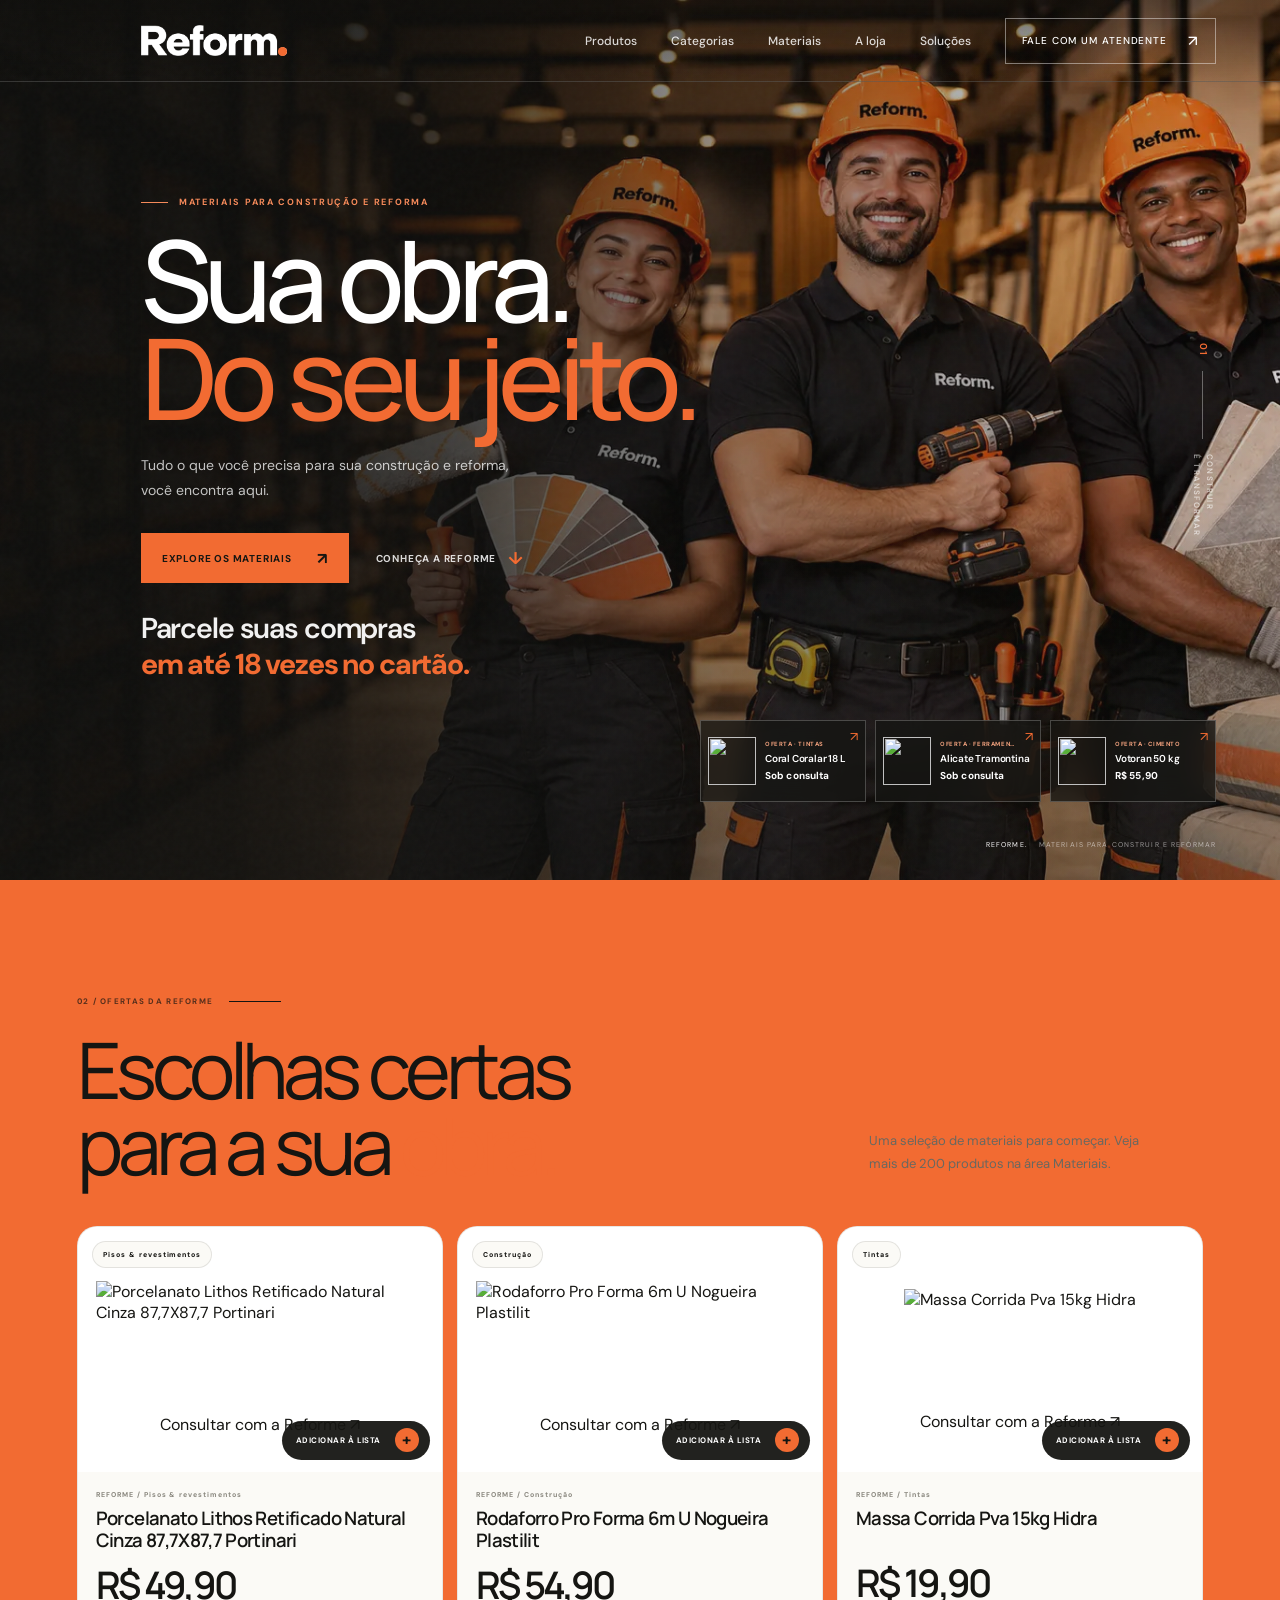
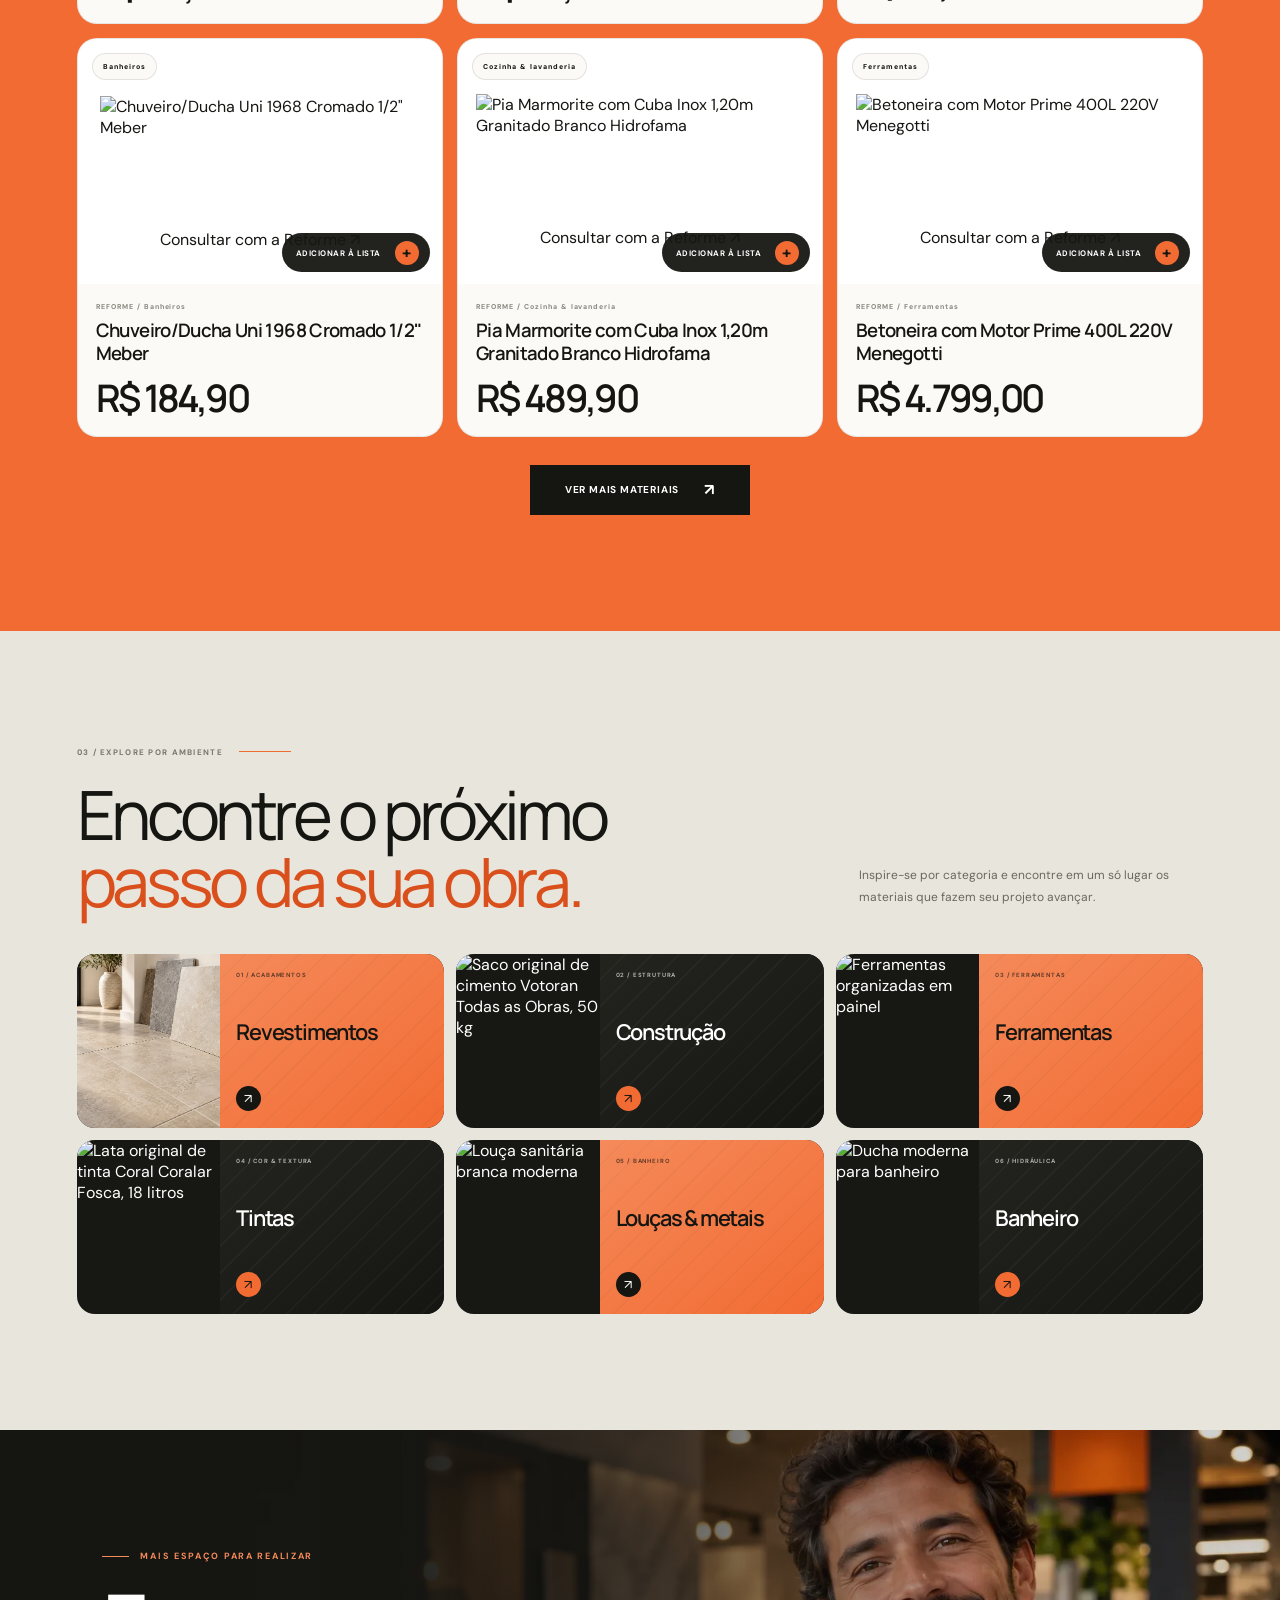
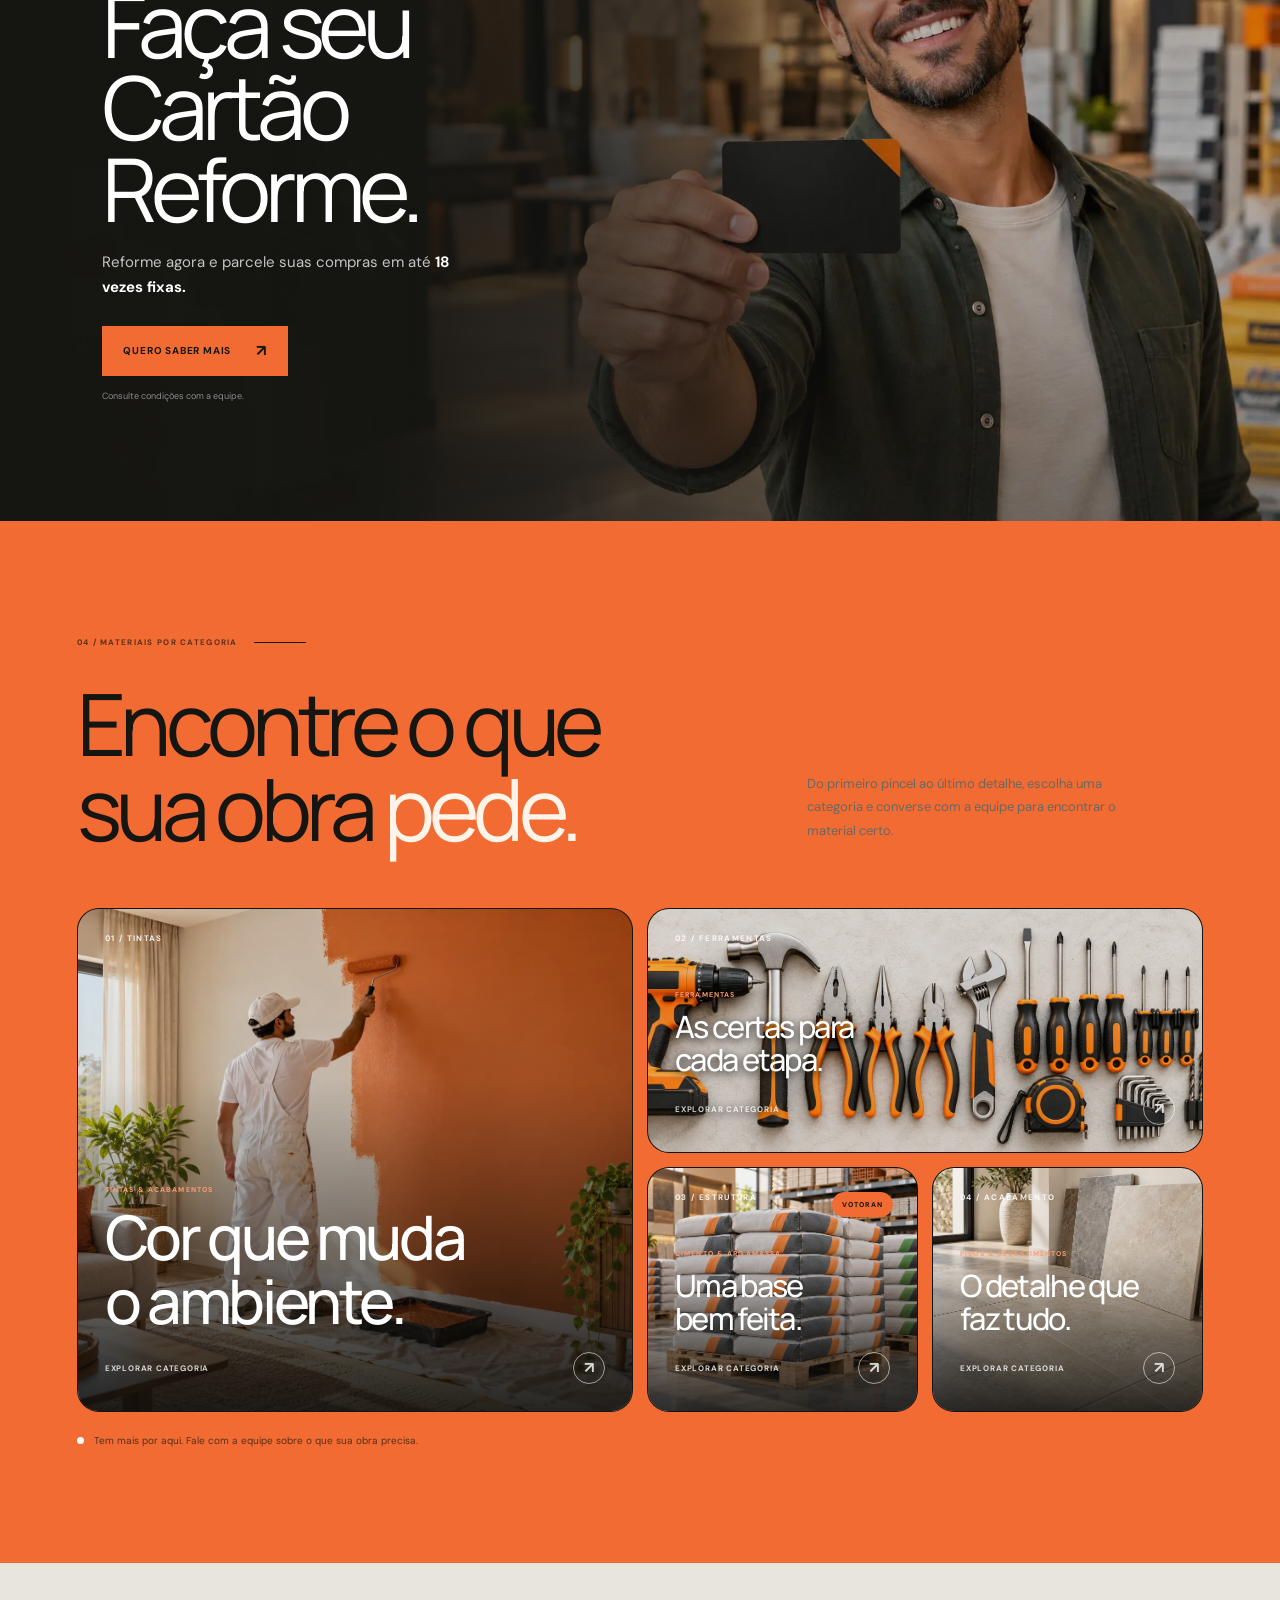
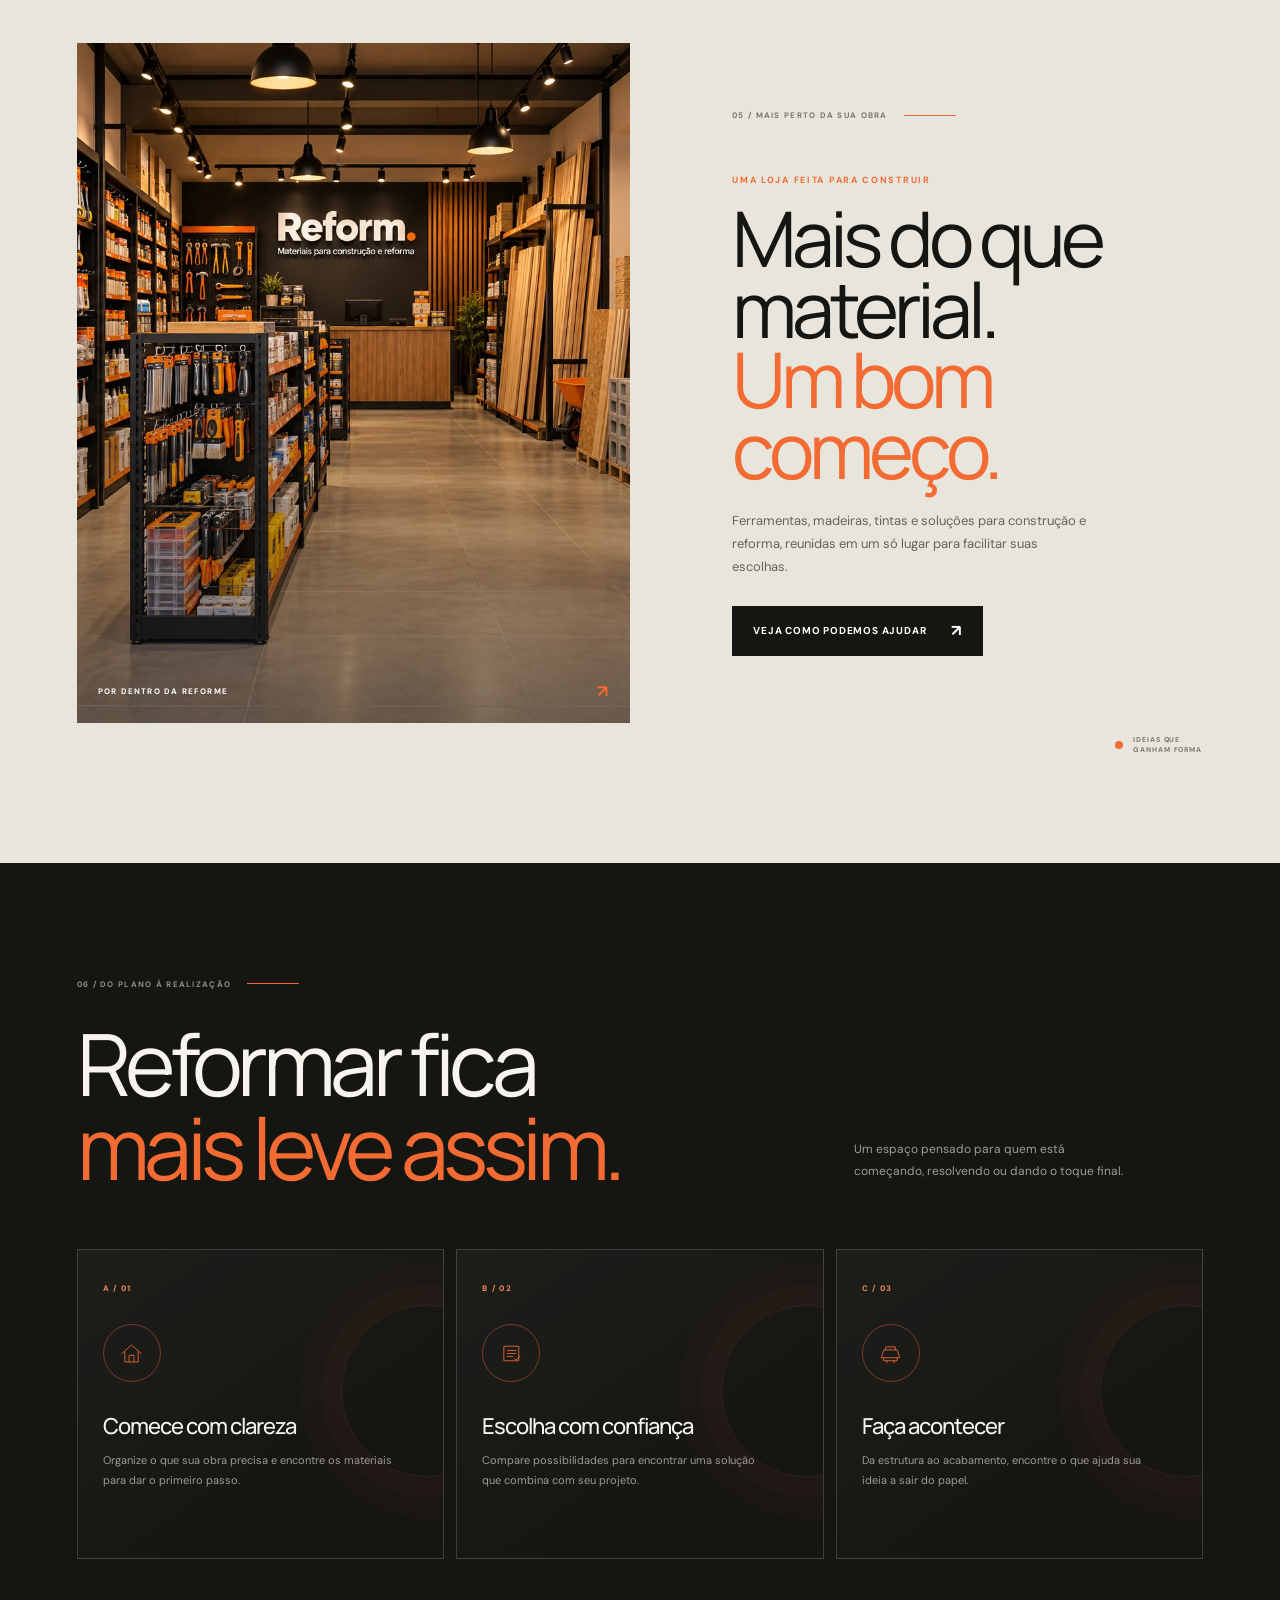
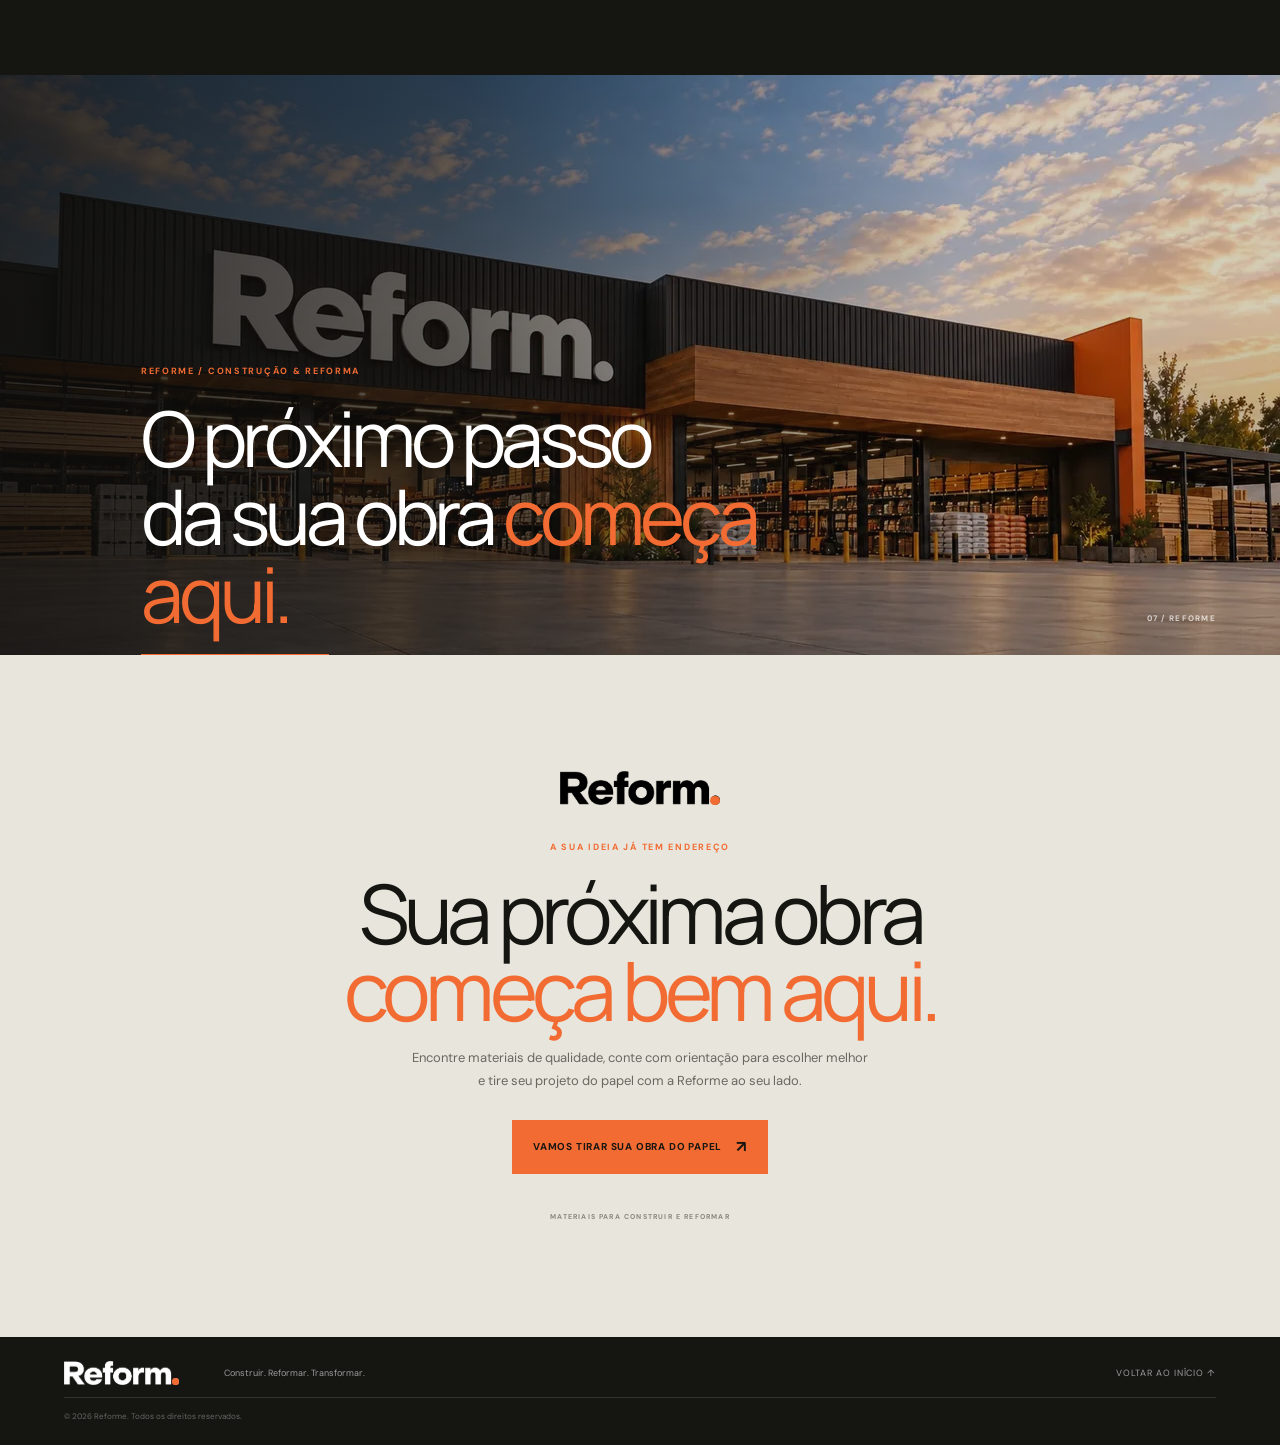
==== commit f6fb063b: "Rebrand product catalog for Reforme" ====
--- a/index.html
+++ b/index.html
@@ -214,7 +214,7 @@
           <div><strong class="cart-count">0 produtos na lista</strong><span class="cart-total">Subtotal estimado: R$ 0,00</span></div>
           <a class="button button-dark cart-whatsapp" href="#contato">Continuar pelo WhatsApp <span aria-hidden="true">↗</span></a>
         </div>
-        <p class="shop-footnote">Produtos, imagens e preços consultados na Cassol em 08/10/2026. Preços e disponibilidade podem mudar conforme a região e o estoque. Os links dos produtos abrem a página correspondente da Cassol em uma nova aba.</p>
+        <p class="shop-footnote">Produtos, imagens e preços de referência da Reforme. Valores e disponibilidade podem mudar conforme a região e o estoque. Consulte as condições atualizadas com a equipe Reforme.</p>
       
     </section>
     <script src="/script.js"></script>
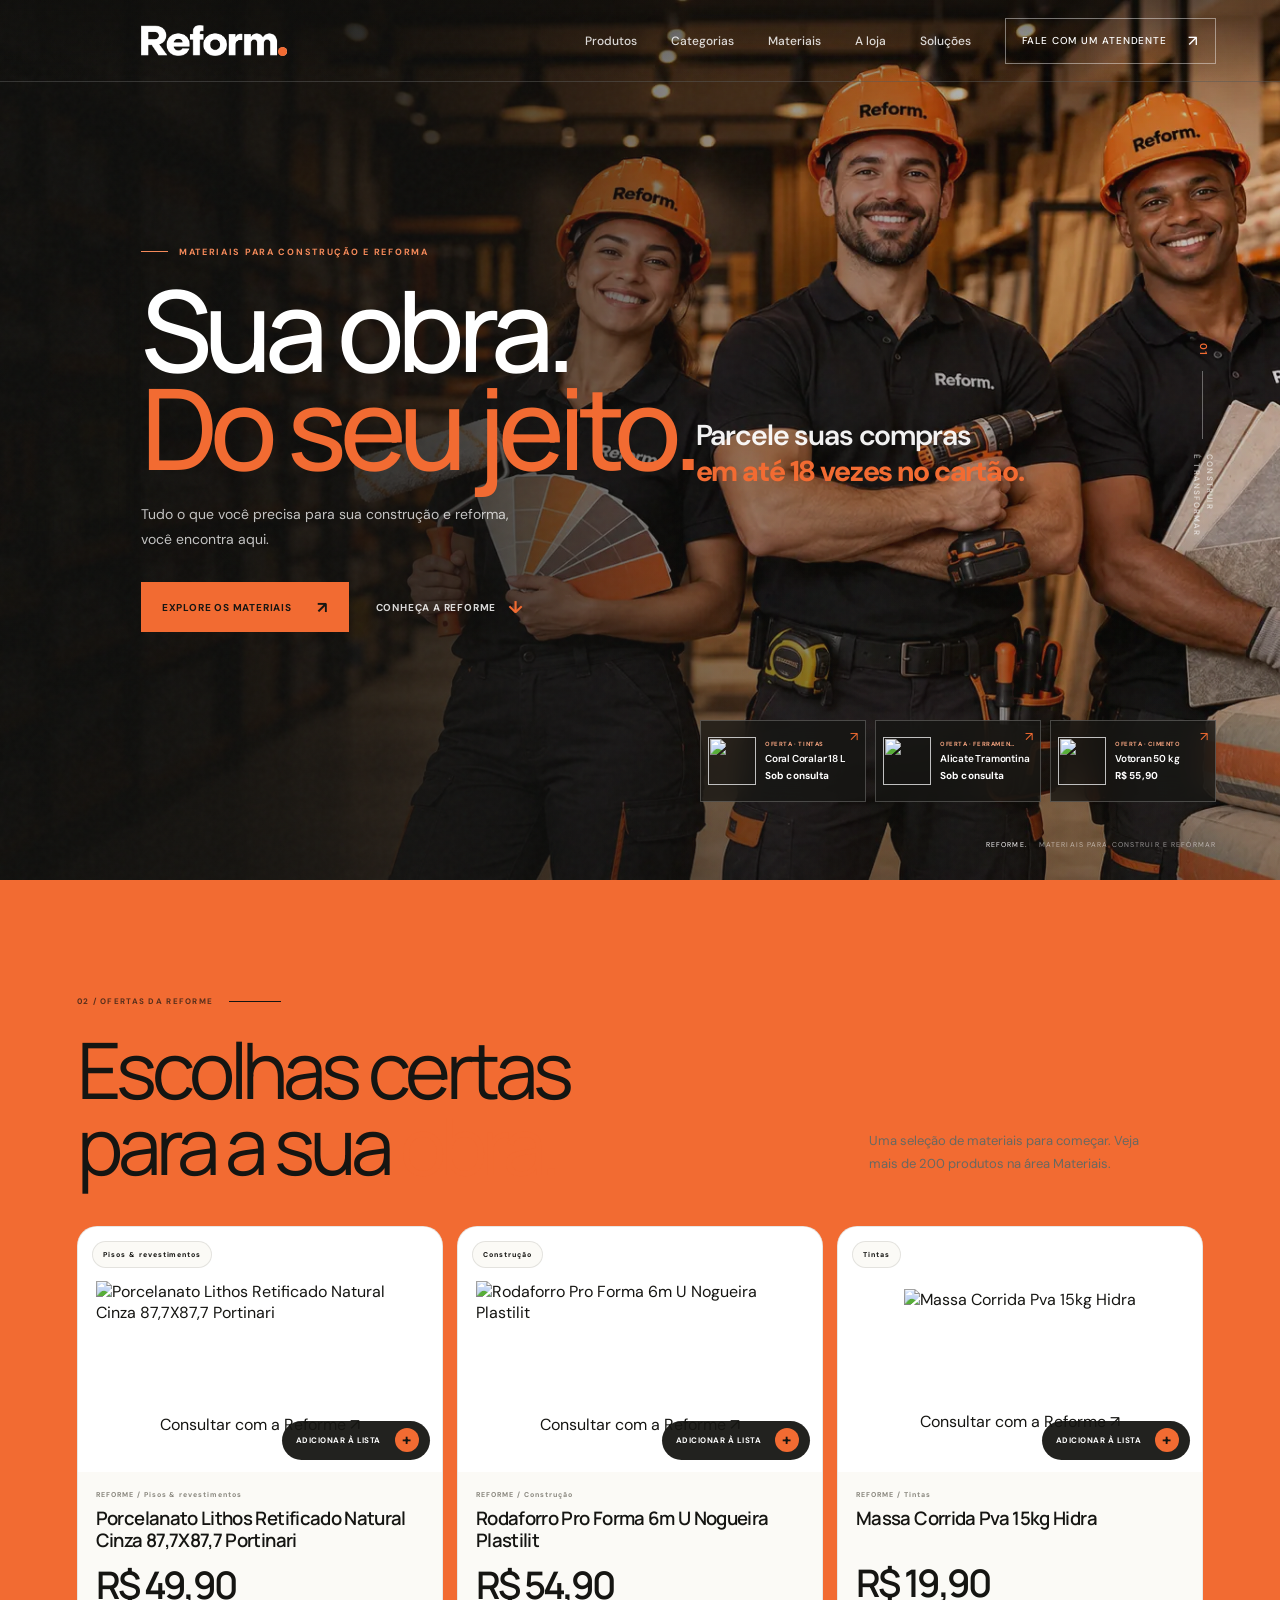
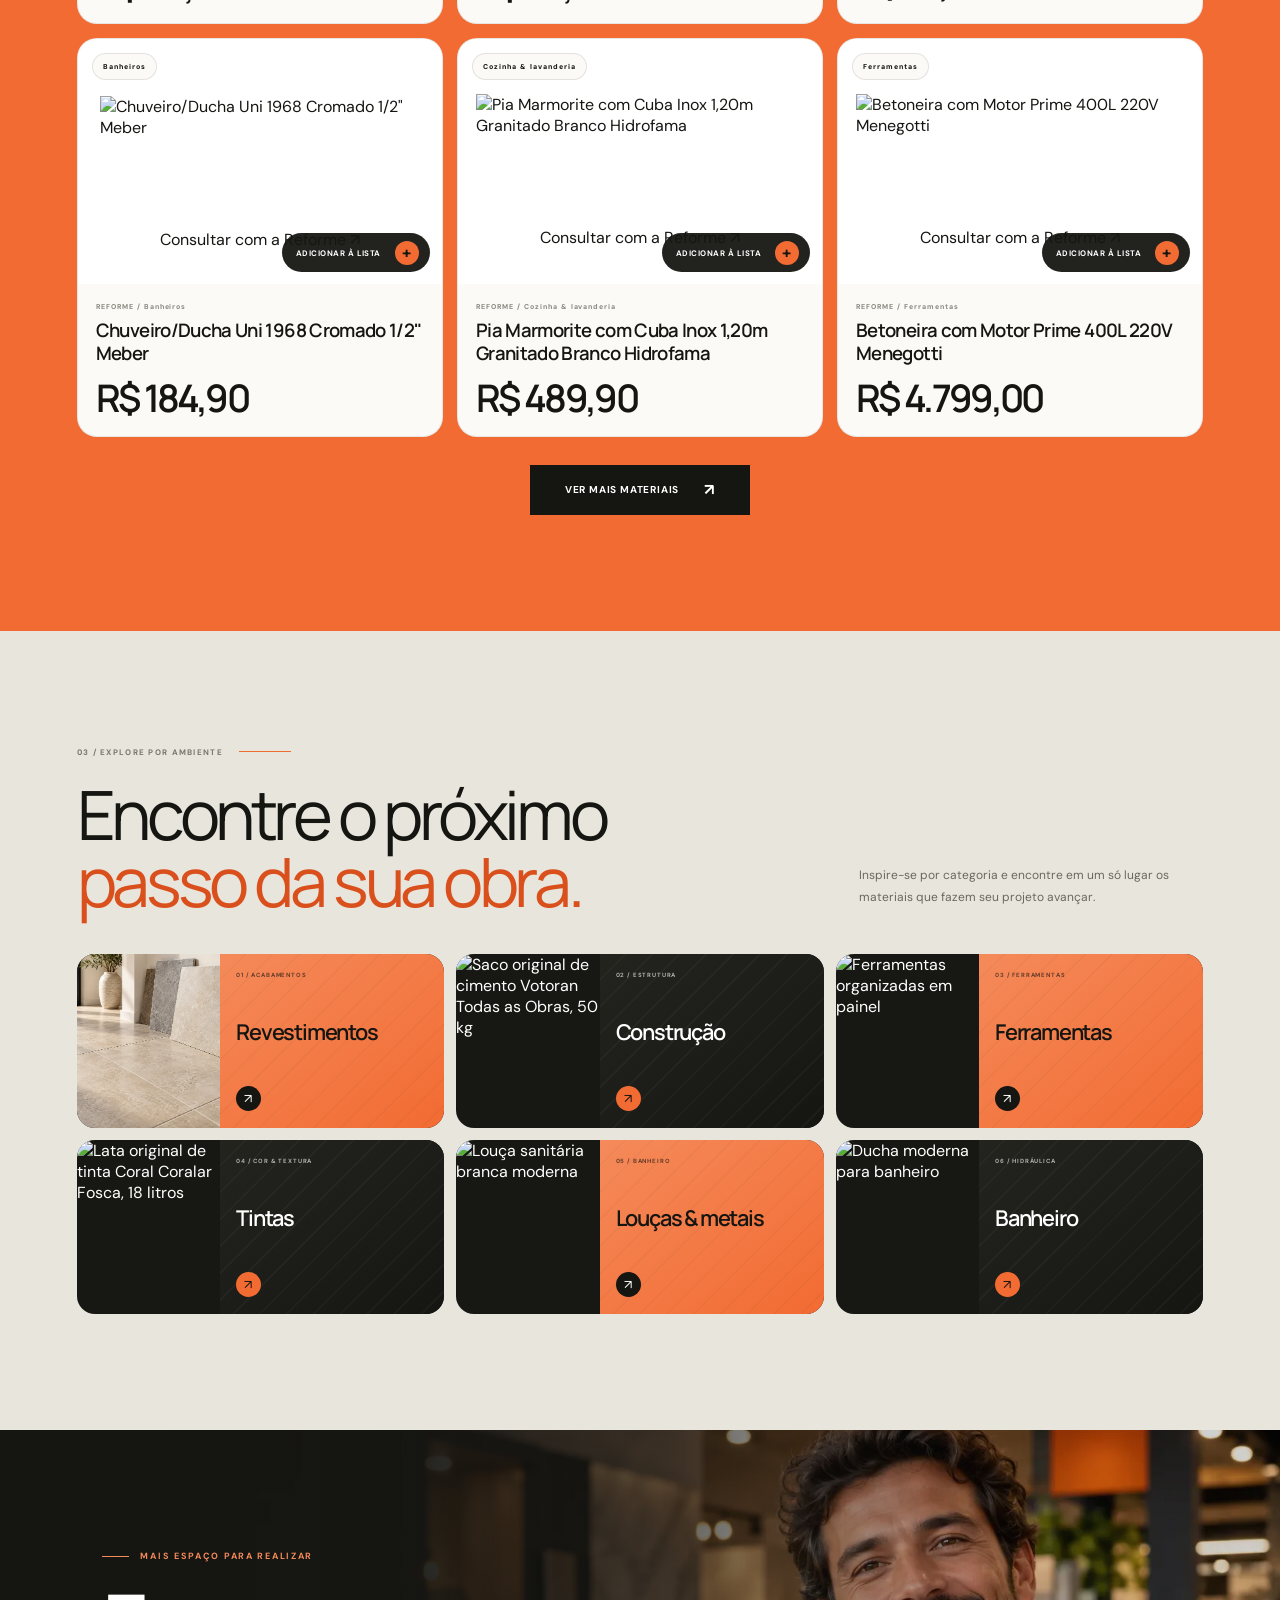
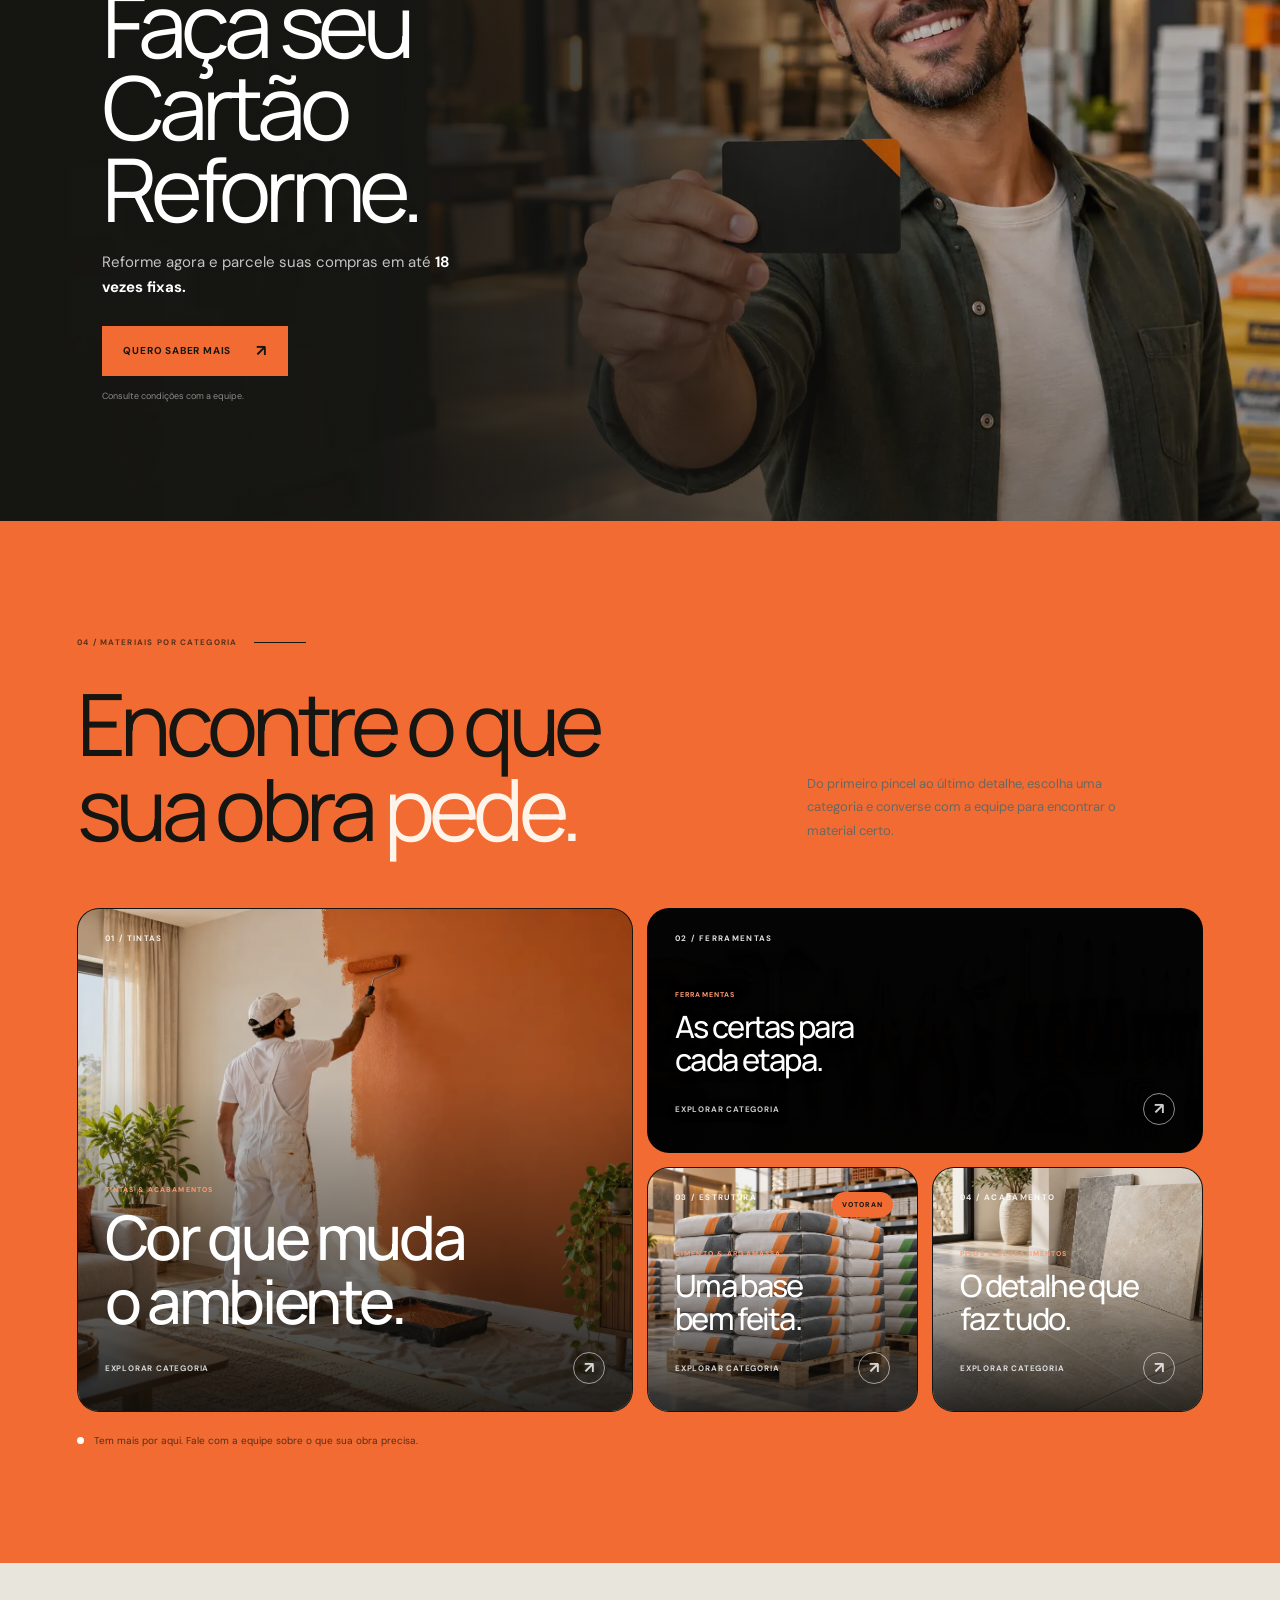
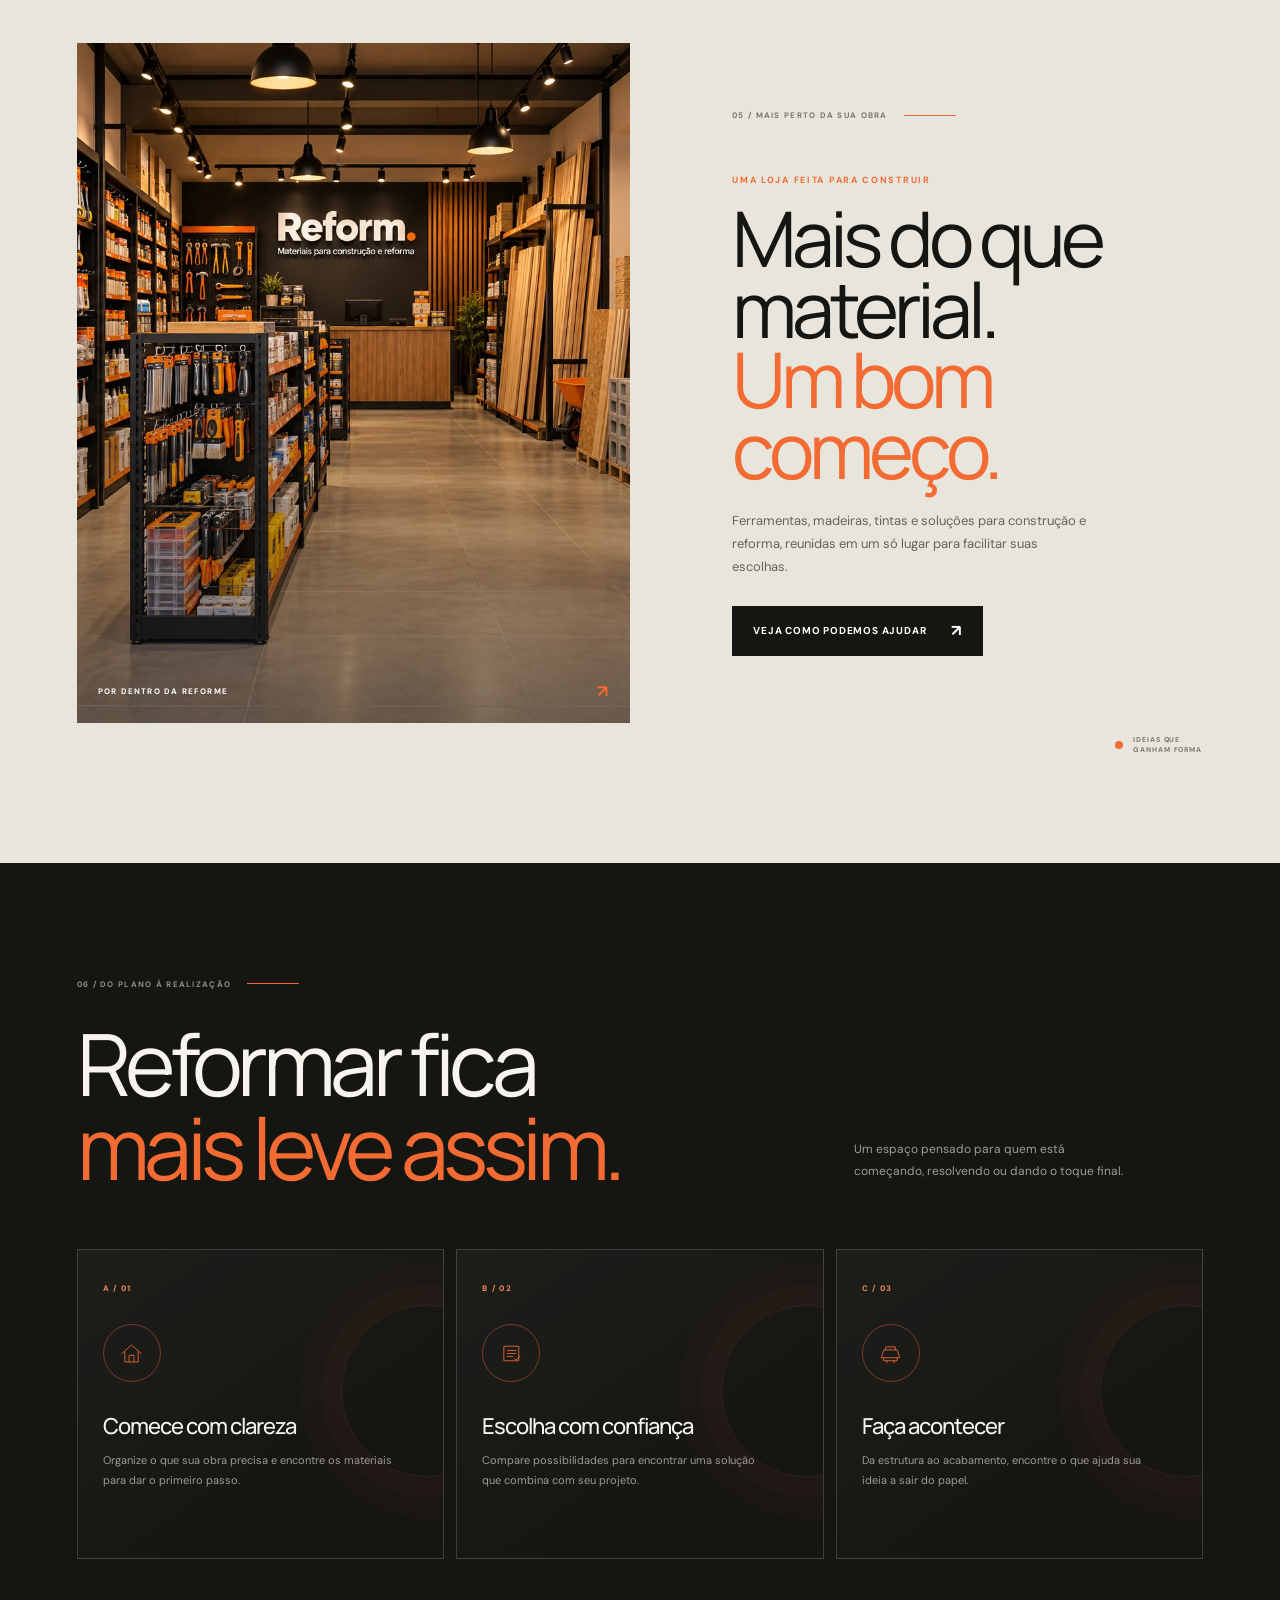
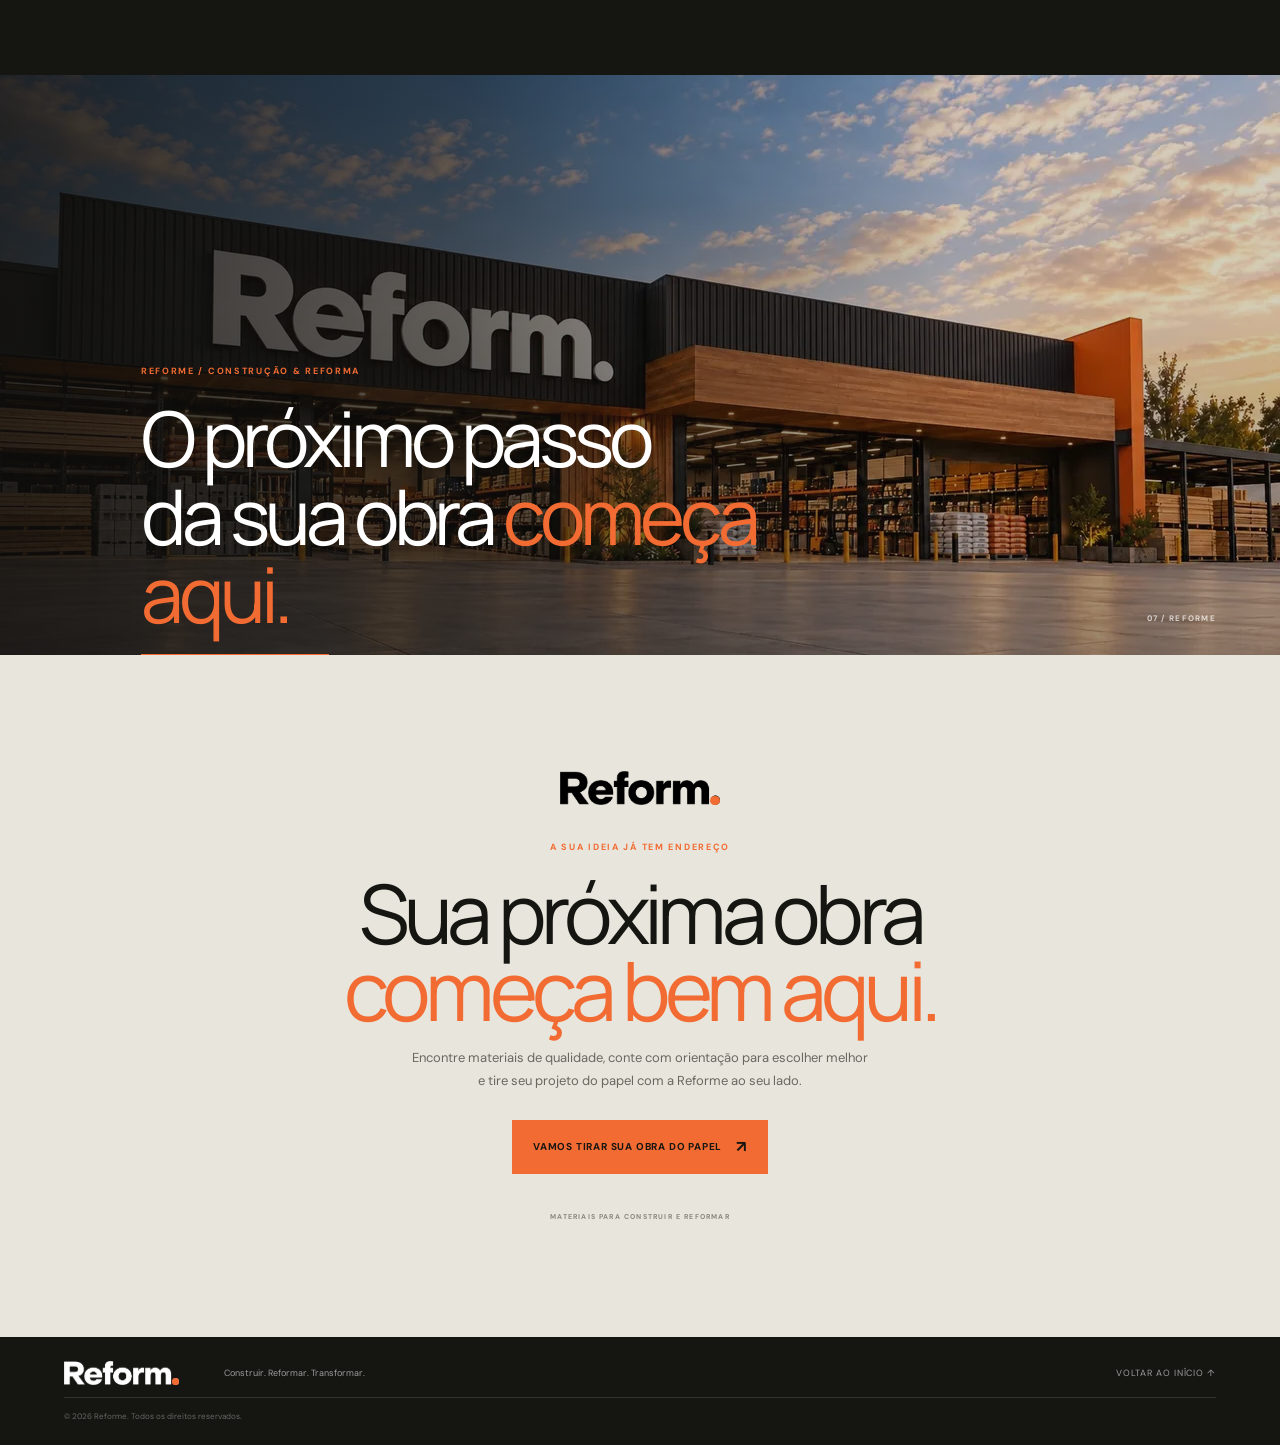
==== commit 3ad212e8: "Place mobile installment above hero offers" ====
--- a/index.html
+++ b/index.html
@@ -44,9 +44,9 @@
               <a class="button button-orange" href="#comprar">Explore os materiais <span aria-hidden="true">↗</span></a>
               <a class="text-link text-link-light" href="#loja">Conheça a Reforme <span aria-hidden="true">↓</span></a>
             </div>
-            <p class="hero-installment">Parcele suas compras<br /><strong>em até 18 vezes no cartão.</strong></p>
-          </div>
-        </div>
+          </div>
+        </div>
+        <p class="hero-installment">Parcele suas compras<br /><strong>em até 18 vezes no cartão.</strong></p>
         <div class="hero-side-note"><span>01</span><span class="side-rule"></span><span>CONSTRUIR<br />É TRANSFORMAR</span></div>
         <div class="hero-material-cards" aria-label="Materiais para sua obra">
           <a class="hero-material-card hero-offer-card" href="#catalogo" data-open-materials data-product-filter="tintas"><img src="https://images.tcdn.com.br/img/img_prod/1028926/tinta_coralar_fosca_18lt_coral_16865_1_e46f5eb192fb5bf60649a295b2e4ad3b.jpg" alt="" /><span><small>OFERTA · TINTAS</small><strong>Coral Coralar 18 L</strong><em>Sob consulta</em></span><b aria-hidden="true">↗</b></a>
--- a/styles.css
+++ b/styles.css
@@ -596,3 +596,80 @@
  .materials-view-heading h1{font-size:clamp(48px,14vw,70px)}
  .materials-view-heading>p{margin-top:14px;font-size:12px}
 }
+
+
+/* Refinos mobile pedidos para a hero, cartão e cards de materiais */
+.category-tools{background:#050505;color:#fff}
+.category-tools .category-photo{background:#050505;mix-blend-mode:multiply}
+.category-tools:before{background:linear-gradient(180deg,rgba(0,0,0,.12),rgba(0,0,0,.42))}
+@media(max-width:640px){
+  .hero-store-photo{top:0;right:0;bottom:0;left:0;width:100%;height:100%;background-size:cover;background-position:center center;background-color:#151512;-webkit-mask-image:none;mask-image:none}
+  .hero-overlay{background:linear-gradient(180deg,rgba(16,16,14,.34) 0%,rgba(16,16,14,.12) 40%,rgba(16,16,14,.2) 65%,rgba(16,16,14,.68) 100%)}
+  .hero-content{top:72px;right:20px;bottom:158px;left:20px}
+  .hero-title-group{top:18px;left:0;right:0;display:flex;flex-direction:column;align-items:center;text-align:center}
+  .hero .eyebrow{justify-content:center;margin-inline:auto;text-align:center}
+  .hero h1{text-align:center}
+  .hero-details-group{right:0;bottom:0;left:0;text-align:left}
+  .hero-material-cards{right:10px;bottom:36px;left:10px;justify-content:center;gap:5px}
+  .category-grid{grid-template-columns:minmax(0,1fr);grid-auto-rows:minmax(220px,auto);align-items:stretch;gap:14px}
+  .category-grid .category-card{grid-column:1;grid-row:auto;min-width:0;margin:0}
+  .category-grid .category-large{grid-row:auto;min-height:330px}
+  .category-grid .category-tools{min-height:220px;background:#050505}
+  .card-promo{height:auto;min-height:clamp(640px,170vw,780px);display:flex;align-items:flex-end;justify-content:flex-start;padding:0;isolation:isolate;background:#151512}
+  .card-promo-photo{position:absolute;z-index:-2;inset:0;width:100%;height:100%;max-width:none;aspect-ratio:auto;object-fit:cover;object-position:64% center;opacity:1}
+  .card-promo-shade{display:block;position:absolute;z-index:-1;inset:0;background:linear-gradient(180deg,rgba(21,21,18,.08) 8%,rgba(21,21,18,.04) 38%,rgba(21,21,18,.44) 62%,rgba(21,21,18,.94) 100%)}
+  .card-promo-copy{width:100%;max-width:none;margin:0;padding:0 22px 40px;background:transparent}
+  .promo-card-mark{display:grid;left:48%;top:50%;width:26%;height:8%}
+  .promo-card-mark .brand-logo{display:block;width:100%}
+  .promo-card-mark .brand-logo img{display:block;width:100%;height:auto;mix-blend-mode:screen}
+  .promo-card-mark .brand-logo-dot{display:block}
+}
+@media(max-width:380px){
+  .hero-content{top:68px;bottom:158px}
+  .hero-title-group{top:12px}
+  .hero-material-cards{right:8px;bottom:31px;left:8px;gap:4px}
+  .hero-material-card{width:calc((100vw - 24px)/3)}
+  .category-grid{grid-auto-rows:minmax(200px,auto);gap:12px}
+  .category-grid .category-large{min-height:300px}
+}
+
+
+/* Mobile hero copy: headline centered on the photo, supporting copy below it */
+@media(max-width:640px){
+  .hero-title-group{top:28%}
+  .hero-details-group{bottom:18px}
+  .hero-material-cards{right:10px;bottom:52px;left:10px}
+}
+@media(max-width:380px){
+  .hero{min-height:640px;aspect-ratio:auto}
+  .hero-content{top:68px;bottom:150px}
+  .hero-title-group{top:27%}
+  .hero-details-group{bottom:16px}
+  .hero-material-cards{right:8px;bottom:50px;left:8px}
+}
+
+
+/* Mobile hero: lower the photo, place the installment line above the offer cards */
+@media(max-width:640px){
+  .hero-store-photo{
+    top:-7%;right:0;bottom:-3%;left:0;width:100%;height:auto;
+    transform:translateY(5%);
+    background-size:cover;background-position:center 42%;
+  }
+  .hero-title-group .eyebrow{margin-top:12px}
+  .hero .eyebrow-line{display:none}
+  .hero-details-group{bottom:18px}
+  .hero-installment{
+    position:absolute;right:0;bottom:-46px;left:0;
+    width:auto;max-width:none;margin:0;
+    font-size:clamp(14px,4vw,16px);line-height:1.15;text-align:center;
+  }
+  .hero-material-cards{bottom:52px}
+}
+@media(max-width:380px){
+  .hero-store-photo{top:-6%;bottom:-2%;transform:translateY(4%);background-position:center 42%}
+  .hero-title-group .eyebrow{margin-top:10px}
+  .hero-details-group{bottom:16px}
+  .hero-installment{bottom:-38px;font-size:14px}
+  .hero-material-cards{bottom:50px}
+}
